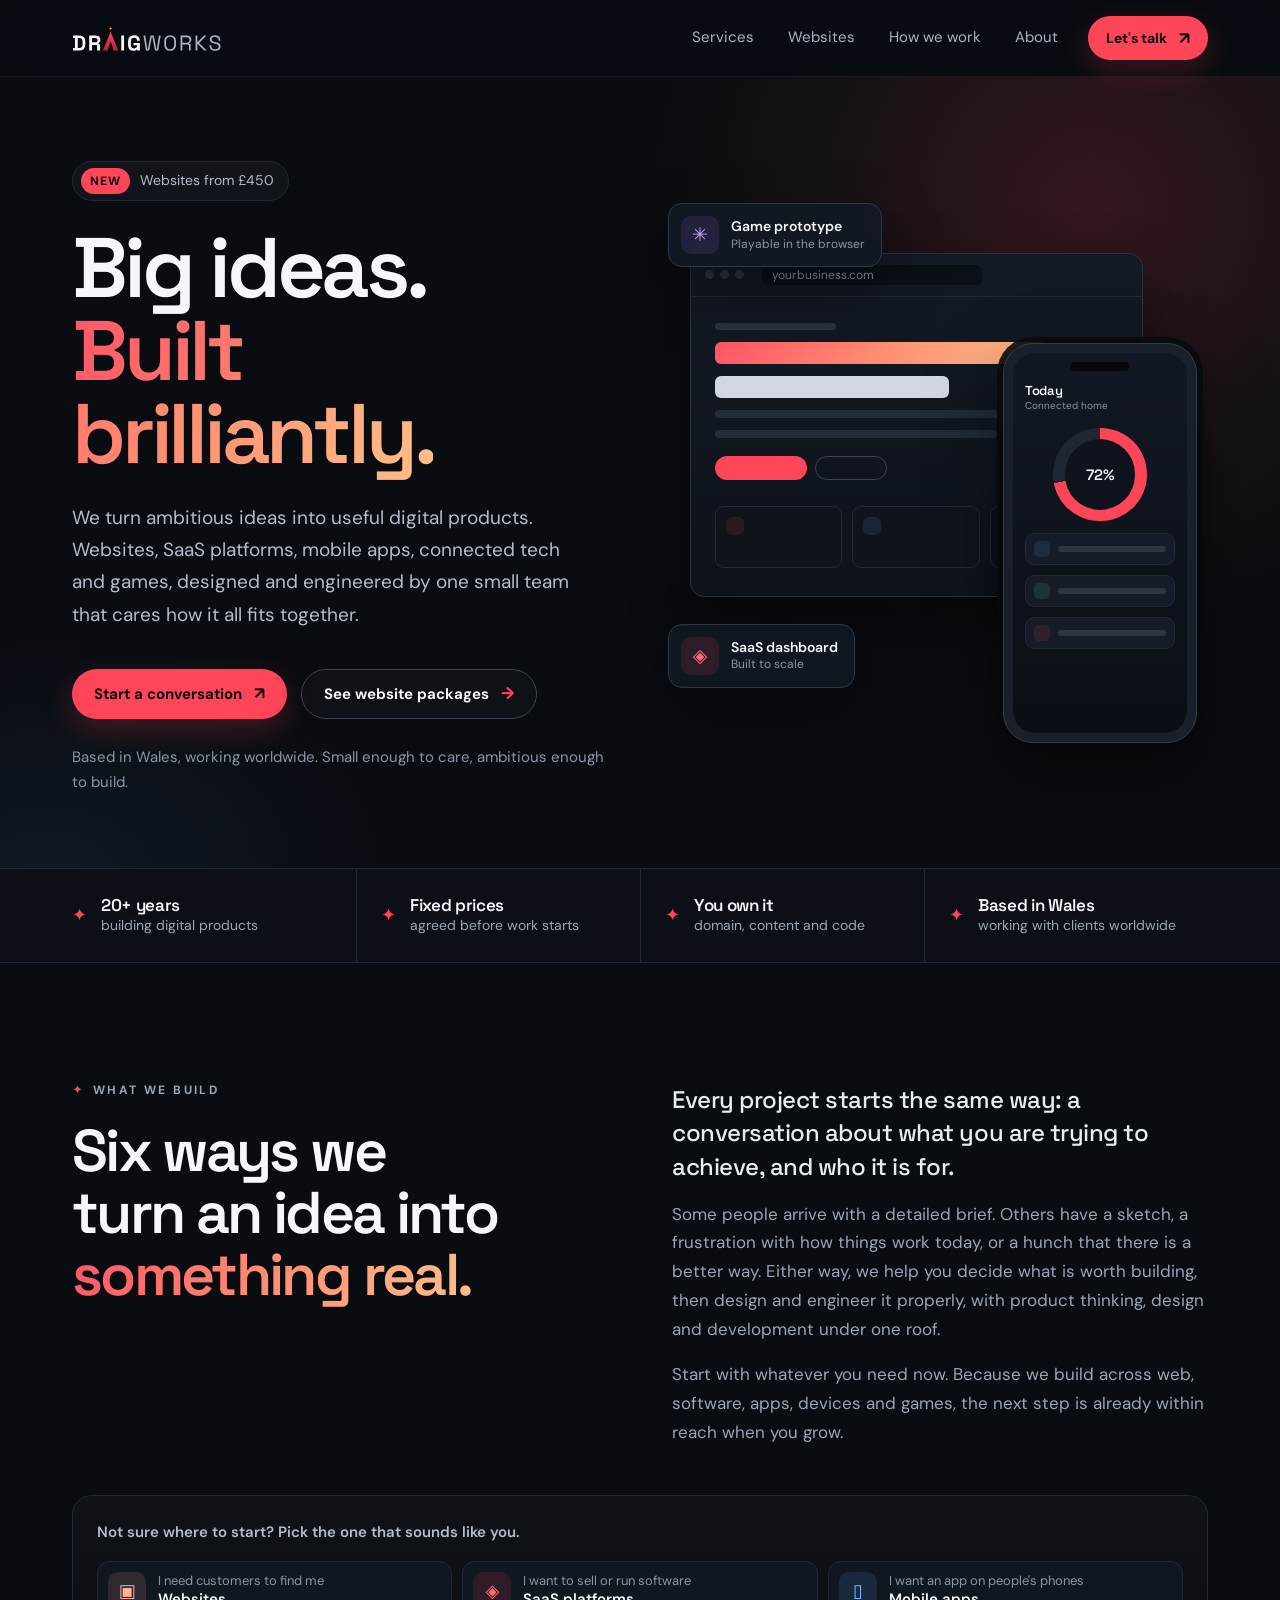
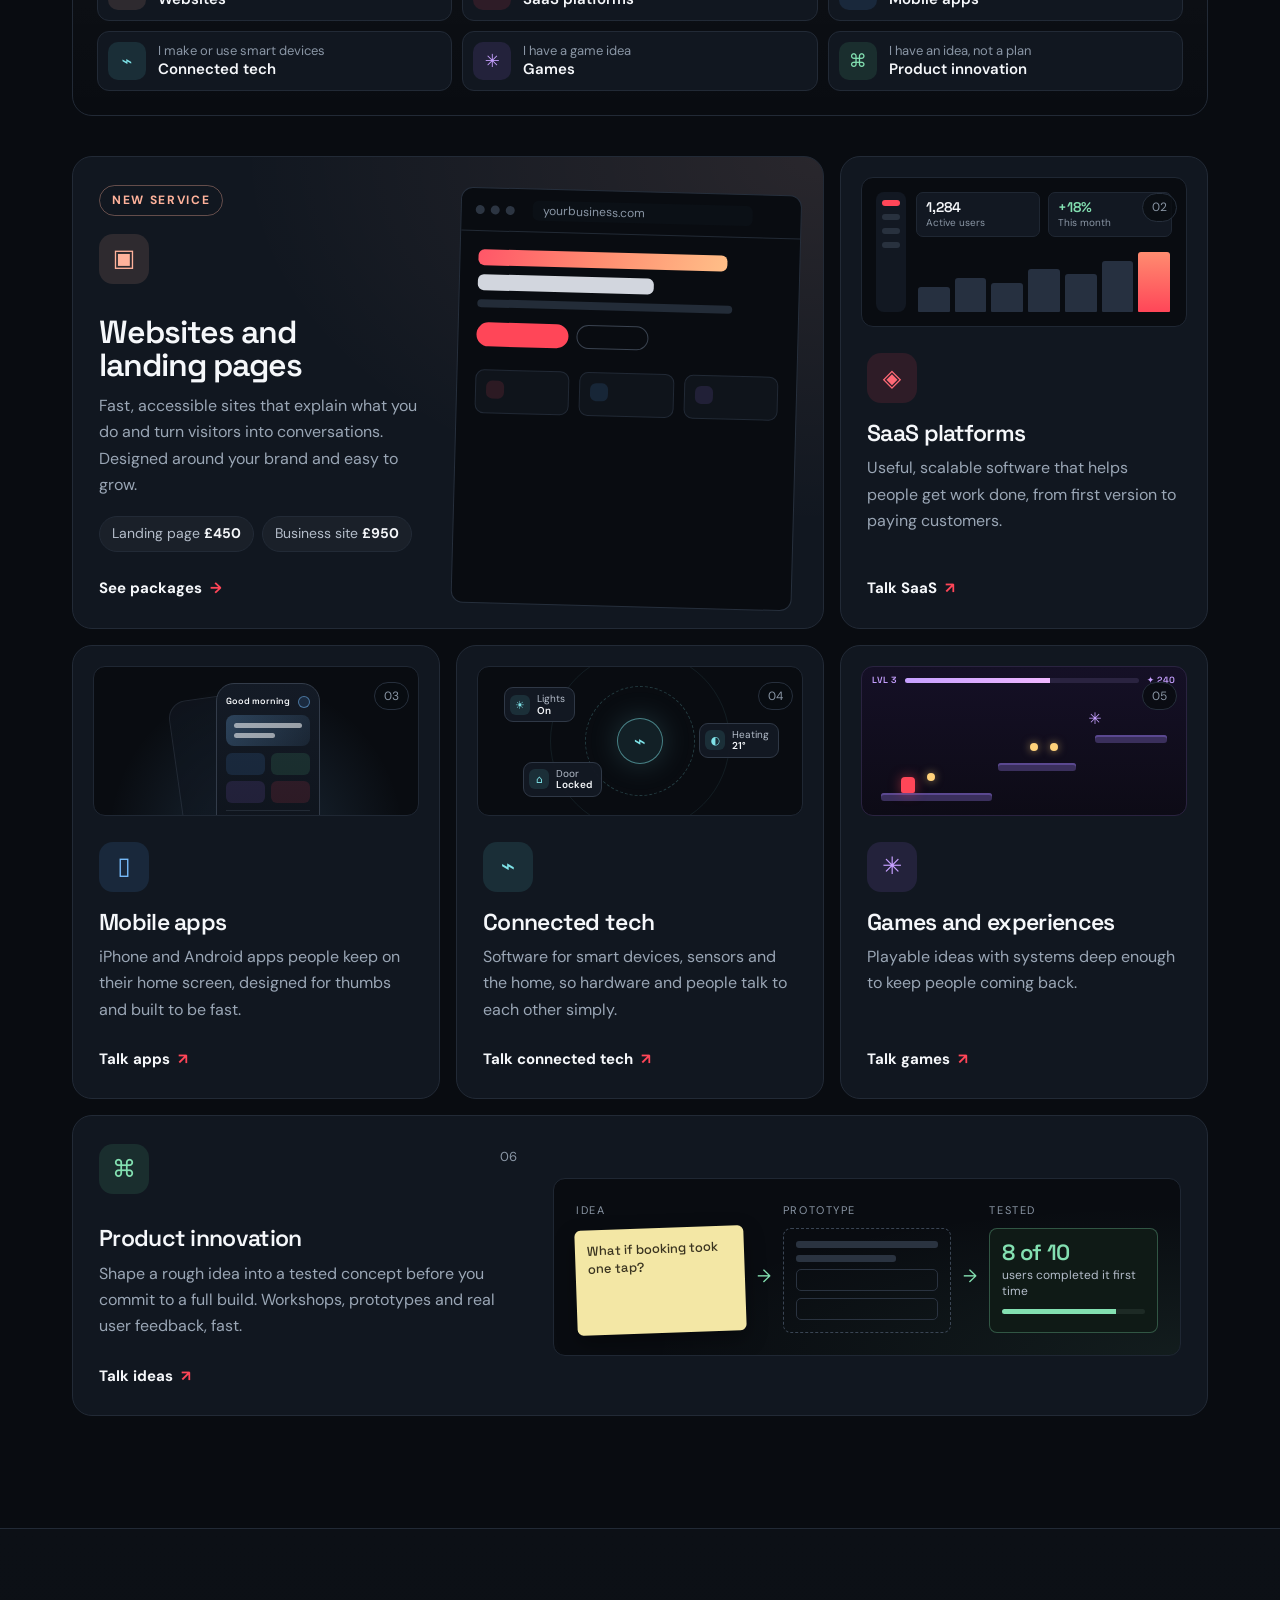
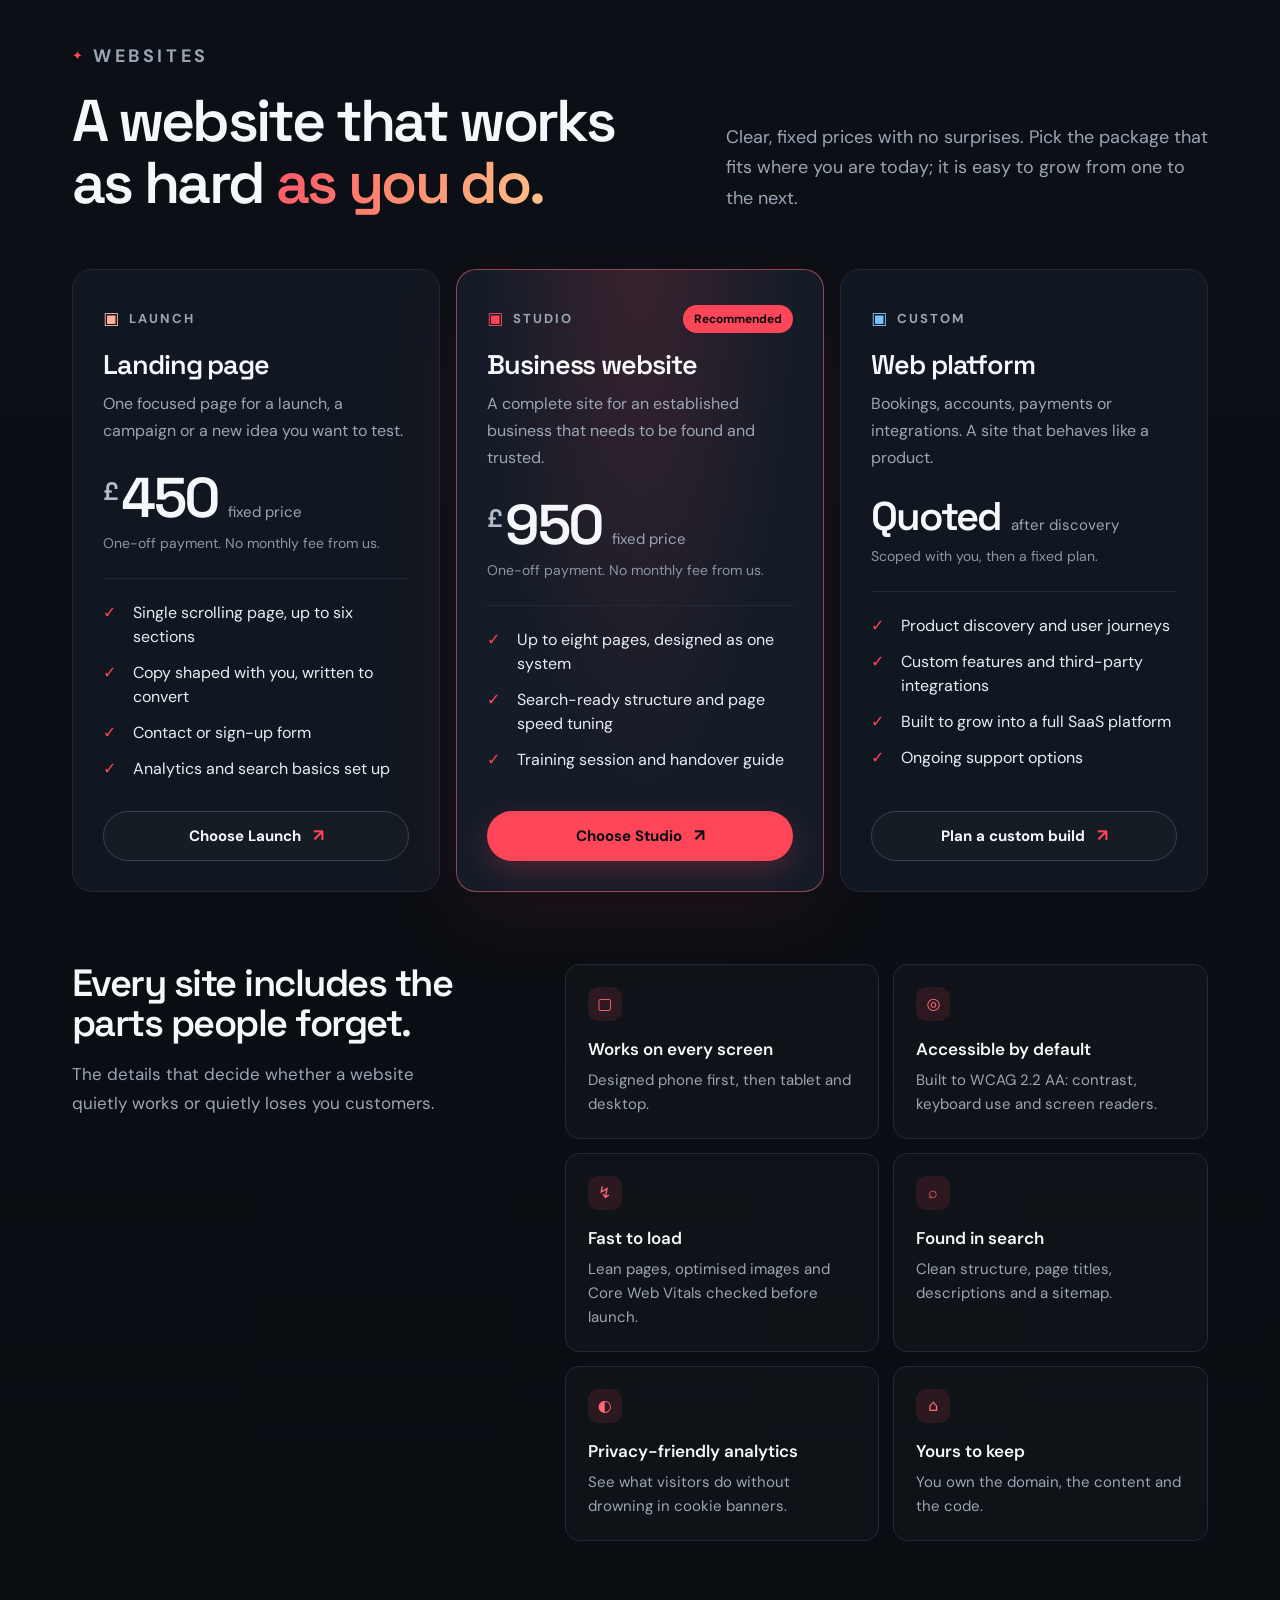
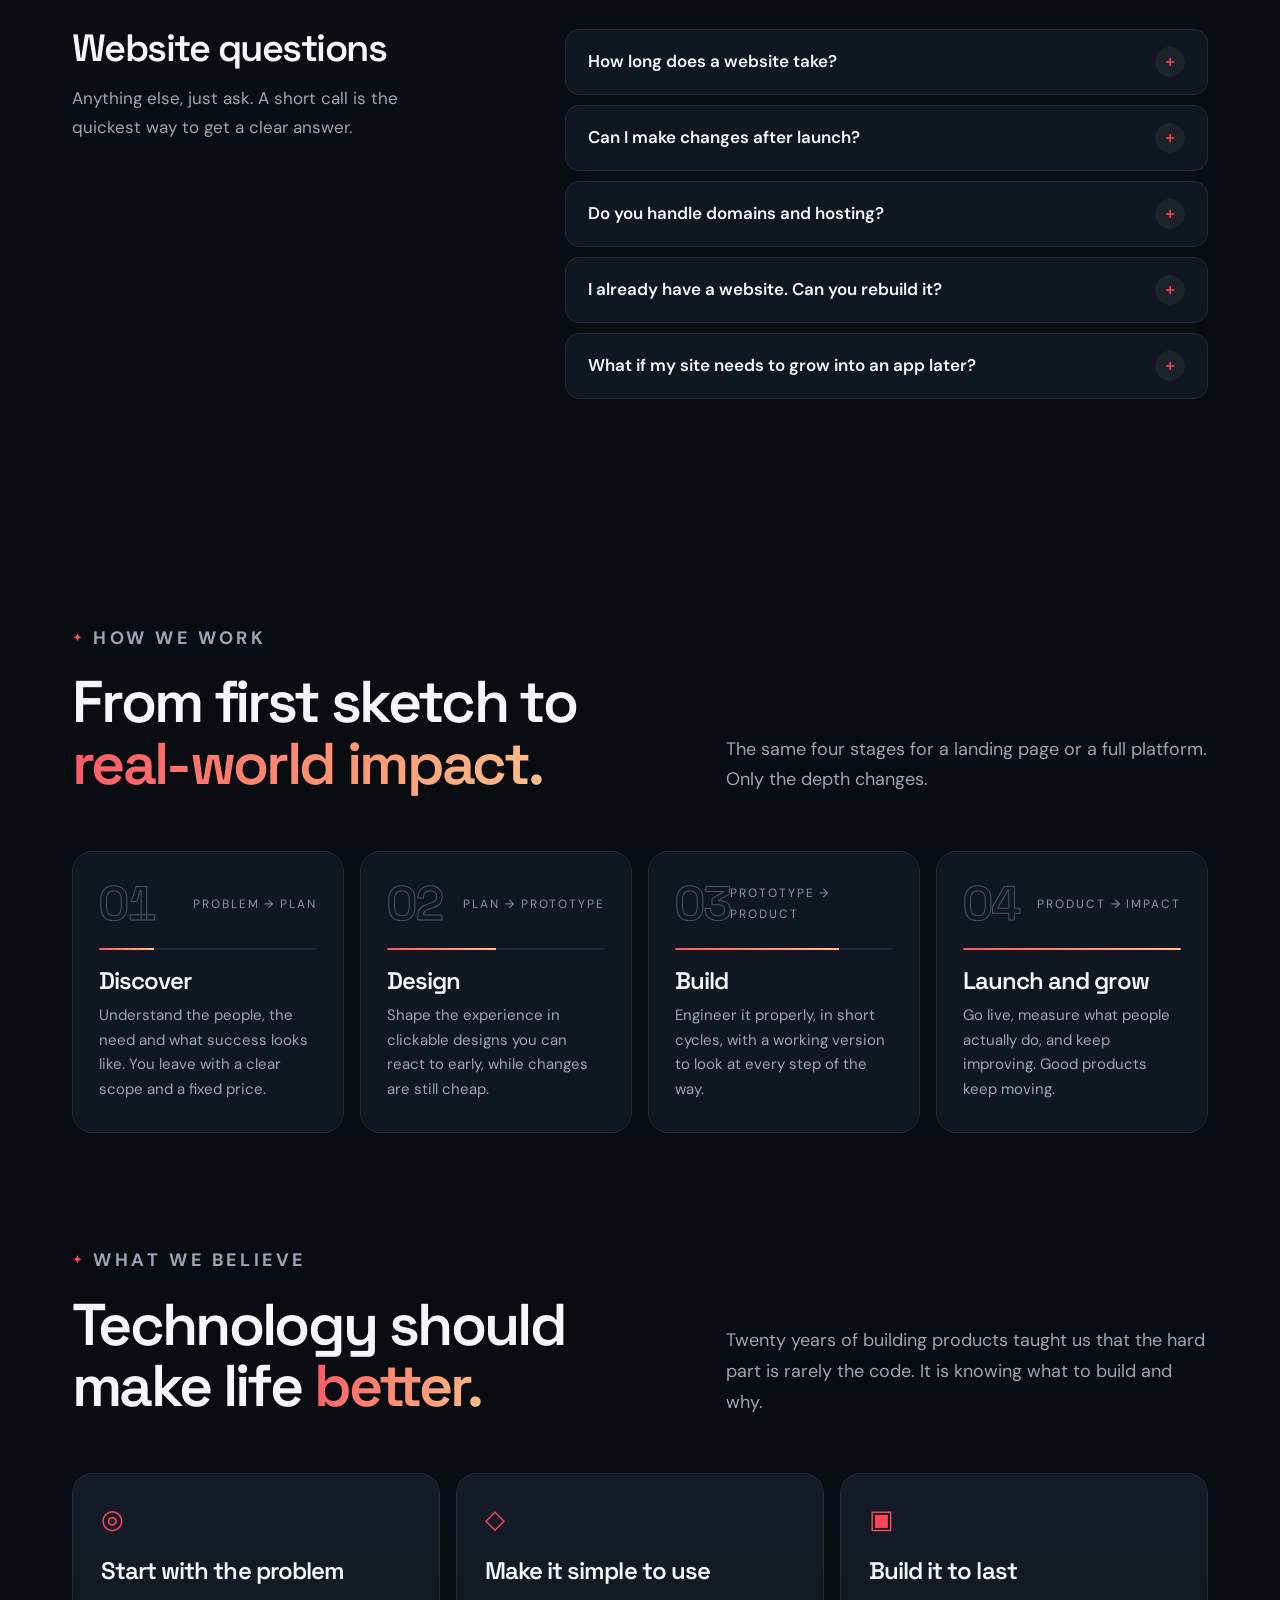
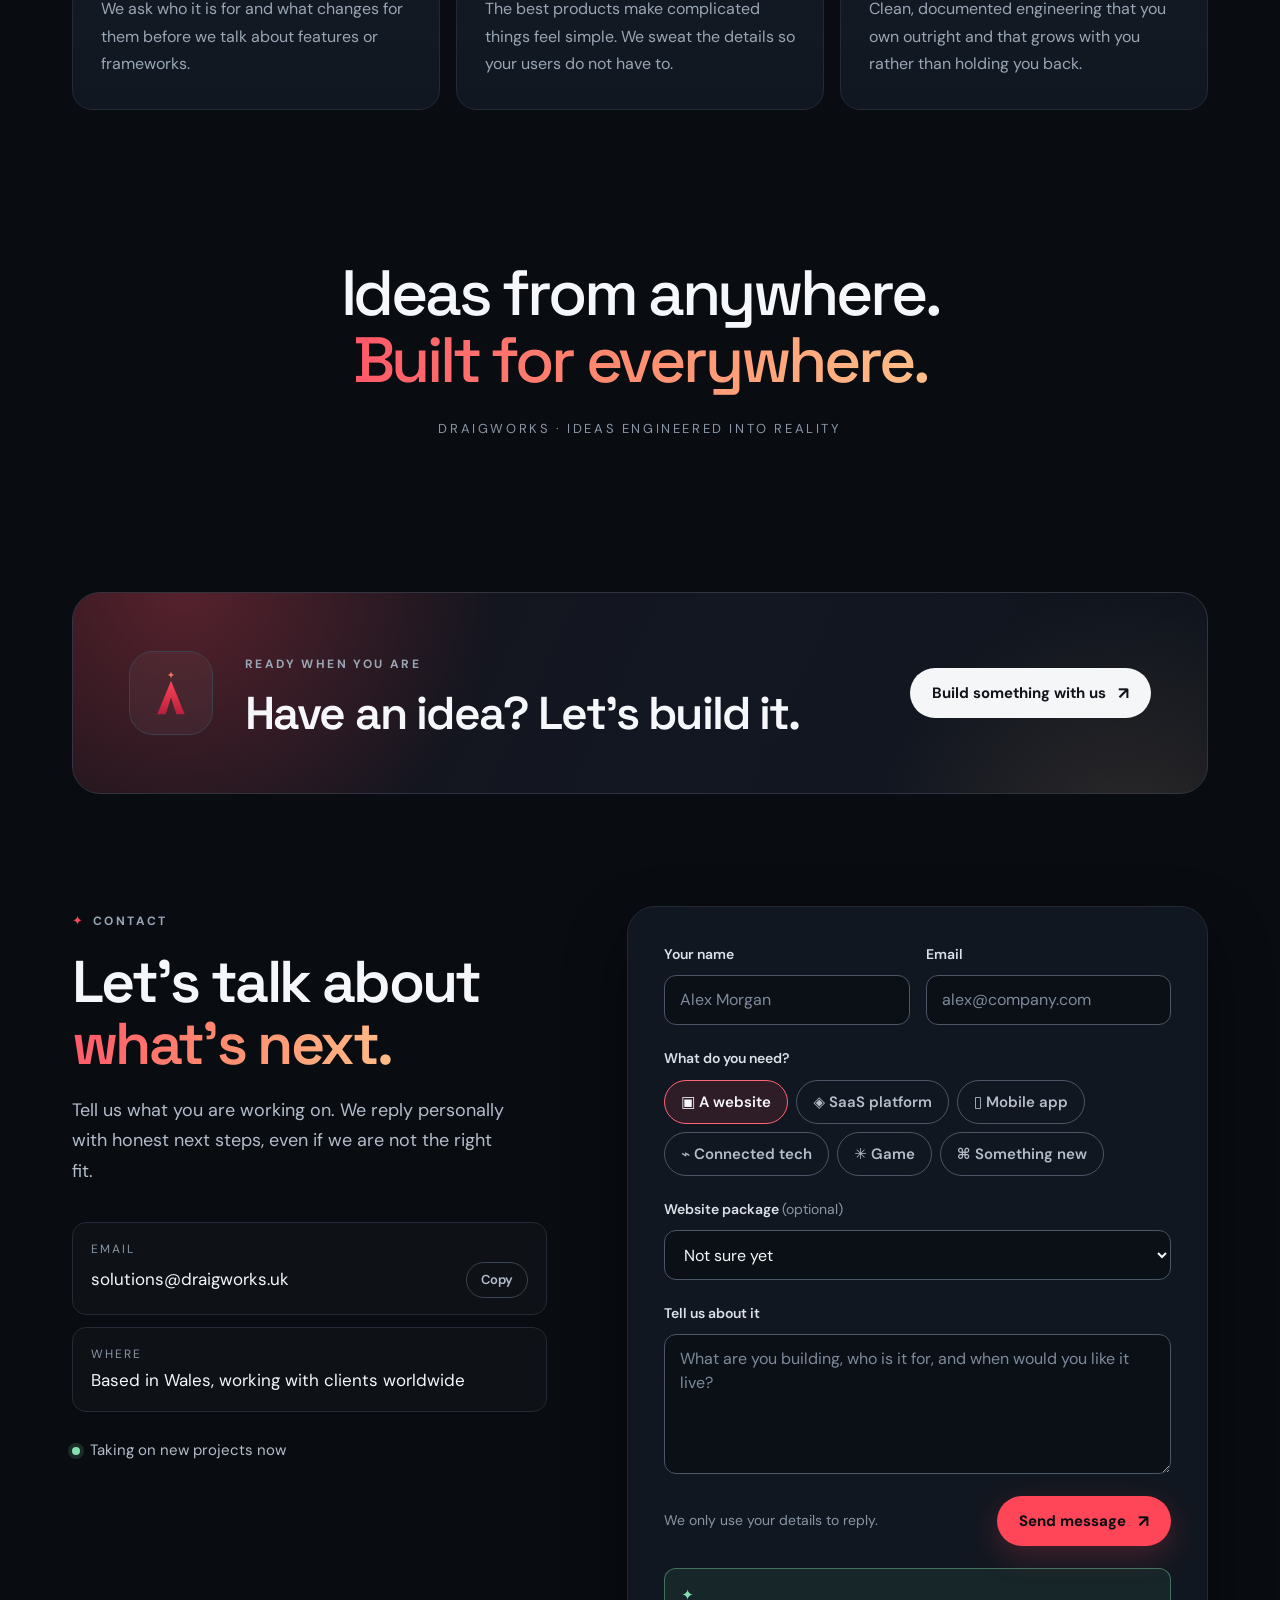
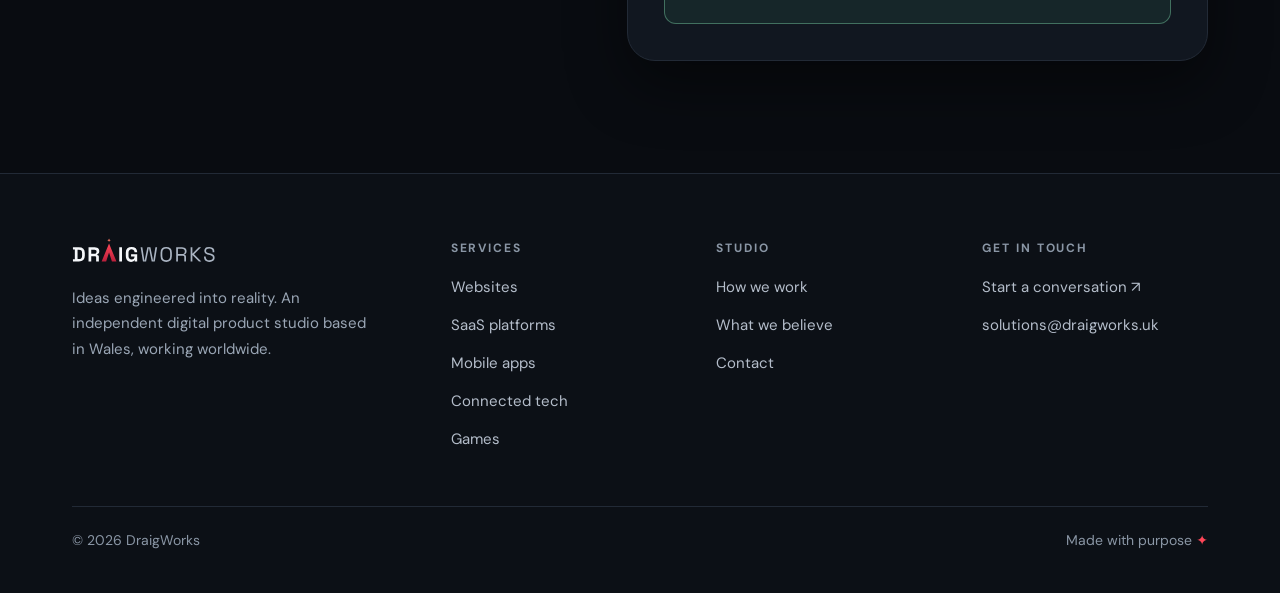
==== index.html @ ac5a3eb5 "first push" ====
<!doctype html>
<html lang="en-GB">
<head>
<meta charset="utf-8">
<meta name="viewport" content="width=device-width, initial-scale=1, viewport-fit=cover">
<title>Website Design, SaaS &amp; App Development | DraigWorks, Wales</title>
<meta name="description" content="DraigWorks is a digital product studio based in Wales. Fixed-price websites from £450, plus SaaS platforms, mobile apps, connected tech and games for clients worldwide.">
<link rel="canonical" href="https://draigworks.uk/">
<meta name="robots" content="index, follow">
<meta name="theme-color" content="#090c11">
<link rel="icon" type="image/svg+xml" href="data:image/svg+xml,%3Csvg xmlns='http://www.w3.org/2000/svg' viewBox='0 0 1200 1200'%3E%3Cdefs%3E%3ClinearGradient id='g' gradientUnits='userSpaceOnUse' x1='0' y1='-880' x2='0' y2='0'%3E%3Cstop offset='0' stop-color='%23ff4658'/%3E%3Cstop offset='1' stop-color='%23b91f3b'/%3E%3C/linearGradient%3E%3C/defs%3E%3Cg transform='translate(240 1157.5)'%3E%3Cpath fill='url(%23g)' d='M0 0L360 -880L720 0H500L360 -440L220 0Z'/%3E%3Cpath fill='%23ff7b66' d='M360 -1115L384 -1054L445 -1030L384 -1006L360 -945L336 -1006L275 -1030L336 -1054Z'/%3E%3C/g%3E%3C/svg%3E">
<script type="application/ld+json">
{
 "@context": "https://schema.org",
 "@graph": [
  {
   "@type": "ProfessionalService",
   "@id": "https://draigworks.uk/#business",
   "name": "DraigWorks",
   "url": "https://draigworks.uk/",
   "slogan": "Ideas engineered into reality.",
   "description": "Independent digital product studio based in Wales, building websites, landing pages, SaaS platforms, mobile apps, connected tech and games for clients worldwide.",
   "email": "solutions@draigworks.uk",
   "address": {
    "@type": "PostalAddress",
    "addressRegion": "Wales",
    "addressCountry": "GB"
   },
   "areaServed": [
    {
     "@type": "Country",
     "name": "United Kingdom"
    },
    {
     "@type": "Place",
     "name": "Worldwide"
    }
   ],
   "knowsAbout": [
    "Website design",
    "Landing pages",
    "SaaS development",
    "Mobile app development",
    "IoT and connected devices",
    "Game development",
    "Product discovery"
   ],
   "hasOfferCatalog": {
    "@type": "OfferCatalog",
    "name": "Website packages",
    "itemListElement": [
     {
      "@type": "Offer",
      "name": "Landing page",
      "description": "Single scrolling page, up to six sections, with copy, a contact or sign-up form, analytics and search basics.",
      "price": "450",
      "priceCurrency": "GBP",
      "url": "https://draigworks.uk/#websites"
     },
     {
      "@type": "Offer",
      "name": "Business website",
      "description": "Up to eight pages designed as one system, search-ready structure, page speed tuning, training and handover.",
      "price": "950",
      "priceCurrency": "GBP",
      "url": "https://draigworks.uk/#websites"
     },
     {
      "@type": "Offer",
      "name": "Web platform",
      "description": "Custom web platform with bookings, accounts, payments or integrations, quoted after discovery.",
      "url": "https://draigworks.uk/#websites"
     }
    ]
   }
  },
  {
   "@type": "WebSite",
   "@id": "https://draigworks.uk/#website",
   "url": "https://draigworks.uk/",
   "name": "DraigWorks",
   "inLanguage": "en-GB",
   "publisher": {
    "@id": "https://draigworks.uk/#business"
   }
  },
  {
   "@type": "FAQPage",
   "@id": "https://draigworks.uk/#faq",
   "mainEntity": [
    {
     "@type": "Question",
     "name": "How long does a website take?",
     "acceptedAnswer": {
      "@type": "Answer",
      "text": "It depends on the package and how ready your content is. You get a dated plan before you commit, so you know when each stage lands."
     }
    },
    {
     "@type": "Question",
     "name": "Can I make changes after launch?",
     "acceptedAnswer": {
      "@type": "Answer",
      "text": "Yes. Tell us what you would like changed and we will quote it up front, or we can talk about adding an editor if you expect to update the site often."
     }
    },
    {
     "@type": "Question",
     "name": "Do you handle domains and hosting?",
     "acceptedAnswer": {
      "@type": "Answer",
      "text": "We set up hosting and connect your domain, in your name. You keep full ownership and can move it whenever you like."
     }
    },
    {
     "@type": "Question",
     "name": "I already have a website. Can you rebuild it?",
     "acceptedAnswer": {
      "@type": "Answer",
      "text": "Yes. We review what works on your current site, keep the pages that bring in visitors, and redirect old links so you do not lose search ranking."
     }
    },
    {
     "@type": "Question",
     "name": "What if my site needs to grow into an app later?",
     "acceptedAnswer": {
      "@type": "Answer",
      "text": "That is where a studio that also builds SaaS and apps helps. We structure the site so new features can be added without starting again."
     }
    }
   ]
  }
 ]
}
</script>
<link rel="preconnect" href="https://fonts.googleapis.com">
<link rel="preconnect" href="https://fonts.gstatic.com" crossorigin>
<link rel="stylesheet" href="https://fonts.googleapis.com/css2?family=DM+Sans:opsz,wght@9..40,400;9..40,500;9..40,600;9..40,700&family=Space+Grotesk:wght@400;500;600;700&display=swap">
<style>
/* Layout: one dark studio column (1200px). Decoration is light, not lines: warm red/ember glows and layered product mock-ups. Brand is Night-only by design. */
:root{
  color-scheme:dark;
  --bg:#090c11;--bg-2:#0c1016;--band:#0d1117;--panel:#10151d;--card:#111720;--card-hi:#151c27;--field:#0b1016;
  --line:#222a36;--line-soft:rgba(255,255,255,.06);--line-field:#4a5565;--line-cta:#3a4350;--line-hover:#566173;
  --text:#f5f7fa;--text-lead:#e8edf4;--text-soft:#b4bdca;--nav:#aab4c2;--muted:#9aa6b5;--subtle:#8a96a5;--placeholder:#7d8a9b;
  --red:#ff4658;--red-hover:#ff5f6e;--red-focus:#ff6473;--red-soft:#ff6976;--red2:#ff7b66;--red-deep:#b91f3b;
  --grad-1:#ff5668;--grad-2:#ff8c70;--grad-3:#ffbf88;
  --blue:#79bfff;--purple:#c6a0ff;--green:#83e0b1;--ember:#ffb29b;
  --tint-red:rgba(255,70,88,.12);--tint-blue:rgba(85,163,255,.12);--tint-purple:rgba(167,117,255,.12);--tint-green:rgba(88,210,150,.12);--tint-ember:rgba(255,178,155,.12);
  --light:#f5f6f8;--on-light:#11151b;--on-red:#0a0d12;
  --font-display:"Space Grotesk",ui-sans-serif,system-ui,sans-serif;
  --font-sans:"DM Sans",ui-sans-serif,system-ui,-apple-system,"Segoe UI",sans-serif;
  --max:1200px;--gutter:32px;--header:76px;
  --r-sm:8px;--r-md:14px;--r-lg:20px;--r-xl:28px;
  --shadow-cta:0 10px 30px rgba(255,70,88,.22);--shadow-lift:0 24px 60px rgba(0,0,0,.45);
  --ease:cubic-bezier(.2,.7,.2,1);
}
*,*::before,*::after{box-sizing:border-box}
html{scroll-behavior:smooth;scroll-padding-top:calc(var(--header) + 16px)}
body{margin:0;background:var(--bg);color:var(--text);font-family:var(--font-sans);font-size:16px;line-height:1.7;-webkit-font-smoothing:antialiased;overflow-x:hidden}
a{color:inherit}
h1,h2,h3{font-family:var(--font-display);font-weight:600;letter-spacing:-.04em;line-height:1.05;margin:0;text-wrap:balance}
p{margin:0}
.wrap{max-width:var(--max);margin-inline:auto;padding-inline:var(--gutter)}
.skip{position:absolute;left:16px;top:-60px;z-index:100;background:var(--light);color:var(--on-light);padding:10px 14px;border-radius:var(--r-sm);font-weight:700;text-decoration:none}
.skip:focus{top:12px}
:where(a,button,summary,input,select,textarea):focus-visible{outline:2px solid var(--red-focus);outline-offset:3px}
.grad{background:linear-gradient(105deg,var(--grad-1) 0%,var(--grad-2) 48%,var(--grad-3) 100%);-webkit-background-clip:text;background-clip:text;color:transparent}

/* Header */
.site-header{position:sticky;top:env(safe-area-inset-top,0px);z-index:50;background:rgba(9,12,17,.78);backdrop-filter:blur(14px) saturate(140%);-webkit-backdrop-filter:blur(14px) saturate(140%);border-bottom:1px solid var(--line-soft)}
.site-header .wrap{height:var(--header);display:flex;align-items:center;justify-content:space-between;gap:24px}
.brand{display:inline-flex;align-items:center;min-height:44px}
.brand svg{height:25px;width:auto;display:block}
.nav{display:flex;align-items:center;gap:6px;font-size:15px;color:var(--nav)}
.nav a:not(.btn){text-decoration:none;display:inline-flex;align-items:center;min-height:44px;padding:0 14px;border-radius:999px;transition:color .2s,background .2s}
.nav a:not(.btn):hover{color:var(--text);background:rgba(255,255,255,.05)}
.nav .btn{margin-left:10px}
.nav-toggle{display:none;background:none;border:1px solid var(--line-cta);color:var(--text);border-radius:var(--r-sm);width:44px;height:44px;font-size:18px;cursor:pointer}

/* Buttons */
.btn{display:inline-flex;align-items:center;justify-content:center;gap:12px;min-height:50px;padding:13px 22px;border-radius:999px;font:700 15px/1.2 var(--font-sans);text-decoration:none;border:0;cursor:pointer;transition:transform .2s var(--ease),background .2s,border-color .2s,box-shadow .2s}
.btn:hover{transform:translateY(-2px)}
.btn .arr{font-size:17px;line-height:1;transition:transform .2s var(--ease)}
.btn:hover .arr{transform:translate(2px,-2px)}
.btn-primary{background:var(--red);color:var(--on-red);box-shadow:var(--shadow-cta)}
.btn-primary:hover{background:var(--red-hover);box-shadow:0 14px 36px rgba(255,70,88,.32)}
.btn-outline{background:rgba(255,255,255,.02);border:1px solid var(--line-cta);color:var(--text)}
.btn-outline:hover{border-color:var(--line-hover);background:rgba(255,255,255,.05)}
.btn-outline .arr{color:var(--red)}
.btn-light{background:var(--light);color:var(--on-light)}
.btn-sm{min-height:44px;padding:10px 18px;font-size:14px}

/* Eyebrow */
.eyebrow{display:inline-flex;align-items:center;gap:10px;font-size:12px;font-weight:700;letter-spacing:.2em;text-transform:uppercase;color:var(--muted)}
.eyebrow .spark{color:var(--red);letter-spacing:0;font-size:13px}
.pill{display:inline-flex;align-items:center;gap:10px;padding:6px 14px 6px 8px;border:1px solid var(--line);border-radius:999px;background:rgba(255,255,255,.03);font-size:14px;color:var(--text-soft)}
.pill b{font-size:12px;letter-spacing:.08em;text-transform:uppercase;color:var(--on-red);background:var(--red);padding:3px 9px;border-radius:999px}

/* Hero */
.hero{position:relative;overflow:hidden;isolation:isolate}
.hero::before{content:"";position:absolute;z-index:-1;width:900px;height:900px;right:-260px;top:-320px;background:radial-gradient(closest-side,rgba(255,70,88,.18),rgba(255,123,102,.06) 55%,transparent);pointer-events:none}
.hero::after{content:"";position:absolute;z-index:-1;width:700px;height:500px;left:-300px;bottom:-260px;background:radial-gradient(closest-side,rgba(121,191,255,.07),transparent);pointer-events:none}
.hero .wrap{display:grid;grid-template-columns:1fr 1fr;gap:56px;align-items:center;padding-block:84px 72px}
.hero h1{font-size:clamp(48px,6.6vw,88px);margin:26px 0 26px;letter-spacing:-.05em;line-height:.98}
.hero-copy{font-size:19px;line-height:1.7;color:var(--text-soft);max-width:520px}
.hero-actions{display:flex;flex-wrap:wrap;gap:14px;margin-top:38px}
.hero-note{margin-top:26px;font-size:15px;color:var(--subtle)}

/* Hero product stack */
.stack{position:relative;aspect-ratio:1/1.02;max-width:100%;min-width:0}
.win{position:absolute;left:4%;top:9%;width:84%;border-radius:var(--r-md);background:linear-gradient(180deg,#141a24,#0e131a);border:1px solid #2a3240;box-shadow:var(--shadow-lift);overflow:hidden}
.win-bar{display:flex;align-items:center;gap:6px;padding:11px 14px;border-bottom:1px solid #222a35}
.win-bar i{width:9px;height:9px;border-radius:50%;background:#2c3542}
.win-bar span{margin-left:12px;flex:1;max-width:220px;height:20px;border-radius:6px;background:#0b1016;font:12px/20px var(--font-sans);color:var(--subtle);padding-left:10px;white-space:nowrap;overflow:hidden}
.win-body{padding:26px 24px 28px;display:grid;gap:12px}
.w-eyebrow{width:30%;height:7px;border-radius:4px;background:#2a3240}
.w-h{height:22px;width:82%;border-radius:6px;background:linear-gradient(105deg,#ff5668,#ff8c70 48%,#ffbf88)}
.w-h2{height:22px;width:58%;border-radius:6px;background:#e8edf4;opacity:.9}
.w-l{height:8px;border-radius:4px;background:#232c38}
.w-ctas{display:flex;gap:8px;margin-top:6px}
.w-ctas i{display:block;height:24px;width:92px;border-radius:999px;background:var(--red)}
.w-ctas i+i{background:transparent;border:1px solid #3a4350;width:72px}
.w-cards{display:grid;grid-template-columns:repeat(3,1fr);gap:10px;margin-top:14px}
.w-cards div{height:62px;border-radius:9px;background:#0f141b;border:1px solid #212935;position:relative}
.w-cards div::before{content:"";position:absolute;left:10px;top:10px;width:18px;height:18px;border-radius:6px;background:var(--tint-red)}
.w-cards div:nth-child(2)::before{background:var(--tint-blue)}
.w-cards div:nth-child(3)::before{background:var(--tint-purple)}
.phone{position:absolute;right:2%;bottom:2%;width:36%;aspect-ratio:9/18.5;border-radius:30px;padding:9px;background:#1a2029;border:1px solid #333c4a;box-shadow:0 30px 70px rgba(0,0,0,.55),0 0 0 6px rgba(9,12,17,.9)}
.screen{position:relative;height:100%;border-radius:22px;background:linear-gradient(180deg,#121823,#0b0f15);overflow:hidden;padding:30px 12px 12px;display:flex;flex-direction:column;gap:10px}
.screen::before{content:"";position:absolute;top:9px;left:50%;transform:translateX(-50%);width:34%;height:9px;border-radius:999px;background:#05070a}
.s-title{font:600 13px/1.2 var(--font-display);letter-spacing:-.02em;color:var(--text)}
.s-sub{font-size:10px;color:var(--subtle);line-height:1.3}
.ring{margin:6px auto 2px;width:62%;aspect-ratio:1;border-radius:50%;background:conic-gradient(var(--red) 0 72%,#1f2733 72% 100%);display:grid;place-items:center}
.ring span{width:76%;aspect-ratio:1;border-radius:50%;background:#0f141c;display:grid;place-items:center;font:600 15px/1 var(--font-display);color:var(--text)}
.s-row{display:flex;align-items:center;gap:8px;padding:7px 8px;border-radius:9px;background:#151c27;border:1px solid #212935}
.s-row i{width:16px;height:16px;border-radius:5px;flex:none}
.s-row b{display:block;height:6px;flex:1;border-radius:3px;background:#2c3542}
.chipcard{position:absolute;display:flex;align-items:center;gap:12px;padding:12px 16px 12px 12px;background:rgba(19,25,35,.92);backdrop-filter:blur(8px);-webkit-backdrop-filter:blur(8px);border:1px solid #2f3846;border-radius:var(--r-md);box-shadow:var(--shadow-lift);font-size:14px;max-width:58%}
.chipcard .ic{width:38px;height:38px;border-radius:10px;display:grid;place-items:center;font-size:19px;flex:none}
.chipcard b{display:block;font-weight:600;line-height:1.25}
.chipcard small{display:block;font-size:12px;color:var(--subtle);line-height:1.35}
.c1{left:0;top:0}
.c2{left:0;bottom:12%}
@media (prefers-reduced-motion:no-preference){
  .phone{animation:bob 7s ease-in-out infinite}
  .c1{animation:bob 8s ease-in-out -2s infinite}
  @keyframes bob{50%{transform:translateY(-8px)}}
}

/* Facts strip */
.facts{border-block:1px solid var(--line);background:var(--bg-2)}
.facts .wrap{display:grid;grid-template-columns:repeat(4,minmax(0,1fr))}
.fact{padding:26px 24px;display:flex;gap:14px;align-items:center;border-left:1px solid var(--line)}
.fact:first-child{border-left:0;padding-left:0}
.fact .g{color:var(--red);font-size:18px;flex:none}
.fact b{display:block;font:600 17px/1.25 var(--font-display);letter-spacing:-.02em}
.fact span{display:block;font-size:14px;color:var(--muted);line-height:1.4}

/* Sections */
section.block{padding-block:112px}
.sec-head{display:grid;grid-template-columns:1.1fr .9fr;gap:64px;align-items:end;margin-bottom:56px}
.sec-head h2{font-size:clamp(36px,4.6vw,60px);margin-top:18px;letter-spacing:-.045em}
.sec-head p{color:var(--muted);font-size:18px;max-width:500px}

/* Services bento */
.services{display:grid;grid-template-columns:repeat(3,minmax(0,1fr));gap:16px}
.svc{position:relative;isolation:isolate;overflow:hidden;display:flex;flex-direction:column;padding:28px 26px 26px;min-height:290px;background:var(--card);border:1px solid var(--line);border-radius:var(--r-lg);text-decoration:none;transition:transform .3s var(--ease),border-color .3s}
.svc::before{content:"";position:absolute;inset:auto -30% -60% auto;width:300px;height:300px;z-index:-1;border-radius:50%;background:radial-gradient(closest-side,var(--glow,rgba(255,70,88,.14)),transparent);opacity:0;transition:opacity .4s}
.svc:hover{transform:translateY(-6px);border-color:var(--line-hover)}
.svc:hover::before{opacity:1}
.svc .num{position:absolute;top:30px;right:26px;font-size:13px;color:var(--subtle);font-variant-numeric:tabular-nums}
.icon{width:50px;height:50px;border-radius:14px;display:grid;place-items:center;font-size:24px;margin-bottom:32px;flex:none}
.t-red{color:var(--red-soft);background:var(--tint-red)}.t-blue{color:var(--blue);background:var(--tint-blue)}.t-purple{color:var(--purple);background:var(--tint-purple)}.t-green{color:var(--green);background:var(--tint-green)}.t-ember{color:var(--ember);background:var(--tint-ember)}
.svc.blue{--glow:rgba(121,191,255,.14)}.svc.purple{--glow:rgba(198,160,255,.14)}.svc.green{--glow:rgba(131,224,177,.13)}
.svc h3{font-size:23px;letter-spacing:-.03em;margin-bottom:10px}
.svc p{font-size:16px;color:var(--muted);line-height:1.65}
.svc .go{margin-top:auto;padding-top:24px;font-size:15px;font-weight:700;color:var(--text);display:inline-flex;gap:8px}
.svc .go b{color:var(--red);transition:transform .2s var(--ease)}
.svc:hover .go b{transform:translateX(3px)}
.svc-lead{grid-column:span 2;display:grid;grid-template-columns:1fr 1.05fr;gap:32px;--glow:rgba(255,178,155,.16);background:radial-gradient(ellipse at 100% 0%,rgba(255,178,155,.1),transparent 55%),var(--card)}
.svc-lead .lead-l{display:flex;flex-direction:column}
.badge{display:inline-flex;align-self:flex-start;align-items:center;gap:8px;font-size:12px;font-weight:700;letter-spacing:.14em;text-transform:uppercase;color:var(--ember);border:1px solid rgba(255,178,155,.35);border-radius:999px;padding:4px 12px;margin-bottom:18px}
.svc-lead h3{font-size:32px}
.svc-lead .prices{display:flex;flex-wrap:wrap;gap:8px;margin-top:18px}
.svc-lead .prices span{font-size:14px;color:var(--text-soft);padding:5px 12px;border-radius:999px;background:rgba(255,255,255,.04);border:1px solid var(--line)}
.svc-lead .prices b{color:var(--text);font-weight:700}
.mini{align-self:stretch;border:1px solid #262f3c;border-radius:12px;background:var(--bg);overflow:hidden;min-width:0;display:flex;flex-direction:column;transform:rotate(1.5deg) translateY(6px);transition:transform .4s var(--ease)}
.svc-lead:hover .mini{transform:rotate(0) translateY(0)}
.mini .win-body{padding:18px;gap:9px}
.mini .w-h{height:16px}.mini .w-h2{height:16px}
.mini .w-cards div{height:44px}

/* Websites */
.websites{background:linear-gradient(180deg,var(--bg-2),var(--bg));border-top:1px solid var(--line)}
.packages{display:grid;grid-template-columns:repeat(3,minmax(0,1fr));gap:16px;align-items:stretch}
.pkg{position:relative;display:flex;flex-direction:column;padding:34px 30px 30px;background:var(--card);border:1px solid var(--line);border-radius:var(--r-lg);min-width:0}
.pkg.rec{background:radial-gradient(ellipse at 50% -10%,rgba(255,70,88,.16),transparent 60%),var(--card-hi);border-color:rgba(255,100,115,.55);box-shadow:0 30px 80px rgba(255,70,88,.08)}
.pkg-top{display:flex;justify-content:space-between;align-items:center;gap:10px;min-height:28px}
.pkg-kind{display:inline-flex;align-items:center;gap:10px;font-size:13px;font-weight:700;letter-spacing:.16em;text-transform:uppercase;color:var(--muted)}
.pkg-kind i{font-style:normal;font-size:17px;letter-spacing:0}
.pkg .flag{font-size:12px;font-weight:700;color:var(--on-red);background:var(--red);padding:4px 11px;border-radius:999px;white-space:nowrap}
.pkg h3{font-size:27px;margin:18px 0 10px}
.pkg .for{color:var(--muted);font-size:16px;min-height:54px}
.price{display:flex;align-items:baseline;gap:10px;margin:26px 0 6px}
.price b{font:600 56px/1 var(--font-display);letter-spacing:-.05em;color:var(--text);font-variant-numeric:tabular-nums}
.price b sup{font-size:.45em;vertical-align:top;position:relative;top:.35em;margin-right:2px;letter-spacing:0;color:var(--text-soft)}
.price b.word{font-size:40px}
.price span{font-size:15px;color:var(--muted)}
.price-note{font-size:14px;color:var(--subtle);padding-bottom:22px;margin-bottom:22px;border-bottom:1px solid var(--line)}
.ticks{list-style:none;margin:0 0 30px;padding:0;display:grid;gap:12px;font-size:16px;color:var(--text-lead)}
.ticks li{display:grid;grid-template-columns:22px 1fr;gap:8px;line-height:1.5}
.ticks li::before{content:"✓";color:var(--red);font-weight:700}
.pkg .btn{margin-top:auto;width:100%}

.includes{margin-top:72px;display:grid;grid-template-columns:.8fr 1.2fr;gap:64px;align-items:start}
.includes h3,.faq h3{font-size:clamp(28px,3vw,38px)}
.includes>div>p{color:var(--muted);margin-top:16px;font-size:17px;max-width:400px}
.inc-grid{display:grid;grid-template-columns:repeat(2,minmax(0,1fr));gap:14px}
.inc{padding:22px;border-radius:var(--r-md);background:rgba(255,255,255,.02);border:1px solid var(--line)}
.inc .g{display:grid;place-items:center;width:34px;height:34px;border-radius:10px;background:var(--tint-red);color:var(--red-soft);font-size:16px;margin-bottom:14px}
.inc b{display:block;font-weight:600;font-size:17px;margin-bottom:4px}
.inc span{display:block;color:var(--muted);font-size:15px;line-height:1.6}

.faq{margin-top:88px;display:grid;grid-template-columns:.8fr 1.2fr;gap:64px}
.faq>div>p{color:var(--muted);margin-top:16px;font-size:17px;max-width:360px}
.faq-list{display:grid;gap:10px}
details{border:1px solid var(--line);border-radius:var(--r-md);background:var(--card);transition:border-color .2s}
details[open]{border-color:var(--line-hover)}
summary{list-style:none;cursor:pointer;display:flex;justify-content:space-between;align-items:center;gap:20px;min-height:64px;padding:16px 22px;font-weight:600;font-size:17px}
summary::-webkit-details-marker{display:none}
summary::after{content:"+";flex:none;display:grid;place-items:center;width:30px;height:30px;border-radius:50%;background:rgba(255,255,255,.05);font:400 20px/1 var(--font-display);color:var(--red);transition:transform .25s var(--ease)}
details[open] summary::after{transform:rotate(45deg)}
details p{padding:0 64px 22px 22px;color:var(--muted);font-size:16px}

/* Process */
.process{display:grid;grid-template-columns:repeat(4,minmax(0,1fr));gap:16px;counter-reset:s}
.ps{position:relative;padding:28px 26px 30px;border-radius:var(--r-lg);background:var(--card);border:1px solid var(--line);min-width:0}
.ps-n{display:flex;align-items:center;justify-content:space-between;margin-bottom:40px}
.ps-n b{font:600 48px/1 var(--font-display);letter-spacing:-.05em;color:transparent;-webkit-text-stroke:1px #4a5464;font-variant-numeric:tabular-nums}
.ps:hover .ps-n b{-webkit-text-stroke-color:var(--red)}
.ps-n span{font-size:12px;letter-spacing:.16em;text-transform:uppercase;color:var(--subtle)}
.ps h3{font-size:24px;margin-bottom:10px}
.ps p{color:var(--muted);font-size:15px;line-height:1.65}
.ps .bar{position:absolute;left:26px;right:26px;top:96px;height:2px;border-radius:2px;background:#202835;overflow:hidden}
.ps .bar i{display:block;height:100%;background:linear-gradient(90deg,var(--grad-1),var(--grad-3))}

/* Principles */
.principles{display:grid;grid-template-columns:repeat(3,minmax(0,1fr));gap:16px}
.pr{padding:32px 28px;border-radius:var(--r-lg);background:linear-gradient(180deg,var(--card-hi),var(--card));border:1px solid var(--line)}
.pr .g{font-size:26px;color:var(--red);line-height:1;display:block;margin-bottom:26px}
.pr h3{font-size:24px;margin-bottom:12px}
.pr p{color:var(--muted);font-size:16px}

/* Quote */
.quote{margin:110px auto 0;max-width:980px;text-align:center;padding-block:40px}
.quote blockquote{margin:0;font:500 clamp(34px,5vw,64px)/1.05 var(--font-display);letter-spacing:-.05em}
.quote figcaption{margin-top:24px;font-size:13px;letter-spacing:.2em;text-transform:uppercase;color:var(--subtle)}

/* Feature band */
.band{position:relative;overflow:hidden;isolation:isolate;display:grid;grid-template-columns:auto 1fr auto;gap:32px;align-items:center;padding:56px 56px;border:1px solid #33343f;border-radius:var(--r-xl);background:linear-gradient(115deg,#18131a 0%,#121722 55%,#0f141c 100%)}
.band::before{content:"";position:absolute;z-index:-1;width:620px;height:620px;left:-200px;top:-320px;background:radial-gradient(closest-side,rgba(255,70,88,.28),transparent)}
.band::after{content:"";position:absolute;z-index:-1;width:520px;height:520px;right:-180px;bottom:-320px;background:radial-gradient(closest-side,rgba(255,191,136,.12),transparent)}
.disc{width:84px;height:84px;border-radius:24px;display:grid;place-items:center;background:rgba(255,255,255,.04);border:1px solid #3c414b}
.disc svg{width:46px;height:46px}
.band h2{font-size:clamp(30px,3.6vw,46px);margin-top:12px}

/* Contact */
.contact{display:grid;grid-template-columns:.9fr 1.1fr;gap:80px;align-items:start}
.contact h2{font-size:clamp(36px,4.6vw,60px);margin:18px 0 20px;letter-spacing:-.045em}
.contact .lead{color:var(--text-soft);font-size:18px;max-width:440px}
.reach{margin:36px 0 0;display:grid;gap:12px}
.reach div{display:grid;gap:2px;padding:16px 18px;border-radius:var(--r-md);border:1px solid var(--line);background:rgba(255,255,255,.02)}
.reach dt{font-size:12px;letter-spacing:.16em;text-transform:uppercase;color:var(--subtle)}
.reach dd{margin:0;font-size:17px;color:var(--text)}
.mail-row{display:flex;flex-wrap:wrap;align-items:center;justify-content:space-between;gap:10px}
.mail-row a{text-decoration:none;user-select:all;word-break:break-all}
.mail-row a:hover{color:var(--red-soft)}
.copy{min-height:36px;padding:6px 14px;border-radius:999px;border:1px solid var(--line-cta);background:transparent;color:var(--text-soft);font:600 13px/1 var(--font-sans);cursor:pointer}
.copy:hover{border-color:var(--line-hover);color:var(--text)}
.sent.warn{border-color:rgba(255,100,115,.45);background:var(--tint-red)}
.sent.warn .g{color:var(--red-soft)}
.btn[disabled]{opacity:.6;cursor:progress;transform:none}
.live{display:inline-flex;align-items:center;gap:10px;margin-top:26px;font-size:15px;color:var(--text-soft)}
.live i{width:8px;height:8px;border-radius:50%;background:var(--green);box-shadow:0 0 0 4px rgba(131,224,177,.15)}
form{padding:36px;background:var(--card);border:1px solid var(--line);border-radius:var(--r-xl);display:grid;gap:22px;min-width:0;box-shadow:var(--shadow-lift)}
.two{display:grid;grid-template-columns:1fr 1fr;gap:16px}
.field{display:grid;gap:8px;min-width:0}
label,.legend{font-size:14px;font-weight:600;color:#dbe1e9}
label .opt{font-weight:400;color:var(--subtle)}
input,select,textarea{width:100%;min-height:50px;font:16px/1.5 var(--font-sans);color:var(--text);background:var(--field);border:1px solid var(--line-field);border-radius:12px;padding:12px 15px;transition:border-color .2s,box-shadow .2s}
input:focus,select:focus,textarea:focus{border-color:var(--red-focus);box-shadow:0 0 0 4px rgba(255,70,88,.14);outline:none}
input::placeholder,textarea::placeholder{color:var(--placeholder)}
textarea{min-height:140px;resize:vertical}
.err{display:none;font-size:14px;color:var(--red-focus)}
.field.bad input,.field.bad textarea{border-color:var(--red-focus)}
.field.bad .err{display:block}
fieldset{border:0;padding:0;margin:0}
legend{padding:0;margin-bottom:10px}
.chips{display:flex;flex-wrap:wrap;gap:8px}
.chip{position:relative}
.chip input{position:absolute;opacity:0;width:1px;height:1px;min-height:0}
.chip span{display:inline-flex;align-items:center;gap:8px;min-height:44px;padding:8px 16px;border:1px solid var(--line-field);border-radius:999px;font-size:15px;color:var(--text-soft);cursor:pointer;transition:border-color .2s,color .2s,background .2s}
.chip span:hover{border-color:var(--line-hover)}
.chip input:checked+span{border-color:var(--red-focus);color:var(--text);background:var(--tint-red)}
.chip input:focus-visible+span{outline:2px solid var(--red-focus);outline-offset:3px}
.form-foot{display:flex;flex-wrap:wrap;align-items:center;gap:16px;justify-content:space-between}
.form-foot small{color:var(--subtle);font-size:14px}
.sent{display:flex;gap:12px;align-items:flex-start;padding:14px 16px;border:1px solid rgba(131,224,177,.4);border-radius:12px;background:rgba(88,210,150,.08);color:var(--text-lead);font-size:15px}
.sent .g{color:var(--green)}

/* Footer */
footer{border-top:1px solid var(--line);padding-block:64px 40px;background:var(--bg-2)}
.foot{display:grid;grid-template-columns:1.5fr repeat(3,minmax(0,1fr));gap:40px}
.foot svg{height:24px;width:auto}
.foot .tag{margin-top:16px;color:var(--muted);font-size:15px;max-width:300px}
.foot h4{margin:0 0 12px;font-size:12px;letter-spacing:.16em;text-transform:uppercase;color:var(--subtle);font-weight:700}
.foot ul{list-style:none;margin:0;padding:0;display:grid;gap:2px}
.foot a{text-decoration:none;color:var(--text-soft);font-size:15px;display:inline-flex;min-height:36px;align-items:center}
.foot a:hover{color:var(--text)}
.foot .plain{color:var(--text-soft);font-size:15px;padding-top:8px}
.legal{margin-top:48px;padding-top:22px;border-top:1px solid var(--line);display:flex;flex-wrap:wrap;justify-content:space-between;gap:12px;color:var(--subtle);font-size:14px}
.legal .spark{color:var(--red)}

/* Service graphics */
.art{position:relative;height:150px;margin:-8px -6px 26px;border-radius:12px;background:var(--bg);border:1px solid #1f2733;overflow:hidden}
.svc .num{z-index:2}
.svc .art ~ .num{top:36px;right:30px;padding:3px 9px;border-radius:999px;background:rgba(9,12,17,.85);border:1px solid #262f3c;font-size:12px}
.svc .art ~ .icon{margin-bottom:18px}
/* SaaS dashboard */
.dash{position:absolute;inset:14px;display:grid;grid-template-columns:30px 1fr;gap:10px}
.side{display:grid;gap:8px;align-content:start;padding:8px 6px;border-radius:8px;background:#121822}
.side i{height:6px;border-radius:3px;background:#28313e}.side i.on{background:var(--red)}
.main{display:grid;grid-template-rows:auto 1fr;gap:10px;min-width:0}
.kpis{display:grid;grid-template-columns:1fr 1fr;gap:8px}
.kpis div{padding:7px 9px;border-radius:7px;background:#121822;border:1px solid #1f2733}
.kpis b{display:block;font:600 14px/1.1 var(--font-display);color:var(--text)}
.kpis b.up{color:var(--green)}
.kpis small{display:block;font-size:10px;color:var(--subtle);line-height:1.3}
.bars{display:flex;align-items:flex-end;gap:5px;padding:0 2px}
.bars i{flex:1;border-radius:3px 3px 1px 1px;background:#263040;transition:height .5s var(--ease)}
.bars i.hi{background:linear-gradient(180deg,var(--grad-2),var(--red))}
.svc:hover .bars i:not(.hi){background:#2f3a4b}
/* Mobile app */
.art-app{background:radial-gradient(ellipse at 50% 120%,rgba(121,191,255,.16),transparent 65%),var(--bg)}
.ph{position:absolute;left:50%;top:16px;width:104px;height:170px;margin-left:-40px;border-radius:18px;border:1px solid #333c4a;background:linear-gradient(180deg,#141b26,#0e131b);padding:12px 9px;display:grid;gap:7px;align-content:start;z-index:1;transition:transform .4s var(--ease)}
.ph-back{margin-left:-78px;top:28px;transform:rotate(-8deg);opacity:.55;z-index:0}
.svc:hover .ph:not(.ph-back){transform:translateY(-6px)}
.ph-top{display:flex;justify-content:space-between;align-items:center}
.ph-top b{font:600 9px/1 var(--font-display);color:var(--text)}
.ph-top i{width:12px;height:12px;border-radius:50%;background:var(--tint-blue);border:1px solid rgba(121,191,255,.5)}
.ph-card{padding:8px;border-radius:8px;background:linear-gradient(120deg,rgba(121,191,255,.25),rgba(121,191,255,.08));display:grid;gap:5px}
.ph-card span{height:5px;border-radius:3px;background:rgba(255,255,255,.55)}
.ph-grid{display:grid;grid-template-columns:1fr 1fr;gap:6px}
.ph-grid i{height:22px;border-radius:6px}
.ph-tab{display:flex;justify-content:space-around;padding-top:4px;border-top:1px solid #222a35}
.ph-tab i{width:6px;height:6px;border-radius:50%;background:#2c3542}.ph-tab i.on{background:var(--blue)}
/* Connected tech */
.t-cyan{color:#7fe3e8;background:rgba(95,212,220,.12)}
.svc.cyan{--glow:rgba(127,227,232,.13)}
.art-iot{display:grid;place-items:center}
.hub{position:relative;z-index:2;width:46px;height:46px;border-radius:50%;display:grid;place-items:center;background:#122026;border:1px solid rgba(127,227,232,.5);color:#7fe3e8;font-size:20px;box-shadow:0 0 30px rgba(127,227,232,.18)}
.iring{position:absolute;left:50%;top:50%;border-radius:50%;border:1px dashed rgba(127,227,232,.22);transform:translate(-50%,-50%)}
.r1{width:110px;height:110px}.r2{width:180px;height:180px;border-style:solid;border-color:rgba(127,227,232,.08)}
.dev{position:absolute;z-index:2;display:flex;align-items:center;gap:7px;padding:5px 9px 5px 5px;border-radius:9px;background:rgba(19,25,35,.95);border:1px solid #2f3846;font-size:10px;color:var(--text-soft);line-height:1.15}
.dev i{font-style:normal;width:20px;height:20px;border-radius:6px;display:grid;place-items:center;background:rgba(95,212,220,.12);color:#7fe3e8;font-size:11px}
.dev b{display:block;color:var(--text);font-weight:600;font-size:10px}
.d1{left:8%;top:14%}.d2{right:7%;top:38%}.d3{left:14%;bottom:12%}
@media (prefers-reduced-motion:no-preference){.r1{animation:pulse 3.2s ease-out infinite}@keyframes pulse{0%{opacity:1;transform:translate(-50%,-50%) scale(.6)}100%{opacity:0;transform:translate(-50%,-50%) scale(1.5)}}}
/* Games */
.art-game{background:linear-gradient(180deg,#151026,#0d0b16);border-color:#2a2340}
.hud{position:absolute;left:10px;right:10px;top:9px;display:flex;align-items:center;gap:8px;font:600 9px/1 var(--font-display);letter-spacing:.06em;color:var(--purple)}
.xp{flex:1;height:5px;border-radius:3px;background:#2a2340;overflow:hidden}.xp i{display:block;width:62%;height:100%;background:linear-gradient(90deg,var(--purple),#f0b7ff)}
.level{position:absolute;inset:28px 0 0}
.level i{position:absolute;display:block}
.plat{height:8px;border-radius:3px;background:#3a2f5c;box-shadow:inset 0 2px 0 #5a4890}
.p1{left:6%;bottom:14px;width:34%}.p2{left:42%;bottom:44px;width:24%}.p3{right:6%;bottom:72px;width:22%}
.coin{width:8px;height:8px;border-radius:50%;background:#ffd27a;box-shadow:0 0 8px rgba(255,210,122,.6)}
.c-a{left:20%;bottom:34px}.c-b{left:52%;bottom:64px}.c-c{left:58%;bottom:64px}
.gplayer{left:12%;bottom:22px;width:14px;height:16px;border-radius:4px 4px 2px 2px;background:var(--red);box-shadow:0 0 12px rgba(255,70,88,.5);transition:transform .5s var(--ease)}
.svc:hover .gplayer{transform:translate(70px,-30px)}
.goal{right:26%;bottom:82px;font-style:normal;color:var(--purple);font-size:16px}
/* Product innovation (wide) */
.svc-wide{grid-column:1/-1;display:grid;grid-template-columns:.8fr 1.2fr;gap:36px;align-items:center;min-height:0}
.svc-wide .wide-l{display:flex;flex-direction:column;position:relative}
.svc-wide .num{top:2px;right:0}
.svc-wide .art{height:auto;margin:0;padding:22px;display:flex;align-items:stretch;gap:12px;background:radial-gradient(ellipse at 100% 100%,rgba(131,224,177,.08),transparent 60%),var(--bg)}
.stage{flex:1;min-width:0;display:flex;flex-direction:column;gap:8px}
.stage small{font-size:11px;letter-spacing:.14em;text-transform:uppercase;color:var(--subtle)}
.arrow{align-self:center;color:var(--green);font-size:18px;padding-top:18px}
.note{flex:1;padding:12px;border-radius:6px;background:#f3e7a5;color:#3a3420;font:500 13px/1.35 var(--font-display);transform:rotate(-2deg);box-shadow:0 8px 20px rgba(0,0,0,.35)}
.wf{flex:1;padding:12px;border-radius:8px;border:1px dashed #3a4554;display:grid;gap:7px;align-content:start}
.wf i{height:7px;border-radius:3px;background:#2a3340}
.wf b{height:22px;border-radius:5px;border:1px solid #2a3340}
.res{flex:1;padding:12px;border-radius:8px;background:#0f1a16;border:1px solid rgba(131,224,177,.3);display:grid;gap:4px;align-content:start}
.res b{font:600 22px/1 var(--font-display);color:var(--green);letter-spacing:-.03em}
.res span{font-size:12px;color:var(--text-soft);line-height:1.35}
.meter{height:5px;border-radius:3px;background:#1d2a25;margin-top:6px;overflow:hidden}.meter i{display:block;width:80%;height:100%;background:var(--green)}
@media (max-width:1020px){.svc-wide{grid-column:1/-1}}
@media (max-width:760px){
  .svc-wide{grid-template-columns:1fr}
  .svc-wide .art{flex-direction:column}
  .arrow{transform:rotate(90deg);padding:0}
}

/* Services introduction */
.intro{display:grid;grid-template-columns:1fr 1fr;gap:64px;align-items:start;margin-bottom:48px}
.intro h2{font-size:clamp(34px,4.6vw,60px);margin-top:18px;letter-spacing:-.045em}
.intro-copy{display:grid;gap:16px;color:var(--muted);font-size:17px;max-width:560px;padding-top:8px}
.intro-lead{font:500 clamp(20px,2vw,24px)/1.4 var(--font-display);letter-spacing:-.02em;color:var(--text-lead)}
.guide{margin-bottom:40px;padding:24px;border-radius:var(--r-lg);border:1px solid var(--line);background:linear-gradient(180deg,rgba(255,255,255,.025),transparent)}
.guide-title{font-size:15px;font-weight:600;color:var(--text-soft);margin-bottom:16px}
.guide-list{display:grid;grid-template-columns:repeat(3,minmax(0,1fr));gap:10px}
.guide-list a{display:flex;align-items:center;gap:12px;min-height:60px;padding:10px 14px 10px 10px;border-radius:12px;border:1px solid var(--line);background:var(--card);text-decoration:none;transition:border-color .2s,transform .2s var(--ease)}
.guide-list a:hover{border-color:var(--line-hover);transform:translateY(-2px)}
.gi{width:38px;height:38px;border-radius:10px;display:grid;place-items:center;font-size:18px;flex:none}
.guide-list small{display:block;font-size:13px;color:var(--subtle);line-height:1.3}
.guide-list b{display:block;font-weight:600;font-size:15px;color:var(--text);line-height:1.3}
.svc{scroll-margin-top:calc(var(--header) + 20px)}

/* Mobile quick-contact bar */
.mbar{display:none}
@media (max-width:760px){
  .mbar{display:flex;gap:10px;position:fixed;left:0;right:0;bottom:0;z-index:60;padding:10px 16px calc(10px + env(safe-area-inset-bottom,0px));background:rgba(9,12,17,.92);backdrop-filter:blur(12px);-webkit-backdrop-filter:blur(12px);border-top:1px solid var(--line);transform:translateY(110%);transition:transform .3s var(--ease)}
  .mbar.show{transform:none}
  .mbar .btn{flex:1}
  .mbar .btn-outline{flex:0 0 auto}
  footer{padding-bottom:110px}
}

@media (prefers-reduced-motion:reduce){
  html{scroll-behavior:auto}
  *,*::before,*::after{transition:none!important;animation:none!important}
}

/* Responsive */
@media (max-width:1020px){
  .hero .wrap{grid-template-columns:1fr;padding-block:64px 64px;gap:48px}
  .stack{max-width:560px;width:100%;margin-inline:auto}
  .facts .wrap{grid-template-columns:repeat(2,minmax(0,1fr))}
  .fact:nth-child(3){border-left:0;padding-left:0}
  .fact:nth-child(n+3){border-top:1px solid var(--line)}
  .sec-head,.includes,.faq,.contact{grid-template-columns:1fr;gap:28px}
  .services{grid-template-columns:repeat(2,minmax(0,1fr))}
  .svc-lead{grid-column:span 2}
  .packages{grid-template-columns:1fr;max-width:580px}
  .process{grid-template-columns:repeat(2,minmax(0,1fr))}
  .principles{grid-template-columns:1fr}
  .band{grid-template-columns:1fr;padding:40px 30px}
  .foot{grid-template-columns:1fr 1fr}
}
@media (max-width:760px){
  :root{--gutter:20px;--header:68px}
  .nav-toggle{display:inline-grid;place-items:center}
  .nav{position:absolute;left:0;right:0;top:100%;flex-direction:column;align-items:stretch;gap:0;padding:8px var(--gutter) 20px;background:var(--panel);border-bottom:1px solid var(--line)}
  .nav a:not(.btn){min-height:52px;border-radius:0;padding:0;border-bottom:1px solid var(--line);font-size:17px}
  .nav a:not(.btn):hover{background:none}
  .nav .btn{margin:16px 0 0}
  .nav:not(.open){display:none}
  section.block{padding-block:76px}
  .facts .wrap{grid-template-columns:1fr}
  .fact{border-left:0!important;padding-left:0!important;border-top:1px solid var(--line)}
  .fact:first-child{border-top:0}
  .services,.process{grid-template-columns:1fr}
  .svc-lead{grid-column:auto;grid-template-columns:1fr}
  .two,.inc-grid{grid-template-columns:1fr}
  .chipcard{font-size:13px;padding:10px 12px 10px 10px}
  .chipcard .ic{width:32px;height:32px}
  .phone{border-radius:24px}
  .foot{grid-template-columns:1fr}
  form{padding:24px}
  details p{padding-right:22px}
}

@media (max-width:1020px){
  .intro{grid-template-columns:1fr;gap:20px}
  .guide-list{grid-template-columns:repeat(2,minmax(0,1fr))}
}
@media (max-width:760px){
  :root{--gutter:18px}
  section.block{padding-block:64px}
  .hero .wrap{padding-block:40px 48px;gap:36px}
  .hero h1{font-size:clamp(42px,12vw,56px);margin:20px 0 18px}
  .hero-copy{font-size:17px}
  .hero-actions{flex-direction:column;align-items:stretch;margin-top:28px}
  .hero-actions .btn{width:100%}
  .hero-note{text-align:center}
  .stack{max-width:420px;aspect-ratio:1/.86}
  .chipcard{max-width:66%}
  .chipcard small{display:none}
  .sec-head{margin-bottom:32px}
  .sec-head p,.intro-copy{font-size:16px}
  .guide{padding:16px;margin-bottom:28px}
  .guide-list{display:flex;gap:10px;overflow-x:auto;scroll-snap-type:x mandatory;margin-inline:-16px;padding:2px 16px 6px;scrollbar-width:none}
  .guide-list::-webkit-scrollbar{display:none}
  .guide-list a{flex:0 0 78%;scroll-snap-align:start}
  .svc{padding:22px 20px 22px;min-height:0}
  .svc h3{font-size:21px}
  .svc p{font-size:15px}
  .svc-lead h3{font-size:26px}
  .mini{transform:none}
  .art{height:140px}
  .dev{font-size:9px}
  .packages{gap:14px}
  .pkg{padding:26px 22px}
  .pkg .for{min-height:0}
  .price b{font-size:48px}
  .includes{margin-top:48px}
  .faq{margin-top:56px}
  summary{font-size:16px;padding:14px 18px}
  details p{padding:0 18px 18px}
  .ps{padding:22px 20px}
  .ps-n{margin-bottom:28px}
  .ps .bar{left:20px;right:20px;top:84px}
  .pr{padding:24px 22px}
  .quote{padding-block:8px}
  .band{padding:32px 22px;gap:20px;text-align:left}
  .band .btn{width:100%}
  .contact{gap:32px}
  form{padding:20px;border-radius:var(--r-lg)}
  .form-foot{flex-direction:column-reverse;align-items:stretch}
  .form-foot .btn{width:100%}
  .form-foot small{text-align:center}
  input,select,textarea{font-size:16px}
}
@media (max-width:400px){
  .c1{display:none}
  .chipcard{max-width:80%}
  .fact b{font-size:16px}
}
</style>
</head>
<body>
<a class="skip" href="#main">Skip to content</a>

<!-- Logo shapes, defined once -->
<svg width="0" height="0" style="position:absolute" aria-hidden="true">
  <defs>
    <linearGradient id="dwf" gradientUnits="userSpaceOnUse" x1="0" y1="-880" x2="0" y2="0"><stop offset="0" stop-color="#ff4658"/><stop offset="1" stop-color="#b91f3b"/></linearGradient>
    <g id="wordmark">
      <path fill="#f5f7fa" d="M46 0V-116H138V-584H46V-700H334Q475 -700 548.5 -628.5Q622 -557 622 -416V-284Q622 -143 548.5 -71.5Q475 0 334 0ZM270 -120H336Q416 -120 453.0 -162.0Q490 -204 490 -280V-420Q490 -497 453.0 -538.5Q416 -580 336 -580H270Z M802 0V-700H1106Q1172 -700 1221.0 -677.0Q1270 -654 1297.0 -612.0Q1324 -570 1324 -513V-501Q1324 -438 1294.0 -399.0Q1264 -360 1220 -342V-324Q1260 -322 1282.0 -296.5Q1304 -271 1304 -229V0H1172V-210Q1172 -234 1159.5 -249.0Q1147 -264 1118 -264H934V0ZM934 -384H1092Q1139 -384 1165.5 -409.5Q1192 -435 1192 -477V-487Q1192 -529 1166.0 -554.5Q1140 -580 1092 -580H934Z M2294 0V-700H2426V0Z M2870 14Q2798 14 2739.5 -18.5Q2681 -51 2646.5 -113.5Q2612 -176 2612 -266V-434Q2612 -569 2688.0 -641.5Q2764 -714 2894 -714Q3023 -714 3093.5 -645.5Q3164 -577 3164 -460V-456H3034V-464Q3034 -501 3018.5 -531.0Q3003 -561 2972.0 -578.5Q2941 -596 2894 -596Q2824 -596 2784.0 -553.0Q2744 -510 2744 -436V-264Q2744 -191 2784.0 -146.5Q2824 -102 2896 -102Q2968 -102 3001.0 -140.0Q3034 -178 3034 -236V-246H2868V-358H3164V0H3042V-67H3024Q3017 -50 3001.5 -31.0Q2986 -12 2955.0 1.0Q2924 14 2870 14Z"/>
      <path fill="#aab4c2" d="M3445 0 3331 -700H3415L3514 -54H3528L3657 -700H3807L3935 -54H3949L4048 -700H4132L4018 0H3868L3739 -650H3725L3596 0Z M4573 14Q4448 14 4373.5 -58.5Q4299 -131 4299 -270V-430Q4299 -569 4373.5 -641.5Q4448 -714 4573 -714Q4699 -714 4773.5 -641.5Q4848 -569 4848 -430V-270Q4848 -131 4773.5 -58.5Q4699 14 4573 14ZM4573 -61Q4664 -61 4714.0 -115.5Q4764 -170 4764 -267V-433Q4764 -530 4714.0 -584.5Q4664 -639 4573 -639Q4483 -639 4433.0 -584.5Q4383 -530 4383 -433V-267Q4383 -170 4433.0 -115.5Q4483 -61 4573 -61Z M5058 0V-700H5341Q5406 -700 5455.5 -677.5Q5505 -655 5533.0 -613.5Q5561 -572 5561 -514V-503Q5561 -434 5528.0 -394.0Q5495 -354 5450 -340V-326Q5486 -325 5509.5 -302.5Q5533 -280 5533 -235V0H5450V-225Q5450 -255 5433.5 -271.0Q5417 -287 5384 -287H5142V0ZM5142 -363H5333Q5402 -363 5439.5 -396.5Q5477 -430 5477 -490V-497Q5477 -557 5440.0 -590.5Q5403 -624 5333 -624H5142Z M5759 0V-700H5843V-395H5857L6153 -700H6265L5924 -354L6277 0H6162L5857 -311H5843V0Z M6672 14Q6596 14 6536.0 -13.0Q6476 -40 6441.5 -94.5Q6407 -149 6407 -231V-252H6490V-231Q6490 -144 6541.0 -101.5Q6592 -59 6672 -59Q6754 -59 6797.0 -96.0Q6840 -133 6840 -189Q6840 -228 6820.5 -251.0Q6801 -274 6766.0 -288.5Q6731 -303 6684 -314L6632 -327Q6571 -343 6524.0 -366.0Q6477 -389 6450.5 -426.5Q6424 -464 6424 -523Q6424 -582 6453.5 -625.0Q6483 -668 6536.5 -691.0Q6590 -714 6660 -714Q6731 -714 6787.5 -689.5Q6844 -665 6876.5 -617.5Q6909 -570 6909 -498V-456H6826V-498Q6826 -549 6804.5 -580.0Q6783 -611 6745.5 -626.0Q6708 -641 6660 -641Q6591 -641 6549.0 -610.5Q6507 -580 6507 -524Q6507 -487 6525.0 -464.0Q6543 -441 6576.0 -426.5Q6609 -412 6655 -401L6707 -388Q6768 -375 6816.5 -352.5Q6865 -330 6894.0 -291.5Q6923 -253 6923 -191Q6923 -129 6892.0 -83.0Q6861 -37 6804.5 -11.5Q6748 14 6672 14Z"/>
      <path fill="url(#dwf)" d="M1438 0L1798.0 -880L2158 0H1938L1798.0 -440.0L1658 0Z"/>
      <path fill="#ff7b66" d="M1798.0 -1115L1822.0 -1054L1883.0 -1030L1822.0 -1006L1798.0 -945L1774.0 -1006L1713.0 -1030L1774.0 -1054Z"/>
    </g>
    <g id="fang"><path fill="url(#dwf)" d="M0 0L360.0 -880L720 0H500L360.0 -440.0L220 0Z"/><path fill="#ff7b66" d="M360.0 -1115L384.0 -1054L445.0 -1030L384.0 -1006L360.0 -945L336.0 -1006L275.0 -1030L336.0 -1054Z"/></g>
  </defs>
</svg>

<header class="site-header">
  <div class="wrap">
    <a class="brand" href="#top" aria-label="DraigWorks home"><svg viewBox="0 -1145 6972 1165" aria-hidden="true"><use href="#wordmark"/></svg></a>
    <button class="nav-toggle" type="button" id="navToggle" aria-expanded="false" aria-controls="siteNav" aria-label="Open menu">☰</button>
    <nav class="nav" id="siteNav" aria-label="Main">
      <a href="#services">Services</a>
      <a href="#websites">Websites</a>
      <a href="#process">How we work</a>
      <a href="#beliefs">About</a>
      <a class="btn btn-primary btn-sm" href="#contact">Let's talk <span class="arr" aria-hidden="true">↗</span></a>
    </nav>
  </div>
</header>

<main id="main">
  <section class="hero" id="top">
    <div class="wrap">
      <div>
        <span class="pill"><b>New</b>Websites from £450</span>
        <h1>Big ideas.<br><span class="grad">Built brilliantly.</span></h1>
        <p class="hero-copy">We turn ambitious ideas into useful digital products. Websites, SaaS platforms, mobile apps, connected tech and games, designed and engineered by one small team that cares how it all fits together.</p>
        <div class="hero-actions">
          <a class="btn btn-primary" href="#contact">Start a conversation <span class="arr" aria-hidden="true">↗</span></a>
          <a class="btn btn-outline" href="#websites">See website packages <span class="arr" aria-hidden="true">→</span></a>
        </div>
        <p class="hero-note">Based in Wales, working worldwide. Small enough to care, ambitious enough to build.</p>
      </div>

      <div class="stack" aria-hidden="true">
        <div class="win">
          <div class="win-bar"><i></i><i></i><i></i><span>yourbusiness.com</span></div>
          <div class="win-body">
            <div class="w-eyebrow"></div>
            <div class="w-h"></div><div class="w-h2"></div>
            <div class="w-l" style="width:86%"></div><div class="w-l" style="width:70%"></div>
            <div class="w-ctas"><i></i><i></i></div>
            <div class="w-cards"><div></div><div></div><div></div></div>
          </div>
        </div>
        <div class="phone">
          <div class="screen">
            <div><div class="s-title">Today</div><div class="s-sub">Connected home</div></div>
            <div class="ring"><span>72%</span></div>
            <div class="s-row"><i style="background:var(--tint-blue)"></i><b></b></div>
            <div class="s-row"><i style="background:var(--tint-green)"></i><b></b></div>
            <div class="s-row"><i style="background:var(--tint-red)"></i><b></b></div>
          </div>
        </div>
        <div class="chipcard c1"><span class="ic t-purple">✳</span><span><b>Game prototype</b><small>Playable in the browser</small></span></div>
        <div class="chipcard c2"><span class="ic t-red">◈</span><span><b>SaaS dashboard</b><small>Built to scale</small></span></div>
      </div>
    </div>
  </section>

  <div class="facts">
    <div class="wrap">
      <div class="fact"><span class="g" aria-hidden="true">✦</span><div><b>20+ years</b><span>building digital products</span></div></div>
      <div class="fact"><span class="g" aria-hidden="true">✦</span><div><b>Fixed prices</b><span>agreed before work starts</span></div></div>
      <div class="fact"><span class="g" aria-hidden="true">✦</span><div><b>You own it</b><span>domain, content and code</span></div></div>
      <div class="fact"><span class="g" aria-hidden="true">✦</span><div><b>Based in Wales</b><span>working with clients worldwide</span></div></div>
    </div>
  </div>

  <section class="block" id="services" aria-labelledby="services-h">
    <div class="wrap">
      <div class="intro">
        <div>
          <p class="eyebrow"><span class="spark" aria-hidden="true">✦</span>What we build</p>
          <h2 id="services-h">Six ways we turn an idea into <span class="grad">something real.</span></h2>
        </div>
        <div class="intro-copy">
          <p class="intro-lead">Every project starts the same way: a conversation about what you are trying to achieve, and who it is for.</p>
          <p>Some people arrive with a detailed brief. Others have a sketch, a frustration with how things work today, or a hunch that there is a better way. Either way, we help you decide what is worth building, then design and engineer it properly, with product thinking, design and development under one roof.</p>
          <p>Start with whatever you need now. Because we build across web, software, apps, devices and games, the next step is already within reach when you grow.</p>
        </div>
      </div>

      <div class="guide">
        <p class="guide-title">Not sure where to start? Pick the one that sounds like you.</p>
        <div class="guide-list">
          <a href="#svc-web"><span class="gi t-ember" aria-hidden="true">▣</span><span><small>I need customers to find me</small><b>Websites</b></span></a>
          <a href="#svc-saas"><span class="gi t-red" aria-hidden="true">◈</span><span><small>I want to sell or run software</small><b>SaaS platforms</b></span></a>
          <a href="#svc-app"><span class="gi t-blue" aria-hidden="true">▯</span><span><small>I want an app on people's phones</small><b>Mobile apps</b></span></a>
          <a href="#svc-iot"><span class="gi t-cyan" aria-hidden="true">⌁</span><span><small>I make or use smart devices</small><b>Connected tech</b></span></a>
          <a href="#svc-game"><span class="gi t-purple" aria-hidden="true">✳</span><span><small>I have a game idea</small><b>Games</b></span></a>
          <a href="#svc-idea"><span class="gi t-green" aria-hidden="true">⌘</span><span><small>I have an idea, not a plan</small><b>Product innovation</b></span></a>
        </div>
      </div>

      <div class="services">
        <a class="svc svc-lead" id="svc-web" href="#websites">
          <div class="lead-l">
            <span class="badge">New service</span>
            <span class="icon t-ember" aria-hidden="true">▣</span>
            <h3>Websites and landing pages</h3>
            <p>Fast, accessible sites that explain what you do and turn visitors into conversations. Designed around your brand and easy to grow.</p>
            <div class="prices"><span>Landing page <b>£450</b></span><span>Business site <b>£950</b></span></div>
            <span class="go">See packages<b aria-hidden="true">→</b></span>
          </div>
          <div class="mini" aria-hidden="true">
            <div class="win-bar"><i></i><i></i><i></i><span>yourbusiness.com</span></div>
            <div class="win-body"><div class="w-h"></div><div class="w-h2"></div><div class="w-l" style="width:84%"></div><div class="w-ctas"><i></i><i></i></div><div class="w-cards"><div></div><div></div><div></div></div></div>
          </div>
        </a>

        <a class="svc" id="svc-saas" href="#contact" data-service="SaaS platform">
          <div class="art art-saas" aria-hidden="true">
            <div class="dash">
              <div class="side"><i class="on"></i><i></i><i></i><i></i></div>
              <div class="main">
                <div class="kpis"><div><b>1,284</b><small>Active users</small></div><div><b class="up">+18%</b><small>This month</small></div></div>
                <div class="bars"><i style="height:38%"></i><i style="height:52%"></i><i style="height:44%"></i><i style="height:66%"></i><i style="height:58%"></i><i style="height:78%"></i><i class="hi" style="height:92%"></i></div>
              </div>
            </div>
          </div>
          <span class="num">02</span><span class="icon t-red" aria-hidden="true">◈</span>
          <h3>SaaS platforms</h3>
          <p>Useful, scalable software that helps people get work done, from first version to paying customers.</p>
          <span class="go">Talk SaaS<b aria-hidden="true">↗</b></span>
        </a>

        <a class="svc blue" id="svc-app" href="#contact" data-service="Mobile app">
          <div class="art art-app" aria-hidden="true">
            <div class="ph">
              <div class="ph-top"><b>Good morning</b><i></i></div>
              <div class="ph-card"><span></span><span style="width:60%"></span></div>
              <div class="ph-grid"><i style="background:var(--tint-blue)"></i><i style="background:var(--tint-green)"></i><i style="background:var(--tint-purple)"></i><i style="background:var(--tint-red)"></i></div>
              <div class="ph-tab"><i class="on"></i><i></i><i></i><i></i></div>
            </div>
            <div class="ph ph-back"></div>
          </div>
          <span class="num">03</span><span class="icon t-blue" aria-hidden="true">▯</span>
          <h3>Mobile apps</h3>
          <p>iPhone and Android apps people keep on their home screen, designed for thumbs and built to be fast.</p>
          <span class="go">Talk apps<b aria-hidden="true">↗</b></span>
        </a>

        <a class="svc cyan" id="svc-iot" href="#contact" data-service="Connected tech">
          <div class="art art-iot" aria-hidden="true">
            <div class="hub"><span>⌁</span></div>
            <div class="iring r1"></div><div class="iring r2"></div>
            <div class="dev d1"><i>☀</i><span>Lights<b>On</b></span></div>
            <div class="dev d2"><i>◐</i><span>Heating<b>21°</b></span></div>
            <div class="dev d3"><i>⌂</i><span>Door<b>Locked</b></span></div>
          </div>
          <span class="num">04</span><span class="icon t-cyan" aria-hidden="true">⌁</span>
          <h3>Connected tech</h3>
          <p>Software for smart devices, sensors and the home, so hardware and people talk to each other simply.</p>
          <span class="go">Talk connected tech<b aria-hidden="true">↗</b></span>
        </a>

        <a class="svc purple" id="svc-game" href="#contact" data-service="Game">
          <div class="art art-game" aria-hidden="true">
            <div class="hud"><span>LVL 3</span><div class="xp"><i></i></div><span>✦ 240</span></div>
            <div class="level">
              <i class="plat p1"></i><i class="plat p2"></i><i class="plat p3"></i>
              <i class="coin c-a"></i><i class="coin c-b"></i><i class="coin c-c"></i>
              <i class="gplayer"></i><i class="goal">✳</i>
            </div>
          </div>
          <span class="num">05</span><span class="icon t-purple" aria-hidden="true">✳</span>
          <h3>Games and experiences</h3>
          <p>Playable ideas with systems deep enough to keep people coming back.</p>
          <span class="go">Talk games<b aria-hidden="true">↗</b></span>
        </a>

        <a class="svc green svc-wide" id="svc-idea" href="#contact" data-service="Something new">
          <div class="wide-l">
            <span class="num">06</span><span class="icon t-green" aria-hidden="true">⌘</span>
            <h3>Product innovation</h3>
            <p>Shape a rough idea into a tested concept before you commit to a full build. Workshops, prototypes and real user feedback, fast.</p>
            <span class="go">Talk ideas<b aria-hidden="true">↗</b></span>
          </div>
          <div class="art art-idea" aria-hidden="true">
            <div class="stage s-sketch"><small>Idea</small><div class="note">What if booking took one tap?</div></div>
            <span class="arrow">→</span>
            <div class="stage s-wire"><small>Prototype</small><div class="wf"><i></i><i style="width:70%"></i><b></b><b></b></div></div>
            <span class="arrow">→</span>
            <div class="stage s-test"><small>Tested</small><div class="res"><b>8 of 10</b><span>users completed it first time</span><div class="meter"><i></i></div></div></div>
          </div>
        </a>
      </div>
    </div>
  </section>

  <section class="block websites" id="websites" aria-labelledby="web-h">
    <div class="wrap">
      <div class="sec-head">
        <div>
          <p class="eyebrow"><span class="spark" aria-hidden="true">✦</span>Websites</p>
          <h2 id="web-h">A website that works as hard <span class="grad">as you do.</span></h2>
        </div>
        <p>Clear, fixed prices with no surprises. Pick the package that fits where you are today; it is easy to grow from one to the next.</p>
      </div>

      <div class="packages">
        <article class="pkg">
          <div class="pkg-top"><span class="pkg-kind"><i class="t-ember" style="background:none" aria-hidden="true">▣</i>Launch</span></div>
          <h3>Landing page</h3>
          <p class="for">One focused page for a launch, a campaign or a new idea you want to test.</p>
          <div class="price"><b><sup>£</sup>450</b><span>fixed price</span></div>
          <p class="price-note">One-off payment. No monthly fee from us.</p>
          <ul class="ticks">
            <li>Single scrolling page, up to six sections</li>
            <li>Copy shaped with you, written to convert</li>
            <li>Contact or sign-up form</li>
            <li>Analytics and search basics set up</li>
          </ul>
          <a class="btn btn-outline" href="#contact" data-service="A website" data-pkg="Landing page">Choose Launch <span class="arr" aria-hidden="true">↗</span></a>
        </article>
        <article class="pkg rec">
          <div class="pkg-top"><span class="pkg-kind"><i style="color:var(--red)" aria-hidden="true">▣</i>Studio</span><span class="flag">Recommended</span></div>
          <h3>Business website</h3>
          <p class="for">A complete site for an established business that needs to be found and trusted.</p>
          <div class="price"><b><sup>£</sup>950</b><span>fixed price</span></div>
          <p class="price-note">One-off payment. No monthly fee from us.</p>
          <ul class="ticks">
            <li>Up to eight pages, designed as one system</li>
            <li>Search-ready structure and page speed tuning</li>
            <li>Training session and handover guide</li>
          </ul>
          <a class="btn btn-primary" href="#contact" data-service="A website" data-pkg="Business website">Choose Studio <span class="arr" aria-hidden="true">↗</span></a>
        </article>
        <article class="pkg">
          <div class="pkg-top"><span class="pkg-kind"><i style="color:var(--blue)" aria-hidden="true">▣</i>Custom</span></div>
          <h3>Web platform</h3>
          <p class="for">Bookings, accounts, payments or integrations. A site that behaves like a product.</p>
          <div class="price"><b class="word">Quoted</b><span>after discovery</span></div>
          <p class="price-note">Scoped with you, then a fixed plan.</p>
          <ul class="ticks">
            <li>Product discovery and user journeys</li>
            <li>Custom features and third-party integrations</li>
            <li>Built to grow into a full SaaS platform</li>
            <li>Ongoing support options</li>
          </ul>
          <a class="btn btn-outline" href="#contact" data-service="A website" data-pkg="Web platform">Plan a custom build <span class="arr" aria-hidden="true">↗</span></a>
        </article>
      </div>

      <div class="includes">
        <div>
          <h3>Every site includes the parts people forget.</h3>
          <p>The details that decide whether a website quietly works or quietly loses you customers.</p>
        </div>
        <div class="inc-grid">
          <div class="inc"><span class="g" aria-hidden="true">▢</span><b>Works on every screen</b><span>Designed phone first, then tablet and desktop.</span></div>
          <div class="inc"><span class="g" aria-hidden="true">◎</span><b>Accessible by default</b><span>Built to WCAG 2.2 AA: contrast, keyboard use and screen readers.</span></div>
          <div class="inc"><span class="g" aria-hidden="true">↯</span><b>Fast to load</b><span>Lean pages, optimised images and Core Web Vitals checked before launch.</span></div>
          <div class="inc"><span class="g" aria-hidden="true">⌕</span><b>Found in search</b><span>Clean structure, page titles, descriptions and a sitemap.</span></div>
          <div class="inc"><span class="g" aria-hidden="true">◐</span><b>Privacy-friendly analytics</b><span>See what visitors do without drowning in cookie banners.</span></div>
          <div class="inc"><span class="g" aria-hidden="true">⌂</span><b>Yours to keep</b><span>You own the domain, the content and the code.</span></div>
        </div>
      </div>

      <div class="faq">
        <div>
          <h3>Website questions</h3>
          <p>Anything else, just ask. A short call is the quickest way to get a clear answer.</p>
        </div>
        <div class="faq-list">
          <details><summary>How long does a website take?</summary><p>It depends on the package and how ready your content is. You get a dated plan before you commit, so you know when each stage lands.</p></details>
          <details><summary>Can I make changes after launch?</summary><p>Yes. Tell us what you would like changed and we will quote it up front, or we can talk about adding an editor if you expect to update the site often.</p></details>
          <details><summary>Do you handle domains and hosting?</summary><p>We set up hosting and connect your domain, in your name. You keep full ownership and can move it whenever you like.</p></details>
          <details><summary>I already have a website. Can you rebuild it?</summary><p>Yes. We review what works on your current site, keep the pages that bring in visitors, and redirect old links so you do not lose search ranking.</p></details>
          <details><summary>What if my site needs to grow into an app later?</summary><p>That is where a studio that also builds SaaS and apps helps. We structure the site so new features can be added without starting again.</p></details>
        </div>
      </div>
    </div>
  </section>

  <section class="block" id="process" aria-labelledby="process-h">
    <div class="wrap">
      <div class="sec-head">
        <div>
          <p class="eyebrow"><span class="spark" aria-hidden="true">✦</span>How we work</p>
          <h2 id="process-h">From first sketch to <span class="grad">real-world impact.</span></h2>
        </div>
        <p>The same four stages for a landing page or a full platform. Only the depth changes.</p>
      </div>
      <div class="process">
        <div class="ps"><div class="ps-n"><b>01</b><span>Problem → plan</span></div><div class="bar"><i style="width:25%"></i></div><h3>Discover</h3><p>Understand the people, the need and what success looks like. You leave with a clear scope and a fixed price.</p></div>
        <div class="ps"><div class="ps-n"><b>02</b><span>Plan → prototype</span></div><div class="bar"><i style="width:50%"></i></div><h3>Design</h3><p>Shape the experience in clickable designs you can react to early, while changes are still cheap.</p></div>
        <div class="ps"><div class="ps-n"><b>03</b><span>Prototype → product</span></div><div class="bar"><i style="width:75%"></i></div><h3>Build</h3><p>Engineer it properly, in short cycles, with a working version to look at every step of the way.</p></div>
        <div class="ps"><div class="ps-n"><b>04</b><span>Product → impact</span></div><div class="bar"><i style="width:100%"></i></div><h3>Launch and grow</h3><p>Go live, measure what people actually do, and keep improving. Good products keep moving.</p></div>
      </div>
    </div>
  </section>

  <section class="block" id="beliefs" aria-labelledby="beliefs-h" style="padding-top:0">
    <div class="wrap">
      <div class="sec-head">
        <div>
          <p class="eyebrow"><span class="spark" aria-hidden="true">✦</span>What we believe</p>
          <h2 id="beliefs-h">Technology should make life <span class="grad">better.</span></h2>
        </div>
        <p>Twenty years of building products taught us that the hard part is rarely the code. It is knowing what to build and why.</p>
      </div>
      <div class="principles">
        <div class="pr"><span class="g" aria-hidden="true">◎</span><h3>Start with the problem</h3><p>We ask who it is for and what changes for them before we talk about features or frameworks.</p></div>
        <div class="pr"><span class="g" aria-hidden="true">◇</span><h3>Make it simple to use</h3><p>The best products make complicated things feel simple. We sweat the details so your users do not have to.</p></div>
        <div class="pr"><span class="g" aria-hidden="true">▣</span><h3>Build it to last</h3><p>Clean, documented engineering that you own outright and that grows with you rather than holding you back.</p></div>
      </div>

      <figure class="quote">
        <blockquote>Ideas from anywhere.<br><span class="grad">Built for everywhere.</span></blockquote>
        <figcaption>DraigWorks · Ideas engineered into reality</figcaption>
      </figure>
    </div>
  </section>

  <section aria-label="Get started" style="padding-bottom:112px">
    <div class="wrap">
      <div class="band">
        <div class="disc" aria-hidden="true"><svg viewBox="0 0 1200 1200"><g transform="translate(240 1157.5)"><use href="#fang"/></g></svg></div>
        <div>
          <p class="eyebrow">Ready when you are</p>
          <h2>Have an idea? Let's build it.</h2>
        </div>
        <a class="btn btn-light" href="#contact">Build something with us <span class="arr" aria-hidden="true">↗</span></a>
      </div>
    </div>
  </section>

  <section class="block" id="contact" aria-labelledby="contact-h" style="padding-top:0">
    <div class="wrap contact">
      <div>
        <p class="eyebrow"><span class="spark" aria-hidden="true">✦</span>Contact</p>
        <h2 id="contact-h">Let's talk about <span class="grad">what's next.</span></h2>
        <p class="lead">Tell us what you are working on. We reply personally with honest next steps, even if we are not the right fit.</p>
        <dl class="reach">
          <div><dt>Email</dt><dd class="mail-row"><a href="mailto:solutions@draigworks.uk" id="mailText">solutions@draigworks.uk</a><button type="button" class="copy" id="copyMail">Copy</button></dd></div>
          <div><dt>Where</dt><dd>Based in Wales, working with clients worldwide</dd></div>
        </dl>
        <p class="live"><i aria-hidden="true"></i>Taking on new projects now</p>
      </div>

      <form id="contactForm" novalidate>
        <div class="two">
          <div class="field"><label for="f-name">Your name</label><input id="f-name" name="name" autocomplete="name" placeholder="Alex Morgan" required><span class="err">Please add your name.</span></div>
          <div class="field"><label for="f-email">Email</label><input id="f-email" name="email" type="email" autocomplete="email" placeholder="alex@company.com" required><span class="err">Please add an email address we can reply to.</span></div>
        </div>
        <fieldset class="field">
          <legend class="legend">What do you need?</legend>
          <div class="chips">
            <label class="chip"><input type="radio" name="need" id="n-web" value="A website" checked><span>▣ A website</span></label>
            <label class="chip"><input type="radio" name="need" id="n-saas" value="SaaS platform"><span>◈ SaaS platform</span></label>
            <label class="chip"><input type="radio" name="need" id="n-app" value="Mobile app"><span>▯ Mobile app</span></label>
            <label class="chip"><input type="radio" name="need" id="n-iot" value="Connected tech"><span>⌁ Connected tech</span></label>
            <label class="chip"><input type="radio" name="need" id="n-game" value="Game"><span>✳ Game</span></label>
            <label class="chip"><input type="radio" name="need" id="n-new" value="Something new"><span>⌘ Something new</span></label>
          </div>
        </fieldset>
        <div class="field" id="pkgField"><label for="f-pkg">Website package <span class="opt">(optional)</span></label>
          <select id="f-pkg" name="package"><option value="">Not sure yet</option><option value="Landing page">Landing page · £450</option><option value="Business website">Business website · £950</option><option value="Web platform">Web platform · quoted</option></select>
        </div>
        <div class="field"><label for="f-msg">Tell us about it</label><textarea id="f-msg" name="message" placeholder="What are you building, who is it for, and when would you like it live?" required></textarea><span class="err">A sentence or two is plenty to get started.</span></div>
        <div class="form-foot">
          <small>We only use your details to reply.</small>
          <button class="btn btn-primary" type="submit">Send message <span class="arr" aria-hidden="true">↗</span></button>
        </div>
        <div class="sent" id="sentMsg" role="status" hidden><span class="g" aria-hidden="true">✦</span><span id="sentText"></span></div>
      </form>
    </div>
  </section>
</main>

<div class="mbar" id="mbar" aria-label="Quick contact">
  <a class="btn btn-outline btn-sm" href="#websites">Prices</a>
  <a class="btn btn-primary btn-sm" href="#contact">Start a conversation <span class="arr" aria-hidden="true">↗</span></a>
</div>

<footer>
  <div class="wrap">
    <div class="foot">
      <div>
        <svg viewBox="0 -1145 6972 1165" role="img" aria-label="DraigWorks"><use href="#wordmark"/></svg>
        <p class="tag">Ideas engineered into reality. An independent digital product studio based in Wales, working worldwide.</p>
      </div>
      <div><h4>Services</h4><ul><li><a href="#websites">Websites</a></li><li><a href="#services">SaaS platforms</a></li><li><a href="#services">Mobile apps</a></li><li><a href="#services">Connected tech</a></li><li><a href="#services">Games</a></li></ul></div>
      <div><h4>Studio</h4><ul><li><a href="#process">How we work</a></li><li><a href="#beliefs">What we believe</a></li><li><a href="#contact">Contact</a></li></ul></div>
      <div><h4>Get in touch</h4><ul><li><a href="#contact">Start a conversation ↗</a></li><li><a href="mailto:solutions@draigworks.uk">solutions@draigworks.uk</a></li></ul></div>
    </div>
    <div class="legal"><span>© 2026 DraigWorks</span><span>Made with purpose <span class="spark">✦</span></span></div>
  </div>
</footer>

<script>
(function(){
  var t=document.getElementById('navToggle'),n=document.getElementById('siteNav');
  t.addEventListener('click',function(){var o=n.classList.toggle('open');t.setAttribute('aria-expanded',o);t.setAttribute('aria-label',o?'Close menu':'Open menu');t.textContent=o?'✕':'☰';});
  n.addEventListener('click',function(e){if(e.target.closest('a')&&n.classList.contains('open')){t.click();}});
  document.addEventListener('keydown',function(e){if(e.key==='Escape'&&n.classList.contains('open')){t.click();t.focus();}});

  var form=document.getElementById('contactForm'),pkg=document.getElementById('f-pkg'),pkgField=document.getElementById('pkgField');
  function syncPkg(){pkgField.hidden=form.querySelector('input[name=need]:checked').value!=='A website';}
  form.addEventListener('change',function(e){if(e.target.name==='need')syncPkg();});
  document.querySelectorAll('[data-service]').forEach(function(a){
    a.addEventListener('click',function(){
      var r=form.querySelector('input[name=need][value="'+a.getAttribute('data-service')+'"]');if(r)r.checked=true;
      if(a.dataset.pkg)pkg.value=a.dataset.pkg;syncPkg();
    });
  });
  syncPkg();

  // Mobile quick-contact bar: hidden while the hero or contact form is on screen
  var mbar=document.getElementById('mbar'),seen={};
  if('IntersectionObserver' in window){
    var io=new IntersectionObserver(function(es){es.forEach(function(x){seen[x.target.id]=x.isIntersecting;});
      mbar.classList.toggle('show',!seen.top&&!seen.contact);},{threshold:0.05});
    io.observe(document.getElementById('top'));io.observe(document.getElementById('contact'));
  }

  // Contact delivery. All messages go to TO_EMAIL.
  // FORM_ENDPOINT: paste a form-to-email endpoint (e.g. a Formspree or Web3Forms URL set to
  // forward to TO_EMAIL) for direct sending. Left empty, the form opens the visitor's email app
  // with the message pre-filled and addressed to TO_EMAIL.
  var TO_EMAIL='solutions@draigworks.uk';
  var FORM_ENDPOINT='';

  var box=document.getElementById('sentMsg'),boxText=document.getElementById('sentText'),btn=form.querySelector('button[type=submit]');
  function show(html,warn){boxText.innerHTML=html;box.classList.toggle('warn',!!warn);box.hidden=false;}

  document.getElementById('copyMail').addEventListener('click',function(){
    var b=this,done=function(){b.textContent='Copied';setTimeout(function(){b.textContent='Copy';},1800);};
    try{navigator.clipboard.writeText(TO_EMAIL).then(done,function(){selectMail();});}catch(err){selectMail();}
  });
  function selectMail(){var r=document.createRange();r.selectNodeContents(document.getElementById('mailText'));var s=getSelection();s.removeAllRanges();s.addRange(r);}

  form.addEventListener('submit',function(e){
    e.preventDefault();var first=null;
    ['f-name','f-email','f-msg'].forEach(function(id){
      var el=document.getElementById(id),f=el.closest('.field'),bad=!el.value.trim()||(el.type==='email'&&!/^\S+@\S+\.\S+$/.test(el.value));
      f.classList.toggle('bad',bad);el.setAttribute('aria-invalid',bad);if(bad&&!first)first=el;
    });
    if(first){first.focus();return;}

    var d={name:form.name.value.trim(),email:form.email.value.trim(),need:form.querySelector('input[name=need]:checked').value,
           package:pkgField.hidden?'':pkg.value,message:form.message.value.trim()};
    var subject='New enquiry: '+d.need+(d.package?' ('+d.package+')':'')+' from '+d.name;
    var body='Name: '+d.name+'\nEmail: '+d.email+'\nNeed: '+d.need+(d.package?'\nPackage: '+d.package:'')+'\n\n'+d.message;

    if(FORM_ENDPOINT){
      btn.disabled=true;
      fetch(FORM_ENDPOINT,{method:'POST',headers:{'Content-Type':'application/json','Accept':'application/json'},
        body:JSON.stringify({_subject:subject,_replyto:d.email,to:TO_EMAIL,name:d.name,email:d.email,need:d.need,package:d.package,message:d.message})})
      .then(function(r){if(!r.ok)throw new Error(r.status);
        show('<b>Message sent.</b> Thanks, '+d.name.replace(/[<>&]/g,'')+'. We will reply to '+d.email.replace(/[<>&]/g,'')+' soon.');form.reset();syncPkg();})
      .catch(function(){show('<b>That did not go through.</b> Please email us directly at '+TO_EMAIL+' and we will pick it up from there.',true);})
      .then(function(){btn.disabled=false;});
    }else{
      location.href='mailto:'+TO_EMAIL+'?subject='+encodeURIComponent(subject)+'&body='+encodeURIComponent(body);
      show('<b>Your email app should open</b> with your message ready to send. If it did not, email us at '+TO_EMAIL+'.');
    }
  });
})();
</script>
</body>
</html>
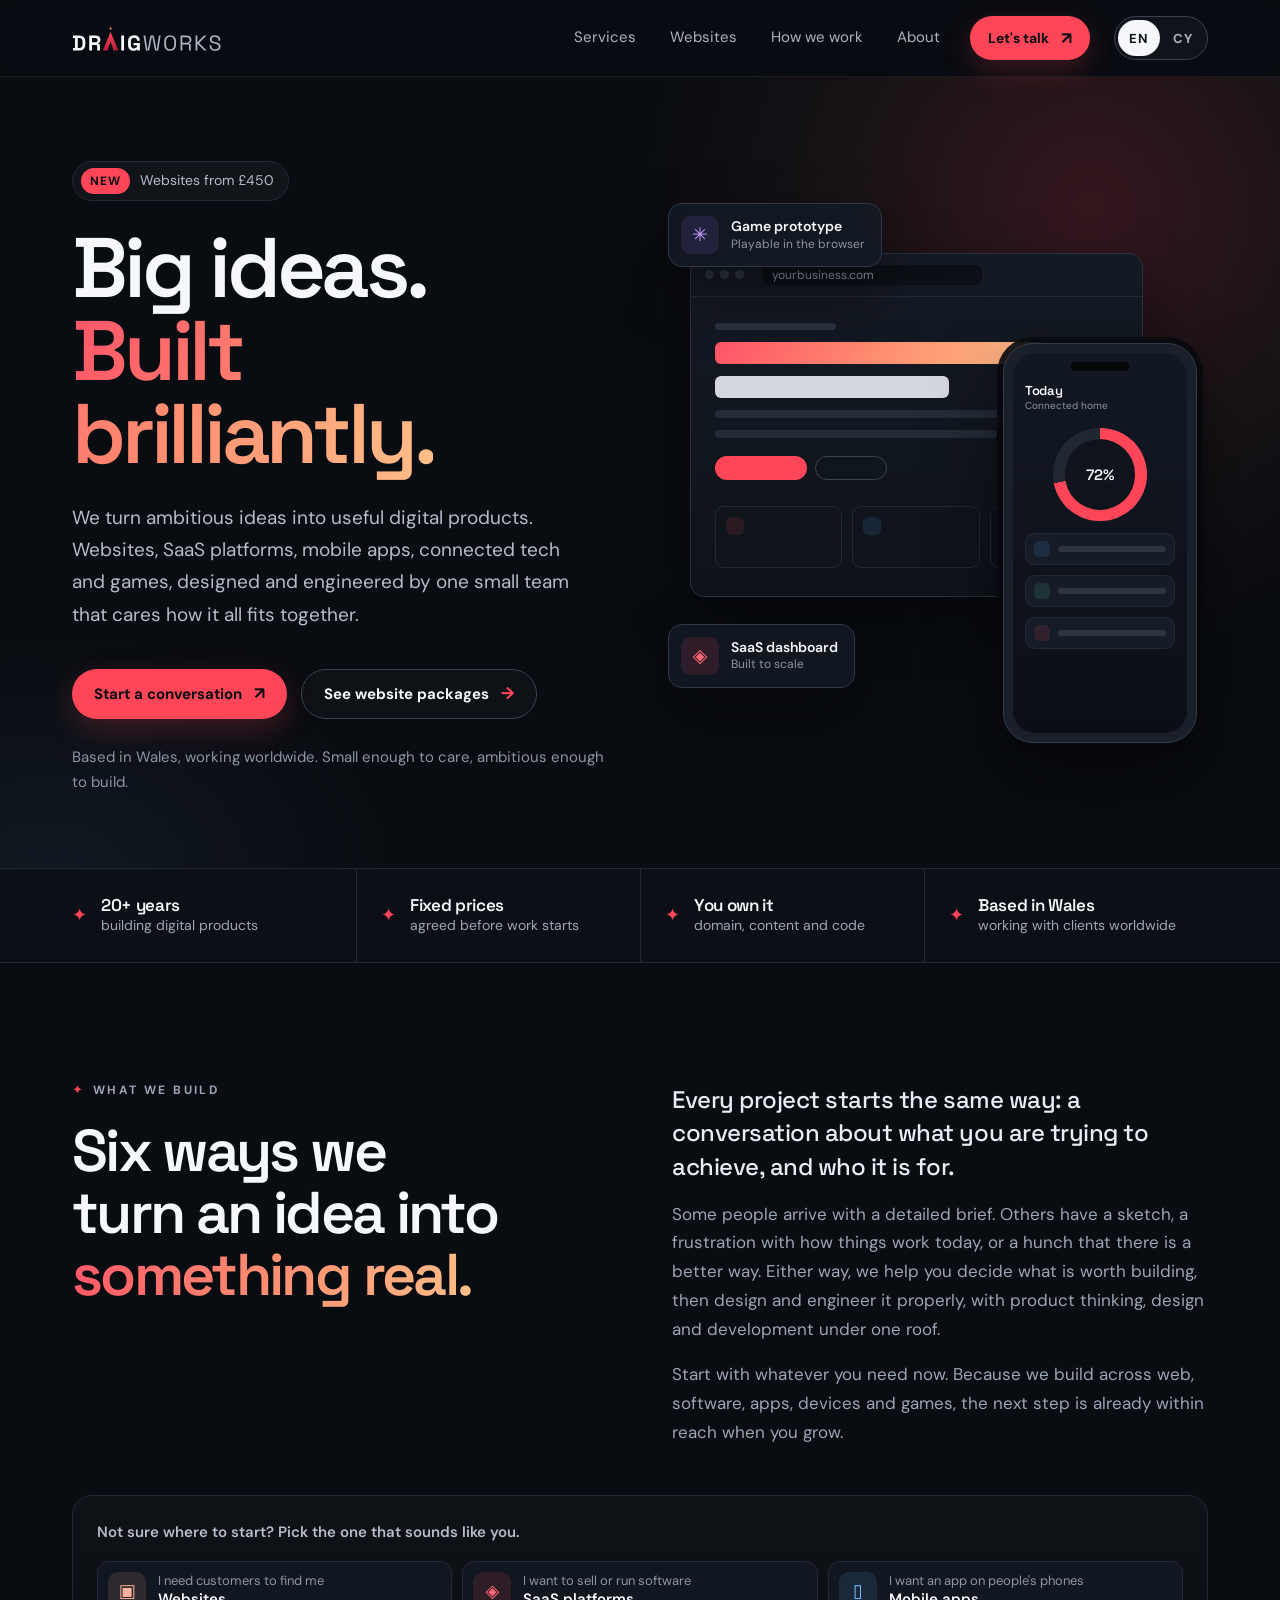
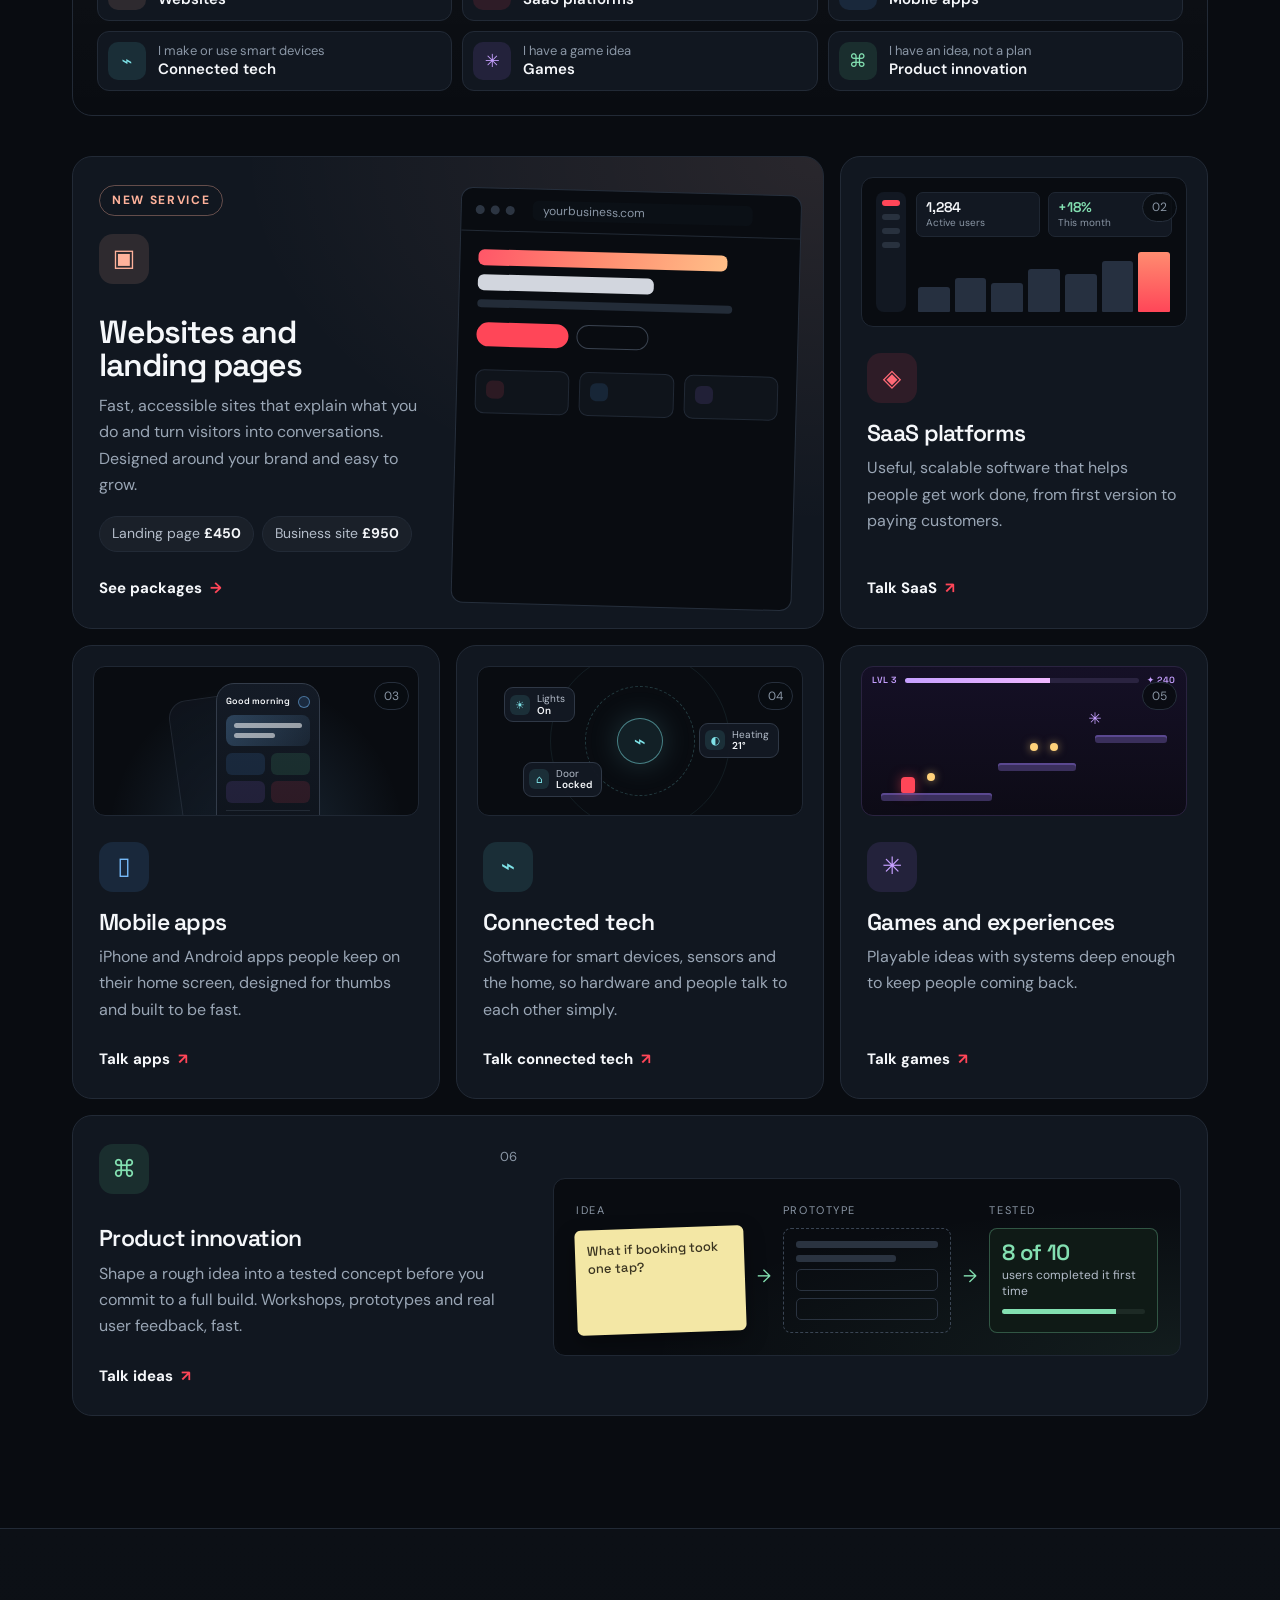
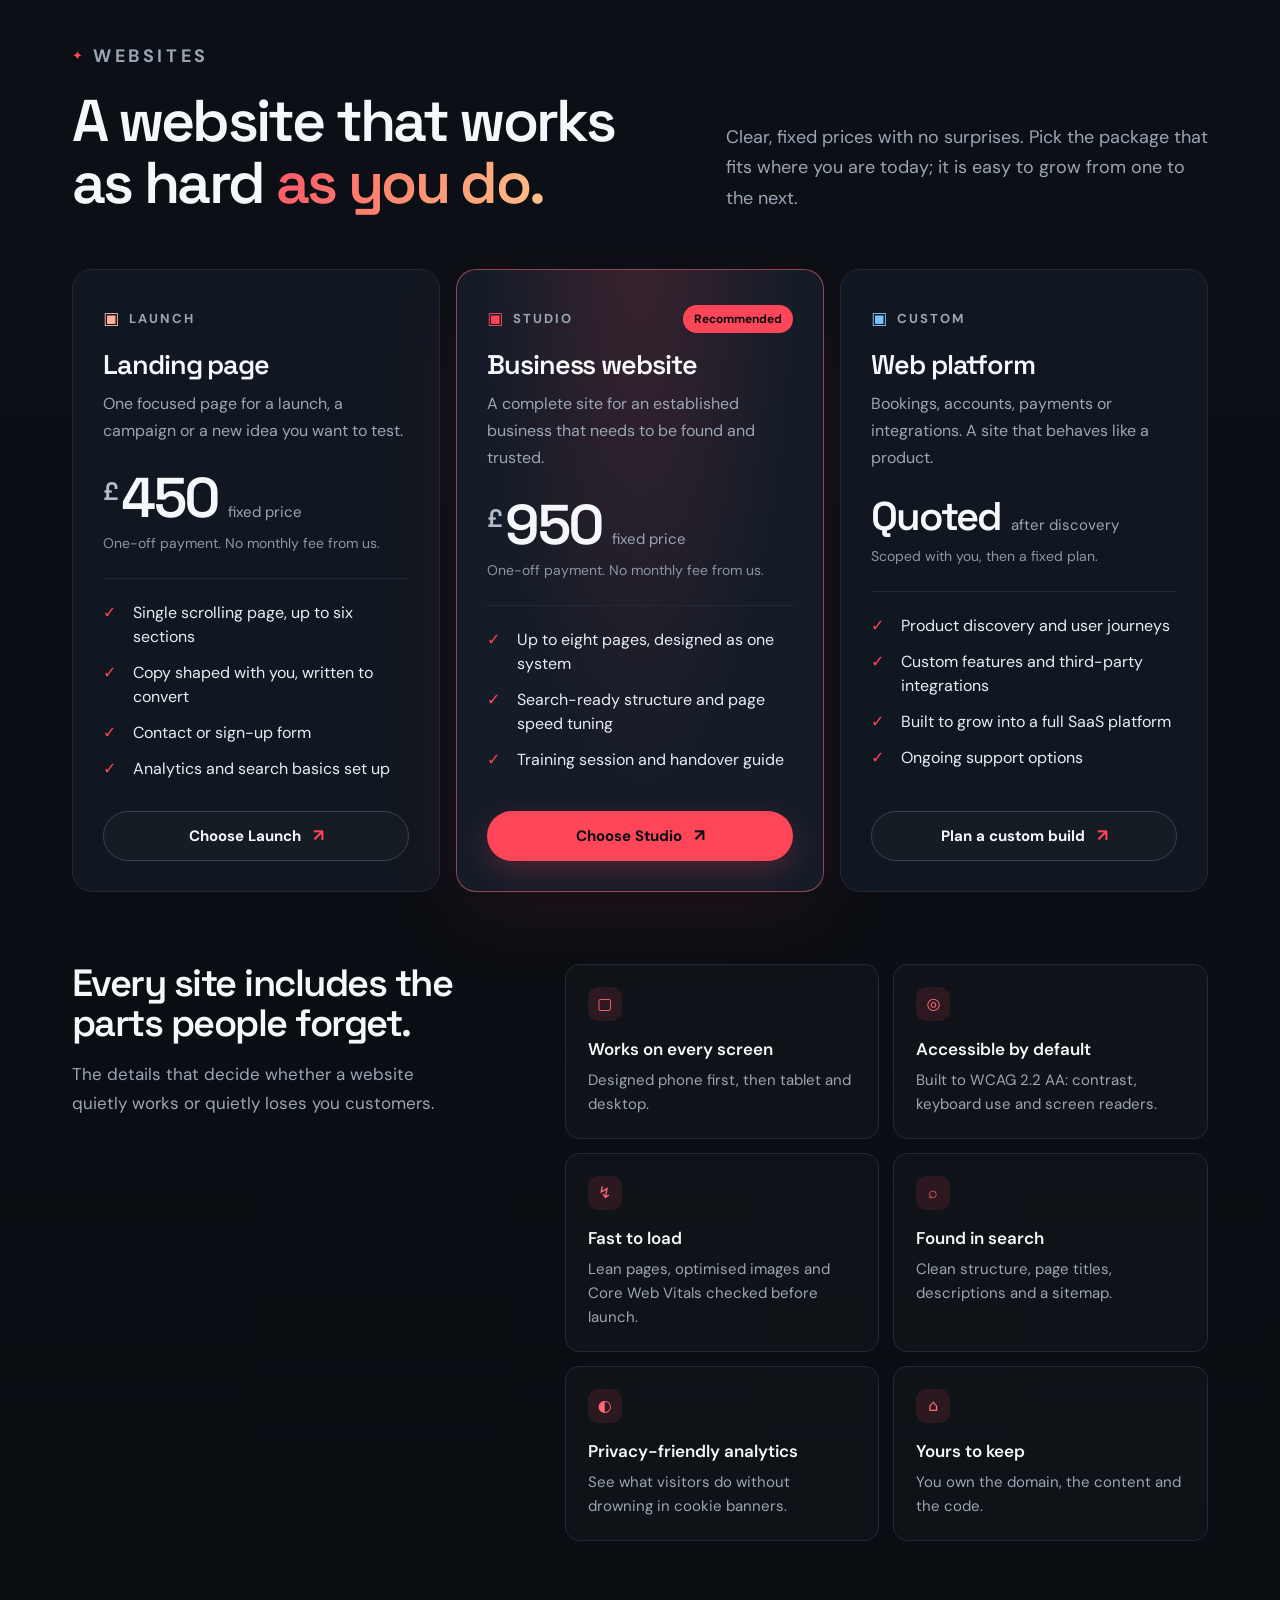
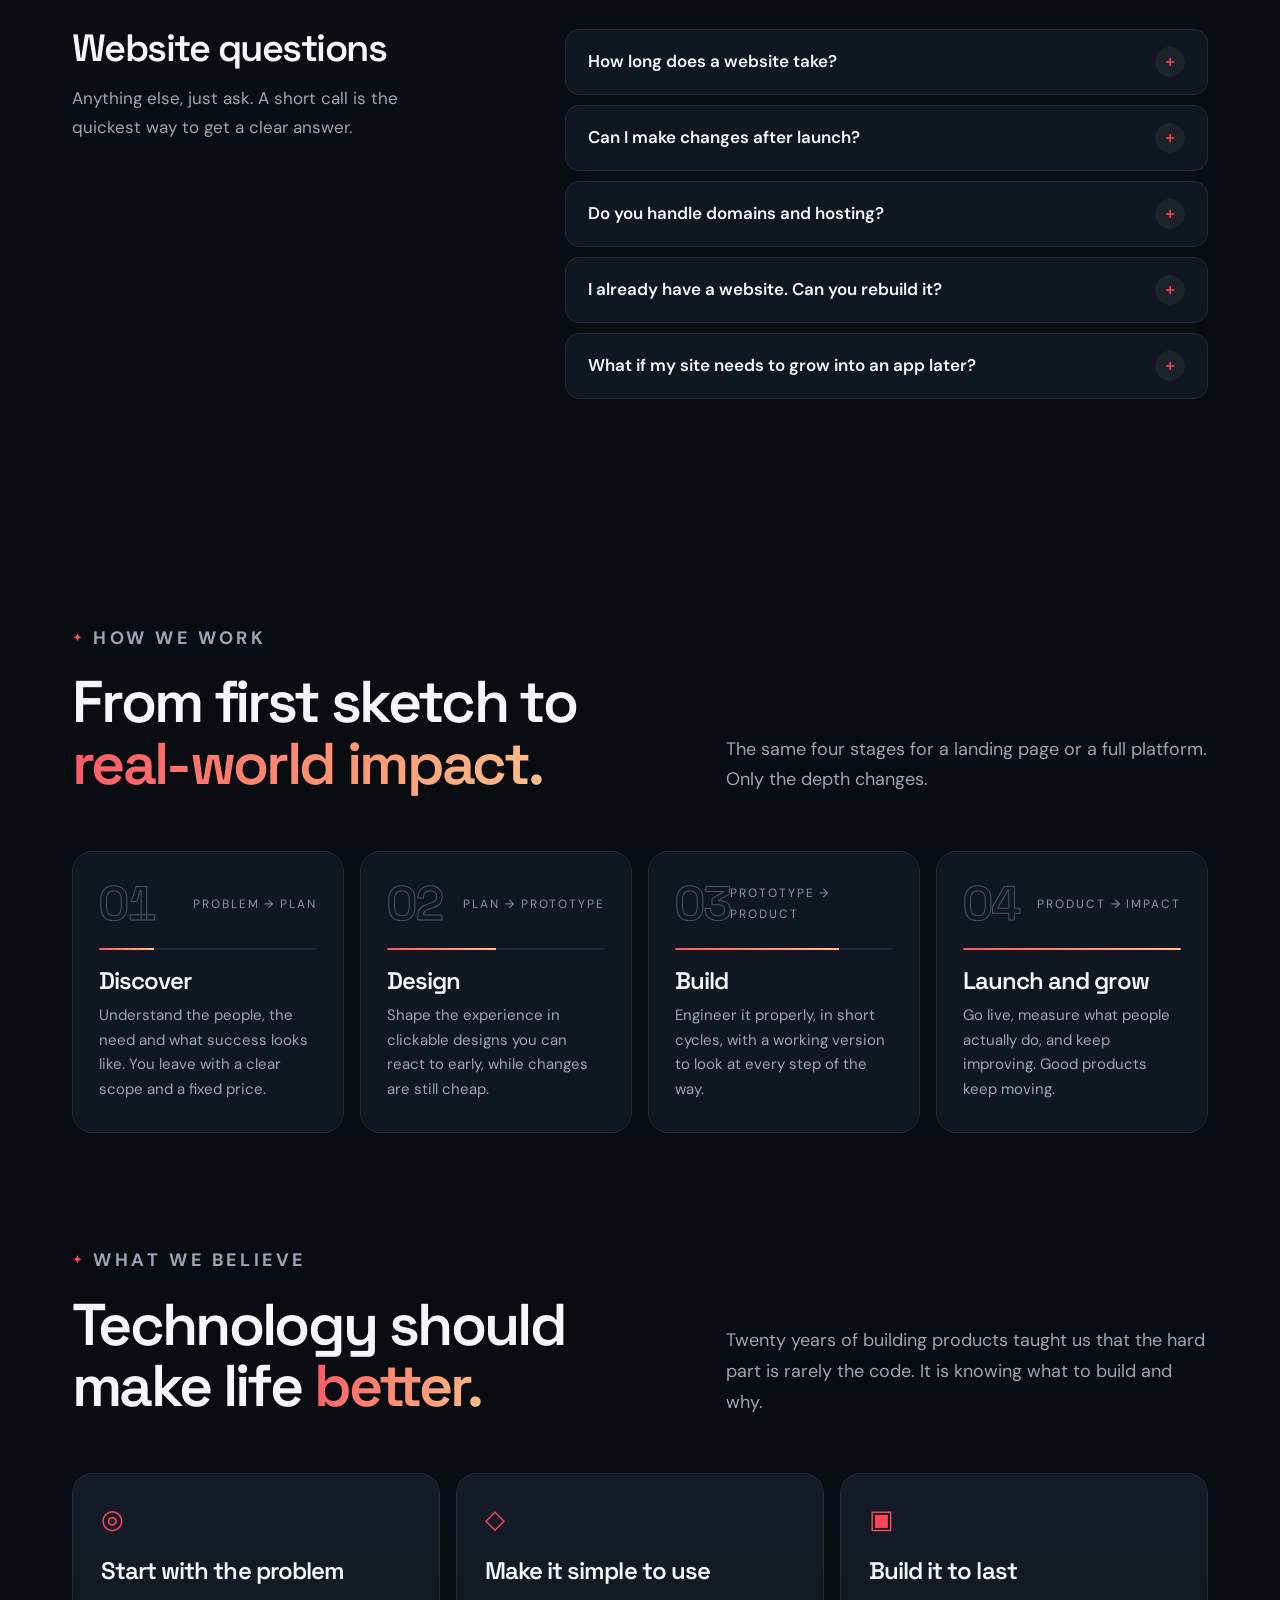
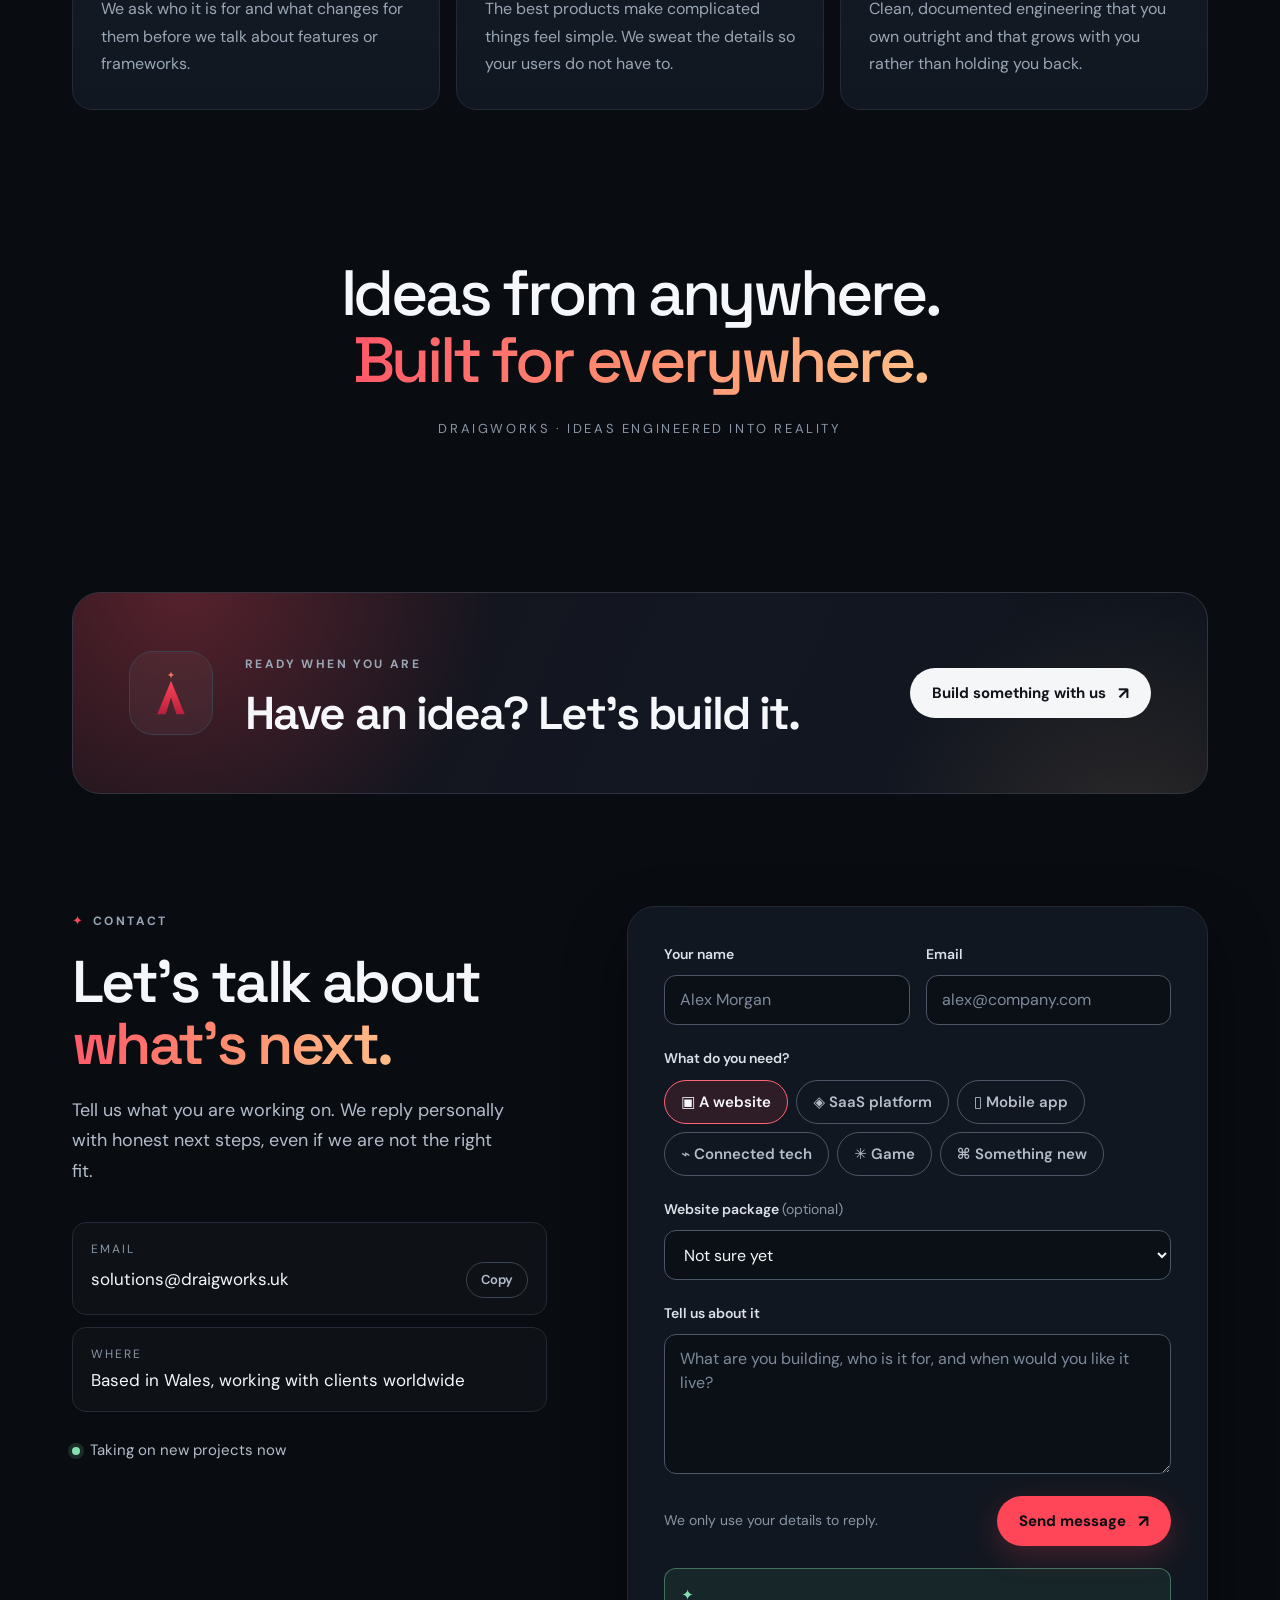
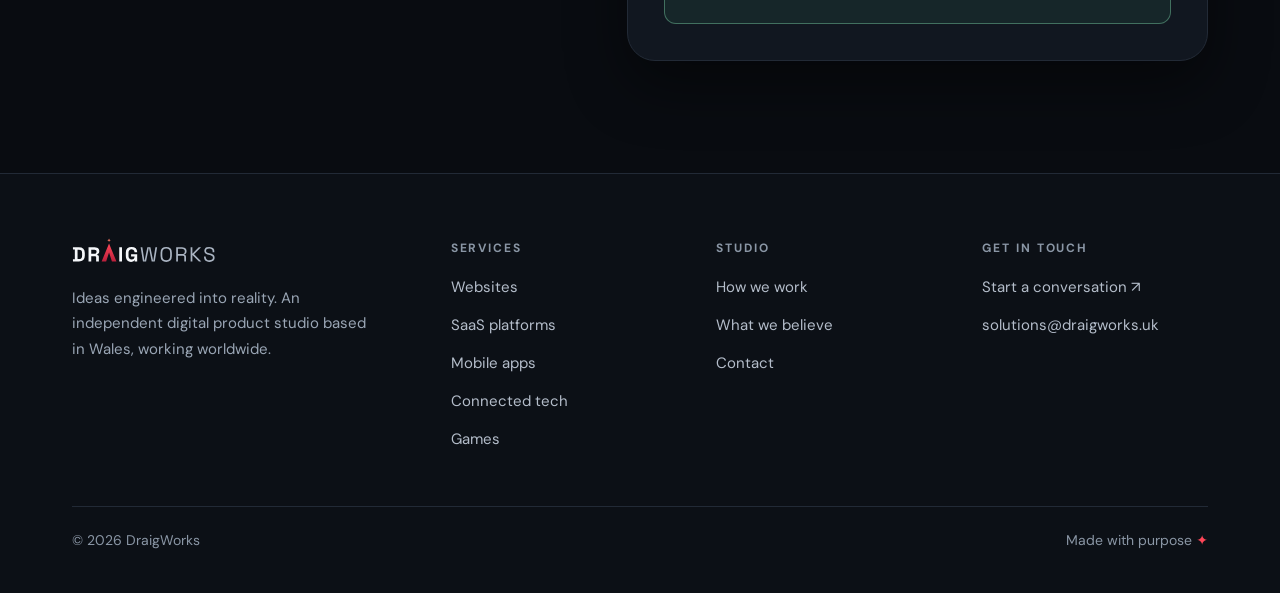
==== commit 12c32481: "now in welsh" ====
--- a/index.html
+++ b/index.html
@@ -518,6 +518,27 @@
 .guide-list b{display:block;font-weight:600;font-size:15px;color:var(--text);line-height:1.3}
 .svc{scroll-margin-top:calc(var(--header) + 20px)}
 
+/* Language switch */
+.site-header .wrap{justify-content:flex-start}
+.brand{margin-right:auto}
+.nav{order:1}.lang{order:2}.nav-toggle{order:3}
+.lang{display:inline-flex;align-items:center;gap:2px;padding:3px;border:1px solid var(--line-cta);border-radius:999px;background:rgba(255,255,255,.03);flex:none}
+.lang button{min-width:42px;min-height:36px;padding:0 10px;border:0;border-radius:999px;background:transparent;color:var(--nav);font:700 13px/1 var(--font-sans);letter-spacing:.06em;cursor:pointer;transition:background .2s,color .2s}
+.lang button:hover{color:var(--text)}
+.lang button[aria-pressed="true"]{background:var(--text);color:var(--on-light)}
+@media (max-width:760px){.site-header .wrap{gap:10px}}
+
+/* Tablet: collapse the menu earlier so longer Welsh labels never crowd the header */
+@media (max-width:1100px){
+  .nav-toggle{display:inline-grid;place-items:center}
+  .nav{position:absolute;left:0;right:0;top:100%;flex-direction:column;align-items:stretch;gap:0;padding:8px var(--gutter) 20px;background:var(--panel);border-bottom:1px solid var(--line)}
+  .nav a:not(.btn){min-height:52px;border-radius:0;padding:0;border-bottom:1px solid var(--line);font-size:17px}
+  .nav a:not(.btn):hover{background:none}
+  .nav .btn{margin:16px 0 0}
+  .nav:not(.open){display:none}
+  .site-header .wrap{gap:10px}
+}
+
 /* Mobile quick-contact bar */
 .mbar{display:none}
 @media (max-width:760px){
@@ -658,6 +679,10 @@
       <a href="#beliefs">About</a>
       <a class="btn btn-primary btn-sm" href="#contact">Let's talk <span class="arr" aria-hidden="true">↗</span></a>
     </nav>
+    <div class="lang" role="group" aria-label="Language / Iaith">
+      <button type="button" data-lang="en" lang="en" aria-pressed="true" title="English">EN</button>
+      <button type="button" data-lang="cy" lang="cy" aria-pressed="false" title="Cymraeg">CY</button>
+    </div>
   </div>
 </header>
 
@@ -1035,8 +1060,40 @@
 
 <script>
 (function(){
+  // ---- English / Cymraeg ----
+  var CY={"Skip to content": "Neidio i'r cynnwys", "Services": "Gwasanaethau", "Websites": "Gwefannau", "How we work": "Ein proses", "About": "Amdanom ni", "Let's talk": "Siaradwch â ni", "New": "Newydd", "Websites from £450": "Gwefannau o £450", "Big ideas.": "Syniadau mawr.", "Built brilliantly.": "Wedi'u hadeiladu'n wych.", "We turn ambitious ideas into useful digital products. Websites, SaaS platforms, mobile apps, connected tech and games, designed and engineered by one small team that cares how it all fits together.": "Rydyn ni'n troi syniadau uchelgeisiol yn gynhyrchion digidol defnyddiol. Gwefannau, platfformau SaaS, apiau symudol, technoleg gysylltiedig a gemau, wedi'u dylunio a'u peiriannu gan un tîm bach sy'n poeni am sut mae'r cyfan yn cydweddu.", "Start a conversation": "Dechrau sgwrs", "See website packages": "Gweld pecynnau gwefan", "Based in Wales, working worldwide. Small enough to care, ambitious enough to build.": "Wedi'n lleoli yng Nghymru, yn gweithio ledled y byd. Digon bach i ofalu, digon uchelgeisiol i adeiladu.", "yourbusiness.com": "eichbusnes.cymru", "Today": "Heddiw", "Connected home": "Cartref cysylltiedig", "Game prototype": "Prototeip gêm", "Playable in the browser": "I'w chwarae yn y porwr", "SaaS dashboard": "Dangosfwrdd SaaS", "Built to scale": "Wedi'i adeiladu i dyfu", "20+ years": "20+ mlynedd", "building digital products": "yn adeiladu cynhyrchion digidol", "Fixed prices": "Prisiau sefydlog", "agreed before work starts": "wedi'u cytuno cyn dechrau gwaith", "You own it": "Chi sy'n berchen arno", "domain, content and code": "parth, cynnwys a chod", "Based in Wales": "Wedi'n lleoli yng Nghymru", "working with clients worldwide": "yn gweithio gyda chleientiaid ledled y byd", "What we build": "Beth rydyn ni'n ei adeiladu", "Six ways we turn an idea into": "Chwe ffordd o droi syniad yn", "something real.": "rhywbeth go iawn.", "Every project starts the same way: a conversation about what you are trying to achieve, and who it is for.": "Mae pob prosiect yn dechrau yn yr un ffordd: sgwrs am beth rydych chi'n ceisio'i gyflawni, ac ar gyfer pwy.", "Some people arrive with a detailed brief. Others have a sketch, a frustration with how things work today, or a hunch that there is a better way. Either way, we help you decide what is worth building, then design and engineer it properly, with product thinking, design and development under one roof.": "Mae rhai pobl yn dod â briff manwl. Mae gan eraill fraslun, rhwystredigaeth gyda sut mae pethau'n gweithio heddiw, neu deimlad bod ffordd well. Y naill ffordd neu'r llall, rydyn ni'n eich helpu i benderfynu beth sy'n werth ei adeiladu, ac yna'n ei ddylunio a'i beiriannu'n iawn, gyda meddwl cynnyrch, dylunio a datblygu o dan yr un to.", "Start with whatever you need now. Because we build across web, software, apps, devices and games, the next step is already within reach when you grow.": "Dechreuwch gyda beth bynnag sydd ei angen arnoch chi nawr. Gan ein bod ni'n adeiladu ar draws y we, meddalwedd, apiau, dyfeisiau a gemau, mae'r cam nesaf eisoes o fewn cyrraedd pan fyddwch chi'n tyfu.", "Not sure where to start? Pick the one that sounds like you.": "Ddim yn siŵr ble i ddechrau? Dewiswch yr un sy'n swnio fel chi.", "I need customers to find me": "Rydw i angen i gwsmeriaid ddod o hyd i mi", "I want to sell or run software": "Rydw i eisiau gwerthu neu redeg meddalwedd", "SaaS platforms": "Platfformau SaaS", "I want an app on people's phones": "Rydw i eisiau ap ar ffonau pobl", "Mobile apps": "Apiau symudol", "I make or use smart devices": "Rydw i'n gwneud neu'n defnyddio dyfeisiau clyfar", "Connected tech": "Technoleg gysylltiedig", "I have a game idea": "Mae gen i syniad am gêm", "Games": "Gemau", "I have an idea, not a plan": "Mae gen i syniad, nid cynllun", "Product innovation": "Arloesi cynnyrch", "New service": "Gwasanaeth newydd", "Websites and landing pages": "Gwefannau a thudalennau glanio", "Fast, accessible sites that explain what you do and turn visitors into conversations. Designed around your brand and easy to grow.": "Gwefannau cyflym, hygyrch sy'n esbonio beth rydych chi'n ei wneud ac yn troi ymwelwyr yn sgyrsiau. Wedi'u dylunio o amgylch eich brand ac yn hawdd eu datblygu.", "Landing page": "Tudalen lanio", "Business site": "Gwefan fusnes", "See packages": "Gweld pecynnau", "Active users": "Defnyddwyr gweithredol", "This month": "Y mis hwn", "Useful, scalable software that helps people get work done, from first version to paying customers.": "Meddalwedd defnyddiol y gellir ei ehangu, sy'n helpu pobl i wneud eu gwaith, o'r fersiwn gyntaf i gwsmeriaid sy'n talu.", "Talk SaaS": "Trafod SaaS", "Good morning": "Bore da", "iPhone and Android apps people keep on their home screen, designed for thumbs and built to be fast.": "Apiau iPhone ac Android y mae pobl yn eu cadw ar eu sgrin gartref, wedi'u dylunio ar gyfer bodiau ac wedi'u hadeiladu i fod yn gyflym.", "Talk apps": "Trafod apiau", "Lights": "Goleuadau", "On": "Ymlaen", "Heating": "Gwres", "Door": "Drws", "Locked": "Ar glo", "Software for smart devices, sensors and the home, so hardware and people talk to each other simply.": "Meddalwedd ar gyfer dyfeisiau clyfar, synwyryddion a'r cartref, fel bod caledwedd a phobl yn siarad â'i gilydd yn syml.", "Talk connected tech": "Trafod technoleg gysylltiedig", "LVL 3": "LEFEL 3", "Games and experiences": "Gemau a phrofiadau", "Playable ideas with systems deep enough to keep people coming back.": "Syniadau i'w chwarae, gyda systemau digon dwfn i ddod â phobl yn ôl dro ar ôl tro.", "Talk games": "Trafod gemau", "Shape a rough idea into a tested concept before you commit to a full build. Workshops, prototypes and real user feedback, fast.": "Troi syniad bras yn gysyniad wedi'i brofi cyn i chi ymrwymo i'w adeiladu'n llawn. Gweithdai, prototeipiau ac adborth gan ddefnyddwyr go iawn, a hynny'n gyflym.", "Talk ideas": "Trafod syniadau", "Idea": "Syniad", "What if booking took one tap?": "Beth petai archebu'n cymryd un tap?", "Prototype": "Prototeip", "Tested": "Wedi'i brofi", "8 of 10": "8 o bob 10", "users completed it first time": "defnyddiwr wedi'i gwblhau y tro cyntaf", "A website that works as hard": "Gwefan sy'n gweithio mor galed", "as you do.": "â chi.", "Clear, fixed prices with no surprises. Pick the package that fits where you are today; it is easy to grow from one to the next.": "Prisiau clir, sefydlog heb bethau annisgwyl. Dewiswch y pecyn sy'n addas i chi heddiw; mae'n hawdd symud o un i'r nesaf wrth i chi dyfu.", "Launch": "Lansio", "One focused page for a launch, a campaign or a new idea you want to test.": "Un dudalen â ffocws ar gyfer lansiad, ymgyrch neu syniad newydd rydych chi eisiau ei brofi.", "fixed price": "pris sefydlog", "One-off payment. No monthly fee from us.": "Taliad unwaith yn unig. Dim ffi fisol gennym ni.", "Single scrolling page, up to six sections": "Un dudalen sgrolio, hyd at chwe adran", "Copy shaped with you, written to convert": "Testun wedi'i lunio gyda chi, wedi'i ysgrifennu i ennill cwsmeriaid", "Contact or sign-up form": "Ffurflen gysylltu neu gofrestru", "Analytics and search basics set up": "Dadansoddeg a hanfodion chwilio wedi'u gosod", "Choose Launch": "Dewis Lansio", "Studio": "Stiwdio", "Recommended": "Argymhellir", "Business website": "Gwefan fusnes", "A complete site for an established business that needs to be found and trusted.": "Gwefan gyflawn ar gyfer busnes sefydledig sydd angen i bobl ddod o hyd iddo ac ymddiried ynddo.", "Up to eight pages, designed as one system": "Hyd at wyth tudalen, wedi'u dylunio fel un system", "Search-ready structure and page speed tuning": "Strwythur sy'n barod ar gyfer chwilio, a thiwnio cyflymder tudalennau", "Training session and handover guide": "Sesiwn hyfforddi a chanllaw trosglwyddo", "Choose Studio": "Dewis Stiwdio", "Custom": "Pwrpasol", "Web platform": "Platfform gwe", "Bookings, accounts, payments or integrations. A site that behaves like a product.": "Archebion, cyfrifon, taliadau neu integreiddiadau. Gwefan sy'n ymddwyn fel cynnyrch.", "Quoted": "Dyfynbris", "after discovery": "ar ôl y cam darganfod", "Scoped with you, then a fixed plan.": "Cwmpas wedi'i gytuno gyda chi, yna cynllun sefydlog.", "Product discovery and user journeys": "Darganfod cynnyrch a theithiau defnyddwyr", "Custom features and third-party integrations": "Nodweddion pwrpasol ac integreiddiadau trydydd parti", "Built to grow into a full SaaS platform": "Wedi'i adeiladu i dyfu'n blatfform SaaS llawn", "Ongoing support options": "Opsiynau cymorth parhaus", "Plan a custom build": "Cynllunio prosiect pwrpasol", "Every site includes the parts people forget.": "Mae pob gwefan yn cynnwys y rhannau mae pobl yn eu hanghofio.", "The details that decide whether a website quietly works or quietly loses you customers.": "Y manylion sy'n penderfynu a yw gwefan yn gweithio'n dawel, neu'n colli cwsmeriaid i chi'n dawel.", "Works on every screen": "Yn gweithio ar bob sgrin", "Designed phone first, then tablet and desktop.": "Wedi'i dylunio ar gyfer ffonau yn gyntaf, yna llechen a chyfrifiadur.", "Accessible by default": "Hygyrch o'r dechrau", "Built to WCAG 2.2 AA: contrast, keyboard use and screen readers.": "Wedi'i hadeiladu i safon WCAG 2.2 AA: cyferbyniad, defnyddio bysellfwrdd a darllenwyr sgrin.", "Fast to load": "Cyflym i'w llwytho", "Lean pages, optimised images and Core Web Vitals checked before launch.": "Tudalennau ysgafn, delweddau wedi'u hoptimeiddio a Core Web Vitals wedi'u gwirio cyn lansio.", "Found in search": "I'w gweld mewn chwiliadau", "Clean structure, page titles, descriptions and a sitemap.": "Strwythur glân, teitlau tudalennau, disgrifiadau a map safle.", "Privacy-friendly analytics": "Dadansoddeg sy'n parchu preifatrwydd", "See what visitors do without drowning in cookie banners.": "Gweld beth mae ymwelwyr yn ei wneud heb foddi mewn baneri cwcis.", "Yours to keep": "Chi piau'r cyfan", "You own the domain, the content and the code.": "Chi sy'n berchen ar y parth, y cynnwys a'r cod.", "Website questions": "Cwestiynau am wefannau", "Anything else, just ask. A short call is the quickest way to get a clear answer.": "Unrhyw beth arall, gofynnwch. Galwad fer yw'r ffordd gyflymaf o gael ateb clir.", "How long does a website take?": "Faint o amser mae gwefan yn ei gymryd?", "It depends on the package and how ready your content is. You get a dated plan before you commit, so you know when each stage lands.": "Mae'n dibynnu ar y pecyn a pha mor barod yw eich cynnwys. Rydych chi'n cael cynllun gyda dyddiadau cyn i chi ymrwymo, felly rydych chi'n gwybod pryd bydd pob cam yn cael ei gwblhau.", "Can I make changes after launch?": "Alla i wneud newidiadau ar ôl lansio?", "Yes. Tell us what you would like changed and we will quote it up front, or we can talk about adding an editor if you expect to update the site often.": "Gallwch. Dywedwch wrthym beth hoffech chi ei newid a byddwn ni'n rhoi pris ymlaen llaw, neu gallwn drafod ychwanegu golygydd os ydych chi'n disgwyl diweddaru'r wefan yn aml.", "Do you handle domains and hosting?": "Ydych chi'n trefnu parthau a gwe-letya?", "We set up hosting and connect your domain, in your name. You keep full ownership and can move it whenever you like.": "Rydyn ni'n trefnu'r gwe-letya ac yn cysylltu eich parth, yn eich enw chi. Chi sy'n cadw perchnogaeth lawn, a gallwch ei symud pryd bynnag y mynnwch.", "I already have a website. Can you rebuild it?": "Mae gen i wefan yn barod. Allwch chi ei hailadeiladu?", "Yes. We review what works on your current site, keep the pages that bring in visitors, and redirect old links so you do not lose search ranking.": "Gallwn. Rydyn ni'n adolygu beth sy'n gweithio ar eich gwefan bresennol, yn cadw'r tudalennau sy'n denu ymwelwyr, ac yn ailgyfeirio hen ddolenni fel nad ydych chi'n colli eich safle mewn canlyniadau chwilio.", "What if my site needs to grow into an app later?": "Beth os bydd angen i'm gwefan dyfu'n ap yn nes ymlaen?", "That is where a studio that also builds SaaS and apps helps. We structure the site so new features can be added without starting again.": "Dyna lle mae stiwdio sydd hefyd yn adeiladu SaaS ac apiau yn helpu. Rydyn ni'n strwythuro'r wefan fel bod modd ychwanegu nodweddion newydd heb ddechrau eto.", "From first sketch to": "O'r braslun cyntaf i", "real-world impact.": "effaith go iawn.", "The same four stages for a landing page or a full platform. Only the depth changes.": "Yr un pedwar cam ar gyfer tudalen lanio neu blatfform llawn. Dim ond y dyfnder sy'n newid.", "Problem → plan": "Problem → cynllun", "Discover": "Darganfod", "Understand the people, the need and what success looks like. You leave with a clear scope and a fixed price.": "Deall y bobl, yr angen a sut olwg sydd ar lwyddiant. Rydych chi'n gadael gyda chwmpas clir a phris sefydlog.", "Plan → prototype": "Cynllun → prototeip", "Design": "Dylunio", "Shape the experience in clickable designs you can react to early, while changes are still cheap.": "Siapio'r profiad mewn dyluniadau y gallwch glicio drwyddyn nhw ac ymateb iddyn nhw'n gynnar, tra bo newidiadau'n dal yn rhad.", "Prototype → product": "Prototeip → cynnyrch", "Build": "Adeiladu", "Engineer it properly, in short cycles, with a working version to look at every step of the way.": "Ei beiriannu'n iawn, mewn cylchoedd byr, gyda fersiwn sy'n gweithio i chi ei gweld bob cam o'r ffordd.", "Product → impact": "Cynnyrch → effaith", "Launch and grow": "Lansio a thyfu", "Go live, measure what people actually do, and keep improving. Good products keep moving.": "Mynd yn fyw, mesur beth mae pobl yn ei wneud mewn gwirionedd, a dal ati i wella. Mae cynhyrchion da yn dal i symud.", "What we believe": "Beth rydyn ni'n ei gredu", "Technology should make life": "Dylai technoleg wneud bywyd yn", "better.": "well.", "Twenty years of building products taught us that the hard part is rarely the code. It is knowing what to build and why.": "Mae ugain mlynedd o adeiladu cynhyrchion wedi ein dysgu nad y cod yw'r rhan anodd fel arfer. Y gamp yw gwybod beth i'w adeiladu, a pham.", "Start with the problem": "Dechrau gyda'r broblem", "We ask who it is for and what changes for them before we talk about features or frameworks.": "Rydyn ni'n gofyn ar gyfer pwy mae e, a beth fydd yn newid iddyn nhw, cyn i ni siarad am nodweddion neu fframweithiau.", "Make it simple to use": "Ei wneud yn syml i'w ddefnyddio", "The best products make complicated things feel simple. We sweat the details so your users do not have to.": "Mae'r cynhyrchion gorau yn gwneud i bethau cymhleth deimlo'n syml. Rydyn ni'n gofalu am y manylion fel nad oes rhaid i'ch defnyddwyr wneud hynny.", "Build it to last": "Ei adeiladu i bara", "Clean, documented engineering that you own outright and that grows with you rather than holding you back.": "Peirianneg lân, wedi'i dogfennu, sy'n eiddo i chi'n llwyr ac sy'n tyfu gyda chi yn hytrach na'ch dal yn ôl.", "Ideas from anywhere.": "Syniadau o bob man.", "Built for everywhere.": "Wedi'u hadeiladu ar gyfer pob man.", "DraigWorks · Ideas engineered into reality": "DraigWorks · Syniadau wedi'u peiriannu'n realiti", "Ready when you are": "Yn barod pan fyddwch chi", "Have an idea? Let's build it.": "Oes gennych chi syniad? Gadewch i ni ei adeiladu.", "Build something with us": "Adeiladwch rywbeth gyda ni", "Contact": "Cysylltu", "Let's talk about": "Gadewch i ni siarad am", "what's next.": "beth sydd nesaf.", "Tell us what you are working on. We reply personally with honest next steps, even if we are not the right fit.": "Dywedwch wrthym beth rydych chi'n gweithio arno. Rydyn ni'n ateb yn bersonol gyda chamau nesaf gonest, hyd yn oed os nad ni yw'r dewis iawn i chi.", "Email": "E-bost", "Copy": "Copïo", "Copied": "Wedi copïo", "Where": "Ble", "Based in Wales, working with clients worldwide": "Wedi'n lleoli yng Nghymru, yn gweithio gyda chleientiaid ledled y byd", "Taking on new projects now": "Yn derbyn prosiectau newydd nawr", "Your name": "Eich enw", "Please add your name.": "Ychwanegwch eich enw, os gwelwch yn dda.", "Please add an email address we can reply to.": "Ychwanegwch gyfeiriad e-bost y gallwn ni ateb iddo, os gwelwch yn dda.", "What do you need?": "Beth sydd ei angen arnoch chi?", "▣ A website": "▣ Gwefan", "◈ SaaS platform": "◈ Platfform SaaS", "▯ Mobile app": "▯ Ap symudol", "⌁ Connected tech": "⌁ Technoleg gysylltiedig", "✳ Game": "✳ Gêm", "⌘ Something new": "⌘ Rhywbeth newydd", "Website package": "Pecyn gwefan", "(optional)": "(dewisol)", "Not sure yet": "Ddim yn siŵr eto", "Landing page · £450": "Tudalen lanio · £450", "Business website · £950": "Gwefan fusnes · £950", "Web platform · quoted": "Platfform gwe · dyfynbris", "Tell us about it": "Dywedwch wrthym amdano", "A sentence or two is plenty to get started.": "Mae brawddeg neu ddwy yn ddigon i ddechrau.", "We only use your details to reply.": "Dim ond i'ch ateb chi y byddwn ni'n defnyddio eich manylion.", "Send message": "Anfon neges", "Sending…": "Yn anfon…", "Prices": "Prisiau", "Ideas engineered into reality. An independent digital product studio based in Wales, working worldwide.": "Syniadau wedi'u peiriannu'n realiti. Stiwdio cynhyrchion digidol annibynnol wedi'i lleoli yng Nghymru, yn gweithio ledled y byd.", "Get in touch": "Cysylltwch â ni", "Start a conversation ↗": "Dechrau sgwrs ↗", "Made with purpose": "Wedi'i wneud â phwrpas"};
+  var ATTR={"DraigWorks home": "Hafan DraigWorks", "Open menu": "Agor y ddewislen", "Close menu": "Cau'r ddewislen", "Main": "Prif lywio", "Get started": "Dechrau arni", "Quick contact": "Cysylltu'n gyflym", "Alex Morgan": "Elin Jones", "alex@company.com": "elin@cwmni.cymru", "What are you building, who is it for, and when would you like it live?": "Beth rydych chi'n ei adeiladu, ar gyfer pwy, a phryd hoffech chi iddo fynd yn fyw?"};
+  var META={"title": "Dylunio Gwefannau, Datblygu SaaS ac Apiau | DraigWorks, Cymru", "desc": "Stiwdio cynhyrchion digidol yng Nghymru yw DraigWorks. Gwefannau pris sefydlog o £450, ynghyd â phlatfformau SaaS, apiau symudol, technoleg gysylltiedig a gemau i gleientiaid ledled y byd."};
+  var REV={};Object.keys(ATTR).forEach(function(k){REV[ATTR[k]]=k;});
+  var lang='en',nodes=[],metaDesc=document.querySelector('meta[name="description"]');
+  var EN_TITLE=document.title,EN_DESC=metaDesc?metaDesc.content:'';
+  function tr(en){return lang==='cy'&&CY[en]?CY[en]:en;}
+  (function collect(){
+    var w=document.createTreeWalker(document.body,NodeFilter.SHOW_TEXT,{acceptNode:function(n){
+      for(var e=n.parentElement;e;e=e.parentElement){var tg=e.tagName.toLowerCase();if(tg==='script'||tg==='style'||tg==='svg')return NodeFilter.FILTER_REJECT;}
+      return n.nodeValue.trim()?NodeFilter.FILTER_ACCEPT:NodeFilter.FILTER_REJECT;}}),n;
+    while((n=w.nextNode())){
+      var k=n.nodeValue.replace(/\s+/g,' ').trim();
+      if(CY[k]){var m=n.nodeValue.match(/^(\s*)[\s\S]*?(\s*)$/);nodes.push({n:n,en:n.nodeValue,cy:m[1]+CY[k]+m[2]});}
+    }
+  })();
+  function setLang(l){
+    lang=l==='cy'?'cy':'en';
+    nodes.forEach(function(o){o.n.nodeValue=lang==='cy'?o.cy:o.en;});
+    document.querySelectorAll('[aria-label],[placeholder]').forEach(function(el){
+      ['aria-label','placeholder'].forEach(function(a){var v=el.getAttribute(a);if(!v)return;
+        var nv=lang==='cy'?(ATTR[v]||v):(REV[v]||v);if(nv!==v)el.setAttribute(a,nv);});
+    });
+    document.documentElement.lang=lang==='cy'?'cy':'en-GB';
+    document.title=lang==='cy'?META.title:EN_TITLE;
+    if(metaDesc)metaDesc.content=lang==='cy'?META.desc:EN_DESC;
+    document.querySelectorAll('.lang button').forEach(function(b){b.setAttribute('aria-pressed',b.dataset.lang===lang);});
+    try{localStorage.setItem('dw-lang',lang);}catch(e){}
+  }
+  document.querySelectorAll('.lang button').forEach(function(b){b.addEventListener('click',function(){setLang(b.dataset.lang);});});
+
   var t=document.getElementById('navToggle'),n=document.getElementById('siteNav');
-  t.addEventListener('click',function(){var o=n.classList.toggle('open');t.setAttribute('aria-expanded',o);t.setAttribute('aria-label',o?'Close menu':'Open menu');t.textContent=o?'✕':'☰';});
+  t.addEventListener('click',function(){var o=n.classList.toggle('open');t.setAttribute('aria-expanded',o);var al=o?'Close menu':'Open menu';t.setAttribute('aria-label',lang==='cy'?ATTR[al]:al);t.textContent=o?'✕':'☰';});
   n.addEventListener('click',function(e){if(e.target.closest('a')&&n.classList.contains('open')){t.click();}});
   document.addEventListener('keydown',function(e){if(e.key==='Escape'&&n.classList.contains('open')){t.click();t.focus();}});
 
@@ -1059,18 +1116,18 @@
     io.observe(document.getElementById('top'));io.observe(document.getElementById('contact'));
   }
 
-  // Contact delivery. All messages go to TO_EMAIL.
-  // FORM_ENDPOINT: paste a form-to-email endpoint (e.g. a Formspree or Web3Forms URL set to
-  // forward to TO_EMAIL) for direct sending. Left empty, the form opens the visitor's email app
-  // with the message pre-filled and addressed to TO_EMAIL.
+  // Contact delivery. Messages are posted to FormSubmit, which emails them to TO_EMAIL.
+  // First live submission: FormSubmit sends an activation email to TO_EMAIL. Click the link
+  // in it once, and every message after that is delivered straight to the inbox.
   var TO_EMAIL='solutions@draigworks.uk';
-  var FORM_ENDPOINT='';
+  var FORM_ENDPOINT='https://formsubmit.co/ajax/'+TO_EMAIL;
 
   var box=document.getElementById('sentMsg'),boxText=document.getElementById('sentText'),btn=form.querySelector('button[type=submit]');
+  function esc(t){return String(t).replace(/[&<>"]/g,function(c){return{'&':'&amp;','<':'&lt;','>':'&gt;','"':'&quot;'}[c];});}
   function show(html,warn){boxText.innerHTML=html;box.classList.toggle('warn',!!warn);box.hidden=false;}
 
   document.getElementById('copyMail').addEventListener('click',function(){
-    var b=this,done=function(){b.textContent='Copied';setTimeout(function(){b.textContent='Copy';},1800);};
+    var b=this,done=function(){b.firstChild.nodeValue=tr('Copied');setTimeout(function(){b.firstChild.nodeValue=tr('Copy');},1800);};
     try{navigator.clipboard.writeText(TO_EMAIL).then(done,function(){selectMail();});}catch(err){selectMail();}
   });
   function selectMail(){var r=document.createRange();r.selectNodeContents(document.getElementById('mailText'));var s=getSelection();s.removeAllRanges();s.addRange(r);}
@@ -1085,22 +1142,36 @@
 
     var d={name:form.name.value.trim(),email:form.email.value.trim(),need:form.querySelector('input[name=need]:checked').value,
            package:pkgField.hidden?'':pkg.value,message:form.message.value.trim()};
-    var subject='New enquiry: '+d.need+(d.package?' ('+d.package+')':'')+' from '+d.name;
+    var welsh=lang==='cy';
+    var subject=(welsh?'[Cymraeg] ':'')+'New enquiry: '+d.need+(d.package?' ('+d.package+')':'')+' from '+d.name;
     var body='Name: '+d.name+'\nEmail: '+d.email+'\nNeed: '+d.need+(d.package?'\nPackage: '+d.package:'')+'\n\n'+d.message;
-
-    if(FORM_ENDPOINT){
-      btn.disabled=true;
-      fetch(FORM_ENDPOINT,{method:'POST',headers:{'Content-Type':'application/json','Accept':'application/json'},
-        body:JSON.stringify({_subject:subject,_replyto:d.email,to:TO_EMAIL,name:d.name,email:d.email,need:d.need,package:d.package,message:d.message})})
-      .then(function(r){if(!r.ok)throw new Error(r.status);
-        show('<b>Message sent.</b> Thanks, '+d.name.replace(/[<>&]/g,'')+'. We will reply to '+d.email.replace(/[<>&]/g,'')+' soon.');form.reset();syncPkg();})
-      .catch(function(){show('<b>That did not go through.</b> Please email us directly at '+TO_EMAIL+' and we will pick it up from there.',true);})
-      .then(function(){btn.disabled=false;});
-    }else{
-      location.href='mailto:'+TO_EMAIL+'?subject='+encodeURIComponent(subject)+'&body='+encodeURIComponent(body);
-      show('<b>Your email app should open</b> with your message ready to send. If it did not, email us at '+TO_EMAIL+'.');
-    }
+    var mailto='mailto:'+TO_EMAIL+'?subject='+encodeURIComponent(subject)+'&body='+encodeURIComponent(body);
+
+    btn.disabled=true;btn.firstChild.nodeValue=tr('Sending…')+' ';
+    fetch(FORM_ENDPOINT,{method:'POST',headers:{'Content-Type':'application/json','Accept':'application/json'},
+      body:JSON.stringify({_subject:subject,_replyto:d.email,_template:'table',_captcha:'false',
+        Name:d.name,Email:d.email,Need:d.need,Package:d.package||'Not specified',Language:welsh?'Cymraeg (Welsh)':'English',Message:d.message})})
+    .then(function(r){return r.json().catch(function(){return{};}).then(function(j){
+        if(!r.ok||j.success===false||j.success==='false')throw new Error(j.message||r.status);}); })
+    .then(function(){
+        show(welsh?'<b>Neges wedi\'i hanfon.</b> Diolch, '+esc(d.name)+'. Byddwn ni\'n ateb i '+esc(d.email)+' cyn bo hir.'
+                 :'<b>Message sent.</b> Thanks, '+esc(d.name)+'. We will reply to '+esc(d.email)+' soon.');
+        form.reset();syncPkg();})
+    .catch(function(){
+        var lk='<a href="'+mailto+'" style="color:inherit;text-decoration:underline">';
+        show(welsh?'<b>Ni aeth hynny drwodd.</b> '+lk+'Anfonwch e-bost atom</a> yn lle hynny, neu ysgrifennwch at '+TO_EMAIL+'. Mae eich neges yn dal yn y ffurflen.'
+                  :'<b>That did not go through.</b> Please '+lk+'email us instead</a>, or write to '+TO_EMAIL+'. Your message is still in the form.',true);})
+    .then(function(){btn.disabled=false;btn.firstChild.nodeValue=tr('Send message')+' ';});
   });
+
+  var start='en';
+  try{var q=new URLSearchParams(location.search).get('lang');
+    if(q==='cy'||q==='en')start=q;
+    else{var saved=localStorage.getItem('dw-lang');
+      if(saved==='cy'||saved==='en')start=saved;
+      else if((navigator.languages||[navigator.language]).some(function(x){return /^cy/i.test(x||'');}))start='cy';}
+  }catch(e){}
+  if(start==='cy')setLang('cy');
 })();
 </script>
 </body>
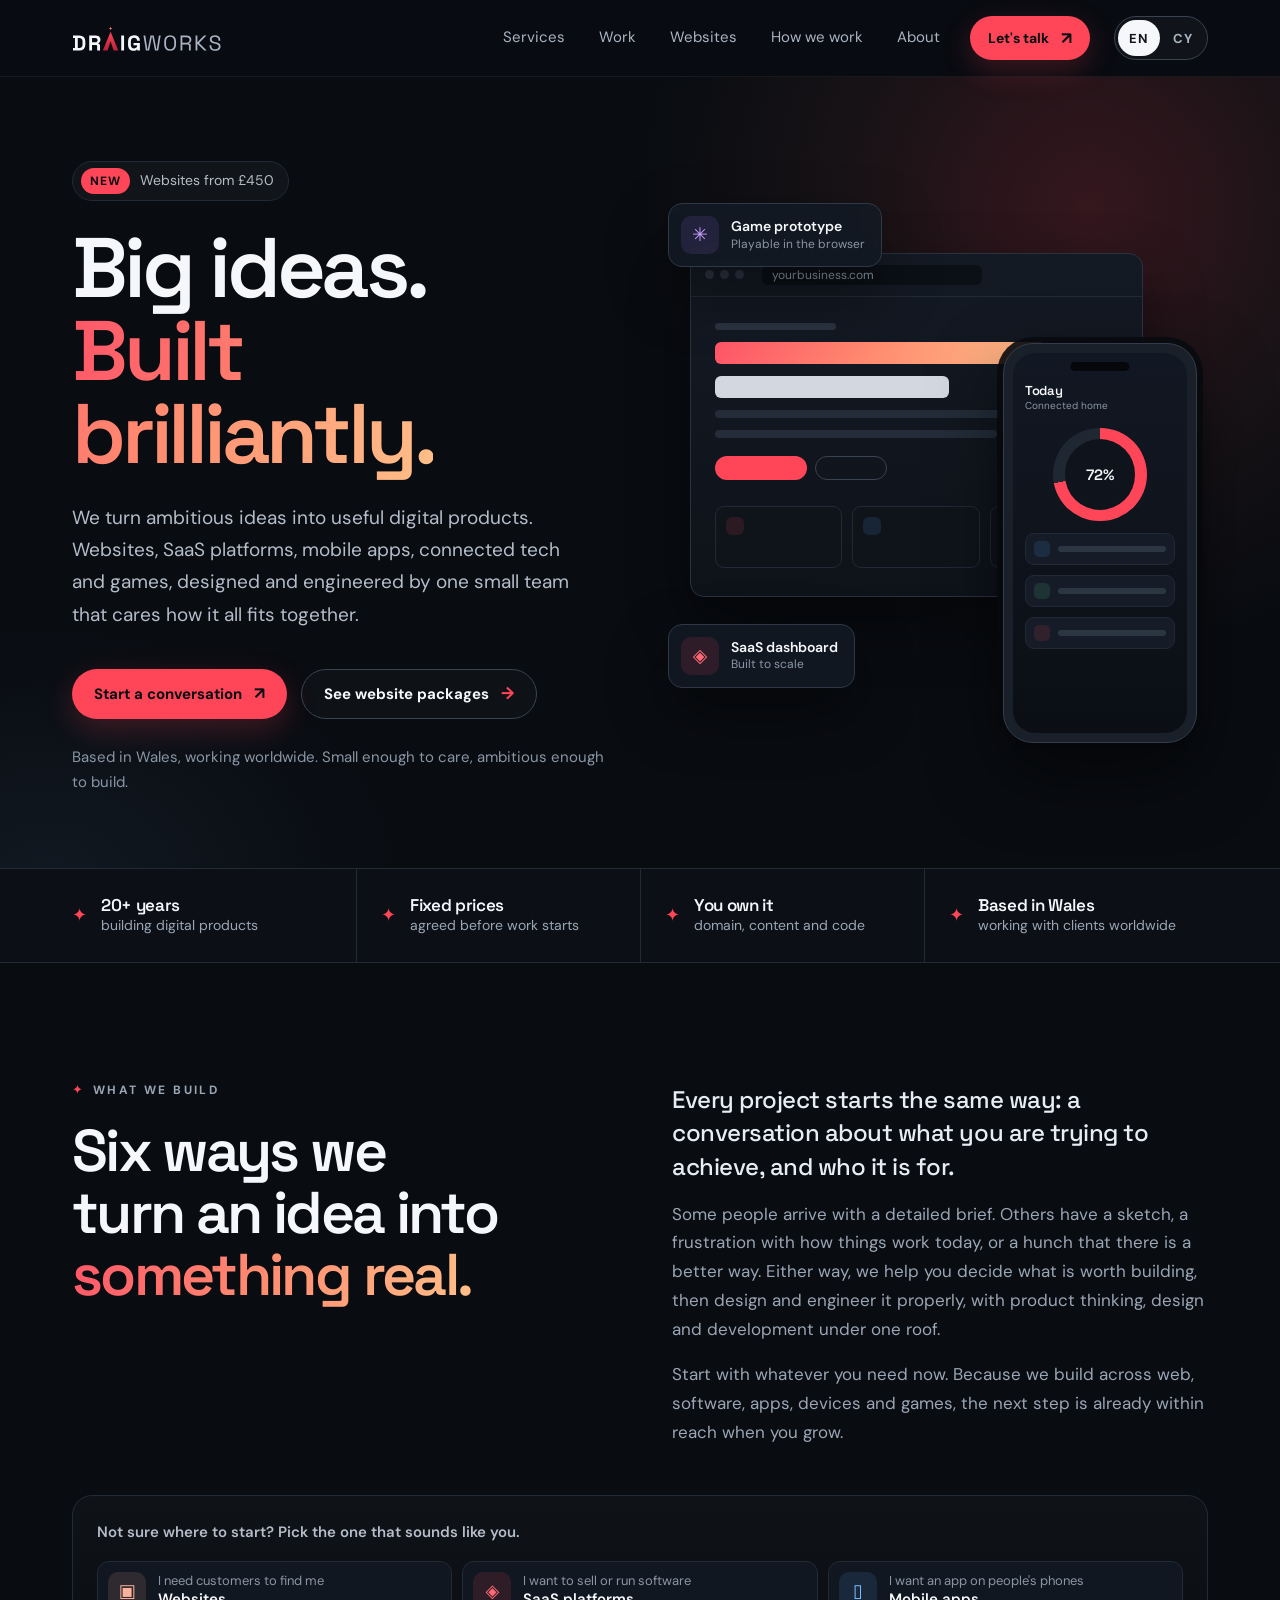
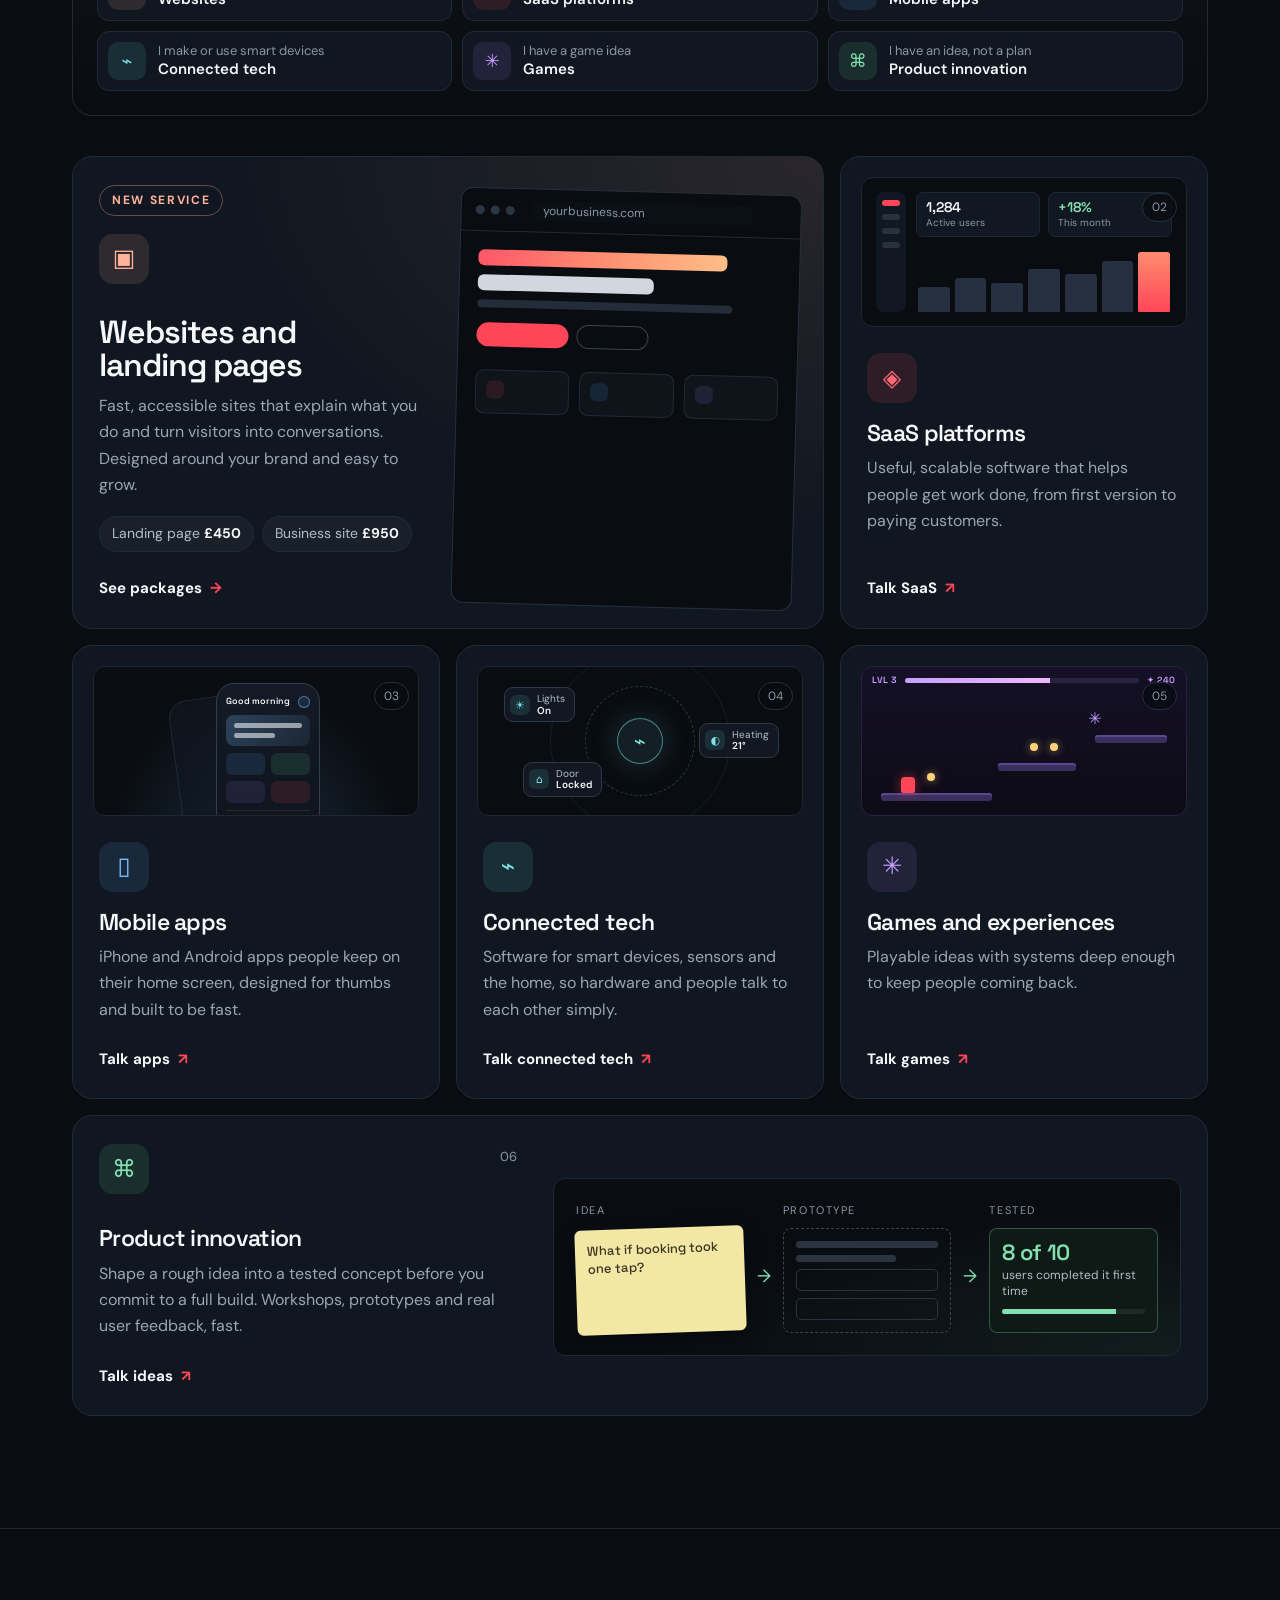
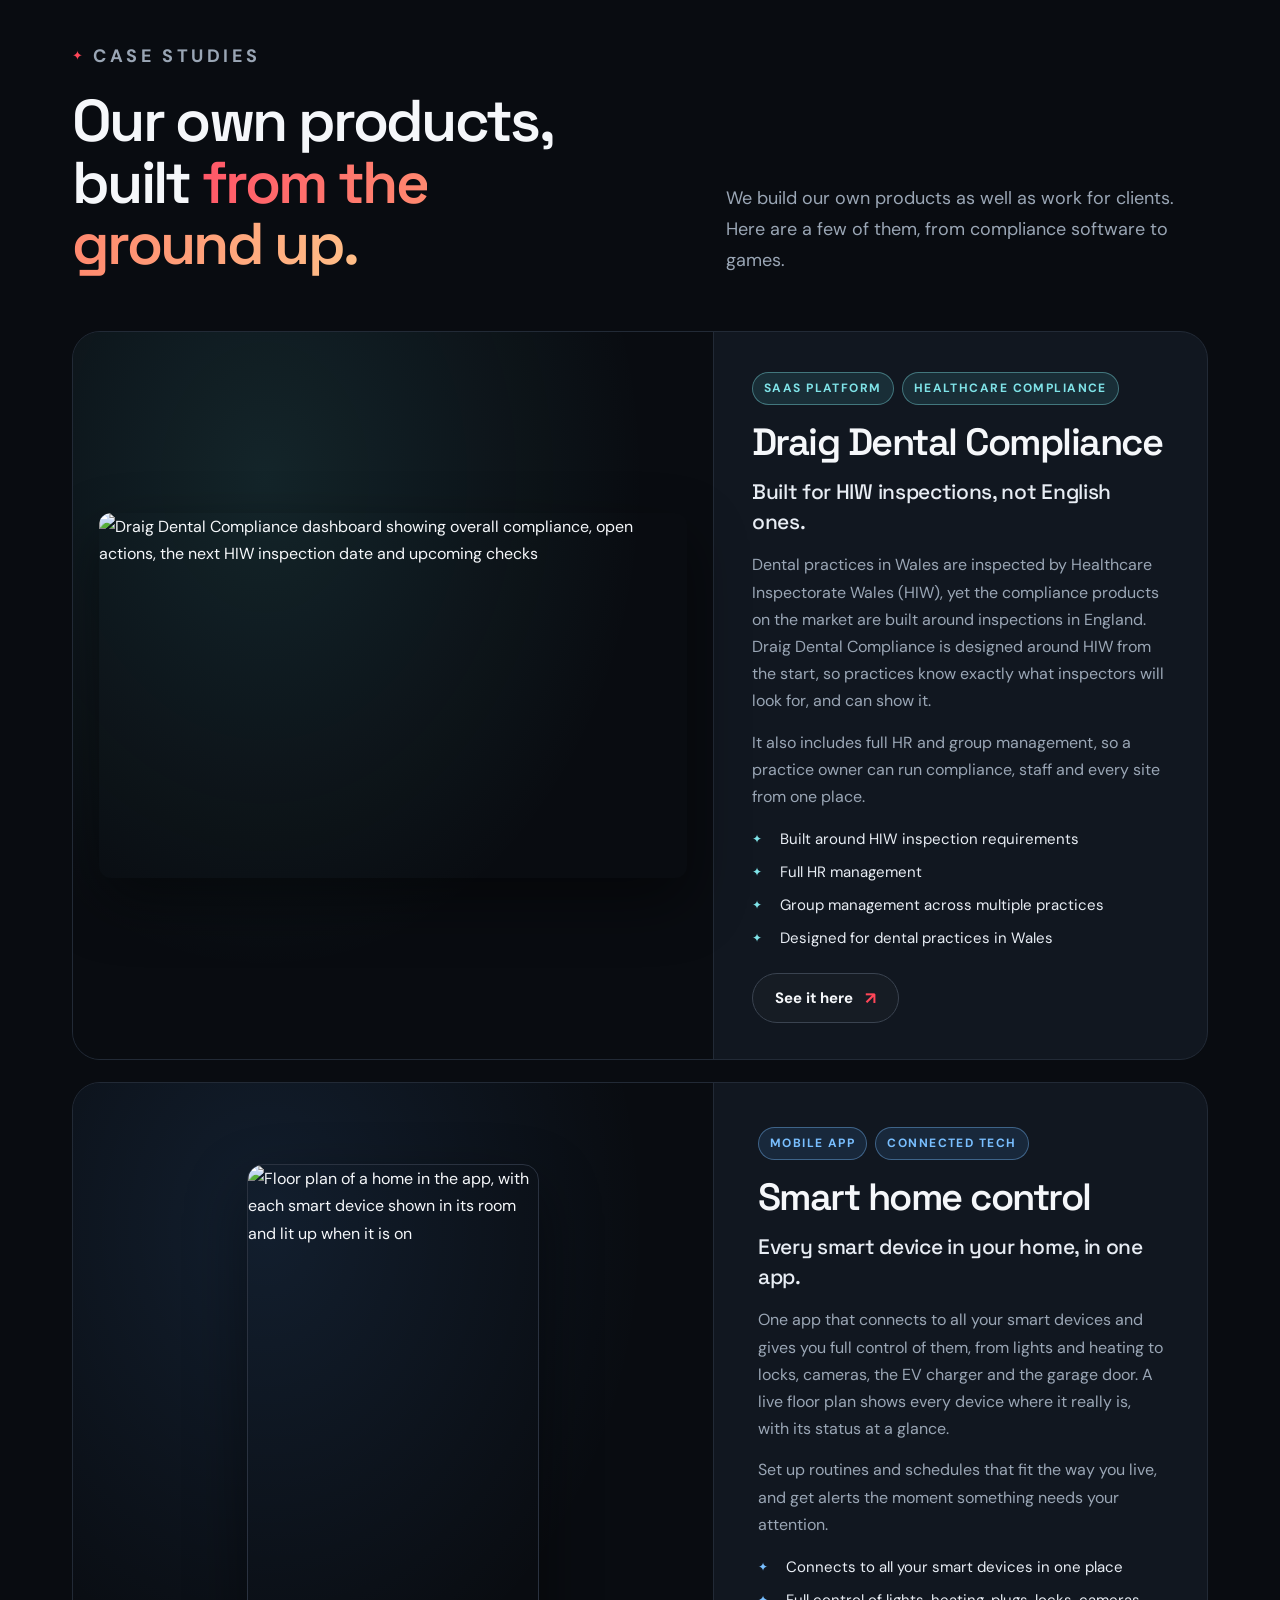
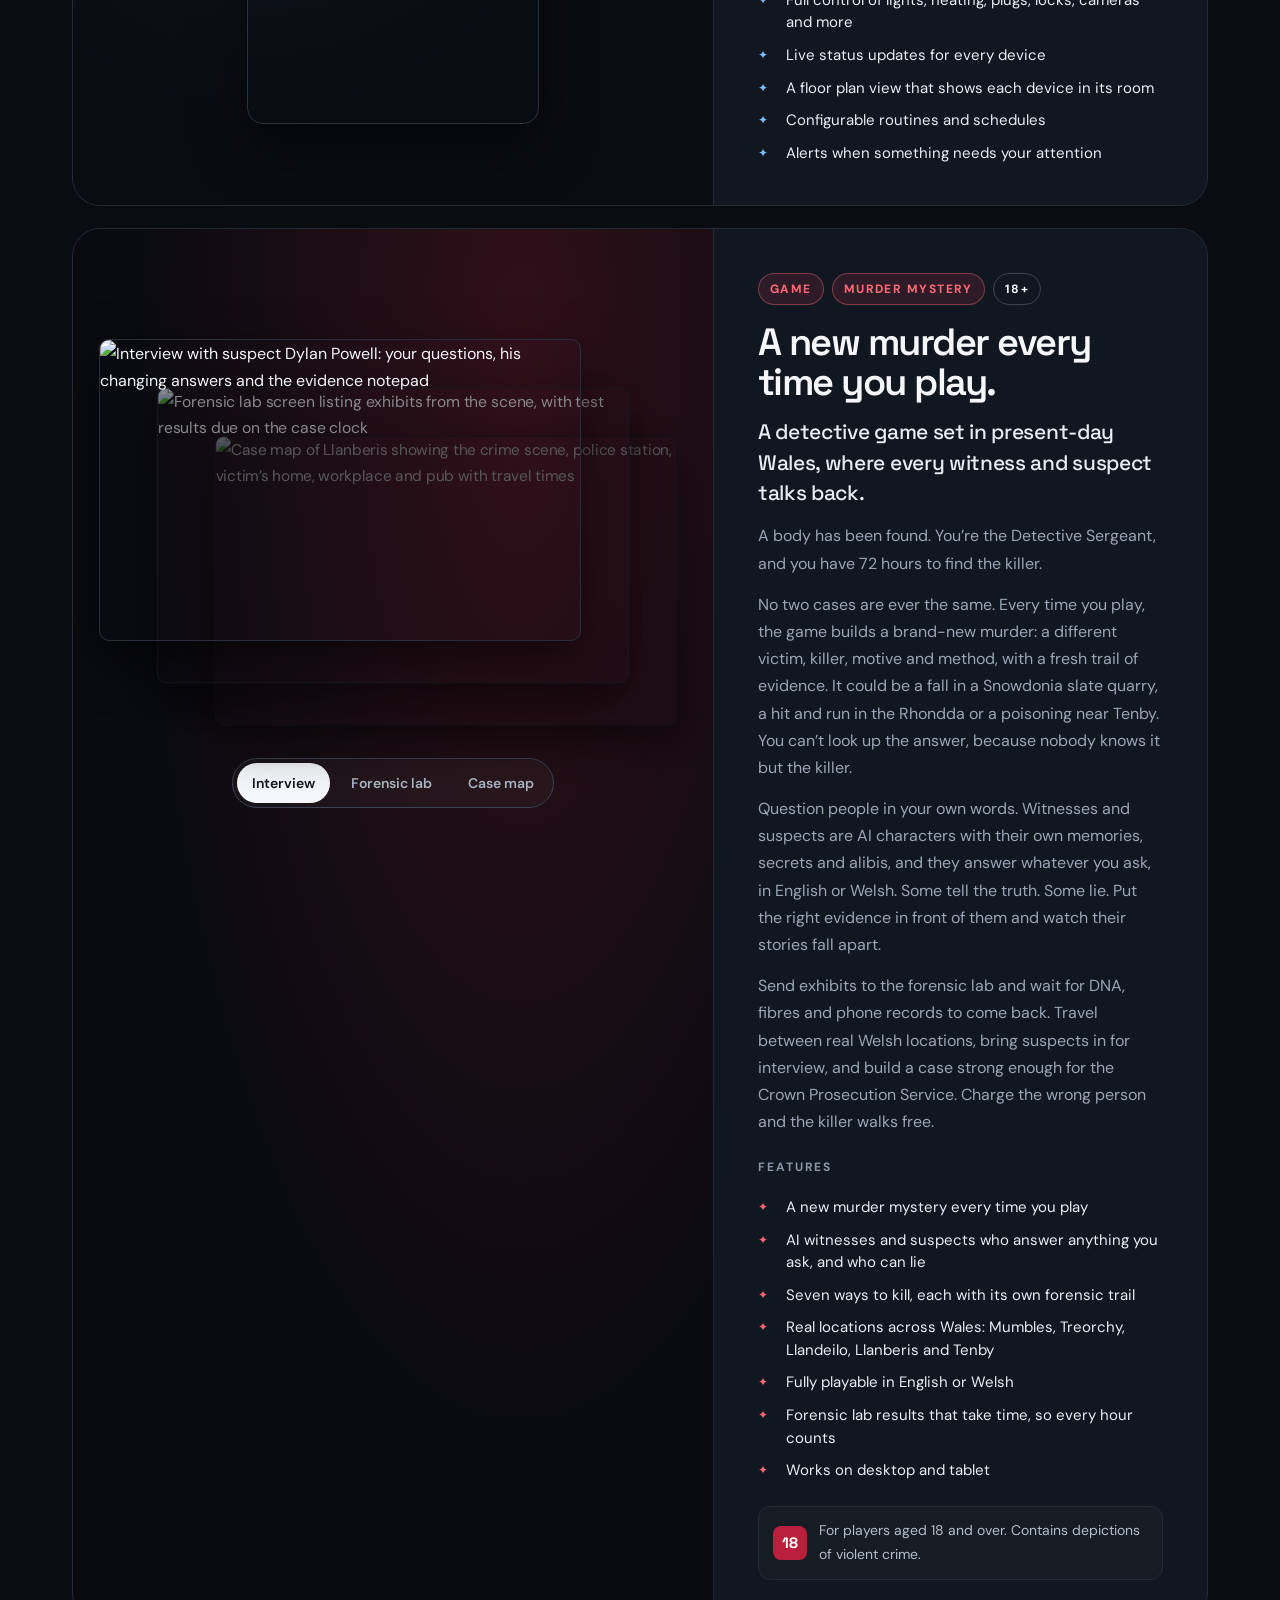
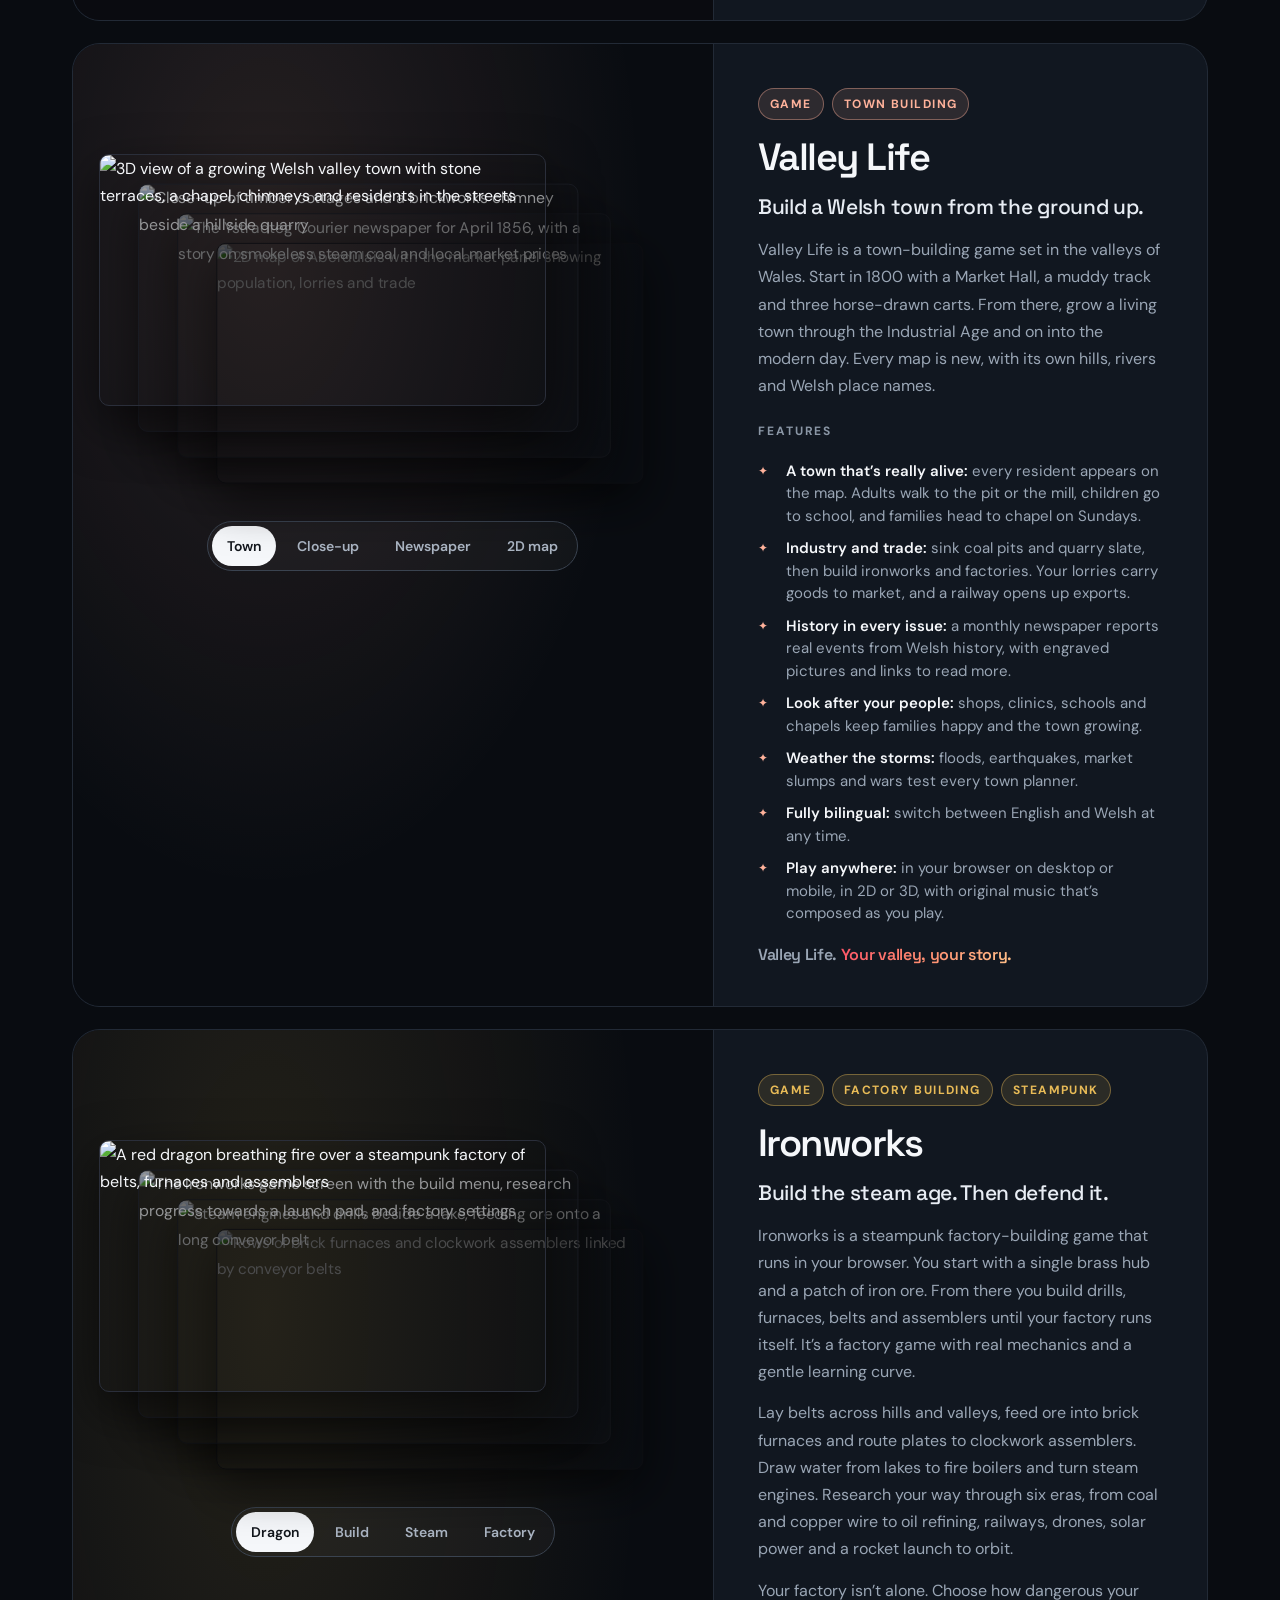
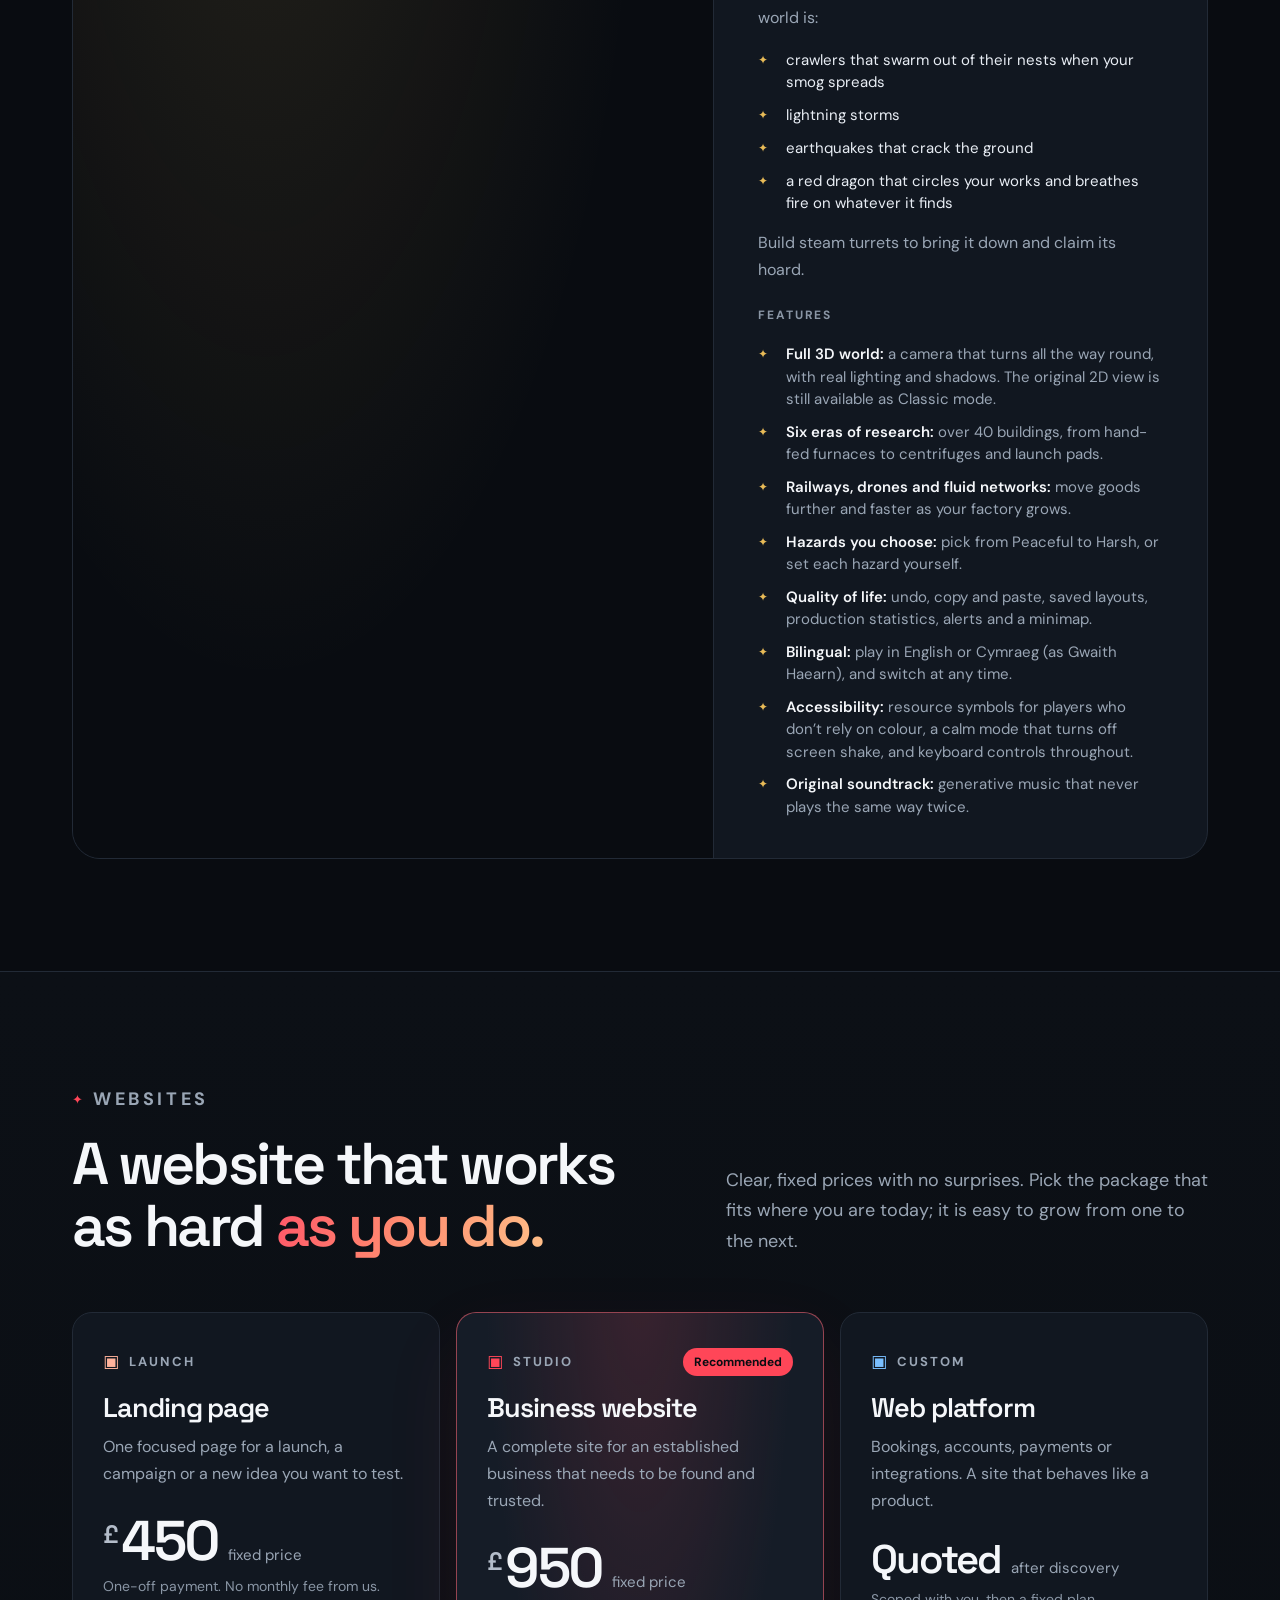
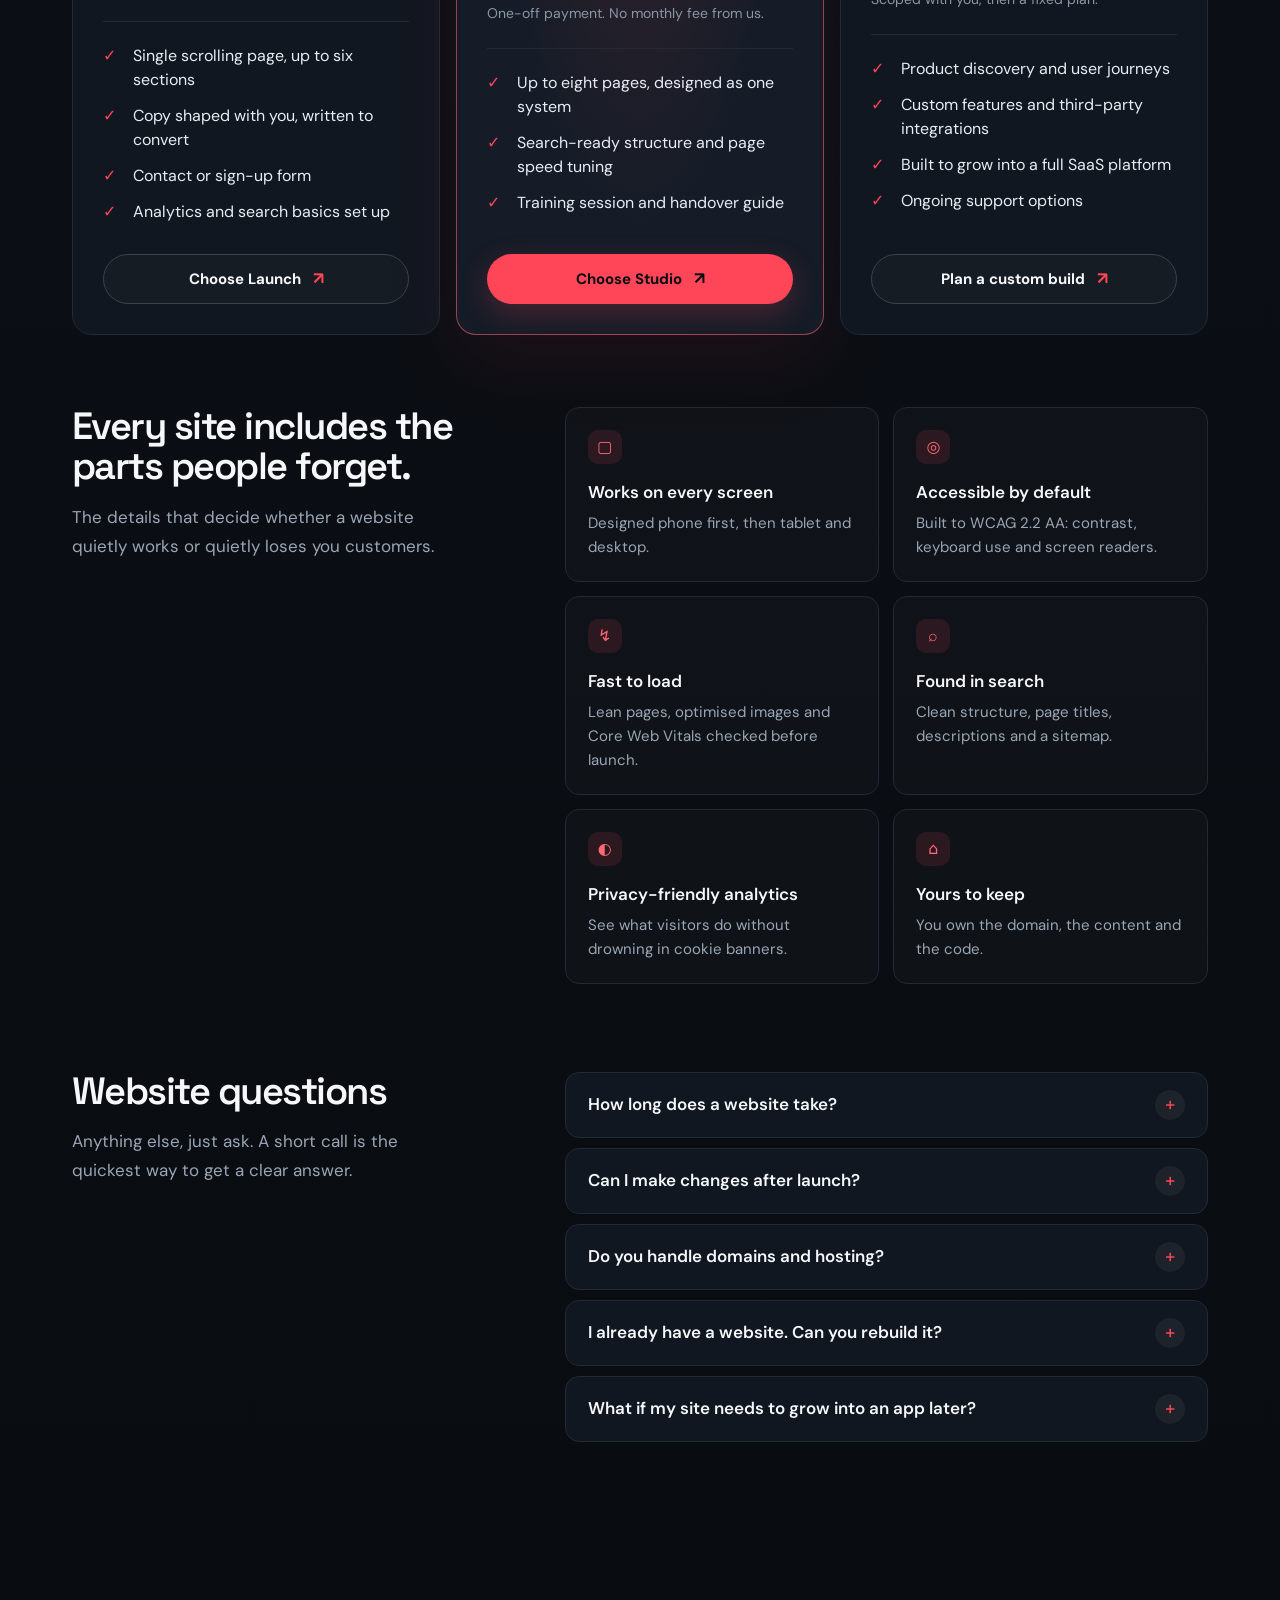
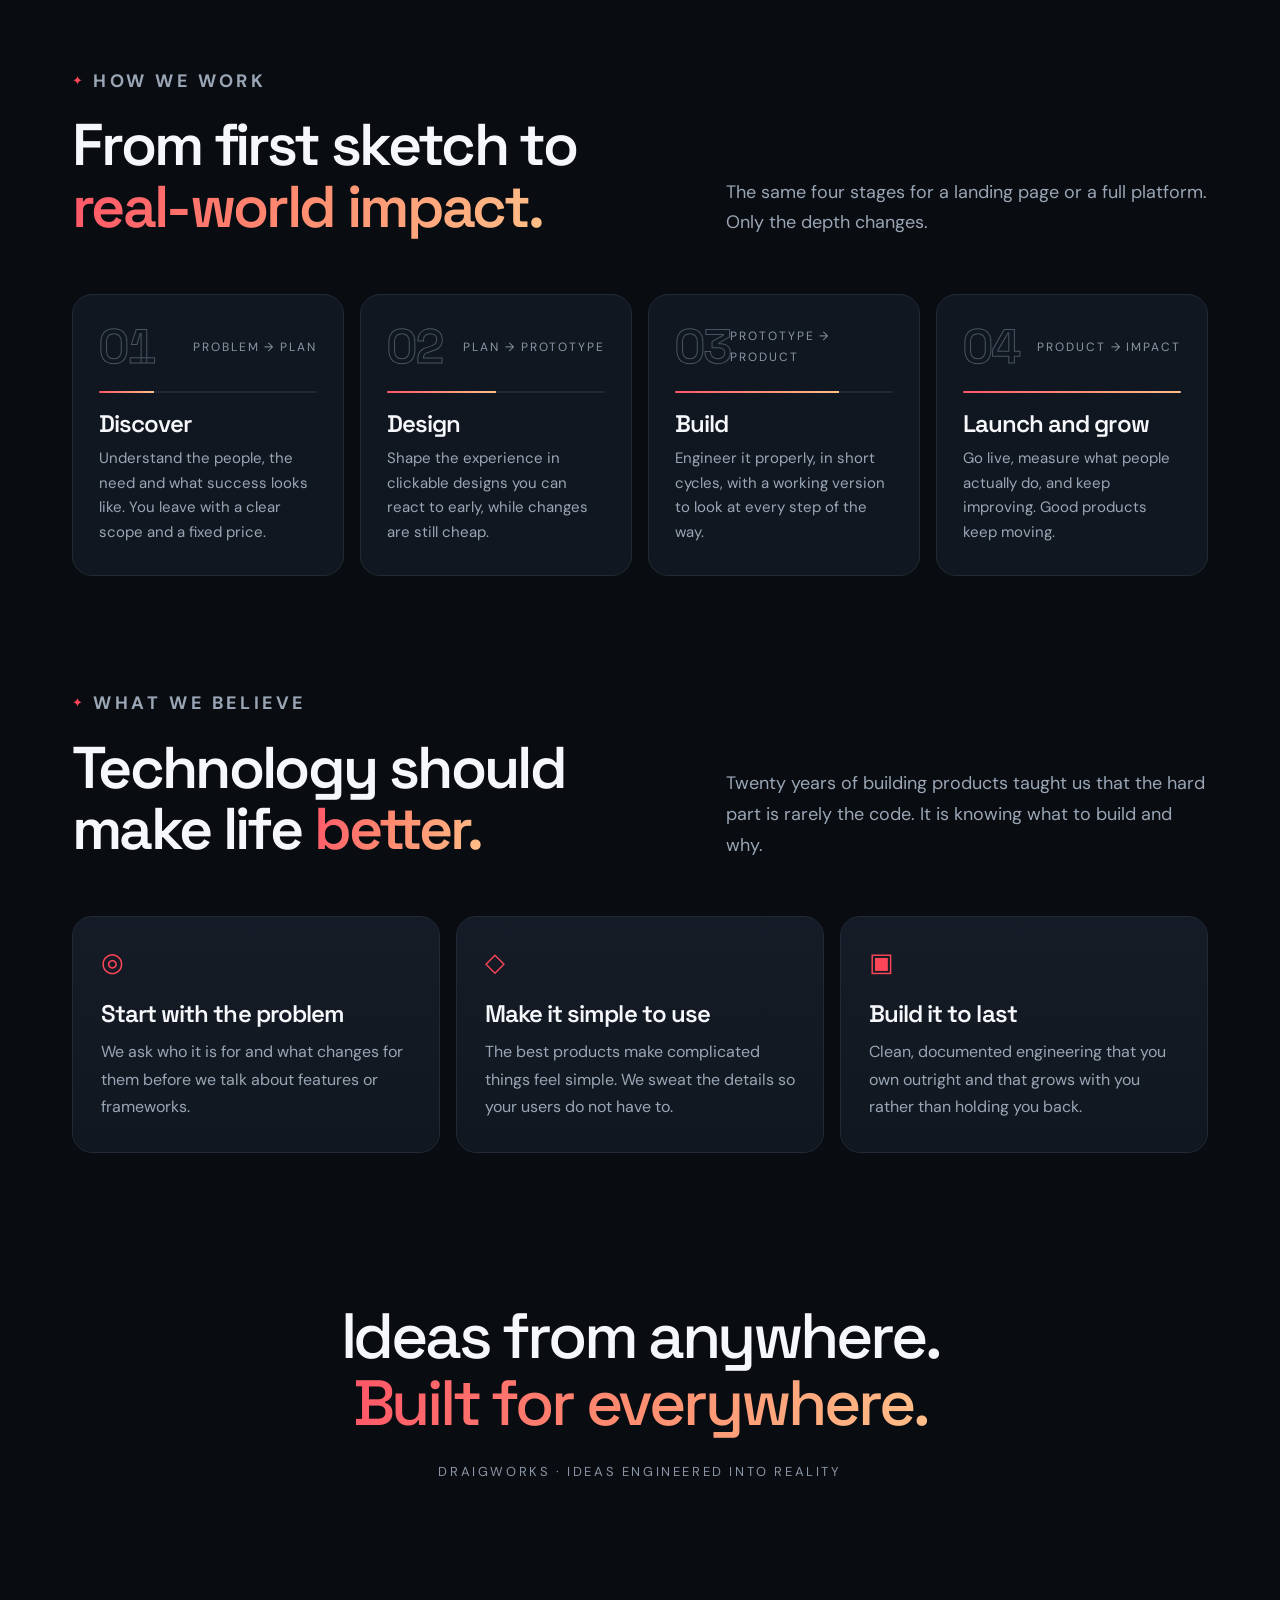
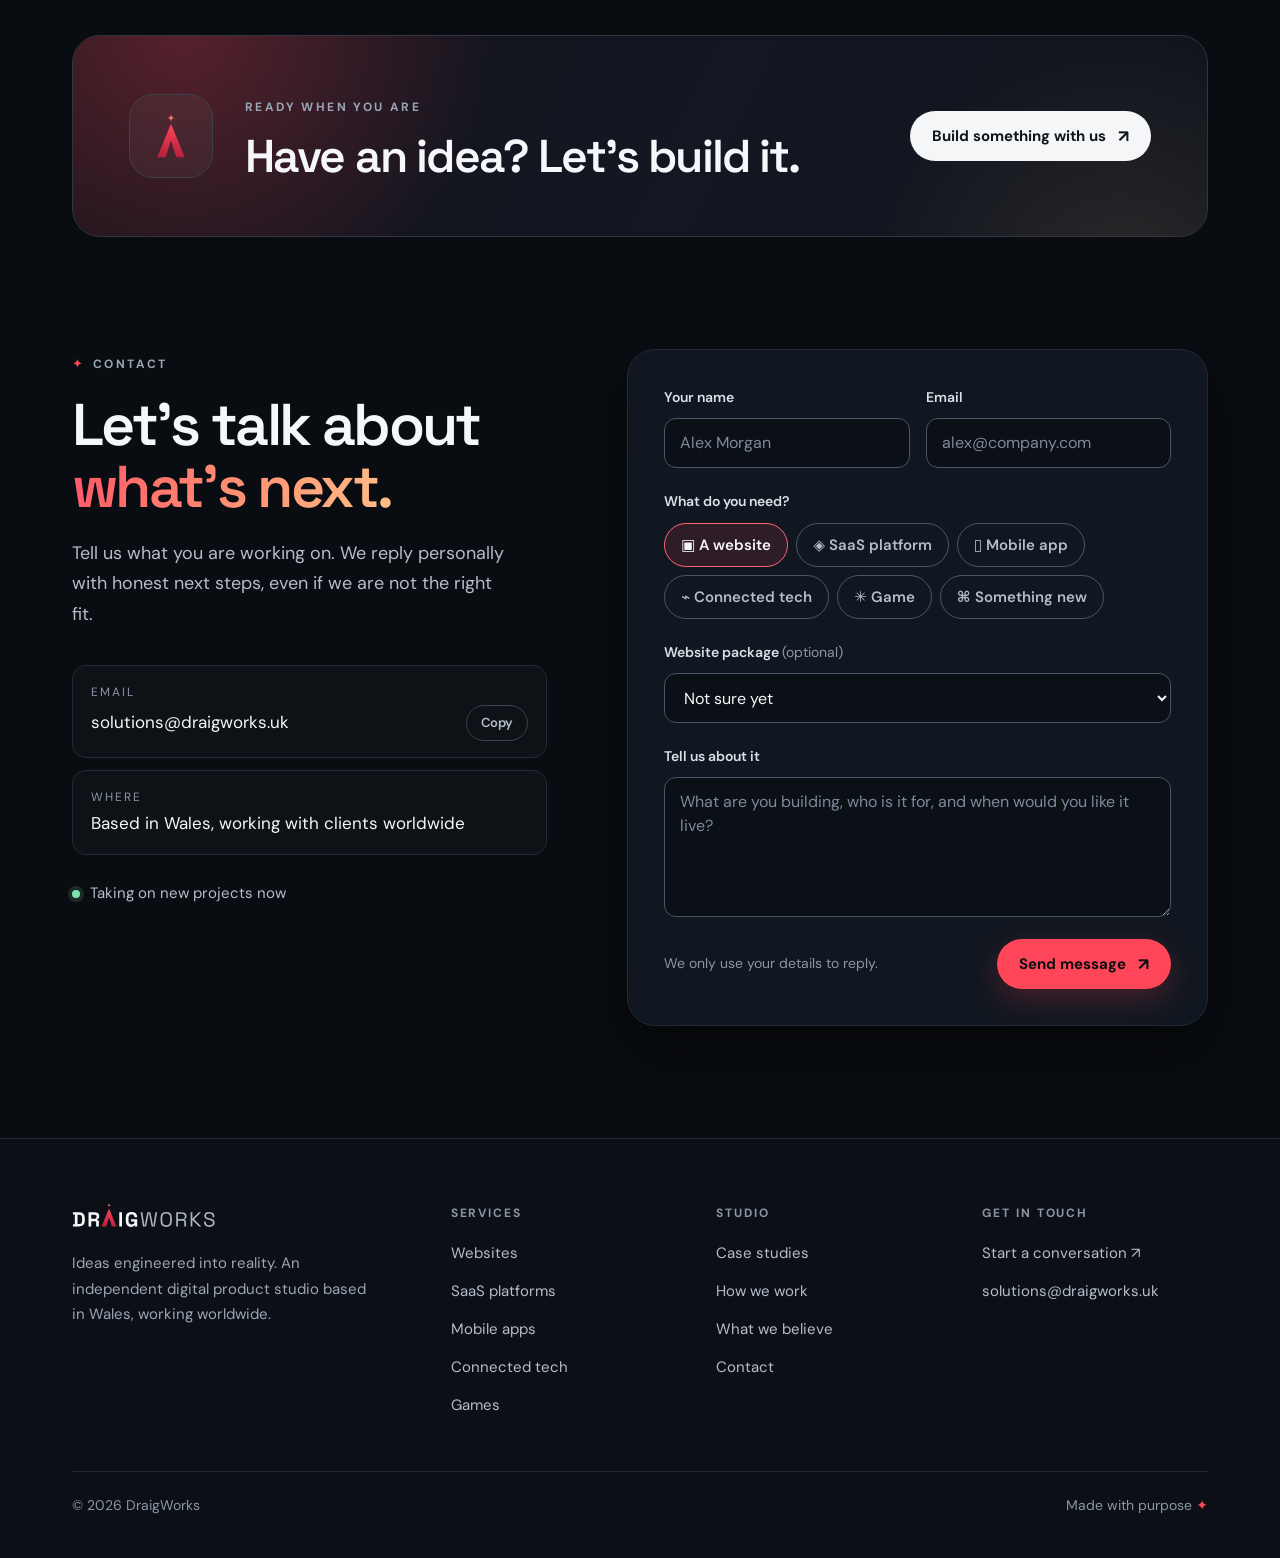
==== commit a5d2ac35: "case studies and email fix for portal" ====
--- a/index.html
+++ b/index.html
@@ -8,7 +8,9 @@
 <link rel="canonical" href="https://draigworks.uk/">
 <meta name="robots" content="index, follow">
 <meta name="theme-color" content="#090c11">
-<link rel="icon" type="image/svg+xml" href="data:image/svg+xml,%3Csvg xmlns='http://www.w3.org/2000/svg' viewBox='0 0 1200 1200'%3E%3Cdefs%3E%3ClinearGradient id='g' gradientUnits='userSpaceOnUse' x1='0' y1='-880' x2='0' y2='0'%3E%3Cstop offset='0' stop-color='%23ff4658'/%3E%3Cstop offset='1' stop-color='%23b91f3b'/%3E%3C/linearGradient%3E%3C/defs%3E%3Cg transform='translate(240 1157.5)'%3E%3Cpath fill='url(%23g)' d='M0 0L360 -880L720 0H500L360 -440L220 0Z'/%3E%3Cpath fill='%23ff7b66' d='M360 -1115L384 -1054L445 -1030L384 -1006L360 -945L336 -1006L275 -1030L336 -1054Z'/%3E%3C/g%3E%3C/svg%3E">
+<link rel="icon" href="/favicon.ico" sizes="48x48">
+<link rel="icon" type="image/svg+xml" href="/favicon.svg">
+<link rel="apple-touch-icon" href="/apple-touch-icon.png">
 <script type="application/ld+json">
 {
  "@context": "https://schema.org",
@@ -18,6 +20,7 @@
    "@id": "https://draigworks.uk/#business",
    "name": "DraigWorks",
    "url": "https://draigworks.uk/",
+   "logo": "https://draigworks.uk/icon-512.png",
    "slogan": "Ideas engineered into reality.",
    "description": "Independent digital product studio based in Wales, building websites, landing pages, SaaS platforms, mobile apps, connected tech and games for clients worldwide.",
    "email": "solutions@draigworks.uk",
@@ -156,6 +159,7 @@
   --ease:cubic-bezier(.2,.7,.2,1);
 }
 *,*::before,*::after{box-sizing:border-box}
+[hidden]{display:none!important}
 html{scroll-behavior:smooth;scroll-padding-top:calc(var(--header) + 16px)}
 body{margin:0;background:var(--bg);color:var(--text);font-family:var(--font-sans);font-size:16px;line-height:1.7;-webkit-font-smoothing:antialiased;overflow-x:hidden}
 a{color:inherit}
@@ -518,6 +522,156 @@
 .guide-list b{display:block;font-weight:600;font-size:15px;color:var(--text);line-height:1.3}
 .svc{scroll-margin-top:calc(var(--header) + 20px)}
 
+/* Case studies */
+.cases{border-top:1px solid var(--line)}
+.case-list{display:grid;gap:22px}
+.case{--acc:var(--red);--tint:var(--tint-red);display:grid;grid-template-columns:minmax(0,1fr) minmax(0,1.05fr);border:1px solid var(--line);border-radius:var(--r-xl);background:var(--card);overflow:hidden}
+.case.flip .case-visual{order:2}
+.case-dental{--acc:#7fe3e8;--tint:rgba(95,212,220,.12)}
+.case-detective{--acc:var(--red-soft);--tint:var(--tint-red)}
+.case-village{--acc:var(--ember);--tint:var(--tint-ember)}
+.case-visual{position:relative;display:grid;place-items:center;padding:40px 32px;min-height:440px;background:radial-gradient(ellipse at 30% 20%,var(--tint),transparent 60%),var(--bg);border-right:1px solid var(--line);min-width:0}
+.case.flip .case-visual{border-right:0;border-left:1px solid var(--line)}
+.case-visual img{display:block;width:100%;max-width:100%;height:auto;border-radius:12px;box-shadow:var(--shadow-lift)}
+.case-dental{grid-template-columns:minmax(0,1.3fr) minmax(0,1fr)}
+.case-dental .case-visual{padding:32px 26px}
+.case-dental .case-body{padding:40px 38px 36px}
+.case-body{padding:44px 44px 40px;display:flex;flex-direction:column;gap:14px;min-width:0}
+.case-tags{display:flex;flex-wrap:wrap;gap:8px}
+.case-tags span{font-size:12px;font-weight:700;letter-spacing:.12em;text-transform:uppercase;color:var(--acc);padding:5px 11px;border-radius:999px;border:1px solid color-mix(in srgb,var(--acc) 40%,transparent);background:var(--tint)}
+.case-tags .age{color:var(--text);border-color:var(--line-cta);background:transparent}
+.case h3{font-size:clamp(28px,3vw,38px);letter-spacing:-.04em;margin-top:4px}
+.case-lead{font:500 clamp(18px,1.8vw,21px)/1.45 var(--font-display);letter-spacing:-.015em;color:var(--text-lead)}
+.case-body>p:not(.case-lead):not(.case-fh):not(.case-rating){color:var(--muted);font-size:16px}
+.case-fh{margin-top:8px;font-size:12px;font-weight:700;letter-spacing:.16em;text-transform:uppercase;color:var(--subtle)}
+.case-feats{list-style:none;margin:4px 0 0;padding:0;display:grid;gap:10px}
+.case-feats.two{grid-template-columns:repeat(2,minmax(0,1fr));gap:10px 22px}
+.case-feats li{display:grid;grid-template-columns:20px 1fr;gap:8px;font-size:15px;line-height:1.5;color:var(--text-lead)}
+.case-feats li::before{content:"✦";color:var(--acc);font-size:12px;line-height:1.9}
+.case-actions{margin-top:10px}
+.case-rating{display:flex;align-items:center;gap:12px;margin-top:10px;padding:12px 14px;border-radius:12px;border:1px solid var(--line);background:rgba(255,255,255,.02);font-size:14px;color:var(--text-soft)}
+.case-rating b{flex:none;display:grid;place-items:center;width:34px;height:34px;border-radius:8px;background:var(--red-deep);color:#fff;font:700 15px/1 var(--font-display)}
+
+/* Dental mock-up */
+.dd{width:100%;max-width:420px;padding:20px;border-radius:16px;background:linear-gradient(180deg,#131a24,#0e131a);border:1px solid #2a3240;box-shadow:var(--shadow-lift);display:grid;gap:16px}
+.dd-top{display:flex;justify-content:space-between;align-items:center;gap:10px}
+.dd-top b{font:600 15px/1.2 var(--font-display);color:var(--text)}
+.dd-sites{white-space:nowrap;flex:none;font-size:12px;color:var(--subtle);padding:3px 9px;border-radius:999px;border:1px solid #2c3542}
+.dd-main{display:grid;grid-template-columns:110px 1fr;gap:18px;align-items:center}
+.dd-ring{width:110px;aspect-ratio:1;border-radius:50%;background:conic-gradient(#7fe3e8 0 92%,#1f2733 92% 100%);display:grid;place-items:center}
+.dd-ring span{width:78%;aspect-ratio:1;border-radius:50%;background:#10161f;display:grid;place-items:center;font:600 24px/1 var(--font-display);color:var(--text)}
+.dd-rows{list-style:none;margin:0;padding:0;display:grid;gap:8px;min-width:0}
+.dd-rows li{display:flex;align-items:center;gap:9px;font-size:13px;color:var(--text-soft);padding:7px 9px;border-radius:9px;background:#151c27;border:1px solid #212935;min-width:0}
+.dd-rows span{flex:1;min-width:0;white-space:nowrap;overflow:hidden;text-overflow:ellipsis}
+.dd-rows i{flex:none;width:18px;height:18px;border-radius:50%;display:grid;place-items:center;font-style:normal;font-size:10px;font-weight:700}
+.dd-rows i.ok{background:rgba(131,224,177,.15);color:var(--green)}
+.dd-rows i.due{background:rgba(255,178,155,.15);color:var(--ember)}
+.dd-rows em{font-style:normal;font-size:11px;color:var(--ember)}
+.dd-staff{display:flex;align-items:center;gap:6px;padding-top:14px;border-top:1px solid #222a35}
+.dd-hr{font-size:11px;font-weight:700;letter-spacing:.1em;color:#7fe3e8;margin-right:4px}
+.dd-staff i{width:26px;height:26px;border-radius:50%;background:#263040;border:2px solid #10161f;margin-left:-10px}
+.dd-staff i:first-of-type{margin-left:0}
+.dd-ready{margin-left:auto;font-size:12px;color:var(--green)}
+
+/* Detective mock-up */
+.case-detective .case-visual{background:radial-gradient(ellipse at 70% 10%,rgba(185,31,59,.22),transparent 60%),#0a0b10}
+.dt{width:100%;max-width:420px;display:grid;gap:14px}
+.dt-top{display:flex;justify-content:space-between;align-items:center;gap:10px;padding:12px 14px;border-radius:12px;background:#14121a;border:1px solid #2c2633}
+.dt-top b{font:600 14px/1.2 var(--font-display);color:var(--text);letter-spacing:.01em}
+.dt-clock{font:600 18px/1 var(--font-display);color:var(--red-soft);font-variant-numeric:tabular-nums;white-space:nowrap}
+.dt-clock small{font:500 11px/1 var(--font-sans);color:var(--subtle)}
+.dt-chat{display:grid;gap:10px;padding:16px;border-radius:14px;background:#111019;border:1px solid #26222e}
+.bub{max-width:86%;padding:10px 13px;border-radius:14px;font-size:14px;line-height:1.45;color:var(--text-lead)}
+.bub small{display:block;font-size:10px;letter-spacing:.12em;text-transform:uppercase;color:var(--subtle);margin-bottom:3px}
+.bub.me{justify-self:end;background:#2a1820;border:1px solid rgba(255,100,115,.3);border-bottom-right-radius:4px}
+.bub.them{justify-self:start;background:#1a1c25;border:1px solid #2a2e3a;border-bottom-left-radius:4px}
+.dt-lab{display:grid;gap:8px;padding:14px 16px;border-radius:14px;background:#111019;border:1px solid #26222e}
+.dt-lab>small{font-size:10px;letter-spacing:.14em;text-transform:uppercase;color:var(--subtle)}
+.dt-lab div{display:flex;justify-content:space-between;gap:10px;font-size:13px;color:var(--text-soft)}
+.dt-lab em{font-style:normal;font-size:12px}
+.dt-lab em.wait{color:var(--subtle)}
+.dt-lab em.hit{color:var(--red-soft);font-weight:700}
+
+/* Village mock-up */
+.vg{width:100%;max-width:420px;display:grid;gap:14px}
+.vg-paper{padding:16px 18px;border-radius:6px;background:#ece3cf;color:#2b2418;box-shadow:var(--shadow-lift);transform:rotate(-1.5deg)}
+.vg-mast{display:flex;justify-content:space-between;align-items:baseline;gap:10px;padding-bottom:8px;margin-bottom:10px;border-bottom:2px solid #2b2418}
+.vg-mast b{font:700 18px/1.1 Georgia,"Times New Roman",serif;letter-spacing:.01em}
+.vg-mast small{font:italic 12px/1 Georgia,serif;color:#5a4e38}
+.vg-cols{display:grid;grid-template-columns:1fr 1fr;gap:14px}
+.vg-cols div{display:grid;gap:6px}
+.vg-cols i{display:block;height:5px;border-radius:2px;background:#b7aa8c}
+.vg-cols i.h{height:9px;width:85%;background:#5a4e38}
+.vg-town{position:relative;height:86px;border-radius:12px;background:linear-gradient(180deg,#141a24 0%,#151c25 60%,#1d2a22 60%,#17221b 100%);border:1px solid #262f3c;overflow:hidden}
+.vg-town i{position:absolute;bottom:34px;display:block;background:#2c3542;border-radius:2px 2px 0 0}
+.vg-town .b1{left:8%;width:34px;height:26px}.vg-town .b2{left:22%;width:28px;height:20px}
+.vg-town .b3{left:62%;width:36px;height:24px}.vg-town .b4{left:80%;width:26px;height:18px}
+.vg-town .chapel{left:40%;width:40px;height:38px;background:#36404e;clip-path:polygon(0 30%,50% 0,100% 30%,100% 100%,0 100%)}
+.vg-town .stack{left:90%;width:8px;height:52px;background:#3b2f2a}
+.vg-town .stack::after{content:"";position:absolute;left:-6px;top:-14px;width:20px;height:12px;border-radius:50%;background:rgba(200,200,210,.18)}
+.vg-res{display:grid;grid-template-columns:1fr 1fr;gap:10px;padding:14px 16px;border-radius:14px;background:#121822;border:1px solid #222a35}
+.vg-res div{display:grid;gap:5px;font-size:12px;color:var(--text-soft)}
+.vg-res b{display:block;height:6px;border-radius:3px;background:#202835;overflow:hidden}
+.vg-res b i{display:block;height:100%;background:linear-gradient(90deg,var(--ember),#ffcf8a)}
+
+@media (max-width:1020px){
+  .case,.case.flip{grid-template-columns:1fr}
+  .case.flip .case-visual{order:0;border-left:0}
+  .case-visual{border-right:0;border-bottom:1px solid var(--line);min-height:0;padding:36px 24px}
+}
+@media (max-width:760px){
+  .case{border-radius:var(--r-lg)}
+  .case-body{padding:26px 20px 26px}
+  .case-feats.two{grid-template-columns:1fr}
+  .case-visual{padding:28px 16px}
+  .dd-main{grid-template-columns:1fr;gap:14px;justify-items:center}
+  .dd-ring{width:96px}.dd-ring span{font-size:21px}
+  .dd-rows{width:100%}
+  .dd-rows span{white-space:normal}
+}
+
+/* Detective case: overlapping screenshot stack, same layout as the dental card */
+.case-detective{grid-template-columns:minmax(0,1.3fr) minmax(0,1fr)}
+.case-detective .case-visual.case-gallery{align-items:start;padding:40px 26px 32px}
+.stack-shots{position:sticky;top:110px;width:100%;display:grid;gap:22px;justify-items:center}
+.shots{position:relative;width:100%;aspect-ratio:16/10.8}
+.shots img{position:absolute;left:0;top:0;width:82%;height:auto;border-radius:10px;border:1px solid #2a2e3a;box-shadow:0 18px 50px rgba(0,0,0,.55);cursor:pointer;transition:transform .45s var(--ease),opacity .45s,filter .45s}
+.shots img[data-pos="0"]{z-index:3;transform:translate(0,0)}
+.shots img[data-pos="1"]{z-index:2;transform:translate(11%,15%) scale(.98);filter:brightness(.55)}
+.shots img[data-pos="2"]{z-index:1;transform:translate(22%,30%) scale(.96);filter:brightness(.35)}
+.shots img:not([data-pos="0"]):hover{filter:brightness(.8)}
+.shot-tabs{display:flex;flex-wrap:wrap;justify-content:center;gap:6px;padding:4px;border:1px solid var(--line-cta);border-radius:999px;background:rgba(255,255,255,.03)}
+.shot-tabs button{min-height:40px;padding:0 15px;border:0;border-radius:999px;background:transparent;color:var(--nav);font:600 14px/1 var(--font-sans);cursor:pointer;transition:background .2s,color .2s}
+.shot-tabs button:hover{color:var(--text)}
+.shot-tabs button[aria-pressed="true"]{background:var(--text);color:var(--on-light)}
+.case-detective .case-feats.two{grid-template-columns:1fr}
+@media (max-width:1020px){.case-detective{grid-template-columns:1fr}.stack-shots{position:static;max-width:640px;margin-inline:auto}.case-detective .case-visual.case-gallery{padding:32px 20px 26px}}
+@media (max-width:760px){.shot-tabs button{padding:0 12px;font-size:13px}}
+
+/* Valley Life: four-screenshot stack, same layout as the dental card */
+.case-village{grid-template-columns:minmax(0,1.3fr) minmax(0,1fr)}
+.case-village .case-visual.case-gallery{align-items:start;padding:40px 26px 32px}
+.shots.four{aspect-ratio:16/9.4}
+.shots.four img{width:76%}
+.shots.four img[data-pos="1"]{transform:translate(8%,11%) scale(.985);filter:brightness(.6)}
+.shots.four img[data-pos="2"]{transform:translate(16%,22%) scale(.97);filter:brightness(.42)}
+.shots.four img[data-pos="3"]{z-index:0;transform:translate(24%,33%) scale(.955);filter:brightness(.3)}
+.case-feats.rich li span{color:var(--muted)}
+.case-feats.rich li b{color:var(--text);font-weight:600}
+.case-tagline{margin-top:6px;font:600 clamp(20px,2vw,24px)/1.3 var(--font-display);letter-spacing:-.02em;color:var(--text)}
+@media (max-width:1020px){.case-village{grid-template-columns:1fr}.case-village .case-visual.case-gallery{padding:32px 20px 26px}}
+
+/* Smart home case: tall phone-style screenshot */
+.case-smart{--acc:var(--blue);--tint:var(--tint-blue);grid-template-columns:minmax(0,1.3fr) minmax(0,1fr)}
+.case-smart .case-visual{padding:36px 26px}
+.case-visual img.shot-tall{width:auto;max-width:100%;max-height:560px;border-radius:16px;border:1px solid #2a3240}
+@media (max-width:1020px){.case-smart{grid-template-columns:1fr}.case-visual img.shot-tall{max-height:480px}}
+
+/* Ironworks: brass accent, four-screenshot stack */
+.case-iron{--acc:#e8bb57;--tint:rgba(232,187,87,.12);grid-template-columns:minmax(0,1.3fr) minmax(0,1fr)}
+.case-iron .case-visual.case-gallery{align-items:start;padding:40px 26px 32px}
+@media (max-width:1020px){.case-iron{grid-template-columns:1fr}.case-iron .case-visual.case-gallery{padding:32px 20px 26px}}
+
 /* Language switch */
 .site-header .wrap{justify-content:flex-start}
 .brand{margin-right:auto}
@@ -674,6 +828,7 @@
     <button class="nav-toggle" type="button" id="navToggle" aria-expanded="false" aria-controls="siteNav" aria-label="Open menu">☰</button>
     <nav class="nav" id="siteNav" aria-label="Main">
       <a href="#services">Services</a>
+      <a href="#work">Work</a>
       <a href="#websites">Websites</a>
       <a href="#process">How we work</a>
       <a href="#beliefs">About</a>
@@ -853,6 +1008,105 @@
             <div class="stage s-test"><small>Tested</small><div class="res"><b>8 of 10</b><span>users completed it first time</span><div class="meter"><i></i></div></div></div>
           </div>
         </a>
+      </div>
+    </div>
+  </section>
+
+  <section class="block cases" id="work" aria-labelledby="work-h">
+    <div class="wrap">
+      <div class="sec-head">
+        <div>
+          <p class="eyebrow"><span class="spark" aria-hidden="true">✦</span>Case studies</p>
+          <h2 id="work-h">Our own products, built <span class="grad">from the ground up.</span></h2>
+        </div>
+        <p>We build our own products as well as work for clients. Here are a few of them, from compliance software to games.</p>
+      </div>
+
+      <div class="case-list">
+
+        <article class="case case-dental" aria-labelledby="cs-dental">
+          <div class="case-visual">
+            <img class="shot" src="/images/draig-dental-compliance.webp" width="861" height="535" loading="lazy" decoding="async" alt="Draig Dental Compliance dashboard showing overall compliance, open actions, the next HIW inspection date and upcoming checks">
+          </div>
+          <div class="case-body">
+            <div class="case-tags"><span>SaaS platform</span><span>Healthcare compliance</span></div>
+            <h3 id="cs-dental">Draig Dental Compliance</h3>
+            <p class="case-lead">Built for HIW inspections, not English ones.</p>
+            <p>Dental practices in Wales are inspected by Healthcare Inspectorate Wales (HIW), yet the compliance products on the market are built around inspections in England. Draig Dental Compliance is designed around HIW from the start, so practices know exactly what inspectors will look for, and can show it.</p>
+            <p>It also includes full HR and group management, so a practice owner can run compliance, staff and every site from one place.</p>
+            <ul class="case-feats"><li>Built around HIW inspection requirements</li><li>Full HR management</li><li>Group management across multiple practices</li><li>Designed for dental practices in Wales</li></ul>
+            <div class="case-actions"><a class="btn btn-outline" href="https://draigworks.uk/dw">See it here <span class="arr" aria-hidden="true">↗</span></a></div>
+          </div>
+        </article>
+
+        <article class="case case-smart" aria-labelledby="cs-smart">
+          <div class="case-visual">
+            <img class="shot-tall" src="/images/smart-home-floorplan.webp" width="780" height="1504" loading="lazy" decoding="async" alt="Floor plan of a home in the app, with each smart device shown in its room and lit up when it is on">
+          </div>
+          <div class="case-body">
+            <div class="case-tags"><span>Mobile app</span><span>Connected tech</span></div>
+            <h3 id="cs-smart">Smart home control</h3>
+            <p class="case-lead">Every smart device in your home, in one app.</p>
+            <p>One app that connects to all your smart devices and gives you full control of them, from lights and heating to locks, cameras, the EV charger and the garage door. A live floor plan shows every device where it really is, with its status at a glance.</p>
+            <p>Set up routines and schedules that fit the way you live, and get alerts the moment something needs your attention.</p>
+            <ul class="case-feats"><li>Connects to all your smart devices in one place</li><li>Full control of lights, heating, plugs, locks, cameras and more</li><li>Live status updates for every device</li><li>A floor plan view that shows each device in its room</li><li>Configurable routines and schedules</li><li>Alerts when something needs your attention</li></ul>
+          </div>
+        </article>
+
+        <article class="case case-detective" aria-labelledby="cs-detective">
+          <div class="case-visual case-gallery">
+            <div class="stack-shots"><div class="shots"><img src="/images/detective-interview.webp" width="1600" height="1000" loading="lazy" decoding="async" alt="Interview with suspect Dylan Powell: your questions, his changing answers and the evidence notepad" data-shot="0" data-pos="0"><img src="/images/detective-forensic-lab.webp" width="1600" height="1000" loading="lazy" decoding="async" alt="Forensic lab screen listing exhibits from the scene, with test results due on the case clock" data-shot="1" data-pos="1"><img src="/images/detective-case-map.webp" width="1600" height="1000" loading="lazy" decoding="async" alt="Case map of Llanberis showing the crime scene, police station, victim’s home, workplace and pub with travel times" data-shot="2" data-pos="2"></div>
+            <div class="shot-tabs" role="group" aria-label="Screenshots"><button type="button" data-shot="0" aria-pressed="true">Interview</button><button type="button" data-shot="1" aria-pressed="false">Forensic lab</button><button type="button" data-shot="2" aria-pressed="false">Case map</button></div></div>
+          </div>
+          <div class="case-body">
+            <div class="case-tags"><span>Game</span><span>Murder mystery</span><span class="age">18+</span></div>
+            <h3 id="cs-detective">A new murder every time you play.</h3>
+            <p class="case-lead">A detective game set in present-day Wales, where every witness and suspect talks back.</p>
+            <p>A body has been found. You’re the Detective Sergeant, and you have 72 hours to find the killer.</p>
+            <p>No two cases are ever the same. Every time you play, the game builds a brand-new murder: a different victim, killer, motive and method, with a fresh trail of evidence. It could be a fall in a Snowdonia slate quarry, a hit and run in the Rhondda or a poisoning near Tenby. You can’t look up the answer, because nobody knows it but the killer.</p>
+            <p>Question people in your own words. Witnesses and suspects are AI characters with their own memories, secrets and alibis, and they answer whatever you ask, in English or Welsh. Some tell the truth. Some lie. Put the right evidence in front of them and watch their stories fall apart.</p>
+            <p>Send exhibits to the forensic lab and wait for DNA, fibres and phone records to come back. Travel between real Welsh locations, bring suspects in for interview, and build a case strong enough for the Crown Prosecution Service. Charge the wrong person and the killer walks free.</p>
+            <p class="case-fh">Features</p>
+            <ul class="case-feats two"><li>A new murder mystery every time you play</li><li>AI witnesses and suspects who answer anything you ask, and who can lie</li><li>Seven ways to kill, each with its own forensic trail</li><li>Real locations across Wales: Mumbles, Treorchy, Llandeilo, Llanberis and Tenby</li><li>Fully playable in English or Welsh</li><li>Forensic lab results that take time, so every hour counts</li><li>Works on desktop and tablet</li></ul>
+            <p class="case-rating"><b aria-hidden="true">18</b><span>For players aged 18 and over. Contains depictions of violent crime.</span></p>
+          </div>
+        </article>
+
+        <article class="case case-village" aria-labelledby="cs-village">
+          <div class="case-visual case-gallery">
+            <div class="stack-shots"><div class="shots four"><img src="/images/valley-life-town.webp" width="1600" height="900" loading="lazy" decoding="async" alt="3D view of a growing Welsh valley town with stone terraces, a chapel, chimneys and residents in the streets" data-shot="0" data-pos="0"><img src="/images/valley-life-closeup.webp" width="1600" height="900" loading="lazy" decoding="async" alt="Close-up of timber cottages and a brickworks chimney beside a hillside quarry" data-shot="1" data-pos="1"><img src="/images/valley-life-newspaper.webp" width="1600" height="900" loading="lazy" decoding="async" alt="The Ystradteg Courier newspaper for April 1856, with a story on smokeless steam coal and local market prices" data-shot="2" data-pos="2"><img src="/images/valley-life-map.webp" width="1600" height="900" loading="lazy" decoding="async" alt="2D map of Aberdulais with the market panel showing population, lorries and trade" data-shot="3" data-pos="3"></div>
+            <div class="shot-tabs" role="group" aria-label="Screenshots"><button type="button" data-shot="0" aria-pressed="true">Town</button><button type="button" data-shot="1" aria-pressed="false">Close-up</button><button type="button" data-shot="2" aria-pressed="false">Newspaper</button><button type="button" data-shot="3" aria-pressed="false">2D map</button></div></div>
+          </div>
+          <div class="case-body">
+            <div class="case-tags"><span>Game</span><span>Town building</span></div>
+            <h3 id="cs-village">Valley Life</h3>
+            <p class="case-lead">Build a Welsh town from the ground up.</p>
+            <p>Valley Life is a town-building game set in the valleys of Wales. Start in 1800 with a Market Hall, a muddy track and three horse-drawn carts. From there, grow a living town through the Industrial Age and on into the modern day. Every map is new, with its own hills, rivers and Welsh place names.</p>
+            <p class="case-fh">Features</p>
+            <ul class="case-feats rich"><li><span><b>A town that’s really alive:</b> every resident appears on the map. Adults walk to the pit or the mill, children go to school, and families head to chapel on Sundays.</span></li><li><span><b>Industry and trade:</b> sink coal pits and quarry slate, then build ironworks and factories. Your lorries carry goods to market, and a railway opens up exports.</span></li><li><span><b>History in every issue:</b> a monthly newspaper reports real events from Welsh history, with engraved pictures and links to read more.</span></li><li><span><b>Look after your people:</b> shops, clinics, schools and chapels keep families happy and the town growing.</span></li><li><span><b>Weather the storms:</b> floods, earthquakes, market slumps and wars test every town planner.</span></li><li><span><b>Fully bilingual:</b> switch between English and Welsh at any time.</span></li><li><span><b>Play anywhere:</b> in your browser on desktop or mobile, in 2D or 3D, with original music that’s composed as you play.</span></li></ul>
+            <p class="case-tagline">Valley Life. <span class="grad">Your valley, your story.</span></p>
+          </div>
+        </article>
+
+        <article class="case case-iron" aria-labelledby="cs-iron">
+          <div class="case-visual case-gallery">
+            <div class="stack-shots"><div class="shots four"><img src="/images/ironworks-dragon.webp" width="1600" height="900" loading="lazy" decoding="async" alt="A red dragon breathing fire over a steampunk factory of belts, furnaces and assemblers" data-shot="0" data-pos="0"><img src="/images/ironworks-build.webp" width="1600" height="900" loading="lazy" decoding="async" alt="The Ironworks game screen with the build menu, research progress towards a launch pad, and factory settings" data-shot="1" data-pos="1"><img src="/images/ironworks-steam.webp" width="1600" height="900" loading="lazy" decoding="async" alt="Steam engines and drills beside a lake, feeding ore onto a long conveyor belt" data-shot="2" data-pos="2"><img src="/images/ironworks-factory.webp" width="1600" height="900" loading="lazy" decoding="async" alt="Rows of brick furnaces and clockwork assemblers linked by conveyor belts" data-shot="3" data-pos="3"></div>
+            <div class="shot-tabs" role="group" aria-label="Screenshots"><button type="button" data-shot="0" aria-pressed="true">Dragon</button><button type="button" data-shot="1" aria-pressed="false">Build</button><button type="button" data-shot="2" aria-pressed="false">Steam</button><button type="button" data-shot="3" aria-pressed="false">Factory</button></div></div>
+          </div>
+          <div class="case-body">
+            <div class="case-tags"><span>Game</span><span>Factory building</span><span>Steampunk</span></div>
+            <h3 id="cs-iron">Ironworks</h3>
+            <p class="case-lead">Build the steam age. Then defend it.</p>
+            <p>Ironworks is a steampunk factory-building game that runs in your browser. You start with a single brass hub and a patch of iron ore. From there you build drills, furnaces, belts and assemblers until your factory runs itself. It’s a factory game with real mechanics and a gentle learning curve.</p>
+            <p>Lay belts across hills and valleys, feed ore into brick furnaces and route plates to clockwork assemblers. Draw water from lakes to fire boilers and turn steam engines. Research your way through six eras, from coal and copper wire to oil refining, railways, drones, solar power and a rocket launch to orbit.</p>
+            <p>Your factory isn’t alone. Choose how dangerous your world is:</p>
+            <ul class="case-feats"><li>crawlers that swarm out of their nests when your smog spreads</li><li>lightning storms</li><li>earthquakes that crack the ground</li><li>a red dragon that circles your works and breathes fire on whatever it finds</li></ul>
+            <p>Build steam turrets to bring it down and claim its hoard.</p>
+            <p class="case-fh">Features</p>
+            <ul class="case-feats rich"><li><span><b>Full 3D world:</b> a camera that turns all the way round, with real lighting and shadows. The original 2D view is still available as Classic mode.</span></li><li><span><b>Six eras of research:</b> over 40 buildings, from hand-fed furnaces to centrifuges and launch pads.</span></li><li><span><b>Railways, drones and fluid networks:</b> move goods further and faster as your factory grows.</span></li><li><span><b>Hazards you choose:</b> pick from Peaceful to Harsh, or set each hazard yourself.</span></li><li><span><b>Quality of life:</b> undo, copy and paste, saved layouts, production statistics, alerts and a minimap.</span></li><li><span><b>Bilingual:</b> play in English or Cymraeg (as Gwaith Haearn), and switch at any time.</span></li><li><span><b>Accessibility:</b> resource symbols for players who don’t rely on colour, a calm mode that turns off screen shake, and keyboard controls throughout.</span></li><li><span><b>Original soundtrack:</b> generative music that never plays the same way twice.</span></li></ul>
+          </div>
+        </article>
+
       </div>
     </div>
   </section>
@@ -1051,7 +1305,7 @@
         <p class="tag">Ideas engineered into reality. An independent digital product studio based in Wales, working worldwide.</p>
       </div>
       <div><h4>Services</h4><ul><li><a href="#websites">Websites</a></li><li><a href="#services">SaaS platforms</a></li><li><a href="#services">Mobile apps</a></li><li><a href="#services">Connected tech</a></li><li><a href="#services">Games</a></li></ul></div>
-      <div><h4>Studio</h4><ul><li><a href="#process">How we work</a></li><li><a href="#beliefs">What we believe</a></li><li><a href="#contact">Contact</a></li></ul></div>
+      <div><h4>Studio</h4><ul><li><a href="#work">Case studies</a></li><li><a href="#process">How we work</a></li><li><a href="#beliefs">What we believe</a></li><li><a href="#contact">Contact</a></li></ul></div>
       <div><h4>Get in touch</h4><ul><li><a href="#contact">Start a conversation ↗</a></li><li><a href="mailto:solutions@draigworks.uk">solutions@draigworks.uk</a></li></ul></div>
     </div>
     <div class="legal"><span>© 2026 DraigWorks</span><span>Made with purpose <span class="spark">✦</span></span></div>
@@ -1061,8 +1315,8 @@
 <script>
 (function(){
   // ---- English / Cymraeg ----
-  var CY={"Skip to content": "Neidio i'r cynnwys", "Services": "Gwasanaethau", "Websites": "Gwefannau", "How we work": "Ein proses", "About": "Amdanom ni", "Let's talk": "Siaradwch â ni", "New": "Newydd", "Websites from £450": "Gwefannau o £450", "Big ideas.": "Syniadau mawr.", "Built brilliantly.": "Wedi'u hadeiladu'n wych.", "We turn ambitious ideas into useful digital products. Websites, SaaS platforms, mobile apps, connected tech and games, designed and engineered by one small team that cares how it all fits together.": "Rydyn ni'n troi syniadau uchelgeisiol yn gynhyrchion digidol defnyddiol. Gwefannau, platfformau SaaS, apiau symudol, technoleg gysylltiedig a gemau, wedi'u dylunio a'u peiriannu gan un tîm bach sy'n poeni am sut mae'r cyfan yn cydweddu.", "Start a conversation": "Dechrau sgwrs", "See website packages": "Gweld pecynnau gwefan", "Based in Wales, working worldwide. Small enough to care, ambitious enough to build.": "Wedi'n lleoli yng Nghymru, yn gweithio ledled y byd. Digon bach i ofalu, digon uchelgeisiol i adeiladu.", "yourbusiness.com": "eichbusnes.cymru", "Today": "Heddiw", "Connected home": "Cartref cysylltiedig", "Game prototype": "Prototeip gêm", "Playable in the browser": "I'w chwarae yn y porwr", "SaaS dashboard": "Dangosfwrdd SaaS", "Built to scale": "Wedi'i adeiladu i dyfu", "20+ years": "20+ mlynedd", "building digital products": "yn adeiladu cynhyrchion digidol", "Fixed prices": "Prisiau sefydlog", "agreed before work starts": "wedi'u cytuno cyn dechrau gwaith", "You own it": "Chi sy'n berchen arno", "domain, content and code": "parth, cynnwys a chod", "Based in Wales": "Wedi'n lleoli yng Nghymru", "working with clients worldwide": "yn gweithio gyda chleientiaid ledled y byd", "What we build": "Beth rydyn ni'n ei adeiladu", "Six ways we turn an idea into": "Chwe ffordd o droi syniad yn", "something real.": "rhywbeth go iawn.", "Every project starts the same way: a conversation about what you are trying to achieve, and who it is for.": "Mae pob prosiect yn dechrau yn yr un ffordd: sgwrs am beth rydych chi'n ceisio'i gyflawni, ac ar gyfer pwy.", "Some people arrive with a detailed brief. Others have a sketch, a frustration with how things work today, or a hunch that there is a better way. Either way, we help you decide what is worth building, then design and engineer it properly, with product thinking, design and development under one roof.": "Mae rhai pobl yn dod â briff manwl. Mae gan eraill fraslun, rhwystredigaeth gyda sut mae pethau'n gweithio heddiw, neu deimlad bod ffordd well. Y naill ffordd neu'r llall, rydyn ni'n eich helpu i benderfynu beth sy'n werth ei adeiladu, ac yna'n ei ddylunio a'i beiriannu'n iawn, gyda meddwl cynnyrch, dylunio a datblygu o dan yr un to.", "Start with whatever you need now. Because we build across web, software, apps, devices and games, the next step is already within reach when you grow.": "Dechreuwch gyda beth bynnag sydd ei angen arnoch chi nawr. Gan ein bod ni'n adeiladu ar draws y we, meddalwedd, apiau, dyfeisiau a gemau, mae'r cam nesaf eisoes o fewn cyrraedd pan fyddwch chi'n tyfu.", "Not sure where to start? Pick the one that sounds like you.": "Ddim yn siŵr ble i ddechrau? Dewiswch yr un sy'n swnio fel chi.", "I need customers to find me": "Rydw i angen i gwsmeriaid ddod o hyd i mi", "I want to sell or run software": "Rydw i eisiau gwerthu neu redeg meddalwedd", "SaaS platforms": "Platfformau SaaS", "I want an app on people's phones": "Rydw i eisiau ap ar ffonau pobl", "Mobile apps": "Apiau symudol", "I make or use smart devices": "Rydw i'n gwneud neu'n defnyddio dyfeisiau clyfar", "Connected tech": "Technoleg gysylltiedig", "I have a game idea": "Mae gen i syniad am gêm", "Games": "Gemau", "I have an idea, not a plan": "Mae gen i syniad, nid cynllun", "Product innovation": "Arloesi cynnyrch", "New service": "Gwasanaeth newydd", "Websites and landing pages": "Gwefannau a thudalennau glanio", "Fast, accessible sites that explain what you do and turn visitors into conversations. Designed around your brand and easy to grow.": "Gwefannau cyflym, hygyrch sy'n esbonio beth rydych chi'n ei wneud ac yn troi ymwelwyr yn sgyrsiau. Wedi'u dylunio o amgylch eich brand ac yn hawdd eu datblygu.", "Landing page": "Tudalen lanio", "Business site": "Gwefan fusnes", "See packages": "Gweld pecynnau", "Active users": "Defnyddwyr gweithredol", "This month": "Y mis hwn", "Useful, scalable software that helps people get work done, from first version to paying customers.": "Meddalwedd defnyddiol y gellir ei ehangu, sy'n helpu pobl i wneud eu gwaith, o'r fersiwn gyntaf i gwsmeriaid sy'n talu.", "Talk SaaS": "Trafod SaaS", "Good morning": "Bore da", "iPhone and Android apps people keep on their home screen, designed for thumbs and built to be fast.": "Apiau iPhone ac Android y mae pobl yn eu cadw ar eu sgrin gartref, wedi'u dylunio ar gyfer bodiau ac wedi'u hadeiladu i fod yn gyflym.", "Talk apps": "Trafod apiau", "Lights": "Goleuadau", "On": "Ymlaen", "Heating": "Gwres", "Door": "Drws", "Locked": "Ar glo", "Software for smart devices, sensors and the home, so hardware and people talk to each other simply.": "Meddalwedd ar gyfer dyfeisiau clyfar, synwyryddion a'r cartref, fel bod caledwedd a phobl yn siarad â'i gilydd yn syml.", "Talk connected tech": "Trafod technoleg gysylltiedig", "LVL 3": "LEFEL 3", "Games and experiences": "Gemau a phrofiadau", "Playable ideas with systems deep enough to keep people coming back.": "Syniadau i'w chwarae, gyda systemau digon dwfn i ddod â phobl yn ôl dro ar ôl tro.", "Talk games": "Trafod gemau", "Shape a rough idea into a tested concept before you commit to a full build. Workshops, prototypes and real user feedback, fast.": "Troi syniad bras yn gysyniad wedi'i brofi cyn i chi ymrwymo i'w adeiladu'n llawn. Gweithdai, prototeipiau ac adborth gan ddefnyddwyr go iawn, a hynny'n gyflym.", "Talk ideas": "Trafod syniadau", "Idea": "Syniad", "What if booking took one tap?": "Beth petai archebu'n cymryd un tap?", "Prototype": "Prototeip", "Tested": "Wedi'i brofi", "8 of 10": "8 o bob 10", "users completed it first time": "defnyddiwr wedi'i gwblhau y tro cyntaf", "A website that works as hard": "Gwefan sy'n gweithio mor galed", "as you do.": "â chi.", "Clear, fixed prices with no surprises. Pick the package that fits where you are today; it is easy to grow from one to the next.": "Prisiau clir, sefydlog heb bethau annisgwyl. Dewiswch y pecyn sy'n addas i chi heddiw; mae'n hawdd symud o un i'r nesaf wrth i chi dyfu.", "Launch": "Lansio", "One focused page for a launch, a campaign or a new idea you want to test.": "Un dudalen â ffocws ar gyfer lansiad, ymgyrch neu syniad newydd rydych chi eisiau ei brofi.", "fixed price": "pris sefydlog", "One-off payment. No monthly fee from us.": "Taliad unwaith yn unig. Dim ffi fisol gennym ni.", "Single scrolling page, up to six sections": "Un dudalen sgrolio, hyd at chwe adran", "Copy shaped with you, written to convert": "Testun wedi'i lunio gyda chi, wedi'i ysgrifennu i ennill cwsmeriaid", "Contact or sign-up form": "Ffurflen gysylltu neu gofrestru", "Analytics and search basics set up": "Dadansoddeg a hanfodion chwilio wedi'u gosod", "Choose Launch": "Dewis Lansio", "Studio": "Stiwdio", "Recommended": "Argymhellir", "Business website": "Gwefan fusnes", "A complete site for an established business that needs to be found and trusted.": "Gwefan gyflawn ar gyfer busnes sefydledig sydd angen i bobl ddod o hyd iddo ac ymddiried ynddo.", "Up to eight pages, designed as one system": "Hyd at wyth tudalen, wedi'u dylunio fel un system", "Search-ready structure and page speed tuning": "Strwythur sy'n barod ar gyfer chwilio, a thiwnio cyflymder tudalennau", "Training session and handover guide": "Sesiwn hyfforddi a chanllaw trosglwyddo", "Choose Studio": "Dewis Stiwdio", "Custom": "Pwrpasol", "Web platform": "Platfform gwe", "Bookings, accounts, payments or integrations. A site that behaves like a product.": "Archebion, cyfrifon, taliadau neu integreiddiadau. Gwefan sy'n ymddwyn fel cynnyrch.", "Quoted": "Dyfynbris", "after discovery": "ar ôl y cam darganfod", "Scoped with you, then a fixed plan.": "Cwmpas wedi'i gytuno gyda chi, yna cynllun sefydlog.", "Product discovery and user journeys": "Darganfod cynnyrch a theithiau defnyddwyr", "Custom features and third-party integrations": "Nodweddion pwrpasol ac integreiddiadau trydydd parti", "Built to grow into a full SaaS platform": "Wedi'i adeiladu i dyfu'n blatfform SaaS llawn", "Ongoing support options": "Opsiynau cymorth parhaus", "Plan a custom build": "Cynllunio prosiect pwrpasol", "Every site includes the parts people forget.": "Mae pob gwefan yn cynnwys y rhannau mae pobl yn eu hanghofio.", "The details that decide whether a website quietly works or quietly loses you customers.": "Y manylion sy'n penderfynu a yw gwefan yn gweithio'n dawel, neu'n colli cwsmeriaid i chi'n dawel.", "Works on every screen": "Yn gweithio ar bob sgrin", "Designed phone first, then tablet and desktop.": "Wedi'i dylunio ar gyfer ffonau yn gyntaf, yna llechen a chyfrifiadur.", "Accessible by default": "Hygyrch o'r dechrau", "Built to WCAG 2.2 AA: contrast, keyboard use and screen readers.": "Wedi'i hadeiladu i safon WCAG 2.2 AA: cyferbyniad, defnyddio bysellfwrdd a darllenwyr sgrin.", "Fast to load": "Cyflym i'w llwytho", "Lean pages, optimised images and Core Web Vitals checked before launch.": "Tudalennau ysgafn, delweddau wedi'u hoptimeiddio a Core Web Vitals wedi'u gwirio cyn lansio.", "Found in search": "I'w gweld mewn chwiliadau", "Clean structure, page titles, descriptions and a sitemap.": "Strwythur glân, teitlau tudalennau, disgrifiadau a map safle.", "Privacy-friendly analytics": "Dadansoddeg sy'n parchu preifatrwydd", "See what visitors do without drowning in cookie banners.": "Gweld beth mae ymwelwyr yn ei wneud heb foddi mewn baneri cwcis.", "Yours to keep": "Chi piau'r cyfan", "You own the domain, the content and the code.": "Chi sy'n berchen ar y parth, y cynnwys a'r cod.", "Website questions": "Cwestiynau am wefannau", "Anything else, just ask. A short call is the quickest way to get a clear answer.": "Unrhyw beth arall, gofynnwch. Galwad fer yw'r ffordd gyflymaf o gael ateb clir.", "How long does a website take?": "Faint o amser mae gwefan yn ei gymryd?", "It depends on the package and how ready your content is. You get a dated plan before you commit, so you know when each stage lands.": "Mae'n dibynnu ar y pecyn a pha mor barod yw eich cynnwys. Rydych chi'n cael cynllun gyda dyddiadau cyn i chi ymrwymo, felly rydych chi'n gwybod pryd bydd pob cam yn cael ei gwblhau.", "Can I make changes after launch?": "Alla i wneud newidiadau ar ôl lansio?", "Yes. Tell us what you would like changed and we will quote it up front, or we can talk about adding an editor if you expect to update the site often.": "Gallwch. Dywedwch wrthym beth hoffech chi ei newid a byddwn ni'n rhoi pris ymlaen llaw, neu gallwn drafod ychwanegu golygydd os ydych chi'n disgwyl diweddaru'r wefan yn aml.", "Do you handle domains and hosting?": "Ydych chi'n trefnu parthau a gwe-letya?", "We set up hosting and connect your domain, in your name. You keep full ownership and can move it whenever you like.": "Rydyn ni'n trefnu'r gwe-letya ac yn cysylltu eich parth, yn eich enw chi. Chi sy'n cadw perchnogaeth lawn, a gallwch ei symud pryd bynnag y mynnwch.", "I already have a website. Can you rebuild it?": "Mae gen i wefan yn barod. Allwch chi ei hailadeiladu?", "Yes. We review what works on your current site, keep the pages that bring in visitors, and redirect old links so you do not lose search ranking.": "Gallwn. Rydyn ni'n adolygu beth sy'n gweithio ar eich gwefan bresennol, yn cadw'r tudalennau sy'n denu ymwelwyr, ac yn ailgyfeirio hen ddolenni fel nad ydych chi'n colli eich safle mewn canlyniadau chwilio.", "What if my site needs to grow into an app later?": "Beth os bydd angen i'm gwefan dyfu'n ap yn nes ymlaen?", "That is where a studio that also builds SaaS and apps helps. We structure the site so new features can be added without starting again.": "Dyna lle mae stiwdio sydd hefyd yn adeiladu SaaS ac apiau yn helpu. Rydyn ni'n strwythuro'r wefan fel bod modd ychwanegu nodweddion newydd heb ddechrau eto.", "From first sketch to": "O'r braslun cyntaf i", "real-world impact.": "effaith go iawn.", "The same four stages for a landing page or a full platform. Only the depth changes.": "Yr un pedwar cam ar gyfer tudalen lanio neu blatfform llawn. Dim ond y dyfnder sy'n newid.", "Problem → plan": "Problem → cynllun", "Discover": "Darganfod", "Understand the people, the need and what success looks like. You leave with a clear scope and a fixed price.": "Deall y bobl, yr angen a sut olwg sydd ar lwyddiant. Rydych chi'n gadael gyda chwmpas clir a phris sefydlog.", "Plan → prototype": "Cynllun → prototeip", "Design": "Dylunio", "Shape the experience in clickable designs you can react to early, while changes are still cheap.": "Siapio'r profiad mewn dyluniadau y gallwch glicio drwyddyn nhw ac ymateb iddyn nhw'n gynnar, tra bo newidiadau'n dal yn rhad.", "Prototype → product": "Prototeip → cynnyrch", "Build": "Adeiladu", "Engineer it properly, in short cycles, with a working version to look at every step of the way.": "Ei beiriannu'n iawn, mewn cylchoedd byr, gyda fersiwn sy'n gweithio i chi ei gweld bob cam o'r ffordd.", "Product → impact": "Cynnyrch → effaith", "Launch and grow": "Lansio a thyfu", "Go live, measure what people actually do, and keep improving. Good products keep moving.": "Mynd yn fyw, mesur beth mae pobl yn ei wneud mewn gwirionedd, a dal ati i wella. Mae cynhyrchion da yn dal i symud.", "What we believe": "Beth rydyn ni'n ei gredu", "Technology should make life": "Dylai technoleg wneud bywyd yn", "better.": "well.", "Twenty years of building products taught us that the hard part is rarely the code. It is knowing what to build and why.": "Mae ugain mlynedd o adeiladu cynhyrchion wedi ein dysgu nad y cod yw'r rhan anodd fel arfer. Y gamp yw gwybod beth i'w adeiladu, a pham.", "Start with the problem": "Dechrau gyda'r broblem", "We ask who it is for and what changes for them before we talk about features or frameworks.": "Rydyn ni'n gofyn ar gyfer pwy mae e, a beth fydd yn newid iddyn nhw, cyn i ni siarad am nodweddion neu fframweithiau.", "Make it simple to use": "Ei wneud yn syml i'w ddefnyddio", "The best products make complicated things feel simple. We sweat the details so your users do not have to.": "Mae'r cynhyrchion gorau yn gwneud i bethau cymhleth deimlo'n syml. Rydyn ni'n gofalu am y manylion fel nad oes rhaid i'ch defnyddwyr wneud hynny.", "Build it to last": "Ei adeiladu i bara", "Clean, documented engineering that you own outright and that grows with you rather than holding you back.": "Peirianneg lân, wedi'i dogfennu, sy'n eiddo i chi'n llwyr ac sy'n tyfu gyda chi yn hytrach na'ch dal yn ôl.", "Ideas from anywhere.": "Syniadau o bob man.", "Built for everywhere.": "Wedi'u hadeiladu ar gyfer pob man.", "DraigWorks · Ideas engineered into reality": "DraigWorks · Syniadau wedi'u peiriannu'n realiti", "Ready when you are": "Yn barod pan fyddwch chi", "Have an idea? Let's build it.": "Oes gennych chi syniad? Gadewch i ni ei adeiladu.", "Build something with us": "Adeiladwch rywbeth gyda ni", "Contact": "Cysylltu", "Let's talk about": "Gadewch i ni siarad am", "what's next.": "beth sydd nesaf.", "Tell us what you are working on. We reply personally with honest next steps, even if we are not the right fit.": "Dywedwch wrthym beth rydych chi'n gweithio arno. Rydyn ni'n ateb yn bersonol gyda chamau nesaf gonest, hyd yn oed os nad ni yw'r dewis iawn i chi.", "Email": "E-bost", "Copy": "Copïo", "Copied": "Wedi copïo", "Where": "Ble", "Based in Wales, working with clients worldwide": "Wedi'n lleoli yng Nghymru, yn gweithio gyda chleientiaid ledled y byd", "Taking on new projects now": "Yn derbyn prosiectau newydd nawr", "Your name": "Eich enw", "Please add your name.": "Ychwanegwch eich enw, os gwelwch yn dda.", "Please add an email address we can reply to.": "Ychwanegwch gyfeiriad e-bost y gallwn ni ateb iddo, os gwelwch yn dda.", "What do you need?": "Beth sydd ei angen arnoch chi?", "▣ A website": "▣ Gwefan", "◈ SaaS platform": "◈ Platfform SaaS", "▯ Mobile app": "▯ Ap symudol", "⌁ Connected tech": "⌁ Technoleg gysylltiedig", "✳ Game": "✳ Gêm", "⌘ Something new": "⌘ Rhywbeth newydd", "Website package": "Pecyn gwefan", "(optional)": "(dewisol)", "Not sure yet": "Ddim yn siŵr eto", "Landing page · £450": "Tudalen lanio · £450", "Business website · £950": "Gwefan fusnes · £950", "Web platform · quoted": "Platfform gwe · dyfynbris", "Tell us about it": "Dywedwch wrthym amdano", "A sentence or two is plenty to get started.": "Mae brawddeg neu ddwy yn ddigon i ddechrau.", "We only use your details to reply.": "Dim ond i'ch ateb chi y byddwn ni'n defnyddio eich manylion.", "Send message": "Anfon neges", "Sending…": "Yn anfon…", "Prices": "Prisiau", "Ideas engineered into reality. An independent digital product studio based in Wales, working worldwide.": "Syniadau wedi'u peiriannu'n realiti. Stiwdio cynhyrchion digidol annibynnol wedi'i lleoli yng Nghymru, yn gweithio ledled y byd.", "Get in touch": "Cysylltwch â ni", "Start a conversation ↗": "Dechrau sgwrs ↗", "Made with purpose": "Wedi'i wneud â phwrpas"};
-  var ATTR={"DraigWorks home": "Hafan DraigWorks", "Open menu": "Agor y ddewislen", "Close menu": "Cau'r ddewislen", "Main": "Prif lywio", "Get started": "Dechrau arni", "Quick contact": "Cysylltu'n gyflym", "Alex Morgan": "Elin Jones", "alex@company.com": "elin@cwmni.cymru", "What are you building, who is it for, and when would you like it live?": "Beth rydych chi'n ei adeiladu, ar gyfer pwy, a phryd hoffech chi iddo fynd yn fyw?"};
+  var CY={"Skip to content": "Neidio i'r cynnwys", "Services": "Gwasanaethau", "Websites": "Gwefannau", "How we work": "Ein proses", "About": "Amdanom ni", "Let's talk": "Siaradwch â ni", "New": "Newydd", "Websites from £450": "Gwefannau o £450", "Big ideas.": "Syniadau mawr.", "Built brilliantly.": "Wedi'u hadeiladu'n wych.", "We turn ambitious ideas into useful digital products. Websites, SaaS platforms, mobile apps, connected tech and games, designed and engineered by one small team that cares how it all fits together.": "Rydyn ni'n troi syniadau uchelgeisiol yn gynhyrchion digidol defnyddiol. Gwefannau, platfformau SaaS, apiau symudol, technoleg gysylltiedig a gemau, wedi'u dylunio a'u peiriannu gan un tîm bach sy'n poeni am sut mae'r cyfan yn cydweddu.", "Start a conversation": "Dechrau sgwrs", "See website packages": "Gweld pecynnau gwefan", "Based in Wales, working worldwide. Small enough to care, ambitious enough to build.": "Wedi'n lleoli yng Nghymru, yn gweithio ledled y byd. Digon bach i ofalu, digon uchelgeisiol i adeiladu.", "yourbusiness.com": "eichbusnes.cymru", "Today": "Heddiw", "Connected home": "Cartref cysylltiedig", "Game prototype": "Prototeip gêm", "Playable in the browser": "I'w chwarae yn y porwr", "SaaS dashboard": "Dangosfwrdd SaaS", "Built to scale": "Wedi'i adeiladu i dyfu", "20+ years": "20+ mlynedd", "building digital products": "yn adeiladu cynhyrchion digidol", "Fixed prices": "Prisiau sefydlog", "agreed before work starts": "wedi'u cytuno cyn dechrau gwaith", "You own it": "Chi sy'n berchen arno", "domain, content and code": "parth, cynnwys a chod", "Based in Wales": "Wedi'n lleoli yng Nghymru", "working with clients worldwide": "yn gweithio gyda chleientiaid ledled y byd", "What we build": "Beth rydyn ni'n ei adeiladu", "Six ways we turn an idea into": "Chwe ffordd o droi syniad yn", "something real.": "rhywbeth go iawn.", "Every project starts the same way: a conversation about what you are trying to achieve, and who it is for.": "Mae pob prosiect yn dechrau yn yr un ffordd: sgwrs am beth rydych chi'n ceisio'i gyflawni, ac ar gyfer pwy.", "Some people arrive with a detailed brief. Others have a sketch, a frustration with how things work today, or a hunch that there is a better way. Either way, we help you decide what is worth building, then design and engineer it properly, with product thinking, design and development under one roof.": "Mae rhai pobl yn dod â briff manwl. Mae gan eraill fraslun, rhwystredigaeth gyda sut mae pethau'n gweithio heddiw, neu deimlad bod ffordd well. Y naill ffordd neu'r llall, rydyn ni'n eich helpu i benderfynu beth sy'n werth ei adeiladu, ac yna'n ei ddylunio a'i beiriannu'n iawn, gyda meddwl cynnyrch, dylunio a datblygu o dan yr un to.", "Start with whatever you need now. Because we build across web, software, apps, devices and games, the next step is already within reach when you grow.": "Dechreuwch gyda beth bynnag sydd ei angen arnoch chi nawr. Gan ein bod ni'n adeiladu ar draws y we, meddalwedd, apiau, dyfeisiau a gemau, mae'r cam nesaf eisoes o fewn cyrraedd pan fyddwch chi'n tyfu.", "Not sure where to start? Pick the one that sounds like you.": "Ddim yn siŵr ble i ddechrau? Dewiswch yr un sy'n swnio fel chi.", "I need customers to find me": "Rydw i angen i gwsmeriaid ddod o hyd i mi", "I want to sell or run software": "Rydw i eisiau gwerthu neu redeg meddalwedd", "SaaS platforms": "Platfformau SaaS", "I want an app on people's phones": "Rydw i eisiau ap ar ffonau pobl", "Mobile apps": "Apiau symudol", "I make or use smart devices": "Rydw i'n gwneud neu'n defnyddio dyfeisiau clyfar", "Connected tech": "Technoleg gysylltiedig", "I have a game idea": "Mae gen i syniad am gêm", "Games": "Gemau", "I have an idea, not a plan": "Mae gen i syniad, nid cynllun", "Product innovation": "Arloesi cynnyrch", "New service": "Gwasanaeth newydd", "Websites and landing pages": "Gwefannau a thudalennau glanio", "Fast, accessible sites that explain what you do and turn visitors into conversations. Designed around your brand and easy to grow.": "Gwefannau cyflym, hygyrch sy'n esbonio beth rydych chi'n ei wneud ac yn troi ymwelwyr yn sgyrsiau. Wedi'u dylunio o amgylch eich brand ac yn hawdd eu datblygu.", "Landing page": "Tudalen lanio", "Business site": "Gwefan fusnes", "See packages": "Gweld pecynnau", "Active users": "Defnyddwyr gweithredol", "This month": "Y mis hwn", "Useful, scalable software that helps people get work done, from first version to paying customers.": "Meddalwedd defnyddiol y gellir ei ehangu, sy'n helpu pobl i wneud eu gwaith, o'r fersiwn gyntaf i gwsmeriaid sy'n talu.", "Talk SaaS": "Trafod SaaS", "Good morning": "Bore da", "iPhone and Android apps people keep on their home screen, designed for thumbs and built to be fast.": "Apiau iPhone ac Android y mae pobl yn eu cadw ar eu sgrin gartref, wedi'u dylunio ar gyfer bodiau ac wedi'u hadeiladu i fod yn gyflym.", "Talk apps": "Trafod apiau", "Lights": "Goleuadau", "On": "Ymlaen", "Heating": "Gwres", "Door": "Drws", "Locked": "Ar glo", "Software for smart devices, sensors and the home, so hardware and people talk to each other simply.": "Meddalwedd ar gyfer dyfeisiau clyfar, synwyryddion a'r cartref, fel bod caledwedd a phobl yn siarad â'i gilydd yn syml.", "Talk connected tech": "Trafod technoleg gysylltiedig", "LVL 3": "LEFEL 3", "Games and experiences": "Gemau a phrofiadau", "Playable ideas with systems deep enough to keep people coming back.": "Syniadau i'w chwarae, gyda systemau digon dwfn i ddod â phobl yn ôl dro ar ôl tro.", "Talk games": "Trafod gemau", "Shape a rough idea into a tested concept before you commit to a full build. Workshops, prototypes and real user feedback, fast.": "Troi syniad bras yn gysyniad wedi'i brofi cyn i chi ymrwymo i'w adeiladu'n llawn. Gweithdai, prototeipiau ac adborth gan ddefnyddwyr go iawn, a hynny'n gyflym.", "Talk ideas": "Trafod syniadau", "Idea": "Syniad", "What if booking took one tap?": "Beth petai archebu'n cymryd un tap?", "Prototype": "Prototeip", "Tested": "Wedi'i brofi", "8 of 10": "8 o bob 10", "users completed it first time": "defnyddiwr wedi'i gwblhau y tro cyntaf", "A website that works as hard": "Gwefan sy'n gweithio mor galed", "as you do.": "â chi.", "Clear, fixed prices with no surprises. Pick the package that fits where you are today; it is easy to grow from one to the next.": "Prisiau clir, sefydlog heb bethau annisgwyl. Dewiswch y pecyn sy'n addas i chi heddiw; mae'n hawdd symud o un i'r nesaf wrth i chi dyfu.", "Launch": "Lansio", "One focused page for a launch, a campaign or a new idea you want to test.": "Un dudalen â ffocws ar gyfer lansiad, ymgyrch neu syniad newydd rydych chi eisiau ei brofi.", "fixed price": "pris sefydlog", "One-off payment. No monthly fee from us.": "Taliad unwaith yn unig. Dim ffi fisol gennym ni.", "Single scrolling page, up to six sections": "Un dudalen sgrolio, hyd at chwe adran", "Copy shaped with you, written to convert": "Testun wedi'i lunio gyda chi, wedi'i ysgrifennu i ennill cwsmeriaid", "Contact or sign-up form": "Ffurflen gysylltu neu gofrestru", "Analytics and search basics set up": "Dadansoddeg a hanfodion chwilio wedi'u gosod", "Choose Launch": "Dewis Lansio", "Studio": "Stiwdio", "Recommended": "Argymhellir", "Business website": "Gwefan fusnes", "A complete site for an established business that needs to be found and trusted.": "Gwefan gyflawn ar gyfer busnes sefydledig sydd angen i bobl ddod o hyd iddo ac ymddiried ynddo.", "Up to eight pages, designed as one system": "Hyd at wyth tudalen, wedi'u dylunio fel un system", "Search-ready structure and page speed tuning": "Strwythur sy'n barod ar gyfer chwilio, a thiwnio cyflymder tudalennau", "Training session and handover guide": "Sesiwn hyfforddi a chanllaw trosglwyddo", "Choose Studio": "Dewis Stiwdio", "Custom": "Pwrpasol", "Web platform": "Platfform gwe", "Bookings, accounts, payments or integrations. A site that behaves like a product.": "Archebion, cyfrifon, taliadau neu integreiddiadau. Gwefan sy'n ymddwyn fel cynnyrch.", "Quoted": "Dyfynbris", "after discovery": "ar ôl y cam darganfod", "Scoped with you, then a fixed plan.": "Cwmpas wedi'i gytuno gyda chi, yna cynllun sefydlog.", "Product discovery and user journeys": "Darganfod cynnyrch a theithiau defnyddwyr", "Custom features and third-party integrations": "Nodweddion pwrpasol ac integreiddiadau trydydd parti", "Built to grow into a full SaaS platform": "Wedi'i adeiladu i dyfu'n blatfform SaaS llawn", "Ongoing support options": "Opsiynau cymorth parhaus", "Plan a custom build": "Cynllunio prosiect pwrpasol", "Every site includes the parts people forget.": "Mae pob gwefan yn cynnwys y rhannau mae pobl yn eu hanghofio.", "The details that decide whether a website quietly works or quietly loses you customers.": "Y manylion sy'n penderfynu a yw gwefan yn gweithio'n dawel, neu'n colli cwsmeriaid i chi'n dawel.", "Works on every screen": "Yn gweithio ar bob sgrin", "Designed phone first, then tablet and desktop.": "Wedi'i dylunio ar gyfer ffonau yn gyntaf, yna llechen a chyfrifiadur.", "Accessible by default": "Hygyrch o'r dechrau", "Built to WCAG 2.2 AA: contrast, keyboard use and screen readers.": "Wedi'i hadeiladu i safon WCAG 2.2 AA: cyferbyniad, defnyddio bysellfwrdd a darllenwyr sgrin.", "Fast to load": "Cyflym i'w llwytho", "Lean pages, optimised images and Core Web Vitals checked before launch.": "Tudalennau ysgafn, delweddau wedi'u hoptimeiddio a Core Web Vitals wedi'u gwirio cyn lansio.", "Found in search": "I'w gweld mewn chwiliadau", "Clean structure, page titles, descriptions and a sitemap.": "Strwythur glân, teitlau tudalennau, disgrifiadau a map safle.", "Privacy-friendly analytics": "Dadansoddeg sy'n parchu preifatrwydd", "See what visitors do without drowning in cookie banners.": "Gweld beth mae ymwelwyr yn ei wneud heb foddi mewn baneri cwcis.", "Yours to keep": "Chi piau'r cyfan", "You own the domain, the content and the code.": "Chi sy'n berchen ar y parth, y cynnwys a'r cod.", "Website questions": "Cwestiynau am wefannau", "Anything else, just ask. A short call is the quickest way to get a clear answer.": "Unrhyw beth arall, gofynnwch. Galwad fer yw'r ffordd gyflymaf o gael ateb clir.", "How long does a website take?": "Faint o amser mae gwefan yn ei gymryd?", "It depends on the package and how ready your content is. You get a dated plan before you commit, so you know when each stage lands.": "Mae'n dibynnu ar y pecyn a pha mor barod yw eich cynnwys. Rydych chi'n cael cynllun gyda dyddiadau cyn i chi ymrwymo, felly rydych chi'n gwybod pryd bydd pob cam yn cael ei gwblhau.", "Can I make changes after launch?": "Alla i wneud newidiadau ar ôl lansio?", "Yes. Tell us what you would like changed and we will quote it up front, or we can talk about adding an editor if you expect to update the site often.": "Gallwch. Dywedwch wrthym beth hoffech chi ei newid a byddwn ni'n rhoi pris ymlaen llaw, neu gallwn drafod ychwanegu golygydd os ydych chi'n disgwyl diweddaru'r wefan yn aml.", "Do you handle domains and hosting?": "Ydych chi'n trefnu parthau a gwe-letya?", "We set up hosting and connect your domain, in your name. You keep full ownership and can move it whenever you like.": "Rydyn ni'n trefnu'r gwe-letya ac yn cysylltu eich parth, yn eich enw chi. Chi sy'n cadw perchnogaeth lawn, a gallwch ei symud pryd bynnag y mynnwch.", "I already have a website. Can you rebuild it?": "Mae gen i wefan yn barod. Allwch chi ei hailadeiladu?", "Yes. We review what works on your current site, keep the pages that bring in visitors, and redirect old links so you do not lose search ranking.": "Gallwn. Rydyn ni'n adolygu beth sy'n gweithio ar eich gwefan bresennol, yn cadw'r tudalennau sy'n denu ymwelwyr, ac yn ailgyfeirio hen ddolenni fel nad ydych chi'n colli eich safle mewn canlyniadau chwilio.", "What if my site needs to grow into an app later?": "Beth os bydd angen i'm gwefan dyfu'n ap yn nes ymlaen?", "That is where a studio that also builds SaaS and apps helps. We structure the site so new features can be added without starting again.": "Dyna lle mae stiwdio sydd hefyd yn adeiladu SaaS ac apiau yn helpu. Rydyn ni'n strwythuro'r wefan fel bod modd ychwanegu nodweddion newydd heb ddechrau eto.", "From first sketch to": "O'r braslun cyntaf i", "real-world impact.": "effaith go iawn.", "The same four stages for a landing page or a full platform. Only the depth changes.": "Yr un pedwar cam ar gyfer tudalen lanio neu blatfform llawn. Dim ond y dyfnder sy'n newid.", "Problem → plan": "Problem → cynllun", "Discover": "Darganfod", "Understand the people, the need and what success looks like. You leave with a clear scope and a fixed price.": "Deall y bobl, yr angen a sut olwg sydd ar lwyddiant. Rydych chi'n gadael gyda chwmpas clir a phris sefydlog.", "Plan → prototype": "Cynllun → prototeip", "Design": "Dylunio", "Shape the experience in clickable designs you can react to early, while changes are still cheap.": "Siapio'r profiad mewn dyluniadau y gallwch glicio drwyddyn nhw ac ymateb iddyn nhw'n gynnar, tra bo newidiadau'n dal yn rhad.", "Prototype → product": "Prototeip → cynnyrch", "Build": "Adeiladu", "Engineer it properly, in short cycles, with a working version to look at every step of the way.": "Ei beiriannu'n iawn, mewn cylchoedd byr, gyda fersiwn sy'n gweithio i chi ei gweld bob cam o'r ffordd.", "Product → impact": "Cynnyrch → effaith", "Launch and grow": "Lansio a thyfu", "Go live, measure what people actually do, and keep improving. Good products keep moving.": "Mynd yn fyw, mesur beth mae pobl yn ei wneud mewn gwirionedd, a dal ati i wella. Mae cynhyrchion da yn dal i symud.", "What we believe": "Beth rydyn ni'n ei gredu", "Technology should make life": "Dylai technoleg wneud bywyd yn", "better.": "well.", "Twenty years of building products taught us that the hard part is rarely the code. It is knowing what to build and why.": "Mae ugain mlynedd o adeiladu cynhyrchion wedi ein dysgu nad y cod yw'r rhan anodd fel arfer. Y gamp yw gwybod beth i'w adeiladu, a pham.", "Start with the problem": "Dechrau gyda'r broblem", "We ask who it is for and what changes for them before we talk about features or frameworks.": "Rydyn ni'n gofyn ar gyfer pwy mae e, a beth fydd yn newid iddyn nhw, cyn i ni siarad am nodweddion neu fframweithiau.", "Make it simple to use": "Ei wneud yn syml i'w ddefnyddio", "The best products make complicated things feel simple. We sweat the details so your users do not have to.": "Mae'r cynhyrchion gorau yn gwneud i bethau cymhleth deimlo'n syml. Rydyn ni'n gofalu am y manylion fel nad oes rhaid i'ch defnyddwyr wneud hynny.", "Build it to last": "Ei adeiladu i bara", "Clean, documented engineering that you own outright and that grows with you rather than holding you back.": "Peirianneg lân, wedi'i dogfennu, sy'n eiddo i chi'n llwyr ac sy'n tyfu gyda chi yn hytrach na'ch dal yn ôl.", "Ideas from anywhere.": "Syniadau o bob man.", "Built for everywhere.": "Wedi'u hadeiladu ar gyfer pob man.", "DraigWorks · Ideas engineered into reality": "DraigWorks · Syniadau wedi'u peiriannu'n realiti", "Ready when you are": "Yn barod pan fyddwch chi", "Have an idea? Let's build it.": "Oes gennych chi syniad? Gadewch i ni ei adeiladu.", "Build something with us": "Adeiladwch rywbeth gyda ni", "Contact": "Cysylltu", "Let's talk about": "Gadewch i ni siarad am", "what's next.": "beth sydd nesaf.", "Tell us what you are working on. We reply personally with honest next steps, even if we are not the right fit.": "Dywedwch wrthym beth rydych chi'n gweithio arno. Rydyn ni'n ateb yn bersonol gyda chamau nesaf gonest, hyd yn oed os nad ni yw'r dewis iawn i chi.", "Email": "E-bost", "Copy": "Copïo", "Copied": "Wedi copïo", "Where": "Ble", "Based in Wales, working with clients worldwide": "Wedi'n lleoli yng Nghymru, yn gweithio gyda chleientiaid ledled y byd", "Taking on new projects now": "Yn derbyn prosiectau newydd nawr", "Your name": "Eich enw", "Please add your name.": "Ychwanegwch eich enw, os gwelwch yn dda.", "Please add an email address we can reply to.": "Ychwanegwch gyfeiriad e-bost y gallwn ni ateb iddo, os gwelwch yn dda.", "What do you need?": "Beth sydd ei angen arnoch chi?", "▣ A website": "▣ Gwefan", "◈ SaaS platform": "◈ Platfform SaaS", "▯ Mobile app": "▯ Ap symudol", "⌁ Connected tech": "⌁ Technoleg gysylltiedig", "✳ Game": "✳ Gêm", "⌘ Something new": "⌘ Rhywbeth newydd", "Website package": "Pecyn gwefan", "(optional)": "(dewisol)", "Not sure yet": "Ddim yn siŵr eto", "Landing page · £450": "Tudalen lanio · £450", "Business website · £950": "Gwefan fusnes · £950", "Web platform · quoted": "Platfform gwe · dyfynbris", "Tell us about it": "Dywedwch wrthym amdano", "A sentence or two is plenty to get started.": "Mae brawddeg neu ddwy yn ddigon i ddechrau.", "We only use your details to reply.": "Dim ond i'ch ateb chi y byddwn ni'n defnyddio eich manylion.", "Send message": "Anfon neges", "Sending…": "Yn anfon…", "Prices": "Prisiau", "Ideas engineered into reality. An independent digital product studio based in Wales, working worldwide.": "Syniadau wedi'u peiriannu'n realiti. Stiwdio cynhyrchion digidol annibynnol wedi'i lleoli yng Nghymru, yn gweithio ledled y byd.", "Get in touch": "Cysylltwch â ni", "Start a conversation ↗": "Dechrau sgwrs ↗", "Made with purpose": "Wedi'i wneud â phwrpas", "Case studies": "Astudiaethau achos", "Our own products, built": "Ein cynhyrchion ein hunain, wedi'u hadeiladu", "from the ground up.": "o'r dechrau.", "We build our own products as well as work for clients. Here are a few of them, from compliance software to games.": "Rydyn ni'n adeiladu ein cynhyrchion ein hunain yn ogystal â gwaith i gleientiaid. Dyma rai ohonyn nhw, o feddalwedd cydymffurfio i gemau.", "SaaS platform": "Platfform SaaS", "Healthcare compliance": "Cydymffurfiaeth gofal iechyd", "Built for HIW inspections, not English ones.": "Wedi'i adeiladu ar gyfer arolygiadau AGIC, nid rhai Lloegr.", "Dental practices in Wales are inspected by Healthcare Inspectorate Wales (HIW), yet the compliance products on the market are built around inspections in England. Draig Dental Compliance is designed around HIW from the start, so practices know exactly what inspectors will look for, and can show it.": "Mae practisau deintyddol yng Nghymru yn cael eu harolygu gan Arolygiaeth Gofal Iechyd Cymru (AGIC), ond mae'r cynhyrchion cydymffurfio sydd ar y farchnad wedi'u hadeiladu o amgylch arolygiadau yn Lloegr. Mae Draig Dental Compliance wedi'i ddylunio o amgylch AGIC o'r dechrau, fel bod practisau'n gwybod yn union beth fydd arolygwyr yn chwilio amdano, ac yn gallu ei ddangos.", "It also includes full HR and group management, so a practice owner can run compliance, staff and every site from one place.": "Mae hefyd yn cynnwys rheoli AD llawn a rheoli grwpiau, fel bod perchennog practis yn gallu rheoli cydymffurfiaeth, staff a phob safle o un lle.", "Built around HIW inspection requirements": "Wedi'i adeiladu o amgylch gofynion arolygu AGIC", "Full HR management": "Rheoli AD llawn", "Group management across multiple practices": "Rheoli grwpiau ar draws sawl practis", "Designed for dental practices in Wales": "Wedi'i ddylunio ar gyfer practisau deintyddol yng Nghymru", "See it here": "Gweld yma", "Inspection readiness": "Parodrwydd ar gyfer arolygiad", "3 practices": "3 phractis", "Infection control": "Rheoli heintiau", "Radiation protection": "Diogelu rhag ymbelydredd", "Staff training": "Hyfforddiant staff", "2 due": "2 yn ddyledus", "Policies and procedures": "Polisïau a gweithdrefnau", "HR": "AD", "Ready": "Yn barod", "Game": "Gêm", "Murder mystery": "Dirgelwch llofruddiaeth", "A new murder every time you play.": "Llofruddiaeth newydd bob tro y byddwch chi'n chwarae.", "A detective game set in present-day Wales, where every witness and suspect talks back.": "Gêm dditectif wedi'i lleoli yng Nghymru heddiw, lle mae pob tyst a phob person dan amheuaeth yn siarad yn ôl.", "A body has been found. You’re the Detective Sergeant, and you have 72 hours to find the killer.": "Mae corff wedi'i ddarganfod. Chi yw'r Ditectif Ringyll, ac mae gennych chi 72 awr i ddod o hyd i'r llofrudd.", "No two cases are ever the same. Every time you play, the game builds a brand-new murder: a different victim, killer, motive and method, with a fresh trail of evidence. It could be a fall in a Snowdonia slate quarry, a hit and run in the Rhondda or a poisoning near Tenby. You can’t look up the answer, because nobody knows it but the killer.": "Does dim dau achos byth yr un fath. Bob tro y byddwch chi'n chwarae, mae'r gêm yn creu llofruddiaeth newydd sbon: dioddefwr, llofrudd, cymhelliad a dull gwahanol, gyda thrywydd newydd o dystiolaeth. Gallai fod yn gwymp mewn chwarel lechi yn Eryri, yn achos o daro a ffoi yn y Rhondda neu'n wenwyno ger Dinbych-y-pysgod. Allwch chi ddim chwilio am yr ateb, oherwydd does neb yn ei wybod ond y llofrudd.", "Question people in your own words. Witnesses and suspects are AI characters with their own memories, secrets and alibis, and they answer whatever you ask, in English or Welsh. Some tell the truth. Some lie. Put the right evidence in front of them and watch their stories fall apart.": "Holwch bobl yn eich geiriau eich hun. Cymeriadau AI yw'r tystion a'r bobl dan amheuaeth, gyda'u hatgofion, eu cyfrinachau a'u halibïau eu hunain, ac maen nhw'n ateb beth bynnag rydych chi'n ei ofyn, yn Gymraeg neu'n Saesneg. Mae rhai'n dweud y gwir. Mae rhai'n dweud celwydd. Rhowch y dystiolaeth gywir o'u blaen a gwyliwch eu straeon yn chwalu.", "Send exhibits to the forensic lab and wait for DNA, fibres and phone records to come back. Travel between real Welsh locations, bring suspects in for interview, and build a case strong enough for the Crown Prosecution Service. Charge the wrong person and the killer walks free.": "Anfonwch eitemau i'r labordy fforensig ac arhoswch am ganlyniadau DNA, ffibrau a chofnodion ffôn. Teithiwch rhwng lleoliadau go iawn yng Nghymru, dewch â phobl dan amheuaeth i mewn i'w cyfweld, ac adeiladwch achos sy'n ddigon cryf i Wasanaeth Erlyn y Goron. Cyhuddwch y person anghywir a bydd y llofrudd yn cerdded yn rhydd.", "Features": "Nodweddion", "A new murder mystery every time you play": "Dirgelwch llofruddiaeth newydd bob tro y byddwch chi'n chwarae", "AI witnesses and suspects who answer anything you ask, and who can lie": "Tystion a phobl dan amheuaeth AI sy'n ateb unrhyw beth rydych chi'n ei ofyn, ac sy'n gallu dweud celwydd", "Seven ways to kill, each with its own forensic trail": "Saith ffordd o ladd, pob un â'i thrywydd fforensig ei hun", "Real locations across Wales: Mumbles, Treorchy, Llandeilo, Llanberis and Tenby": "Lleoliadau go iawn ledled Cymru: y Mwmbwls, Treorci, Llandeilo, Llanberis a Dinbych-y-pysgod", "Fully playable in English or Welsh": "Gellir ei chwarae'n llawn yn Gymraeg neu'n Saesneg", "Forensic lab results that take time, so every hour counts": "Canlyniadau labordy fforensig sy'n cymryd amser, felly mae pob awr yn cyfrif", "Works on desktop and tablet": "Yn gweithio ar gyfrifiadur a llechen", "For players aged 18 and over. Contains depictions of violent crime.": "I chwaraewyr 18 oed a hŷn. Yn cynnwys darluniau o droseddau treisgar.", "Case file · Llanberis": "Ffeil achos · Llanberis", "left": "ar ôl", "You": "Chi", "Where were you on Tuesday night?": "Ble oeddech chi nos Fawrth?", "Suspect": "Person dan amheuaeth", "At home all evening. Ask my sister.": "Gartref drwy'r nos. Gofynnwch i fy chwaer.", "Forensic lab": "Labordy fforensig", "DNA": "DNA", "back in 6h": "yn ôl mewn 6 awr", "Fibres": "Ffibrau", "match": "yn cyfateb", "Phone records": "Cofnodion ffôn", "pending": "yn aros", "Educational game": "Gêm addysgol", "3D strategy": "Strategaeth 3D", "Build a Welsh village from the 1800s onwards.": "Adeiladwch bentref Cymreig o'r 1800au ymlaen.", "History you build yourself.": "Hanes rydych chi'n ei adeiladu eich hun.", "An educational 3D game where you build and run a Welsh village through the industrial age. Mine and manage resources, meet the social needs of a growing community, research new technology and keep the budget in balance.": "Gêm addysgol 3D lle rydych chi'n adeiladu ac yn rhedeg pentref Cymreig drwy'r oes ddiwydiannol. Cloddio a rheoli adnoddau, diwallu anghenion cymdeithasol cymuned sy'n tyfu, ymchwilio i dechnoleg newydd a chadw'r gyllideb yn gytbwys.", "Every month a newspaper arrives with articles on what was really happening in history at the time, so players learn the story of Wales as their village grows.": "Bob mis mae papur newydd yn cyrraedd gydag erthyglau am yr hyn oedd yn digwydd go iawn mewn hanes ar y pryd, fel bod chwaraewyr yn dysgu stori Cymru wrth i'w pentref dyfu.", "Build a Welsh village in 3D": "Adeiladu pentref Cymreig mewn 3D", "Mine and manage resources": "Cloddio a rheoli adnoddau", "Meet the social needs of a growing community": "Diwallu anghenion cymdeithasol cymuned sy'n tyfu", "Research technology from the 1800s onwards": "Ymchwilio i dechnoleg o'r 1800au ymlaen", "Balance the village budget": "Cydbwyso cyllideb y pentref", "Monthly newspapers with real historical events": "Papurau newydd misol gyda digwyddiadau hanesyddol go iawn", "The Village News": "Newyddion y Pentref", "March 1851": "Mawrth 1851", "Coal": "Glo", "Iron": "Haearn", "Budget": "Cyllideb", "Wellbeing": "Lles", "Work": "Ein gwaith", "Interview": "Cyfweliad", "Case map": "Map yr achos", "Town": "Tref", "Close-up": "Golwg agos", "Newspaper": "Papur newydd", "2D map": "Map 2D", "A town that’s really alive:": "Tref sy'n fyw go iawn:", "every resident appears on the map. Adults walk to the pit or the mill, children go to school, and families head to chapel on Sundays.": "mae pob preswylydd i'w weld ar y map. Mae oedolion yn cerdded i'r pwll glo neu'r felin, plant yn mynd i'r ysgol, a theuluoedd yn mynd i'r capel ar y Sul.", "Industry and trade:": "Diwydiant a masnach:", "sink coal pits and quarry slate, then build ironworks and factories. Your lorries carry goods to market, and a railway opens up exports.": "suddwch byllau glo a chloddio llechi, yna adeiladwch weithfeydd haearn a ffatrïoedd. Mae eich lorïau'n cludo nwyddau i'r farchnad, ac mae rheilffordd yn agor y drws i allforio.", "History in every issue:": "Hanes ym mhob rhifyn:", "a monthly newspaper reports real events from Welsh history, with engraved pictures and links to read more.": "mae papur newydd misol yn adrodd digwyddiadau go iawn o hanes Cymru, gyda lluniau wedi'u hysgythru a dolenni i ddarllen mwy.", "Look after your people:": "Gofalwch am eich pobl:", "shops, clinics, schools and chapels keep families happy and the town growing.": "mae siopau, clinigau, ysgolion a chapeli'n cadw teuluoedd yn hapus a'r dref yn tyfu.", "Weather the storms:": "Wynebu'r stormydd:", "floods, earthquakes, market slumps and wars test every town planner.": "mae llifogydd, daeargrynfeydd, cwympiadau yn y farchnad a rhyfeloedd yn profi pob cynllunydd tref.", "Fully bilingual:": "Cwbl ddwyieithog:", "switch between English and Welsh at any time.": "newidiwch rhwng Cymraeg a Saesneg ar unrhyw adeg.", "Play anywhere:": "Chwarae yn unrhyw le:", "in your browser on desktop or mobile, in 2D or 3D, with original music that’s composed as you play.": "yn eich porwr ar gyfrifiadur neu ffôn, mewn 2D neu 3D, gyda cherddoriaeth wreiddiol sy'n cael ei chyfansoddi wrth i chi chwarae.", "Build a Welsh town from the ground up.": "Adeiladwch dref Gymreig o’r dechrau.", "Valley Life is a town-building game set in the valleys of Wales. Start in 1800 with a Market Hall, a muddy track and three horse-drawn carts. From there, grow a living town through the Industrial Age and on into the modern day. Every map is new, with its own hills, rivers and Welsh place names.": "Gêm adeiladu tref wedi'i lleoli yng nghymoedd Cymru yw Valley Life. Dechreuwch yn 1800 gyda Neuadd y Farchnad, trac mwdlyd a thair cert wedi'u tynnu gan geffylau. O'r fan honno, tyfwch dref fyw drwy'r Oes Ddiwydiannol ac ymlaen i'r oes fodern. Mae pob map yn newydd, gyda'i fryniau, ei afonydd a'i enwau lleoedd Cymraeg ei hun.", "Town building": "Adeiladu tref", "Your valley, your story.": "Eich cwm, eich stori.", "Mobile app": "Ap symudol", "Smart home control": "Rheoli cartref clyfar", "Every smart device in your home, in one app.": "Pob dyfais glyfar yn eich cartref, mewn un ap.", "One app that connects to all your smart devices and gives you full control of them, from lights and heating to locks, cameras, the EV charger and the garage door. A live floor plan shows every device where it really is, with its status at a glance.": "Un ap sy'n cysylltu â'ch holl ddyfeisiau clyfar ac yn rhoi rheolaeth lawn i chi drostyn nhw, o oleuadau a gwres i gloeon, camerâu, y gwefrydd cerbyd trydan a drws y garej. Mae cynllun llawr byw yn dangos pob dyfais lle mae hi go iawn, gyda'i statws i'w weld ar unwaith.", "Set up routines and schedules that fit the way you live, and get alerts the moment something needs your attention.": "Gosodwch arferion ac amserlenni sy'n gweddu i'r ffordd rydych chi'n byw, a chael rhybuddion yr eiliad mae angen eich sylw ar rywbeth.", "Connects to all your smart devices in one place": "Yn cysylltu â'ch holl ddyfeisiau clyfar mewn un lle", "Full control of lights, heating, plugs, locks, cameras and more": "Rheolaeth lawn dros oleuadau, gwres, socedi, cloeon, camerâu a mwy", "Live status updates for every device": "Diweddariadau statws byw ar gyfer pob dyfais", "A floor plan view that shows each device in its room": "Golwg cynllun llawr sy'n dangos pob dyfais yn ei hystafell", "Configurable routines and schedules": "Arferion ac amserlenni y gallwch eu ffurfweddu", "Alerts when something needs your attention": "Rhybuddion pan fydd angen eich sylw ar rywbeth", "Dragon": "Y ddraig", "Steam": "Ager", "Factory": "Ffatri", "Ironworks": "Gwaith Haearn", "Build the steam age. Then defend it.": "Adeiladwch oes yr ager. Yna amddiffynnwch hi.", "Ironworks is a steampunk factory-building game that runs in your browser. You start with a single brass hub and a patch of iron ore. From there you build drills, furnaces, belts and assemblers until your factory runs itself. It’s a factory game with real mechanics and a gentle learning curve.": "Gêm adeiladu ffatri steampunk sy'n rhedeg yn eich porwr yw Gwaith Haearn. Rydych chi'n dechrau gydag un hwb pres a llain o fwyn haearn. O'r fan honno rydych chi'n adeiladu driliau, ffwrneisi, beltiau a chydosodwyr nes bod eich ffatri'n rhedeg ei hun. Mae'n gêm ffatri gyda mecaneg go iawn a chromlin ddysgu ysgafn.", "Lay belts across hills and valleys, feed ore into brick furnaces and route plates to clockwork assemblers. Draw water from lakes to fire boilers and turn steam engines. Research your way through six eras, from coal and copper wire to oil refining, railways, drones, solar power and a rocket launch to orbit.": "Gosodwch feltiau dros fryniau a chymoedd, bwydwch fwyn i ffwrneisi brics ac anfonwch blatiau i gydosodwyr clocwaith. Codwch ddŵr o lynnoedd i danio boeleri a throi peiriannau ager. Ymchwiliwch eich ffordd drwy chwe oes, o lo a gwifren gopr i buro olew, rheilffyrdd, dronau, pŵer solar a lansio roced i'r orbit.", "Your factory isn’t alone. Choose how dangerous your world is:": "Dydy eich ffatri ddim ar ei phen ei hun. Dewiswch pa mor beryglus yw eich byd:", "crawlers that swarm out of their nests when your smog spreads": "ymlusgwyr sy'n heidio allan o'u nythod pan fydd eich mwrllwch yn lledu", "lightning storms": "stormydd mellt", "earthquakes that crack the ground": "daeargrynfeydd sy'n hollti'r ddaear", "a red dragon that circles your works and breathes fire on whatever it finds": "draig goch sy'n cylchu eich gwaith ac yn chwythu tân ar beth bynnag mae'n ei ddarganfod", "Build steam turrets to bring it down and claim its hoard.": "Adeiladwch dyredau ager i'w thynnu i lawr a hawlio ei thrysor.", "Full 3D world:": "Byd 3D llawn:", "a camera that turns all the way round, with real lighting and shadows. The original 2D view is still available as Classic mode.": "camera sy'n troi'r holl ffordd o gwmpas, gyda goleuo a chysgodion go iawn. Mae'r olwg 2D wreiddiol yn dal ar gael yn y modd Clasurol.", "Six eras of research:": "Chwe oes o ymchwil:", "over 40 buildings, from hand-fed furnaces to centrifuges and launch pads.": "dros 40 o adeiladau, o ffwrneisi sy'n cael eu bwydo â llaw i allgyrchyddion a phadiau lansio.", "Railways, drones and fluid networks:": "Rheilffyrdd, dronau a rhwydweithiau hylif:", "move goods further and faster as your factory grows.": "symudwch nwyddau'n bellach ac yn gyflymach wrth i'ch ffatri dyfu.", "Hazards you choose:": "Peryglon chi sy'n eu dewis:", "pick from Peaceful to Harsh, or set each hazard yourself.": "dewiswch o Heddychlon i Llym, neu gosodwch bob perygl eich hun.", "Quality of life:": "Nodweddion defnyddiol:", "undo, copy and paste, saved layouts, production statistics, alerts and a minimap.": "dadwneud, copïo a gludo, cynlluniau wedi'u cadw, ystadegau cynhyrchu, rhybuddion a map bach.", "Bilingual:": "Dwyieithog:", "play in English or Cymraeg (as Gwaith Haearn), and switch at any time.": "chwaraewch yn Gymraeg (fel Gwaith Haearn) neu'n Saesneg, a newidiwch ar unrhyw adeg.", "Accessibility:": "Hygyrchedd:", "resource symbols for players who don’t rely on colour, a calm mode that turns off screen shake, and keyboard controls throughout.": "symbolau adnoddau i chwaraewyr nad ydyn nhw'n dibynnu ar liw, modd tawel sy'n diffodd ysgwyd y sgrin, a rheolaeth bysellfwrdd drwyddi draw.", "Original soundtrack:": "Trac sain gwreiddiol:", "generative music that never plays the same way twice.": "cerddoriaeth gynhyrchiol sydd byth yn chwarae yr un ffordd ddwywaith.", "Factory building": "Adeiladu ffatri"};
+  var ATTR={"DraigWorks home": "Hafan DraigWorks", "Open menu": "Agor y ddewislen", "Close menu": "Cau'r ddewislen", "Main": "Prif lywio", "Get started": "Dechrau arni", "Quick contact": "Cysylltu'n gyflym", "Alex Morgan": "Elin Jones", "alex@company.com": "elin@cwmni.cymru", "What are you building, who is it for, and when would you like it live?": "Beth rydych chi'n ei adeiladu, ar gyfer pwy, a phryd hoffech chi iddo fynd yn fyw?", "Screenshots": "Sgrinluniau", "Interview with suspect Dylan Powell: your questions, his changing answers and the evidence notepad": "Cyfweliad gyda Dylan Powell, sydd dan amheuaeth: eich cwestiynau, ei atebion sy'n newid a llyfr nodiadau'r dystiolaeth", "Forensic lab screen listing exhibits from the scene, with test results due on the case clock": "Sgrin y labordy fforensig yn rhestru eitemau o'r lleoliad, gyda chanlyniadau profion yn ddyledus ar gloc yr achos", "Case map of Llanberis showing the crime scene, police station, victim’s home, workplace and pub with travel times": "Map achos Llanberis yn dangos lleoliad y drosedd, gorsaf yr heddlu, cartref y dioddefwr, y gweithle a'r dafarn gydag amseroedd teithio", "Draig Dental Compliance dashboard showing overall compliance, open actions, the next HIW inspection date and upcoming checks": "Dangosfwrdd Draig Dental Compliance yn dangos cydymffurfiaeth gyffredinol, camau agored, dyddiad yr arolygiad AGIC nesaf a gwiriadau sydd ar ddod", "3D view of a growing Welsh valley town with stone terraces, a chapel, chimneys and residents in the streets": "Golwg 3D o dref Gymreig sy'n tyfu yn y cwm, gyda thai teras carreg, capel, simneiau a thrigolion ar y strydoedd", "Close-up of timber cottages and a brickworks chimney beside a hillside quarry": "Golwg agos ar fythynnod pren a simnai gwaith brics wrth ymyl chwarel ar y llethr", "The Ystradteg Courier newspaper for April 1856, with a story on smokeless steam coal and local market prices": "Papur newydd The Ystradteg Courier, Ebrill 1856, gydag erthygl am lo ager di-fwg a phrisiau'r farchnad leol", "2D map of Aberdulais with the market panel showing population, lorries and trade": "Map 2D o Aberdulais gyda phanel y farchnad yn dangos poblogaeth, lorïau a masnach", "Floor plan of a home in the app, with each smart device shown in its room and lit up when it is on": "Cynllun llawr cartref yn yr ap, gyda phob dyfais glyfar i'w gweld yn ei hystafell ac wedi'i goleuo pan mae ymlaen", "A red dragon breathing fire over a steampunk factory of belts, furnaces and assemblers": "Draig goch yn chwythu tân dros ffatri steampunk o feltiau, ffwrneisi a chydosodwyr", "The Ironworks game screen with the build menu, research progress towards a launch pad, and factory settings": "Sgrin gêm Gwaith Haearn gyda'r ddewislen adeiladu, cynnydd ymchwil tuag at bad lansio, a gosodiadau'r ffatri", "Steam engines and drills beside a lake, feeding ore onto a long conveyor belt": "Peiriannau ager a driliau wrth ymyl llyn, yn bwydo mwyn ar felt cludo hir", "Rows of brick furnaces and clockwork assemblers linked by conveyor belts": "Rhesi o ffwrneisi brics a chydosodwyr clocwaith wedi'u cysylltu gan feltiau cludo"};
   var META={"title": "Dylunio Gwefannau, Datblygu SaaS ac Apiau | DraigWorks, Cymru", "desc": "Stiwdio cynhyrchion digidol yng Nghymru yw DraigWorks. Gwefannau pris sefydlog o £450, ynghyd â phlatfformau SaaS, apiau symudol, technoleg gysylltiedig a gemau i gleientiaid ledled y byd."};
   var REV={};Object.keys(ATTR).forEach(function(k){REV[ATTR[k]]=k;});
   var lang='en',nodes=[],metaDesc=document.querySelector('meta[name="description"]');
@@ -1080,8 +1334,8 @@
   function setLang(l){
     lang=l==='cy'?'cy':'en';
     nodes.forEach(function(o){o.n.nodeValue=lang==='cy'?o.cy:o.en;});
-    document.querySelectorAll('[aria-label],[placeholder]').forEach(function(el){
-      ['aria-label','placeholder'].forEach(function(a){var v=el.getAttribute(a);if(!v)return;
+    document.querySelectorAll('[aria-label],[placeholder],img[alt]').forEach(function(el){
+      ['aria-label','placeholder','alt'].forEach(function(a){var v=el.getAttribute(a);if(!v)return;
         var nv=lang==='cy'?(ATTR[v]||v):(REV[v]||v);if(nv!==v)el.setAttribute(a,nv);});
     });
     document.documentElement.lang=lang==='cy'?'cy':'en-GB';
@@ -1091,6 +1345,17 @@
     try{localStorage.setItem('dw-lang',lang);}catch(e){}
   }
   document.querySelectorAll('.lang button').forEach(function(b){b.addEventListener('click',function(){setLang(b.dataset.lang);});});
+
+  document.querySelectorAll('.case-gallery').forEach(function(g){
+    var tabs=[].slice.call(g.querySelectorAll('.shot-tabs button')),imgs=[].slice.call(g.querySelectorAll('.shots img'));
+    function front(id){
+      var order=[id].concat(imgs.map(function(im){return im.dataset.shot;}).filter(function(x){return x!==id;}));
+      imgs.forEach(function(im){im.dataset.pos=order.indexOf(im.dataset.shot);});
+      tabs.forEach(function(b){b.setAttribute('aria-pressed',b.dataset.shot===id);});
+    }
+    tabs.forEach(function(b){b.addEventListener('click',function(){front(b.dataset.shot);});});
+    imgs.forEach(function(im){im.addEventListener('click',function(){front(im.dataset.shot);});});
+  });
 
   var t=document.getElementById('navToggle'),n=document.getElementById('siteNav');
   t.addEventListener('click',function(){var o=n.classList.toggle('open');t.setAttribute('aria-expanded',o);var al=o?'Close menu':'Open menu';t.setAttribute('aria-label',lang==='cy'?ATTR[al]:al);t.textContent=o?'✕':'☰';});
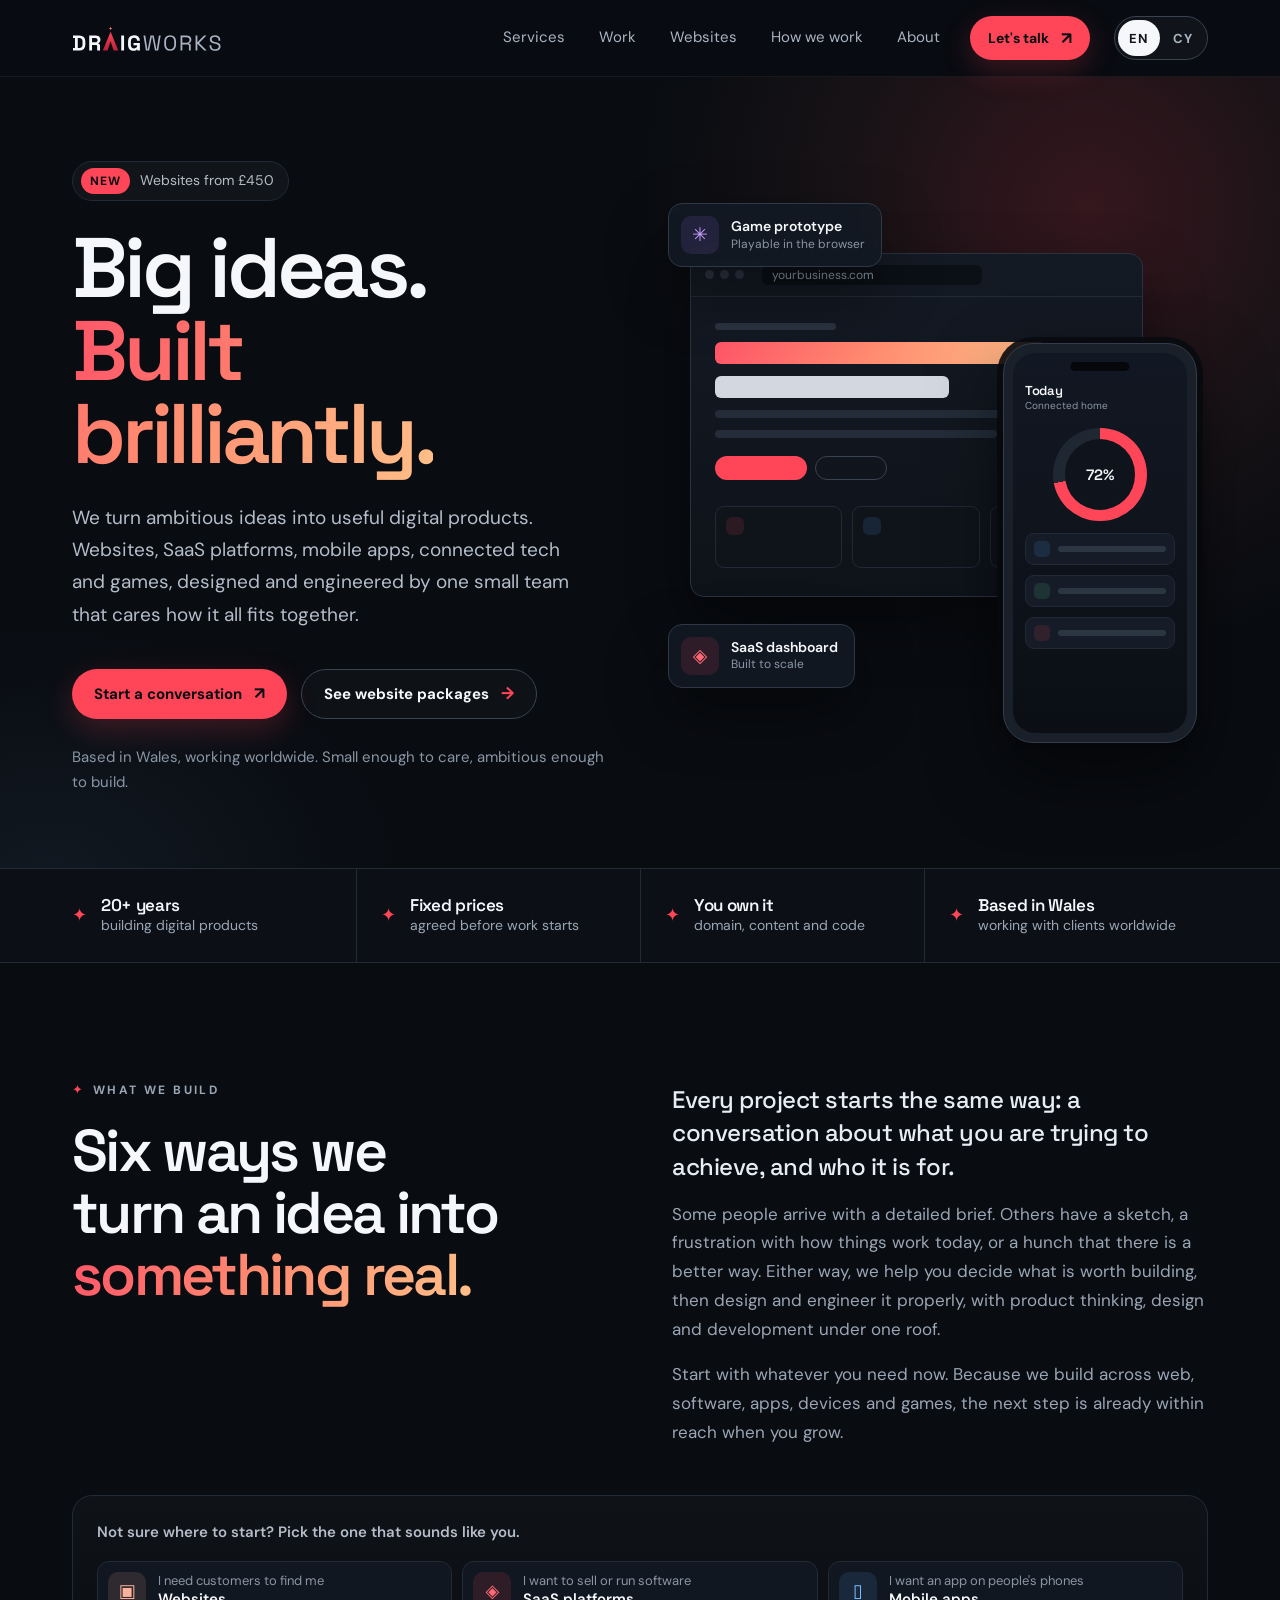
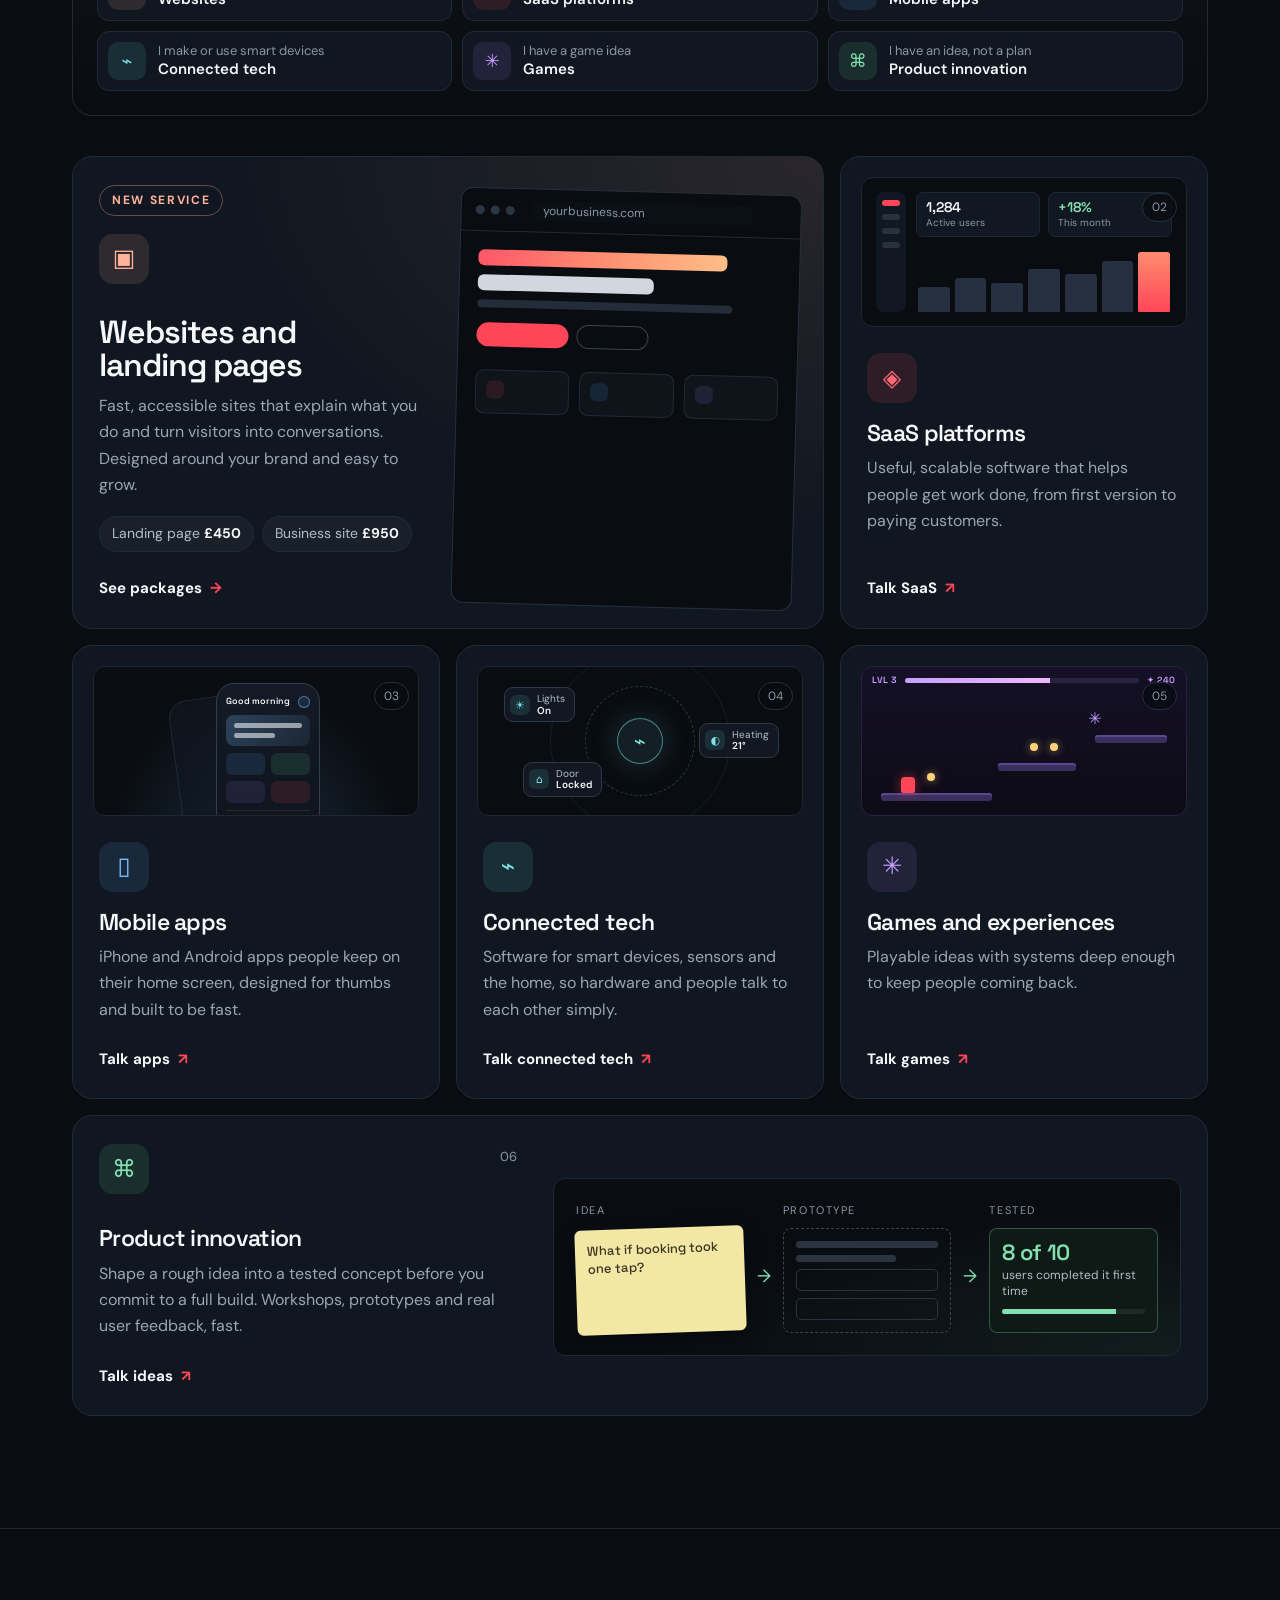
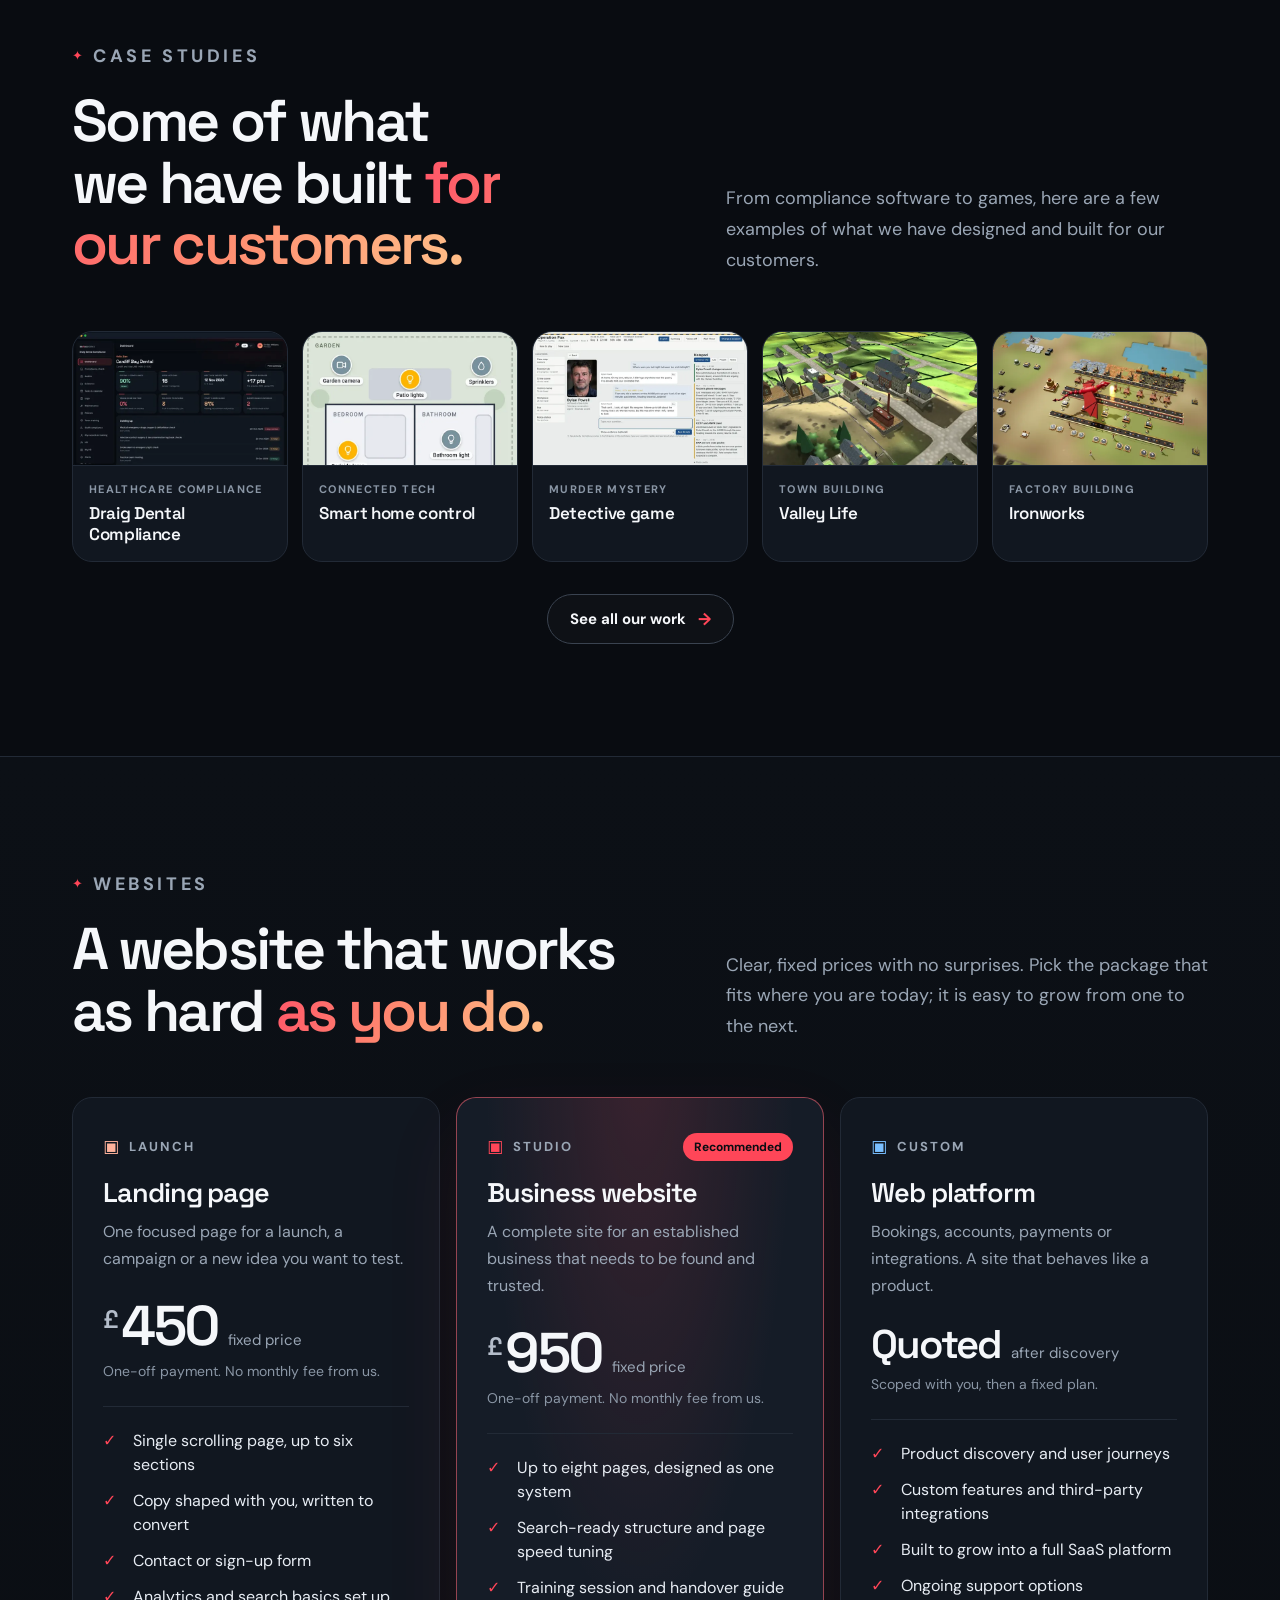
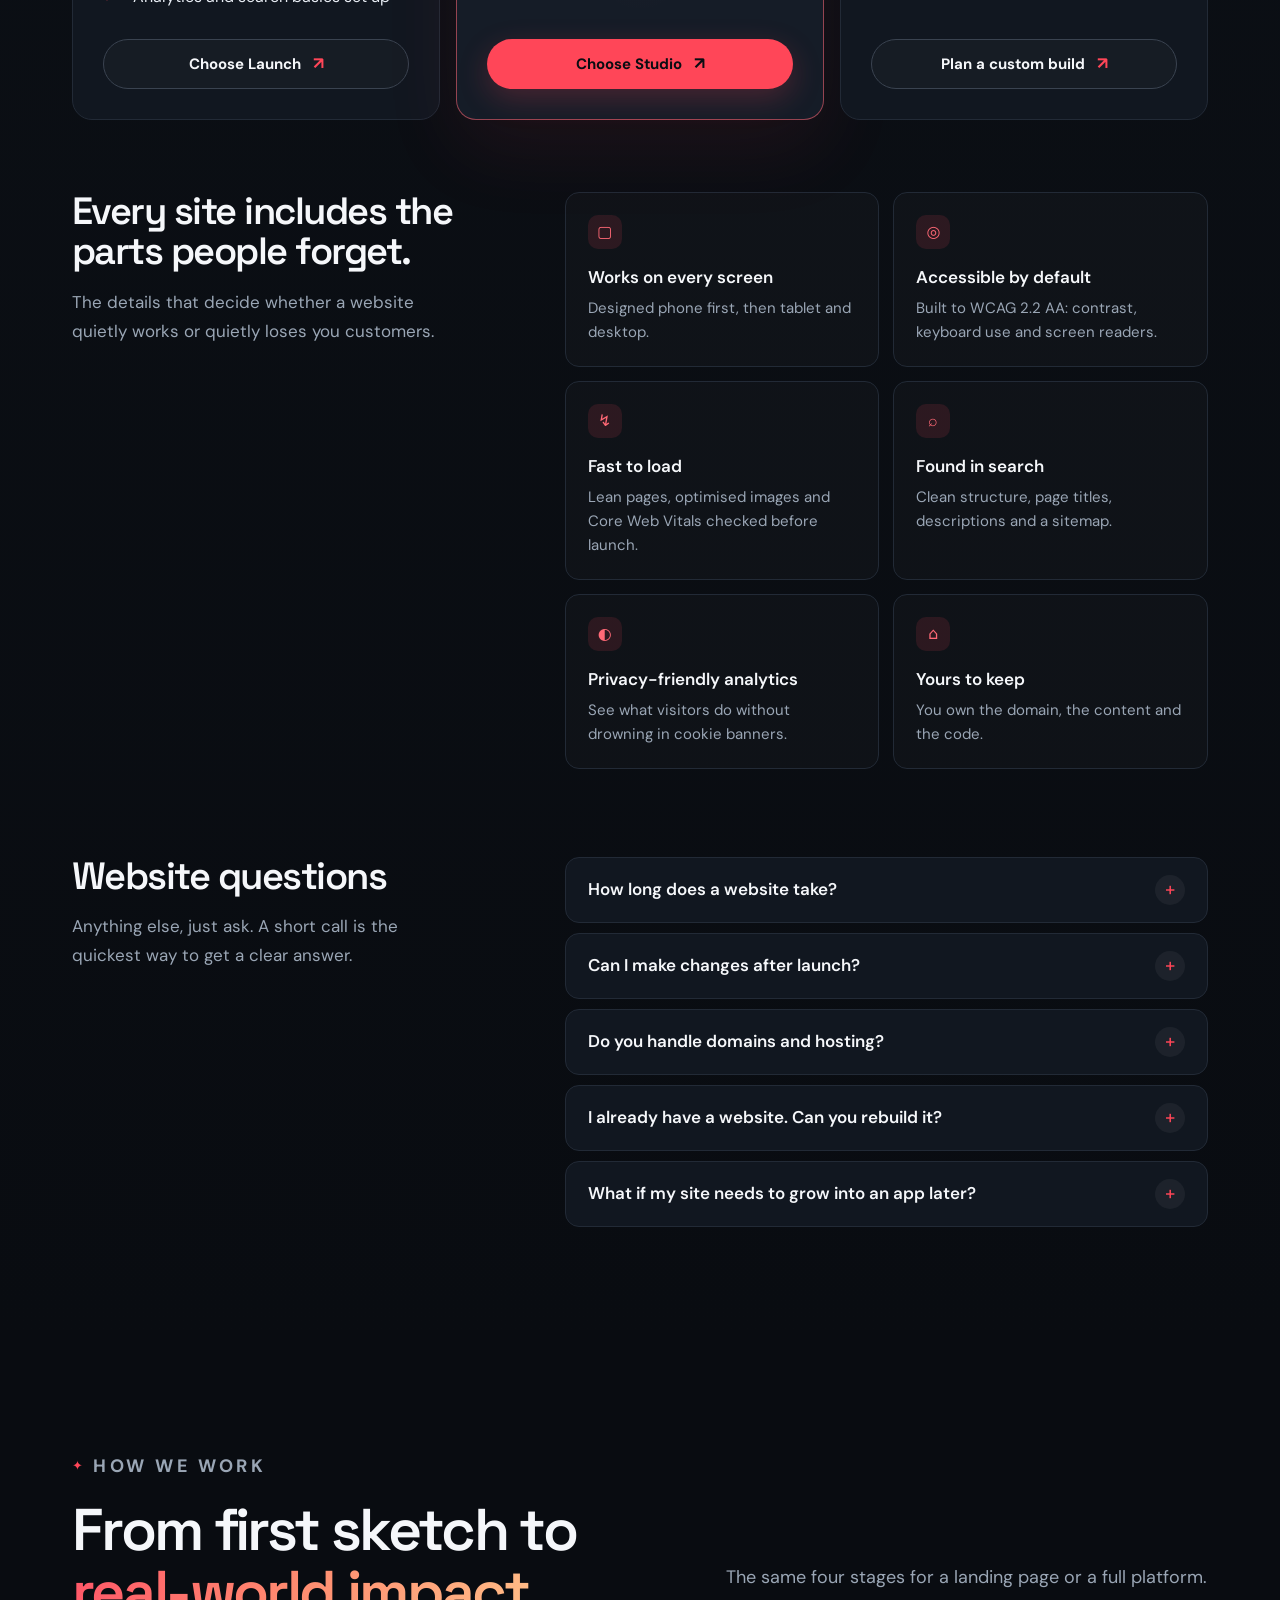
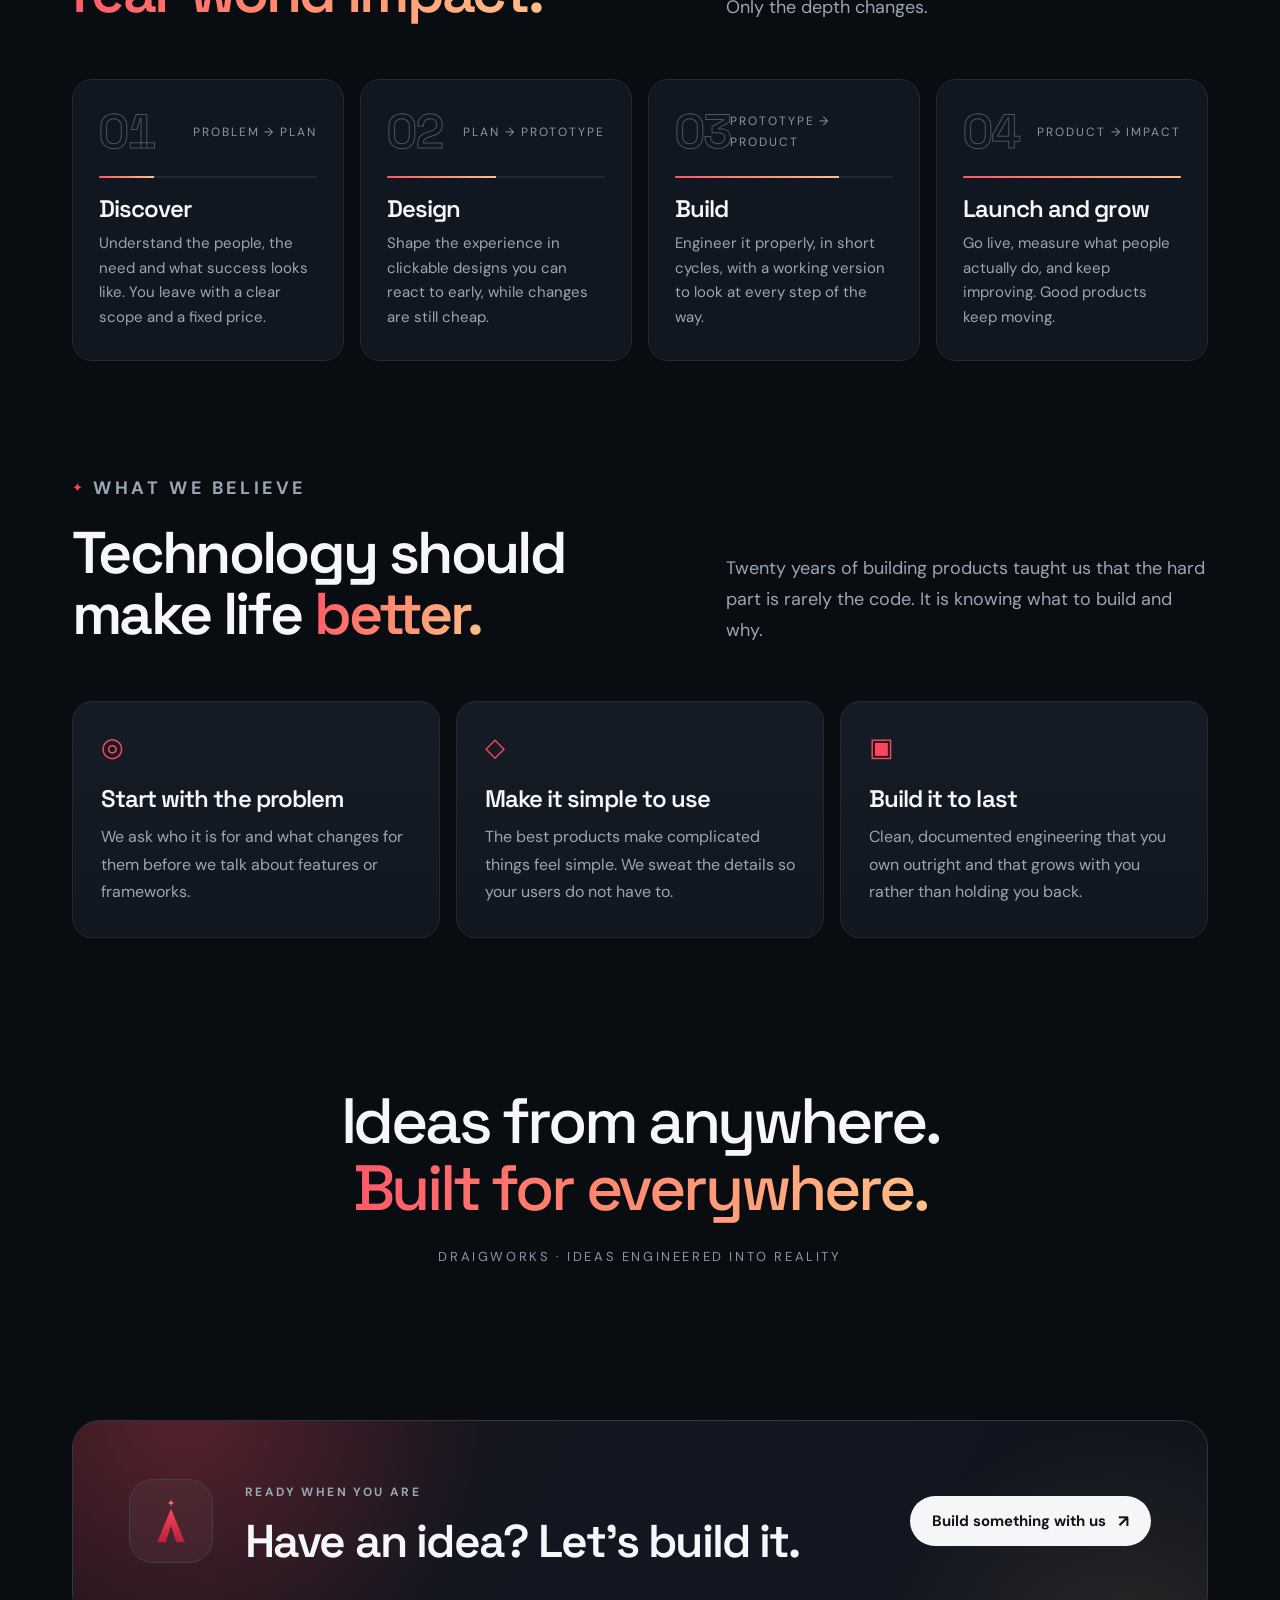
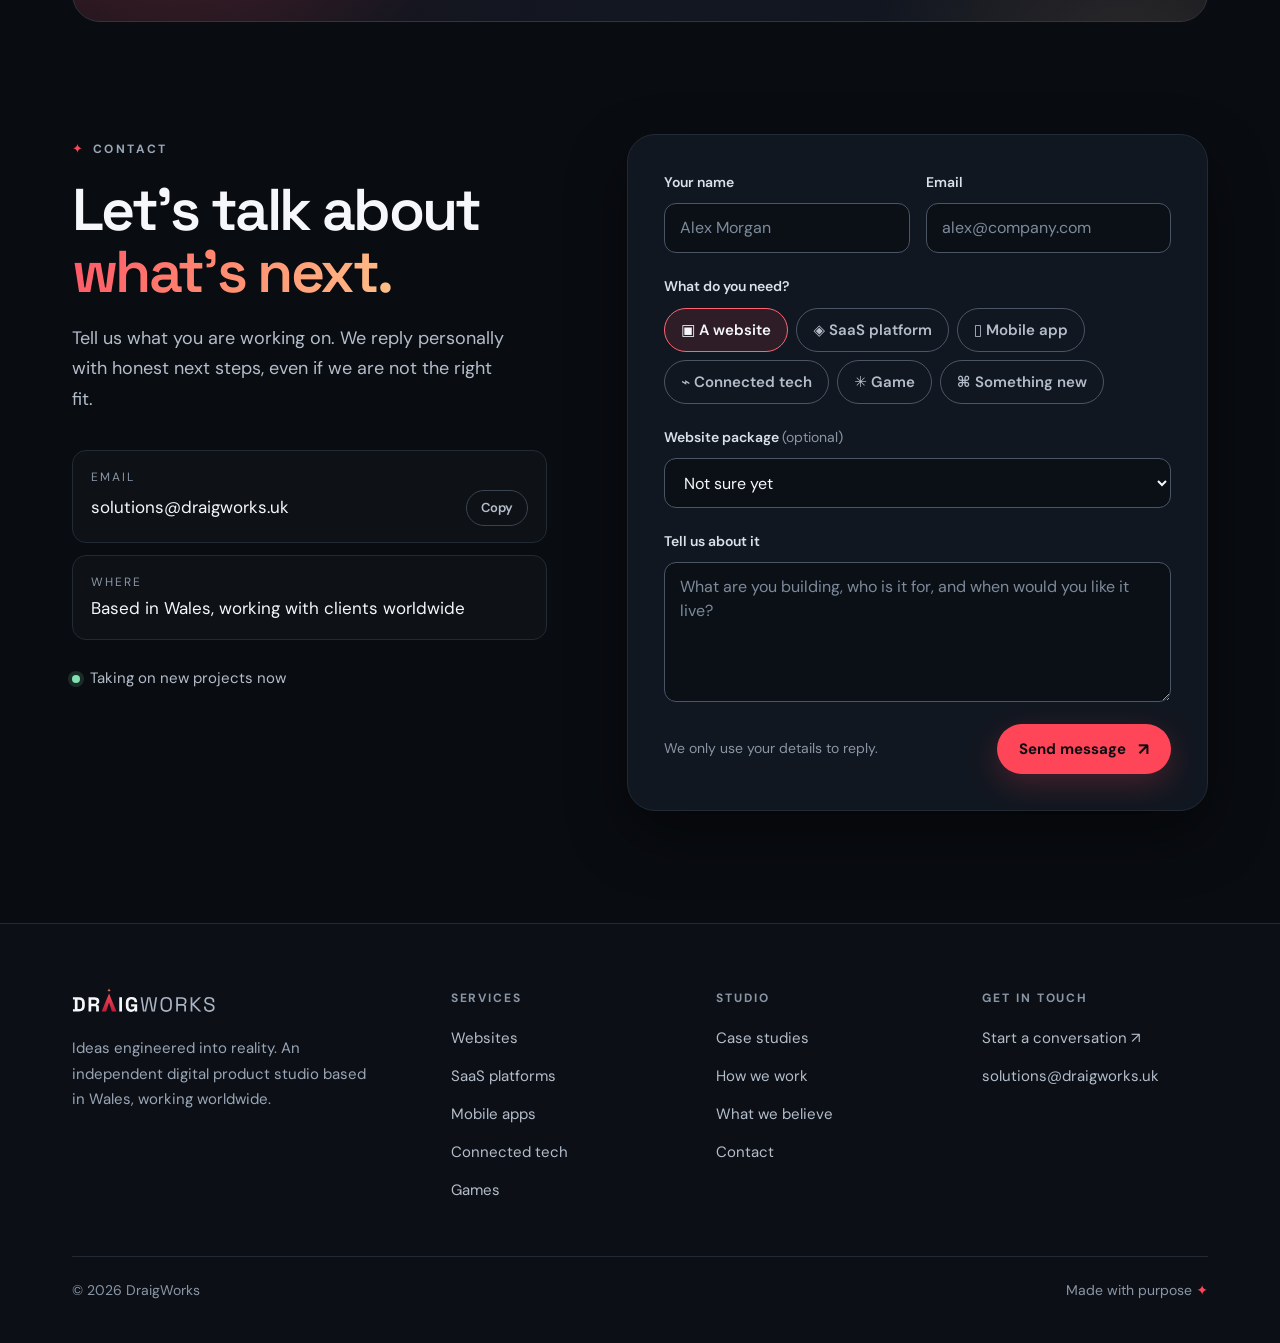
==== commit ebcf827a: "new page for examples" ====
--- a/index.html
+++ b/index.html
@@ -672,6 +672,30 @@
 .case-iron .case-visual.case-gallery{align-items:start;padding:40px 26px 32px}
 @media (max-width:1020px){.case-iron{grid-template-columns:1fr}.case-iron .case-visual.case-gallery{padding:32px 20px 26px}}
 
+/* Work page + homepage work preview */
+.nav a[aria-current="page"]{color:var(--text);background:rgba(255,255,255,.06)}
+.case{scroll-margin-top:calc(var(--header) + 20px)}
+.page-hero{position:relative;overflow:hidden;isolation:isolate;border-bottom:1px solid var(--line)}
+.page-hero::before{content:"";position:absolute;z-index:-1;width:900px;height:900px;right:-300px;top:-420px;background:radial-gradient(closest-side,rgba(255,70,88,.16),rgba(255,123,102,.05) 55%,transparent);pointer-events:none}
+.page-hero .wrap{padding-block:84px 64px}
+.page-hero h1{font-size:clamp(44px,6vw,80px);line-height:1;letter-spacing:-.05em;margin:22px 0 22px;max-width:900px}
+.page-lead{max-width:640px;font-size:19px;line-height:1.7;color:var(--text-soft)}
+.cases.on-page{border-top:0;padding-top:56px}
+.work-teaser{display:grid;grid-template-columns:repeat(5,minmax(0,1fr));gap:14px}
+.wt{display:flex;flex-direction:column;border:1px solid var(--line);border-radius:var(--r-lg);background:var(--card);overflow:hidden;text-decoration:none;transition:transform .25s var(--ease),border-color .25s}
+.wt:hover{transform:translateY(-4px);border-color:var(--line-hover)}
+.wt img{display:block;width:100%;height:auto;aspect-ratio:16/10;object-fit:cover;border-bottom:1px solid var(--line)}
+.wt-body{display:grid;gap:4px;padding:14px 16px 16px}
+.wt-body small{font-size:11px;font-weight:700;letter-spacing:.12em;text-transform:uppercase;color:var(--subtle)}
+.wt-body b{font:600 17px/1.25 var(--font-display);letter-spacing:-.02em;color:var(--text)}
+.wt-cta{display:flex;justify-content:center;margin-top:32px}
+@media (max-width:1020px){
+  .work-teaser{display:flex;overflow-x:auto;scroll-snap-type:x mandatory;margin-inline:calc(var(--gutter) * -1);padding:2px var(--gutter) 10px;scrollbar-width:none}
+  .work-teaser::-webkit-scrollbar{display:none}
+  .wt{flex:0 0 min(300px,72%);scroll-snap-align:start}
+}
+@media (max-width:760px){.page-hero .wrap{padding-block:48px 40px}.page-lead{font-size:17px}.cases.on-page{padding-top:36px}}
+
 /* Language switch */
 .site-header .wrap{justify-content:flex-start}
 .brand{margin-right:auto}
@@ -828,7 +852,7 @@
     <button class="nav-toggle" type="button" id="navToggle" aria-expanded="false" aria-controls="siteNav" aria-label="Open menu">☰</button>
     <nav class="nav" id="siteNav" aria-label="Main">
       <a href="#services">Services</a>
-      <a href="#work">Work</a>
+      <a href="work/">Work</a>
       <a href="#websites">Websites</a>
       <a href="#process">How we work</a>
       <a href="#beliefs">About</a>
@@ -1017,97 +1041,18 @@
       <div class="sec-head">
         <div>
           <p class="eyebrow"><span class="spark" aria-hidden="true">✦</span>Case studies</p>
-          <h2 id="work-h">Our own products, built <span class="grad">from the ground up.</span></h2>
-        </div>
-        <p>We build our own products as well as work for clients. Here are a few of them, from compliance software to games.</p>
-      </div>
-
-      <div class="case-list">
-
-        <article class="case case-dental" aria-labelledby="cs-dental">
-          <div class="case-visual">
-            <img class="shot" src="/images/draig-dental-compliance.webp" width="861" height="535" loading="lazy" decoding="async" alt="Draig Dental Compliance dashboard showing overall compliance, open actions, the next HIW inspection date and upcoming checks">
-          </div>
-          <div class="case-body">
-            <div class="case-tags"><span>SaaS platform</span><span>Healthcare compliance</span></div>
-            <h3 id="cs-dental">Draig Dental Compliance</h3>
-            <p class="case-lead">Built for HIW inspections, not English ones.</p>
-            <p>Dental practices in Wales are inspected by Healthcare Inspectorate Wales (HIW), yet the compliance products on the market are built around inspections in England. Draig Dental Compliance is designed around HIW from the start, so practices know exactly what inspectors will look for, and can show it.</p>
-            <p>It also includes full HR and group management, so a practice owner can run compliance, staff and every site from one place.</p>
-            <ul class="case-feats"><li>Built around HIW inspection requirements</li><li>Full HR management</li><li>Group management across multiple practices</li><li>Designed for dental practices in Wales</li></ul>
-            <div class="case-actions"><a class="btn btn-outline" href="https://draigworks.uk/dw">See it here <span class="arr" aria-hidden="true">↗</span></a></div>
-          </div>
-        </article>
-
-        <article class="case case-smart" aria-labelledby="cs-smart">
-          <div class="case-visual">
-            <img class="shot-tall" src="/images/smart-home-floorplan.webp" width="780" height="1504" loading="lazy" decoding="async" alt="Floor plan of a home in the app, with each smart device shown in its room and lit up when it is on">
-          </div>
-          <div class="case-body">
-            <div class="case-tags"><span>Mobile app</span><span>Connected tech</span></div>
-            <h3 id="cs-smart">Smart home control</h3>
-            <p class="case-lead">Every smart device in your home, in one app.</p>
-            <p>One app that connects to all your smart devices and gives you full control of them, from lights and heating to locks, cameras, the EV charger and the garage door. A live floor plan shows every device where it really is, with its status at a glance.</p>
-            <p>Set up routines and schedules that fit the way you live, and get alerts the moment something needs your attention.</p>
-            <ul class="case-feats"><li>Connects to all your smart devices in one place</li><li>Full control of lights, heating, plugs, locks, cameras and more</li><li>Live status updates for every device</li><li>A floor plan view that shows each device in its room</li><li>Configurable routines and schedules</li><li>Alerts when something needs your attention</li></ul>
-          </div>
-        </article>
-
-        <article class="case case-detective" aria-labelledby="cs-detective">
-          <div class="case-visual case-gallery">
-            <div class="stack-shots"><div class="shots"><img src="/images/detective-interview.webp" width="1600" height="1000" loading="lazy" decoding="async" alt="Interview with suspect Dylan Powell: your questions, his changing answers and the evidence notepad" data-shot="0" data-pos="0"><img src="/images/detective-forensic-lab.webp" width="1600" height="1000" loading="lazy" decoding="async" alt="Forensic lab screen listing exhibits from the scene, with test results due on the case clock" data-shot="1" data-pos="1"><img src="/images/detective-case-map.webp" width="1600" height="1000" loading="lazy" decoding="async" alt="Case map of Llanberis showing the crime scene, police station, victim’s home, workplace and pub with travel times" data-shot="2" data-pos="2"></div>
-            <div class="shot-tabs" role="group" aria-label="Screenshots"><button type="button" data-shot="0" aria-pressed="true">Interview</button><button type="button" data-shot="1" aria-pressed="false">Forensic lab</button><button type="button" data-shot="2" aria-pressed="false">Case map</button></div></div>
-          </div>
-          <div class="case-body">
-            <div class="case-tags"><span>Game</span><span>Murder mystery</span><span class="age">18+</span></div>
-            <h3 id="cs-detective">A new murder every time you play.</h3>
-            <p class="case-lead">A detective game set in present-day Wales, where every witness and suspect talks back.</p>
-            <p>A body has been found. You’re the Detective Sergeant, and you have 72 hours to find the killer.</p>
-            <p>No two cases are ever the same. Every time you play, the game builds a brand-new murder: a different victim, killer, motive and method, with a fresh trail of evidence. It could be a fall in a Snowdonia slate quarry, a hit and run in the Rhondda or a poisoning near Tenby. You can’t look up the answer, because nobody knows it but the killer.</p>
-            <p>Question people in your own words. Witnesses and suspects are AI characters with their own memories, secrets and alibis, and they answer whatever you ask, in English or Welsh. Some tell the truth. Some lie. Put the right evidence in front of them and watch their stories fall apart.</p>
-            <p>Send exhibits to the forensic lab and wait for DNA, fibres and phone records to come back. Travel between real Welsh locations, bring suspects in for interview, and build a case strong enough for the Crown Prosecution Service. Charge the wrong person and the killer walks free.</p>
-            <p class="case-fh">Features</p>
-            <ul class="case-feats two"><li>A new murder mystery every time you play</li><li>AI witnesses and suspects who answer anything you ask, and who can lie</li><li>Seven ways to kill, each with its own forensic trail</li><li>Real locations across Wales: Mumbles, Treorchy, Llandeilo, Llanberis and Tenby</li><li>Fully playable in English or Welsh</li><li>Forensic lab results that take time, so every hour counts</li><li>Works on desktop and tablet</li></ul>
-            <p class="case-rating"><b aria-hidden="true">18</b><span>For players aged 18 and over. Contains depictions of violent crime.</span></p>
-          </div>
-        </article>
-
-        <article class="case case-village" aria-labelledby="cs-village">
-          <div class="case-visual case-gallery">
-            <div class="stack-shots"><div class="shots four"><img src="/images/valley-life-town.webp" width="1600" height="900" loading="lazy" decoding="async" alt="3D view of a growing Welsh valley town with stone terraces, a chapel, chimneys and residents in the streets" data-shot="0" data-pos="0"><img src="/images/valley-life-closeup.webp" width="1600" height="900" loading="lazy" decoding="async" alt="Close-up of timber cottages and a brickworks chimney beside a hillside quarry" data-shot="1" data-pos="1"><img src="/images/valley-life-newspaper.webp" width="1600" height="900" loading="lazy" decoding="async" alt="The Ystradteg Courier newspaper for April 1856, with a story on smokeless steam coal and local market prices" data-shot="2" data-pos="2"><img src="/images/valley-life-map.webp" width="1600" height="900" loading="lazy" decoding="async" alt="2D map of Aberdulais with the market panel showing population, lorries and trade" data-shot="3" data-pos="3"></div>
-            <div class="shot-tabs" role="group" aria-label="Screenshots"><button type="button" data-shot="0" aria-pressed="true">Town</button><button type="button" data-shot="1" aria-pressed="false">Close-up</button><button type="button" data-shot="2" aria-pressed="false">Newspaper</button><button type="button" data-shot="3" aria-pressed="false">2D map</button></div></div>
-          </div>
-          <div class="case-body">
-            <div class="case-tags"><span>Game</span><span>Town building</span></div>
-            <h3 id="cs-village">Valley Life</h3>
-            <p class="case-lead">Build a Welsh town from the ground up.</p>
-            <p>Valley Life is a town-building game set in the valleys of Wales. Start in 1800 with a Market Hall, a muddy track and three horse-drawn carts. From there, grow a living town through the Industrial Age and on into the modern day. Every map is new, with its own hills, rivers and Welsh place names.</p>
-            <p class="case-fh">Features</p>
-            <ul class="case-feats rich"><li><span><b>A town that’s really alive:</b> every resident appears on the map. Adults walk to the pit or the mill, children go to school, and families head to chapel on Sundays.</span></li><li><span><b>Industry and trade:</b> sink coal pits and quarry slate, then build ironworks and factories. Your lorries carry goods to market, and a railway opens up exports.</span></li><li><span><b>History in every issue:</b> a monthly newspaper reports real events from Welsh history, with engraved pictures and links to read more.</span></li><li><span><b>Look after your people:</b> shops, clinics, schools and chapels keep families happy and the town growing.</span></li><li><span><b>Weather the storms:</b> floods, earthquakes, market slumps and wars test every town planner.</span></li><li><span><b>Fully bilingual:</b> switch between English and Welsh at any time.</span></li><li><span><b>Play anywhere:</b> in your browser on desktop or mobile, in 2D or 3D, with original music that’s composed as you play.</span></li></ul>
-            <p class="case-tagline">Valley Life. <span class="grad">Your valley, your story.</span></p>
-          </div>
-        </article>
-
-        <article class="case case-iron" aria-labelledby="cs-iron">
-          <div class="case-visual case-gallery">
-            <div class="stack-shots"><div class="shots four"><img src="/images/ironworks-dragon.webp" width="1600" height="900" loading="lazy" decoding="async" alt="A red dragon breathing fire over a steampunk factory of belts, furnaces and assemblers" data-shot="0" data-pos="0"><img src="/images/ironworks-build.webp" width="1600" height="900" loading="lazy" decoding="async" alt="The Ironworks game screen with the build menu, research progress towards a launch pad, and factory settings" data-shot="1" data-pos="1"><img src="/images/ironworks-steam.webp" width="1600" height="900" loading="lazy" decoding="async" alt="Steam engines and drills beside a lake, feeding ore onto a long conveyor belt" data-shot="2" data-pos="2"><img src="/images/ironworks-factory.webp" width="1600" height="900" loading="lazy" decoding="async" alt="Rows of brick furnaces and clockwork assemblers linked by conveyor belts" data-shot="3" data-pos="3"></div>
-            <div class="shot-tabs" role="group" aria-label="Screenshots"><button type="button" data-shot="0" aria-pressed="true">Dragon</button><button type="button" data-shot="1" aria-pressed="false">Build</button><button type="button" data-shot="2" aria-pressed="false">Steam</button><button type="button" data-shot="3" aria-pressed="false">Factory</button></div></div>
-          </div>
-          <div class="case-body">
-            <div class="case-tags"><span>Game</span><span>Factory building</span><span>Steampunk</span></div>
-            <h3 id="cs-iron">Ironworks</h3>
-            <p class="case-lead">Build the steam age. Then defend it.</p>
-            <p>Ironworks is a steampunk factory-building game that runs in your browser. You start with a single brass hub and a patch of iron ore. From there you build drills, furnaces, belts and assemblers until your factory runs itself. It’s a factory game with real mechanics and a gentle learning curve.</p>
-            <p>Lay belts across hills and valleys, feed ore into brick furnaces and route plates to clockwork assemblers. Draw water from lakes to fire boilers and turn steam engines. Research your way through six eras, from coal and copper wire to oil refining, railways, drones, solar power and a rocket launch to orbit.</p>
-            <p>Your factory isn’t alone. Choose how dangerous your world is:</p>
-            <ul class="case-feats"><li>crawlers that swarm out of their nests when your smog spreads</li><li>lightning storms</li><li>earthquakes that crack the ground</li><li>a red dragon that circles your works and breathes fire on whatever it finds</li></ul>
-            <p>Build steam turrets to bring it down and claim its hoard.</p>
-            <p class="case-fh">Features</p>
-            <ul class="case-feats rich"><li><span><b>Full 3D world:</b> a camera that turns all the way round, with real lighting and shadows. The original 2D view is still available as Classic mode.</span></li><li><span><b>Six eras of research:</b> over 40 buildings, from hand-fed furnaces to centrifuges and launch pads.</span></li><li><span><b>Railways, drones and fluid networks:</b> move goods further and faster as your factory grows.</span></li><li><span><b>Hazards you choose:</b> pick from Peaceful to Harsh, or set each hazard yourself.</span></li><li><span><b>Quality of life:</b> undo, copy and paste, saved layouts, production statistics, alerts and a minimap.</span></li><li><span><b>Bilingual:</b> play in English or Cymraeg (as Gwaith Haearn), and switch at any time.</span></li><li><span><b>Accessibility:</b> resource symbols for players who don’t rely on colour, a calm mode that turns off screen shake, and keyboard controls throughout.</span></li><li><span><b>Original soundtrack:</b> generative music that never plays the same way twice.</span></li></ul>
-          </div>
-        </article>
-
-      </div>
+          <h2 id="work-h">Some of what we have built <span class="grad">for our customers.</span></h2>
+        </div>
+        <p>From compliance software to games, here are a few examples of what we have designed and built for our customers.</p>
+      </div>
+      <div class="work-teaser">
+          <a class="wt" href="work/#dental"><img src="/images/thumbs/dental.webp" width="640" height="400" loading="lazy" decoding="async" alt=""><span class="wt-body"><small>Healthcare compliance</small><b>Draig Dental Compliance</b></span></a>
+          <a class="wt" href="work/#smart-home"><img src="/images/thumbs/smart.webp" width="640" height="400" loading="lazy" decoding="async" alt=""><span class="wt-body"><small>Connected tech</small><b>Smart home control</b></span></a>
+          <a class="wt" href="work/#detective"><img src="/images/thumbs/detective.webp" width="640" height="400" loading="lazy" decoding="async" alt=""><span class="wt-body"><small>Murder mystery</small><b>Detective game</b></span></a>
+          <a class="wt" href="work/#valley-life"><img src="/images/thumbs/valley.webp" width="640" height="400" loading="lazy" decoding="async" alt=""><span class="wt-body"><small>Town building</small><b>Valley Life</b></span></a>
+          <a class="wt" href="work/#ironworks"><img src="/images/thumbs/ironworks.webp" width="640" height="400" loading="lazy" decoding="async" alt=""><span class="wt-body"><small>Factory building</small><b>Ironworks</b></span></a>
+      </div>
+      <div class="wt-cta"><a class="btn btn-outline" href="work/">See all our work <span class="arr" aria-hidden="true">→</span></a></div>
     </div>
   </section>
 
@@ -1305,7 +1250,7 @@
         <p class="tag">Ideas engineered into reality. An independent digital product studio based in Wales, working worldwide.</p>
       </div>
       <div><h4>Services</h4><ul><li><a href="#websites">Websites</a></li><li><a href="#services">SaaS platforms</a></li><li><a href="#services">Mobile apps</a></li><li><a href="#services">Connected tech</a></li><li><a href="#services">Games</a></li></ul></div>
-      <div><h4>Studio</h4><ul><li><a href="#work">Case studies</a></li><li><a href="#process">How we work</a></li><li><a href="#beliefs">What we believe</a></li><li><a href="#contact">Contact</a></li></ul></div>
+      <div><h4>Studio</h4><ul><li><a href="work/">Case studies</a></li><li><a href="#process">How we work</a></li><li><a href="#beliefs">What we believe</a></li><li><a href="#contact">Contact</a></li></ul></div>
       <div><h4>Get in touch</h4><ul><li><a href="#contact">Start a conversation ↗</a></li><li><a href="mailto:solutions@draigworks.uk">solutions@draigworks.uk</a></li></ul></div>
     </div>
     <div class="legal"><span>© 2026 DraigWorks</span><span>Made with purpose <span class="spark">✦</span></span></div>
@@ -1315,7 +1260,7 @@
 <script>
 (function(){
   // ---- English / Cymraeg ----
-  var CY={"Skip to content": "Neidio i'r cynnwys", "Services": "Gwasanaethau", "Websites": "Gwefannau", "How we work": "Ein proses", "About": "Amdanom ni", "Let's talk": "Siaradwch â ni", "New": "Newydd", "Websites from £450": "Gwefannau o £450", "Big ideas.": "Syniadau mawr.", "Built brilliantly.": "Wedi'u hadeiladu'n wych.", "We turn ambitious ideas into useful digital products. Websites, SaaS platforms, mobile apps, connected tech and games, designed and engineered by one small team that cares how it all fits together.": "Rydyn ni'n troi syniadau uchelgeisiol yn gynhyrchion digidol defnyddiol. Gwefannau, platfformau SaaS, apiau symudol, technoleg gysylltiedig a gemau, wedi'u dylunio a'u peiriannu gan un tîm bach sy'n poeni am sut mae'r cyfan yn cydweddu.", "Start a conversation": "Dechrau sgwrs", "See website packages": "Gweld pecynnau gwefan", "Based in Wales, working worldwide. Small enough to care, ambitious enough to build.": "Wedi'n lleoli yng Nghymru, yn gweithio ledled y byd. Digon bach i ofalu, digon uchelgeisiol i adeiladu.", "yourbusiness.com": "eichbusnes.cymru", "Today": "Heddiw", "Connected home": "Cartref cysylltiedig", "Game prototype": "Prototeip gêm", "Playable in the browser": "I'w chwarae yn y porwr", "SaaS dashboard": "Dangosfwrdd SaaS", "Built to scale": "Wedi'i adeiladu i dyfu", "20+ years": "20+ mlynedd", "building digital products": "yn adeiladu cynhyrchion digidol", "Fixed prices": "Prisiau sefydlog", "agreed before work starts": "wedi'u cytuno cyn dechrau gwaith", "You own it": "Chi sy'n berchen arno", "domain, content and code": "parth, cynnwys a chod", "Based in Wales": "Wedi'n lleoli yng Nghymru", "working with clients worldwide": "yn gweithio gyda chleientiaid ledled y byd", "What we build": "Beth rydyn ni'n ei adeiladu", "Six ways we turn an idea into": "Chwe ffordd o droi syniad yn", "something real.": "rhywbeth go iawn.", "Every project starts the same way: a conversation about what you are trying to achieve, and who it is for.": "Mae pob prosiect yn dechrau yn yr un ffordd: sgwrs am beth rydych chi'n ceisio'i gyflawni, ac ar gyfer pwy.", "Some people arrive with a detailed brief. Others have a sketch, a frustration with how things work today, or a hunch that there is a better way. Either way, we help you decide what is worth building, then design and engineer it properly, with product thinking, design and development under one roof.": "Mae rhai pobl yn dod â briff manwl. Mae gan eraill fraslun, rhwystredigaeth gyda sut mae pethau'n gweithio heddiw, neu deimlad bod ffordd well. Y naill ffordd neu'r llall, rydyn ni'n eich helpu i benderfynu beth sy'n werth ei adeiladu, ac yna'n ei ddylunio a'i beiriannu'n iawn, gyda meddwl cynnyrch, dylunio a datblygu o dan yr un to.", "Start with whatever you need now. Because we build across web, software, apps, devices and games, the next step is already within reach when you grow.": "Dechreuwch gyda beth bynnag sydd ei angen arnoch chi nawr. Gan ein bod ni'n adeiladu ar draws y we, meddalwedd, apiau, dyfeisiau a gemau, mae'r cam nesaf eisoes o fewn cyrraedd pan fyddwch chi'n tyfu.", "Not sure where to start? Pick the one that sounds like you.": "Ddim yn siŵr ble i ddechrau? Dewiswch yr un sy'n swnio fel chi.", "I need customers to find me": "Rydw i angen i gwsmeriaid ddod o hyd i mi", "I want to sell or run software": "Rydw i eisiau gwerthu neu redeg meddalwedd", "SaaS platforms": "Platfformau SaaS", "I want an app on people's phones": "Rydw i eisiau ap ar ffonau pobl", "Mobile apps": "Apiau symudol", "I make or use smart devices": "Rydw i'n gwneud neu'n defnyddio dyfeisiau clyfar", "Connected tech": "Technoleg gysylltiedig", "I have a game idea": "Mae gen i syniad am gêm", "Games": "Gemau", "I have an idea, not a plan": "Mae gen i syniad, nid cynllun", "Product innovation": "Arloesi cynnyrch", "New service": "Gwasanaeth newydd", "Websites and landing pages": "Gwefannau a thudalennau glanio", "Fast, accessible sites that explain what you do and turn visitors into conversations. Designed around your brand and easy to grow.": "Gwefannau cyflym, hygyrch sy'n esbonio beth rydych chi'n ei wneud ac yn troi ymwelwyr yn sgyrsiau. Wedi'u dylunio o amgylch eich brand ac yn hawdd eu datblygu.", "Landing page": "Tudalen lanio", "Business site": "Gwefan fusnes", "See packages": "Gweld pecynnau", "Active users": "Defnyddwyr gweithredol", "This month": "Y mis hwn", "Useful, scalable software that helps people get work done, from first version to paying customers.": "Meddalwedd defnyddiol y gellir ei ehangu, sy'n helpu pobl i wneud eu gwaith, o'r fersiwn gyntaf i gwsmeriaid sy'n talu.", "Talk SaaS": "Trafod SaaS", "Good morning": "Bore da", "iPhone and Android apps people keep on their home screen, designed for thumbs and built to be fast.": "Apiau iPhone ac Android y mae pobl yn eu cadw ar eu sgrin gartref, wedi'u dylunio ar gyfer bodiau ac wedi'u hadeiladu i fod yn gyflym.", "Talk apps": "Trafod apiau", "Lights": "Goleuadau", "On": "Ymlaen", "Heating": "Gwres", "Door": "Drws", "Locked": "Ar glo", "Software for smart devices, sensors and the home, so hardware and people talk to each other simply.": "Meddalwedd ar gyfer dyfeisiau clyfar, synwyryddion a'r cartref, fel bod caledwedd a phobl yn siarad â'i gilydd yn syml.", "Talk connected tech": "Trafod technoleg gysylltiedig", "LVL 3": "LEFEL 3", "Games and experiences": "Gemau a phrofiadau", "Playable ideas with systems deep enough to keep people coming back.": "Syniadau i'w chwarae, gyda systemau digon dwfn i ddod â phobl yn ôl dro ar ôl tro.", "Talk games": "Trafod gemau", "Shape a rough idea into a tested concept before you commit to a full build. Workshops, prototypes and real user feedback, fast.": "Troi syniad bras yn gysyniad wedi'i brofi cyn i chi ymrwymo i'w adeiladu'n llawn. Gweithdai, prototeipiau ac adborth gan ddefnyddwyr go iawn, a hynny'n gyflym.", "Talk ideas": "Trafod syniadau", "Idea": "Syniad", "What if booking took one tap?": "Beth petai archebu'n cymryd un tap?", "Prototype": "Prototeip", "Tested": "Wedi'i brofi", "8 of 10": "8 o bob 10", "users completed it first time": "defnyddiwr wedi'i gwblhau y tro cyntaf", "A website that works as hard": "Gwefan sy'n gweithio mor galed", "as you do.": "â chi.", "Clear, fixed prices with no surprises. Pick the package that fits where you are today; it is easy to grow from one to the next.": "Prisiau clir, sefydlog heb bethau annisgwyl. Dewiswch y pecyn sy'n addas i chi heddiw; mae'n hawdd symud o un i'r nesaf wrth i chi dyfu.", "Launch": "Lansio", "One focused page for a launch, a campaign or a new idea you want to test.": "Un dudalen â ffocws ar gyfer lansiad, ymgyrch neu syniad newydd rydych chi eisiau ei brofi.", "fixed price": "pris sefydlog", "One-off payment. No monthly fee from us.": "Taliad unwaith yn unig. Dim ffi fisol gennym ni.", "Single scrolling page, up to six sections": "Un dudalen sgrolio, hyd at chwe adran", "Copy shaped with you, written to convert": "Testun wedi'i lunio gyda chi, wedi'i ysgrifennu i ennill cwsmeriaid", "Contact or sign-up form": "Ffurflen gysylltu neu gofrestru", "Analytics and search basics set up": "Dadansoddeg a hanfodion chwilio wedi'u gosod", "Choose Launch": "Dewis Lansio", "Studio": "Stiwdio", "Recommended": "Argymhellir", "Business website": "Gwefan fusnes", "A complete site for an established business that needs to be found and trusted.": "Gwefan gyflawn ar gyfer busnes sefydledig sydd angen i bobl ddod o hyd iddo ac ymddiried ynddo.", "Up to eight pages, designed as one system": "Hyd at wyth tudalen, wedi'u dylunio fel un system", "Search-ready structure and page speed tuning": "Strwythur sy'n barod ar gyfer chwilio, a thiwnio cyflymder tudalennau", "Training session and handover guide": "Sesiwn hyfforddi a chanllaw trosglwyddo", "Choose Studio": "Dewis Stiwdio", "Custom": "Pwrpasol", "Web platform": "Platfform gwe", "Bookings, accounts, payments or integrations. A site that behaves like a product.": "Archebion, cyfrifon, taliadau neu integreiddiadau. Gwefan sy'n ymddwyn fel cynnyrch.", "Quoted": "Dyfynbris", "after discovery": "ar ôl y cam darganfod", "Scoped with you, then a fixed plan.": "Cwmpas wedi'i gytuno gyda chi, yna cynllun sefydlog.", "Product discovery and user journeys": "Darganfod cynnyrch a theithiau defnyddwyr", "Custom features and third-party integrations": "Nodweddion pwrpasol ac integreiddiadau trydydd parti", "Built to grow into a full SaaS platform": "Wedi'i adeiladu i dyfu'n blatfform SaaS llawn", "Ongoing support options": "Opsiynau cymorth parhaus", "Plan a custom build": "Cynllunio prosiect pwrpasol", "Every site includes the parts people forget.": "Mae pob gwefan yn cynnwys y rhannau mae pobl yn eu hanghofio.", "The details that decide whether a website quietly works or quietly loses you customers.": "Y manylion sy'n penderfynu a yw gwefan yn gweithio'n dawel, neu'n colli cwsmeriaid i chi'n dawel.", "Works on every screen": "Yn gweithio ar bob sgrin", "Designed phone first, then tablet and desktop.": "Wedi'i dylunio ar gyfer ffonau yn gyntaf, yna llechen a chyfrifiadur.", "Accessible by default": "Hygyrch o'r dechrau", "Built to WCAG 2.2 AA: contrast, keyboard use and screen readers.": "Wedi'i hadeiladu i safon WCAG 2.2 AA: cyferbyniad, defnyddio bysellfwrdd a darllenwyr sgrin.", "Fast to load": "Cyflym i'w llwytho", "Lean pages, optimised images and Core Web Vitals checked before launch.": "Tudalennau ysgafn, delweddau wedi'u hoptimeiddio a Core Web Vitals wedi'u gwirio cyn lansio.", "Found in search": "I'w gweld mewn chwiliadau", "Clean structure, page titles, descriptions and a sitemap.": "Strwythur glân, teitlau tudalennau, disgrifiadau a map safle.", "Privacy-friendly analytics": "Dadansoddeg sy'n parchu preifatrwydd", "See what visitors do without drowning in cookie banners.": "Gweld beth mae ymwelwyr yn ei wneud heb foddi mewn baneri cwcis.", "Yours to keep": "Chi piau'r cyfan", "You own the domain, the content and the code.": "Chi sy'n berchen ar y parth, y cynnwys a'r cod.", "Website questions": "Cwestiynau am wefannau", "Anything else, just ask. A short call is the quickest way to get a clear answer.": "Unrhyw beth arall, gofynnwch. Galwad fer yw'r ffordd gyflymaf o gael ateb clir.", "How long does a website take?": "Faint o amser mae gwefan yn ei gymryd?", "It depends on the package and how ready your content is. You get a dated plan before you commit, so you know when each stage lands.": "Mae'n dibynnu ar y pecyn a pha mor barod yw eich cynnwys. Rydych chi'n cael cynllun gyda dyddiadau cyn i chi ymrwymo, felly rydych chi'n gwybod pryd bydd pob cam yn cael ei gwblhau.", "Can I make changes after launch?": "Alla i wneud newidiadau ar ôl lansio?", "Yes. Tell us what you would like changed and we will quote it up front, or we can talk about adding an editor if you expect to update the site often.": "Gallwch. Dywedwch wrthym beth hoffech chi ei newid a byddwn ni'n rhoi pris ymlaen llaw, neu gallwn drafod ychwanegu golygydd os ydych chi'n disgwyl diweddaru'r wefan yn aml.", "Do you handle domains and hosting?": "Ydych chi'n trefnu parthau a gwe-letya?", "We set up hosting and connect your domain, in your name. You keep full ownership and can move it whenever you like.": "Rydyn ni'n trefnu'r gwe-letya ac yn cysylltu eich parth, yn eich enw chi. Chi sy'n cadw perchnogaeth lawn, a gallwch ei symud pryd bynnag y mynnwch.", "I already have a website. Can you rebuild it?": "Mae gen i wefan yn barod. Allwch chi ei hailadeiladu?", "Yes. We review what works on your current site, keep the pages that bring in visitors, and redirect old links so you do not lose search ranking.": "Gallwn. Rydyn ni'n adolygu beth sy'n gweithio ar eich gwefan bresennol, yn cadw'r tudalennau sy'n denu ymwelwyr, ac yn ailgyfeirio hen ddolenni fel nad ydych chi'n colli eich safle mewn canlyniadau chwilio.", "What if my site needs to grow into an app later?": "Beth os bydd angen i'm gwefan dyfu'n ap yn nes ymlaen?", "That is where a studio that also builds SaaS and apps helps. We structure the site so new features can be added without starting again.": "Dyna lle mae stiwdio sydd hefyd yn adeiladu SaaS ac apiau yn helpu. Rydyn ni'n strwythuro'r wefan fel bod modd ychwanegu nodweddion newydd heb ddechrau eto.", "From first sketch to": "O'r braslun cyntaf i", "real-world impact.": "effaith go iawn.", "The same four stages for a landing page or a full platform. Only the depth changes.": "Yr un pedwar cam ar gyfer tudalen lanio neu blatfform llawn. Dim ond y dyfnder sy'n newid.", "Problem → plan": "Problem → cynllun", "Discover": "Darganfod", "Understand the people, the need and what success looks like. You leave with a clear scope and a fixed price.": "Deall y bobl, yr angen a sut olwg sydd ar lwyddiant. Rydych chi'n gadael gyda chwmpas clir a phris sefydlog.", "Plan → prototype": "Cynllun → prototeip", "Design": "Dylunio", "Shape the experience in clickable designs you can react to early, while changes are still cheap.": "Siapio'r profiad mewn dyluniadau y gallwch glicio drwyddyn nhw ac ymateb iddyn nhw'n gynnar, tra bo newidiadau'n dal yn rhad.", "Prototype → product": "Prototeip → cynnyrch", "Build": "Adeiladu", "Engineer it properly, in short cycles, with a working version to look at every step of the way.": "Ei beiriannu'n iawn, mewn cylchoedd byr, gyda fersiwn sy'n gweithio i chi ei gweld bob cam o'r ffordd.", "Product → impact": "Cynnyrch → effaith", "Launch and grow": "Lansio a thyfu", "Go live, measure what people actually do, and keep improving. Good products keep moving.": "Mynd yn fyw, mesur beth mae pobl yn ei wneud mewn gwirionedd, a dal ati i wella. Mae cynhyrchion da yn dal i symud.", "What we believe": "Beth rydyn ni'n ei gredu", "Technology should make life": "Dylai technoleg wneud bywyd yn", "better.": "well.", "Twenty years of building products taught us that the hard part is rarely the code. It is knowing what to build and why.": "Mae ugain mlynedd o adeiladu cynhyrchion wedi ein dysgu nad y cod yw'r rhan anodd fel arfer. Y gamp yw gwybod beth i'w adeiladu, a pham.", "Start with the problem": "Dechrau gyda'r broblem", "We ask who it is for and what changes for them before we talk about features or frameworks.": "Rydyn ni'n gofyn ar gyfer pwy mae e, a beth fydd yn newid iddyn nhw, cyn i ni siarad am nodweddion neu fframweithiau.", "Make it simple to use": "Ei wneud yn syml i'w ddefnyddio", "The best products make complicated things feel simple. We sweat the details so your users do not have to.": "Mae'r cynhyrchion gorau yn gwneud i bethau cymhleth deimlo'n syml. Rydyn ni'n gofalu am y manylion fel nad oes rhaid i'ch defnyddwyr wneud hynny.", "Build it to last": "Ei adeiladu i bara", "Clean, documented engineering that you own outright and that grows with you rather than holding you back.": "Peirianneg lân, wedi'i dogfennu, sy'n eiddo i chi'n llwyr ac sy'n tyfu gyda chi yn hytrach na'ch dal yn ôl.", "Ideas from anywhere.": "Syniadau o bob man.", "Built for everywhere.": "Wedi'u hadeiladu ar gyfer pob man.", "DraigWorks · Ideas engineered into reality": "DraigWorks · Syniadau wedi'u peiriannu'n realiti", "Ready when you are": "Yn barod pan fyddwch chi", "Have an idea? Let's build it.": "Oes gennych chi syniad? Gadewch i ni ei adeiladu.", "Build something with us": "Adeiladwch rywbeth gyda ni", "Contact": "Cysylltu", "Let's talk about": "Gadewch i ni siarad am", "what's next.": "beth sydd nesaf.", "Tell us what you are working on. We reply personally with honest next steps, even if we are not the right fit.": "Dywedwch wrthym beth rydych chi'n gweithio arno. Rydyn ni'n ateb yn bersonol gyda chamau nesaf gonest, hyd yn oed os nad ni yw'r dewis iawn i chi.", "Email": "E-bost", "Copy": "Copïo", "Copied": "Wedi copïo", "Where": "Ble", "Based in Wales, working with clients worldwide": "Wedi'n lleoli yng Nghymru, yn gweithio gyda chleientiaid ledled y byd", "Taking on new projects now": "Yn derbyn prosiectau newydd nawr", "Your name": "Eich enw", "Please add your name.": "Ychwanegwch eich enw, os gwelwch yn dda.", "Please add an email address we can reply to.": "Ychwanegwch gyfeiriad e-bost y gallwn ni ateb iddo, os gwelwch yn dda.", "What do you need?": "Beth sydd ei angen arnoch chi?", "▣ A website": "▣ Gwefan", "◈ SaaS platform": "◈ Platfform SaaS", "▯ Mobile app": "▯ Ap symudol", "⌁ Connected tech": "⌁ Technoleg gysylltiedig", "✳ Game": "✳ Gêm", "⌘ Something new": "⌘ Rhywbeth newydd", "Website package": "Pecyn gwefan", "(optional)": "(dewisol)", "Not sure yet": "Ddim yn siŵr eto", "Landing page · £450": "Tudalen lanio · £450", "Business website · £950": "Gwefan fusnes · £950", "Web platform · quoted": "Platfform gwe · dyfynbris", "Tell us about it": "Dywedwch wrthym amdano", "A sentence or two is plenty to get started.": "Mae brawddeg neu ddwy yn ddigon i ddechrau.", "We only use your details to reply.": "Dim ond i'ch ateb chi y byddwn ni'n defnyddio eich manylion.", "Send message": "Anfon neges", "Sending…": "Yn anfon…", "Prices": "Prisiau", "Ideas engineered into reality. An independent digital product studio based in Wales, working worldwide.": "Syniadau wedi'u peiriannu'n realiti. Stiwdio cynhyrchion digidol annibynnol wedi'i lleoli yng Nghymru, yn gweithio ledled y byd.", "Get in touch": "Cysylltwch â ni", "Start a conversation ↗": "Dechrau sgwrs ↗", "Made with purpose": "Wedi'i wneud â phwrpas", "Case studies": "Astudiaethau achos", "Our own products, built": "Ein cynhyrchion ein hunain, wedi'u hadeiladu", "from the ground up.": "o'r dechrau.", "We build our own products as well as work for clients. Here are a few of them, from compliance software to games.": "Rydyn ni'n adeiladu ein cynhyrchion ein hunain yn ogystal â gwaith i gleientiaid. Dyma rai ohonyn nhw, o feddalwedd cydymffurfio i gemau.", "SaaS platform": "Platfform SaaS", "Healthcare compliance": "Cydymffurfiaeth gofal iechyd", "Built for HIW inspections, not English ones.": "Wedi'i adeiladu ar gyfer arolygiadau AGIC, nid rhai Lloegr.", "Dental practices in Wales are inspected by Healthcare Inspectorate Wales (HIW), yet the compliance products on the market are built around inspections in England. Draig Dental Compliance is designed around HIW from the start, so practices know exactly what inspectors will look for, and can show it.": "Mae practisau deintyddol yng Nghymru yn cael eu harolygu gan Arolygiaeth Gofal Iechyd Cymru (AGIC), ond mae'r cynhyrchion cydymffurfio sydd ar y farchnad wedi'u hadeiladu o amgylch arolygiadau yn Lloegr. Mae Draig Dental Compliance wedi'i ddylunio o amgylch AGIC o'r dechrau, fel bod practisau'n gwybod yn union beth fydd arolygwyr yn chwilio amdano, ac yn gallu ei ddangos.", "It also includes full HR and group management, so a practice owner can run compliance, staff and every site from one place.": "Mae hefyd yn cynnwys rheoli AD llawn a rheoli grwpiau, fel bod perchennog practis yn gallu rheoli cydymffurfiaeth, staff a phob safle o un lle.", "Built around HIW inspection requirements": "Wedi'i adeiladu o amgylch gofynion arolygu AGIC", "Full HR management": "Rheoli AD llawn", "Group management across multiple practices": "Rheoli grwpiau ar draws sawl practis", "Designed for dental practices in Wales": "Wedi'i ddylunio ar gyfer practisau deintyddol yng Nghymru", "See it here": "Gweld yma", "Inspection readiness": "Parodrwydd ar gyfer arolygiad", "3 practices": "3 phractis", "Infection control": "Rheoli heintiau", "Radiation protection": "Diogelu rhag ymbelydredd", "Staff training": "Hyfforddiant staff", "2 due": "2 yn ddyledus", "Policies and procedures": "Polisïau a gweithdrefnau", "HR": "AD", "Ready": "Yn barod", "Game": "Gêm", "Murder mystery": "Dirgelwch llofruddiaeth", "A new murder every time you play.": "Llofruddiaeth newydd bob tro y byddwch chi'n chwarae.", "A detective game set in present-day Wales, where every witness and suspect talks back.": "Gêm dditectif wedi'i lleoli yng Nghymru heddiw, lle mae pob tyst a phob person dan amheuaeth yn siarad yn ôl.", "A body has been found. You’re the Detective Sergeant, and you have 72 hours to find the killer.": "Mae corff wedi'i ddarganfod. Chi yw'r Ditectif Ringyll, ac mae gennych chi 72 awr i ddod o hyd i'r llofrudd.", "No two cases are ever the same. Every time you play, the game builds a brand-new murder: a different victim, killer, motive and method, with a fresh trail of evidence. It could be a fall in a Snowdonia slate quarry, a hit and run in the Rhondda or a poisoning near Tenby. You can’t look up the answer, because nobody knows it but the killer.": "Does dim dau achos byth yr un fath. Bob tro y byddwch chi'n chwarae, mae'r gêm yn creu llofruddiaeth newydd sbon: dioddefwr, llofrudd, cymhelliad a dull gwahanol, gyda thrywydd newydd o dystiolaeth. Gallai fod yn gwymp mewn chwarel lechi yn Eryri, yn achos o daro a ffoi yn y Rhondda neu'n wenwyno ger Dinbych-y-pysgod. Allwch chi ddim chwilio am yr ateb, oherwydd does neb yn ei wybod ond y llofrudd.", "Question people in your own words. Witnesses and suspects are AI characters with their own memories, secrets and alibis, and they answer whatever you ask, in English or Welsh. Some tell the truth. Some lie. Put the right evidence in front of them and watch their stories fall apart.": "Holwch bobl yn eich geiriau eich hun. Cymeriadau AI yw'r tystion a'r bobl dan amheuaeth, gyda'u hatgofion, eu cyfrinachau a'u halibïau eu hunain, ac maen nhw'n ateb beth bynnag rydych chi'n ei ofyn, yn Gymraeg neu'n Saesneg. Mae rhai'n dweud y gwir. Mae rhai'n dweud celwydd. Rhowch y dystiolaeth gywir o'u blaen a gwyliwch eu straeon yn chwalu.", "Send exhibits to the forensic lab and wait for DNA, fibres and phone records to come back. Travel between real Welsh locations, bring suspects in for interview, and build a case strong enough for the Crown Prosecution Service. Charge the wrong person and the killer walks free.": "Anfonwch eitemau i'r labordy fforensig ac arhoswch am ganlyniadau DNA, ffibrau a chofnodion ffôn. Teithiwch rhwng lleoliadau go iawn yng Nghymru, dewch â phobl dan amheuaeth i mewn i'w cyfweld, ac adeiladwch achos sy'n ddigon cryf i Wasanaeth Erlyn y Goron. Cyhuddwch y person anghywir a bydd y llofrudd yn cerdded yn rhydd.", "Features": "Nodweddion", "A new murder mystery every time you play": "Dirgelwch llofruddiaeth newydd bob tro y byddwch chi'n chwarae", "AI witnesses and suspects who answer anything you ask, and who can lie": "Tystion a phobl dan amheuaeth AI sy'n ateb unrhyw beth rydych chi'n ei ofyn, ac sy'n gallu dweud celwydd", "Seven ways to kill, each with its own forensic trail": "Saith ffordd o ladd, pob un â'i thrywydd fforensig ei hun", "Real locations across Wales: Mumbles, Treorchy, Llandeilo, Llanberis and Tenby": "Lleoliadau go iawn ledled Cymru: y Mwmbwls, Treorci, Llandeilo, Llanberis a Dinbych-y-pysgod", "Fully playable in English or Welsh": "Gellir ei chwarae'n llawn yn Gymraeg neu'n Saesneg", "Forensic lab results that take time, so every hour counts": "Canlyniadau labordy fforensig sy'n cymryd amser, felly mae pob awr yn cyfrif", "Works on desktop and tablet": "Yn gweithio ar gyfrifiadur a llechen", "For players aged 18 and over. Contains depictions of violent crime.": "I chwaraewyr 18 oed a hŷn. Yn cynnwys darluniau o droseddau treisgar.", "Case file · Llanberis": "Ffeil achos · Llanberis", "left": "ar ôl", "You": "Chi", "Where were you on Tuesday night?": "Ble oeddech chi nos Fawrth?", "Suspect": "Person dan amheuaeth", "At home all evening. Ask my sister.": "Gartref drwy'r nos. Gofynnwch i fy chwaer.", "Forensic lab": "Labordy fforensig", "DNA": "DNA", "back in 6h": "yn ôl mewn 6 awr", "Fibres": "Ffibrau", "match": "yn cyfateb", "Phone records": "Cofnodion ffôn", "pending": "yn aros", "Educational game": "Gêm addysgol", "3D strategy": "Strategaeth 3D", "Build a Welsh village from the 1800s onwards.": "Adeiladwch bentref Cymreig o'r 1800au ymlaen.", "History you build yourself.": "Hanes rydych chi'n ei adeiladu eich hun.", "An educational 3D game where you build and run a Welsh village through the industrial age. Mine and manage resources, meet the social needs of a growing community, research new technology and keep the budget in balance.": "Gêm addysgol 3D lle rydych chi'n adeiladu ac yn rhedeg pentref Cymreig drwy'r oes ddiwydiannol. Cloddio a rheoli adnoddau, diwallu anghenion cymdeithasol cymuned sy'n tyfu, ymchwilio i dechnoleg newydd a chadw'r gyllideb yn gytbwys.", "Every month a newspaper arrives with articles on what was really happening in history at the time, so players learn the story of Wales as their village grows.": "Bob mis mae papur newydd yn cyrraedd gydag erthyglau am yr hyn oedd yn digwydd go iawn mewn hanes ar y pryd, fel bod chwaraewyr yn dysgu stori Cymru wrth i'w pentref dyfu.", "Build a Welsh village in 3D": "Adeiladu pentref Cymreig mewn 3D", "Mine and manage resources": "Cloddio a rheoli adnoddau", "Meet the social needs of a growing community": "Diwallu anghenion cymdeithasol cymuned sy'n tyfu", "Research technology from the 1800s onwards": "Ymchwilio i dechnoleg o'r 1800au ymlaen", "Balance the village budget": "Cydbwyso cyllideb y pentref", "Monthly newspapers with real historical events": "Papurau newydd misol gyda digwyddiadau hanesyddol go iawn", "The Village News": "Newyddion y Pentref", "March 1851": "Mawrth 1851", "Coal": "Glo", "Iron": "Haearn", "Budget": "Cyllideb", "Wellbeing": "Lles", "Work": "Ein gwaith", "Interview": "Cyfweliad", "Case map": "Map yr achos", "Town": "Tref", "Close-up": "Golwg agos", "Newspaper": "Papur newydd", "2D map": "Map 2D", "A town that’s really alive:": "Tref sy'n fyw go iawn:", "every resident appears on the map. Adults walk to the pit or the mill, children go to school, and families head to chapel on Sundays.": "mae pob preswylydd i'w weld ar y map. Mae oedolion yn cerdded i'r pwll glo neu'r felin, plant yn mynd i'r ysgol, a theuluoedd yn mynd i'r capel ar y Sul.", "Industry and trade:": "Diwydiant a masnach:", "sink coal pits and quarry slate, then build ironworks and factories. Your lorries carry goods to market, and a railway opens up exports.": "suddwch byllau glo a chloddio llechi, yna adeiladwch weithfeydd haearn a ffatrïoedd. Mae eich lorïau'n cludo nwyddau i'r farchnad, ac mae rheilffordd yn agor y drws i allforio.", "History in every issue:": "Hanes ym mhob rhifyn:", "a monthly newspaper reports real events from Welsh history, with engraved pictures and links to read more.": "mae papur newydd misol yn adrodd digwyddiadau go iawn o hanes Cymru, gyda lluniau wedi'u hysgythru a dolenni i ddarllen mwy.", "Look after your people:": "Gofalwch am eich pobl:", "shops, clinics, schools and chapels keep families happy and the town growing.": "mae siopau, clinigau, ysgolion a chapeli'n cadw teuluoedd yn hapus a'r dref yn tyfu.", "Weather the storms:": "Wynebu'r stormydd:", "floods, earthquakes, market slumps and wars test every town planner.": "mae llifogydd, daeargrynfeydd, cwympiadau yn y farchnad a rhyfeloedd yn profi pob cynllunydd tref.", "Fully bilingual:": "Cwbl ddwyieithog:", "switch between English and Welsh at any time.": "newidiwch rhwng Cymraeg a Saesneg ar unrhyw adeg.", "Play anywhere:": "Chwarae yn unrhyw le:", "in your browser on desktop or mobile, in 2D or 3D, with original music that’s composed as you play.": "yn eich porwr ar gyfrifiadur neu ffôn, mewn 2D neu 3D, gyda cherddoriaeth wreiddiol sy'n cael ei chyfansoddi wrth i chi chwarae.", "Build a Welsh town from the ground up.": "Adeiladwch dref Gymreig o’r dechrau.", "Valley Life is a town-building game set in the valleys of Wales. Start in 1800 with a Market Hall, a muddy track and three horse-drawn carts. From there, grow a living town through the Industrial Age and on into the modern day. Every map is new, with its own hills, rivers and Welsh place names.": "Gêm adeiladu tref wedi'i lleoli yng nghymoedd Cymru yw Valley Life. Dechreuwch yn 1800 gyda Neuadd y Farchnad, trac mwdlyd a thair cert wedi'u tynnu gan geffylau. O'r fan honno, tyfwch dref fyw drwy'r Oes Ddiwydiannol ac ymlaen i'r oes fodern. Mae pob map yn newydd, gyda'i fryniau, ei afonydd a'i enwau lleoedd Cymraeg ei hun.", "Town building": "Adeiladu tref", "Your valley, your story.": "Eich cwm, eich stori.", "Mobile app": "Ap symudol", "Smart home control": "Rheoli cartref clyfar", "Every smart device in your home, in one app.": "Pob dyfais glyfar yn eich cartref, mewn un ap.", "One app that connects to all your smart devices and gives you full control of them, from lights and heating to locks, cameras, the EV charger and the garage door. A live floor plan shows every device where it really is, with its status at a glance.": "Un ap sy'n cysylltu â'ch holl ddyfeisiau clyfar ac yn rhoi rheolaeth lawn i chi drostyn nhw, o oleuadau a gwres i gloeon, camerâu, y gwefrydd cerbyd trydan a drws y garej. Mae cynllun llawr byw yn dangos pob dyfais lle mae hi go iawn, gyda'i statws i'w weld ar unwaith.", "Set up routines and schedules that fit the way you live, and get alerts the moment something needs your attention.": "Gosodwch arferion ac amserlenni sy'n gweddu i'r ffordd rydych chi'n byw, a chael rhybuddion yr eiliad mae angen eich sylw ar rywbeth.", "Connects to all your smart devices in one place": "Yn cysylltu â'ch holl ddyfeisiau clyfar mewn un lle", "Full control of lights, heating, plugs, locks, cameras and more": "Rheolaeth lawn dros oleuadau, gwres, socedi, cloeon, camerâu a mwy", "Live status updates for every device": "Diweddariadau statws byw ar gyfer pob dyfais", "A floor plan view that shows each device in its room": "Golwg cynllun llawr sy'n dangos pob dyfais yn ei hystafell", "Configurable routines and schedules": "Arferion ac amserlenni y gallwch eu ffurfweddu", "Alerts when something needs your attention": "Rhybuddion pan fydd angen eich sylw ar rywbeth", "Dragon": "Y ddraig", "Steam": "Ager", "Factory": "Ffatri", "Ironworks": "Gwaith Haearn", "Build the steam age. Then defend it.": "Adeiladwch oes yr ager. Yna amddiffynnwch hi.", "Ironworks is a steampunk factory-building game that runs in your browser. You start with a single brass hub and a patch of iron ore. From there you build drills, furnaces, belts and assemblers until your factory runs itself. It’s a factory game with real mechanics and a gentle learning curve.": "Gêm adeiladu ffatri steampunk sy'n rhedeg yn eich porwr yw Gwaith Haearn. Rydych chi'n dechrau gydag un hwb pres a llain o fwyn haearn. O'r fan honno rydych chi'n adeiladu driliau, ffwrneisi, beltiau a chydosodwyr nes bod eich ffatri'n rhedeg ei hun. Mae'n gêm ffatri gyda mecaneg go iawn a chromlin ddysgu ysgafn.", "Lay belts across hills and valleys, feed ore into brick furnaces and route plates to clockwork assemblers. Draw water from lakes to fire boilers and turn steam engines. Research your way through six eras, from coal and copper wire to oil refining, railways, drones, solar power and a rocket launch to orbit.": "Gosodwch feltiau dros fryniau a chymoedd, bwydwch fwyn i ffwrneisi brics ac anfonwch blatiau i gydosodwyr clocwaith. Codwch ddŵr o lynnoedd i danio boeleri a throi peiriannau ager. Ymchwiliwch eich ffordd drwy chwe oes, o lo a gwifren gopr i buro olew, rheilffyrdd, dronau, pŵer solar a lansio roced i'r orbit.", "Your factory isn’t alone. Choose how dangerous your world is:": "Dydy eich ffatri ddim ar ei phen ei hun. Dewiswch pa mor beryglus yw eich byd:", "crawlers that swarm out of their nests when your smog spreads": "ymlusgwyr sy'n heidio allan o'u nythod pan fydd eich mwrllwch yn lledu", "lightning storms": "stormydd mellt", "earthquakes that crack the ground": "daeargrynfeydd sy'n hollti'r ddaear", "a red dragon that circles your works and breathes fire on whatever it finds": "draig goch sy'n cylchu eich gwaith ac yn chwythu tân ar beth bynnag mae'n ei ddarganfod", "Build steam turrets to bring it down and claim its hoard.": "Adeiladwch dyredau ager i'w thynnu i lawr a hawlio ei thrysor.", "Full 3D world:": "Byd 3D llawn:", "a camera that turns all the way round, with real lighting and shadows. The original 2D view is still available as Classic mode.": "camera sy'n troi'r holl ffordd o gwmpas, gyda goleuo a chysgodion go iawn. Mae'r olwg 2D wreiddiol yn dal ar gael yn y modd Clasurol.", "Six eras of research:": "Chwe oes o ymchwil:", "over 40 buildings, from hand-fed furnaces to centrifuges and launch pads.": "dros 40 o adeiladau, o ffwrneisi sy'n cael eu bwydo â llaw i allgyrchyddion a phadiau lansio.", "Railways, drones and fluid networks:": "Rheilffyrdd, dronau a rhwydweithiau hylif:", "move goods further and faster as your factory grows.": "symudwch nwyddau'n bellach ac yn gyflymach wrth i'ch ffatri dyfu.", "Hazards you choose:": "Peryglon chi sy'n eu dewis:", "pick from Peaceful to Harsh, or set each hazard yourself.": "dewiswch o Heddychlon i Llym, neu gosodwch bob perygl eich hun.", "Quality of life:": "Nodweddion defnyddiol:", "undo, copy and paste, saved layouts, production statistics, alerts and a minimap.": "dadwneud, copïo a gludo, cynlluniau wedi'u cadw, ystadegau cynhyrchu, rhybuddion a map bach.", "Bilingual:": "Dwyieithog:", "play in English or Cymraeg (as Gwaith Haearn), and switch at any time.": "chwaraewch yn Gymraeg (fel Gwaith Haearn) neu'n Saesneg, a newidiwch ar unrhyw adeg.", "Accessibility:": "Hygyrchedd:", "resource symbols for players who don’t rely on colour, a calm mode that turns off screen shake, and keyboard controls throughout.": "symbolau adnoddau i chwaraewyr nad ydyn nhw'n dibynnu ar liw, modd tawel sy'n diffodd ysgwyd y sgrin, a rheolaeth bysellfwrdd drwyddi draw.", "Original soundtrack:": "Trac sain gwreiddiol:", "generative music that never plays the same way twice.": "cerddoriaeth gynhyrchiol sydd byth yn chwarae yr un ffordd ddwywaith.", "Factory building": "Adeiladu ffatri"};
+  var CY={"Skip to content": "Neidio i'r cynnwys", "Services": "Gwasanaethau", "Websites": "Gwefannau", "How we work": "Ein proses", "About": "Amdanom ni", "Let's talk": "Siaradwch â ni", "New": "Newydd", "Websites from £450": "Gwefannau o £450", "Big ideas.": "Syniadau mawr.", "Built brilliantly.": "Wedi'u hadeiladu'n wych.", "We turn ambitious ideas into useful digital products. Websites, SaaS platforms, mobile apps, connected tech and games, designed and engineered by one small team that cares how it all fits together.": "Rydyn ni'n troi syniadau uchelgeisiol yn gynhyrchion digidol defnyddiol. Gwefannau, platfformau SaaS, apiau symudol, technoleg gysylltiedig a gemau, wedi'u dylunio a'u peiriannu gan un tîm bach sy'n poeni am sut mae'r cyfan yn cydweddu.", "Start a conversation": "Dechrau sgwrs", "See website packages": "Gweld pecynnau gwefan", "Based in Wales, working worldwide. Small enough to care, ambitious enough to build.": "Wedi'n lleoli yng Nghymru, yn gweithio ledled y byd. Digon bach i ofalu, digon uchelgeisiol i adeiladu.", "yourbusiness.com": "eichbusnes.cymru", "Today": "Heddiw", "Connected home": "Cartref cysylltiedig", "Game prototype": "Prototeip gêm", "Playable in the browser": "I'w chwarae yn y porwr", "SaaS dashboard": "Dangosfwrdd SaaS", "Built to scale": "Wedi'i adeiladu i dyfu", "20+ years": "20+ mlynedd", "building digital products": "yn adeiladu cynhyrchion digidol", "Fixed prices": "Prisiau sefydlog", "agreed before work starts": "wedi'u cytuno cyn dechrau gwaith", "You own it": "Chi sy'n berchen arno", "domain, content and code": "parth, cynnwys a chod", "Based in Wales": "Wedi'n lleoli yng Nghymru", "working with clients worldwide": "yn gweithio gyda chleientiaid ledled y byd", "What we build": "Beth rydyn ni'n ei adeiladu", "Six ways we turn an idea into": "Chwe ffordd o droi syniad yn", "something real.": "rhywbeth go iawn.", "Every project starts the same way: a conversation about what you are trying to achieve, and who it is for.": "Mae pob prosiect yn dechrau yn yr un ffordd: sgwrs am beth rydych chi'n ceisio'i gyflawni, ac ar gyfer pwy.", "Some people arrive with a detailed brief. Others have a sketch, a frustration with how things work today, or a hunch that there is a better way. Either way, we help you decide what is worth building, then design and engineer it properly, with product thinking, design and development under one roof.": "Mae rhai pobl yn dod â briff manwl. Mae gan eraill fraslun, rhwystredigaeth gyda sut mae pethau'n gweithio heddiw, neu deimlad bod ffordd well. Y naill ffordd neu'r llall, rydyn ni'n eich helpu i benderfynu beth sy'n werth ei adeiladu, ac yna'n ei ddylunio a'i beiriannu'n iawn, gyda meddwl cynnyrch, dylunio a datblygu o dan yr un to.", "Start with whatever you need now. Because we build across web, software, apps, devices and games, the next step is already within reach when you grow.": "Dechreuwch gyda beth bynnag sydd ei angen arnoch chi nawr. Gan ein bod ni'n adeiladu ar draws y we, meddalwedd, apiau, dyfeisiau a gemau, mae'r cam nesaf eisoes o fewn cyrraedd pan fyddwch chi'n tyfu.", "Not sure where to start? Pick the one that sounds like you.": "Ddim yn siŵr ble i ddechrau? Dewiswch yr un sy'n swnio fel chi.", "I need customers to find me": "Rydw i angen i gwsmeriaid ddod o hyd i mi", "I want to sell or run software": "Rydw i eisiau gwerthu neu redeg meddalwedd", "SaaS platforms": "Platfformau SaaS", "I want an app on people's phones": "Rydw i eisiau ap ar ffonau pobl", "Mobile apps": "Apiau symudol", "I make or use smart devices": "Rydw i'n gwneud neu'n defnyddio dyfeisiau clyfar", "Connected tech": "Technoleg gysylltiedig", "I have a game idea": "Mae gen i syniad am gêm", "Games": "Gemau", "I have an idea, not a plan": "Mae gen i syniad, nid cynllun", "Product innovation": "Arloesi cynnyrch", "New service": "Gwasanaeth newydd", "Websites and landing pages": "Gwefannau a thudalennau glanio", "Fast, accessible sites that explain what you do and turn visitors into conversations. Designed around your brand and easy to grow.": "Gwefannau cyflym, hygyrch sy'n esbonio beth rydych chi'n ei wneud ac yn troi ymwelwyr yn sgyrsiau. Wedi'u dylunio o amgylch eich brand ac yn hawdd eu datblygu.", "Landing page": "Tudalen lanio", "Business site": "Gwefan fusnes", "See packages": "Gweld pecynnau", "Active users": "Defnyddwyr gweithredol", "This month": "Y mis hwn", "Useful, scalable software that helps people get work done, from first version to paying customers.": "Meddalwedd defnyddiol y gellir ei ehangu, sy'n helpu pobl i wneud eu gwaith, o'r fersiwn gyntaf i gwsmeriaid sy'n talu.", "Talk SaaS": "Trafod SaaS", "Good morning": "Bore da", "iPhone and Android apps people keep on their home screen, designed for thumbs and built to be fast.": "Apiau iPhone ac Android y mae pobl yn eu cadw ar eu sgrin gartref, wedi'u dylunio ar gyfer bodiau ac wedi'u hadeiladu i fod yn gyflym.", "Talk apps": "Trafod apiau", "Lights": "Goleuadau", "On": "Ymlaen", "Heating": "Gwres", "Door": "Drws", "Locked": "Ar glo", "Software for smart devices, sensors and the home, so hardware and people talk to each other simply.": "Meddalwedd ar gyfer dyfeisiau clyfar, synwyryddion a'r cartref, fel bod caledwedd a phobl yn siarad â'i gilydd yn syml.", "Talk connected tech": "Trafod technoleg gysylltiedig", "LVL 3": "LEFEL 3", "Games and experiences": "Gemau a phrofiadau", "Playable ideas with systems deep enough to keep people coming back.": "Syniadau i'w chwarae, gyda systemau digon dwfn i ddod â phobl yn ôl dro ar ôl tro.", "Talk games": "Trafod gemau", "Shape a rough idea into a tested concept before you commit to a full build. Workshops, prototypes and real user feedback, fast.": "Troi syniad bras yn gysyniad wedi'i brofi cyn i chi ymrwymo i'w adeiladu'n llawn. Gweithdai, prototeipiau ac adborth gan ddefnyddwyr go iawn, a hynny'n gyflym.", "Talk ideas": "Trafod syniadau", "Idea": "Syniad", "What if booking took one tap?": "Beth petai archebu'n cymryd un tap?", "Prototype": "Prototeip", "Tested": "Wedi'i brofi", "8 of 10": "8 o bob 10", "users completed it first time": "defnyddiwr wedi'i gwblhau y tro cyntaf", "A website that works as hard": "Gwefan sy'n gweithio mor galed", "as you do.": "â chi.", "Clear, fixed prices with no surprises. Pick the package that fits where you are today; it is easy to grow from one to the next.": "Prisiau clir, sefydlog heb bethau annisgwyl. Dewiswch y pecyn sy'n addas i chi heddiw; mae'n hawdd symud o un i'r nesaf wrth i chi dyfu.", "Launch": "Lansio", "One focused page for a launch, a campaign or a new idea you want to test.": "Un dudalen â ffocws ar gyfer lansiad, ymgyrch neu syniad newydd rydych chi eisiau ei brofi.", "fixed price": "pris sefydlog", "One-off payment. No monthly fee from us.": "Taliad unwaith yn unig. Dim ffi fisol gennym ni.", "Single scrolling page, up to six sections": "Un dudalen sgrolio, hyd at chwe adran", "Copy shaped with you, written to convert": "Testun wedi'i lunio gyda chi, wedi'i ysgrifennu i ennill cwsmeriaid", "Contact or sign-up form": "Ffurflen gysylltu neu gofrestru", "Analytics and search basics set up": "Dadansoddeg a hanfodion chwilio wedi'u gosod", "Choose Launch": "Dewis Lansio", "Studio": "Stiwdio", "Recommended": "Argymhellir", "Business website": "Gwefan fusnes", "A complete site for an established business that needs to be found and trusted.": "Gwefan gyflawn ar gyfer busnes sefydledig sydd angen i bobl ddod o hyd iddo ac ymddiried ynddo.", "Up to eight pages, designed as one system": "Hyd at wyth tudalen, wedi'u dylunio fel un system", "Search-ready structure and page speed tuning": "Strwythur sy'n barod ar gyfer chwilio, a thiwnio cyflymder tudalennau", "Training session and handover guide": "Sesiwn hyfforddi a chanllaw trosglwyddo", "Choose Studio": "Dewis Stiwdio", "Custom": "Pwrpasol", "Web platform": "Platfform gwe", "Bookings, accounts, payments or integrations. A site that behaves like a product.": "Archebion, cyfrifon, taliadau neu integreiddiadau. Gwefan sy'n ymddwyn fel cynnyrch.", "Quoted": "Dyfynbris", "after discovery": "ar ôl y cam darganfod", "Scoped with you, then a fixed plan.": "Cwmpas wedi'i gytuno gyda chi, yna cynllun sefydlog.", "Product discovery and user journeys": "Darganfod cynnyrch a theithiau defnyddwyr", "Custom features and third-party integrations": "Nodweddion pwrpasol ac integreiddiadau trydydd parti", "Built to grow into a full SaaS platform": "Wedi'i adeiladu i dyfu'n blatfform SaaS llawn", "Ongoing support options": "Opsiynau cymorth parhaus", "Plan a custom build": "Cynllunio prosiect pwrpasol", "Every site includes the parts people forget.": "Mae pob gwefan yn cynnwys y rhannau mae pobl yn eu hanghofio.", "The details that decide whether a website quietly works or quietly loses you customers.": "Y manylion sy'n penderfynu a yw gwefan yn gweithio'n dawel, neu'n colli cwsmeriaid i chi'n dawel.", "Works on every screen": "Yn gweithio ar bob sgrin", "Designed phone first, then tablet and desktop.": "Wedi'i dylunio ar gyfer ffonau yn gyntaf, yna llechen a chyfrifiadur.", "Accessible by default": "Hygyrch o'r dechrau", "Built to WCAG 2.2 AA: contrast, keyboard use and screen readers.": "Wedi'i hadeiladu i safon WCAG 2.2 AA: cyferbyniad, defnyddio bysellfwrdd a darllenwyr sgrin.", "Fast to load": "Cyflym i'w llwytho", "Lean pages, optimised images and Core Web Vitals checked before launch.": "Tudalennau ysgafn, delweddau wedi'u hoptimeiddio a Core Web Vitals wedi'u gwirio cyn lansio.", "Found in search": "I'w gweld mewn chwiliadau", "Clean structure, page titles, descriptions and a sitemap.": "Strwythur glân, teitlau tudalennau, disgrifiadau a map safle.", "Privacy-friendly analytics": "Dadansoddeg sy'n parchu preifatrwydd", "See what visitors do without drowning in cookie banners.": "Gweld beth mae ymwelwyr yn ei wneud heb foddi mewn baneri cwcis.", "Yours to keep": "Chi piau'r cyfan", "You own the domain, the content and the code.": "Chi sy'n berchen ar y parth, y cynnwys a'r cod.", "Website questions": "Cwestiynau am wefannau", "Anything else, just ask. A short call is the quickest way to get a clear answer.": "Unrhyw beth arall, gofynnwch. Galwad fer yw'r ffordd gyflymaf o gael ateb clir.", "How long does a website take?": "Faint o amser mae gwefan yn ei gymryd?", "It depends on the package and how ready your content is. You get a dated plan before you commit, so you know when each stage lands.": "Mae'n dibynnu ar y pecyn a pha mor barod yw eich cynnwys. Rydych chi'n cael cynllun gyda dyddiadau cyn i chi ymrwymo, felly rydych chi'n gwybod pryd bydd pob cam yn cael ei gwblhau.", "Can I make changes after launch?": "Alla i wneud newidiadau ar ôl lansio?", "Yes. Tell us what you would like changed and we will quote it up front, or we can talk about adding an editor if you expect to update the site often.": "Gallwch. Dywedwch wrthym beth hoffech chi ei newid a byddwn ni'n rhoi pris ymlaen llaw, neu gallwn drafod ychwanegu golygydd os ydych chi'n disgwyl diweddaru'r wefan yn aml.", "Do you handle domains and hosting?": "Ydych chi'n trefnu parthau a gwe-letya?", "We set up hosting and connect your domain, in your name. You keep full ownership and can move it whenever you like.": "Rydyn ni'n trefnu'r gwe-letya ac yn cysylltu eich parth, yn eich enw chi. Chi sy'n cadw perchnogaeth lawn, a gallwch ei symud pryd bynnag y mynnwch.", "I already have a website. Can you rebuild it?": "Mae gen i wefan yn barod. Allwch chi ei hailadeiladu?", "Yes. We review what works on your current site, keep the pages that bring in visitors, and redirect old links so you do not lose search ranking.": "Gallwn. Rydyn ni'n adolygu beth sy'n gweithio ar eich gwefan bresennol, yn cadw'r tudalennau sy'n denu ymwelwyr, ac yn ailgyfeirio hen ddolenni fel nad ydych chi'n colli eich safle mewn canlyniadau chwilio.", "What if my site needs to grow into an app later?": "Beth os bydd angen i'm gwefan dyfu'n ap yn nes ymlaen?", "That is where a studio that also builds SaaS and apps helps. We structure the site so new features can be added without starting again.": "Dyna lle mae stiwdio sydd hefyd yn adeiladu SaaS ac apiau yn helpu. Rydyn ni'n strwythuro'r wefan fel bod modd ychwanegu nodweddion newydd heb ddechrau eto.", "From first sketch to": "O'r braslun cyntaf i", "real-world impact.": "effaith go iawn.", "The same four stages for a landing page or a full platform. Only the depth changes.": "Yr un pedwar cam ar gyfer tudalen lanio neu blatfform llawn. Dim ond y dyfnder sy'n newid.", "Problem → plan": "Problem → cynllun", "Discover": "Darganfod", "Understand the people, the need and what success looks like. You leave with a clear scope and a fixed price.": "Deall y bobl, yr angen a sut olwg sydd ar lwyddiant. Rydych chi'n gadael gyda chwmpas clir a phris sefydlog.", "Plan → prototype": "Cynllun → prototeip", "Design": "Dylunio", "Shape the experience in clickable designs you can react to early, while changes are still cheap.": "Siapio'r profiad mewn dyluniadau y gallwch glicio drwyddyn nhw ac ymateb iddyn nhw'n gynnar, tra bo newidiadau'n dal yn rhad.", "Prototype → product": "Prototeip → cynnyrch", "Build": "Adeiladu", "Engineer it properly, in short cycles, with a working version to look at every step of the way.": "Ei beiriannu'n iawn, mewn cylchoedd byr, gyda fersiwn sy'n gweithio i chi ei gweld bob cam o'r ffordd.", "Product → impact": "Cynnyrch → effaith", "Launch and grow": "Lansio a thyfu", "Go live, measure what people actually do, and keep improving. Good products keep moving.": "Mynd yn fyw, mesur beth mae pobl yn ei wneud mewn gwirionedd, a dal ati i wella. Mae cynhyrchion da yn dal i symud.", "What we believe": "Beth rydyn ni'n ei gredu", "Technology should make life": "Dylai technoleg wneud bywyd yn", "better.": "well.", "Twenty years of building products taught us that the hard part is rarely the code. It is knowing what to build and why.": "Mae ugain mlynedd o adeiladu cynhyrchion wedi ein dysgu nad y cod yw'r rhan anodd fel arfer. Y gamp yw gwybod beth i'w adeiladu, a pham.", "Start with the problem": "Dechrau gyda'r broblem", "We ask who it is for and what changes for them before we talk about features or frameworks.": "Rydyn ni'n gofyn ar gyfer pwy mae e, a beth fydd yn newid iddyn nhw, cyn i ni siarad am nodweddion neu fframweithiau.", "Make it simple to use": "Ei wneud yn syml i'w ddefnyddio", "The best products make complicated things feel simple. We sweat the details so your users do not have to.": "Mae'r cynhyrchion gorau yn gwneud i bethau cymhleth deimlo'n syml. Rydyn ni'n gofalu am y manylion fel nad oes rhaid i'ch defnyddwyr wneud hynny.", "Build it to last": "Ei adeiladu i bara", "Clean, documented engineering that you own outright and that grows with you rather than holding you back.": "Peirianneg lân, wedi'i dogfennu, sy'n eiddo i chi'n llwyr ac sy'n tyfu gyda chi yn hytrach na'ch dal yn ôl.", "Ideas from anywhere.": "Syniadau o bob man.", "Built for everywhere.": "Wedi'u hadeiladu ar gyfer pob man.", "DraigWorks · Ideas engineered into reality": "DraigWorks · Syniadau wedi'u peiriannu'n realiti", "Ready when you are": "Yn barod pan fyddwch chi", "Have an idea? Let's build it.": "Oes gennych chi syniad? Gadewch i ni ei adeiladu.", "Build something with us": "Adeiladwch rywbeth gyda ni", "Contact": "Cysylltu", "Let's talk about": "Gadewch i ni siarad am", "what's next.": "beth sydd nesaf.", "Tell us what you are working on. We reply personally with honest next steps, even if we are not the right fit.": "Dywedwch wrthym beth rydych chi'n gweithio arno. Rydyn ni'n ateb yn bersonol gyda chamau nesaf gonest, hyd yn oed os nad ni yw'r dewis iawn i chi.", "Email": "E-bost", "Copy": "Copïo", "Copied": "Wedi copïo", "Where": "Ble", "Based in Wales, working with clients worldwide": "Wedi'n lleoli yng Nghymru, yn gweithio gyda chleientiaid ledled y byd", "Taking on new projects now": "Yn derbyn prosiectau newydd nawr", "Your name": "Eich enw", "Please add your name.": "Ychwanegwch eich enw, os gwelwch yn dda.", "Please add an email address we can reply to.": "Ychwanegwch gyfeiriad e-bost y gallwn ni ateb iddo, os gwelwch yn dda.", "What do you need?": "Beth sydd ei angen arnoch chi?", "▣ A website": "▣ Gwefan", "◈ SaaS platform": "◈ Platfform SaaS", "▯ Mobile app": "▯ Ap symudol", "⌁ Connected tech": "⌁ Technoleg gysylltiedig", "✳ Game": "✳ Gêm", "⌘ Something new": "⌘ Rhywbeth newydd", "Website package": "Pecyn gwefan", "(optional)": "(dewisol)", "Not sure yet": "Ddim yn siŵr eto", "Landing page · £450": "Tudalen lanio · £450", "Business website · £950": "Gwefan fusnes · £950", "Web platform · quoted": "Platfform gwe · dyfynbris", "Tell us about it": "Dywedwch wrthym amdano", "A sentence or two is plenty to get started.": "Mae brawddeg neu ddwy yn ddigon i ddechrau.", "We only use your details to reply.": "Dim ond i'ch ateb chi y byddwn ni'n defnyddio eich manylion.", "Send message": "Anfon neges", "Sending…": "Yn anfon…", "Prices": "Prisiau", "Ideas engineered into reality. An independent digital product studio based in Wales, working worldwide.": "Syniadau wedi'u peiriannu'n realiti. Stiwdio cynhyrchion digidol annibynnol wedi'i lleoli yng Nghymru, yn gweithio ledled y byd.", "Get in touch": "Cysylltwch â ni", "Start a conversation ↗": "Dechrau sgwrs ↗", "Made with purpose": "Wedi'i wneud â phwrpas", "Case studies": "Astudiaethau achos", "Our own products, built": "Ein cynhyrchion ein hunain, wedi'u hadeiladu", "from the ground up.": "o'r dechrau.", "From compliance software to games, here are a few examples of what we have designed and built for our customers.": "O feddalwedd cydymffurfio i gemau, dyma rai enghreifftiau o'r hyn rydyn ni wedi'i ddylunio a'i adeiladu i'n cwsmeriaid.", "SaaS platform": "Platfform SaaS", "Healthcare compliance": "Cydymffurfiaeth gofal iechyd", "Built for HIW inspections, not English ones.": "Wedi'i adeiladu ar gyfer arolygiadau AGIC, nid rhai Lloegr.", "Dental practices in Wales are inspected by Healthcare Inspectorate Wales (HIW), yet the compliance products on the market are built around inspections in England. Draig Dental Compliance is designed around HIW from the start, so practices know exactly what inspectors will look for, and can show it.": "Mae practisau deintyddol yng Nghymru yn cael eu harolygu gan Arolygiaeth Gofal Iechyd Cymru (AGIC), ond mae'r cynhyrchion cydymffurfio sydd ar y farchnad wedi'u hadeiladu o amgylch arolygiadau yn Lloegr. Mae Draig Dental Compliance wedi'i ddylunio o amgylch AGIC o'r dechrau, fel bod practisau'n gwybod yn union beth fydd arolygwyr yn chwilio amdano, ac yn gallu ei ddangos.", "It also includes full HR and group management, so a practice owner can run compliance, staff and every site from one place.": "Mae hefyd yn cynnwys rheoli AD llawn a rheoli grwpiau, fel bod perchennog practis yn gallu rheoli cydymffurfiaeth, staff a phob safle o un lle.", "Built around HIW inspection requirements": "Wedi'i adeiladu o amgylch gofynion arolygu AGIC", "Full HR management": "Rheoli AD llawn", "Group management across multiple practices": "Rheoli grwpiau ar draws sawl practis", "Designed for dental practices in Wales": "Wedi'i ddylunio ar gyfer practisau deintyddol yng Nghymru", "See it here": "Gweld yma", "Inspection readiness": "Parodrwydd ar gyfer arolygiad", "3 practices": "3 phractis", "Infection control": "Rheoli heintiau", "Radiation protection": "Diogelu rhag ymbelydredd", "Staff training": "Hyfforddiant staff", "2 due": "2 yn ddyledus", "Policies and procedures": "Polisïau a gweithdrefnau", "HR": "AD", "Ready": "Yn barod", "Game": "Gêm", "Murder mystery": "Dirgelwch llofruddiaeth", "A new murder every time you play.": "Llofruddiaeth newydd bob tro y byddwch chi'n chwarae.", "A detective game set in present-day Wales, where every witness and suspect talks back.": "Gêm dditectif wedi'i lleoli yng Nghymru heddiw, lle mae pob tyst a phob person dan amheuaeth yn siarad yn ôl.", "A body has been found. You’re the Detective Sergeant, and you have 72 hours to find the killer.": "Mae corff wedi'i ddarganfod. Chi yw'r Ditectif Ringyll, ac mae gennych chi 72 awr i ddod o hyd i'r llofrudd.", "No two cases are ever the same. Every time you play, the game builds a brand-new murder: a different victim, killer, motive and method, with a fresh trail of evidence. It could be a fall in a Snowdonia slate quarry, a hit and run in the Rhondda or a poisoning near Tenby. You can’t look up the answer, because nobody knows it but the killer.": "Does dim dau achos byth yr un fath. Bob tro y byddwch chi'n chwarae, mae'r gêm yn creu llofruddiaeth newydd sbon: dioddefwr, llofrudd, cymhelliad a dull gwahanol, gyda thrywydd newydd o dystiolaeth. Gallai fod yn gwymp mewn chwarel lechi yn Eryri, yn achos o daro a ffoi yn y Rhondda neu'n wenwyno ger Dinbych-y-pysgod. Allwch chi ddim chwilio am yr ateb, oherwydd does neb yn ei wybod ond y llofrudd.", "Question people in your own words. Witnesses and suspects are AI characters with their own memories, secrets and alibis, and they answer whatever you ask, in English or Welsh. Some tell the truth. Some lie. Put the right evidence in front of them and watch their stories fall apart.": "Holwch bobl yn eich geiriau eich hun. Cymeriadau AI yw'r tystion a'r bobl dan amheuaeth, gyda'u hatgofion, eu cyfrinachau a'u halibïau eu hunain, ac maen nhw'n ateb beth bynnag rydych chi'n ei ofyn, yn Gymraeg neu'n Saesneg. Mae rhai'n dweud y gwir. Mae rhai'n dweud celwydd. Rhowch y dystiolaeth gywir o'u blaen a gwyliwch eu straeon yn chwalu.", "Send exhibits to the forensic lab and wait for DNA, fibres and phone records to come back. Travel between real Welsh locations, bring suspects in for interview, and build a case strong enough for the Crown Prosecution Service. Charge the wrong person and the killer walks free.": "Anfonwch eitemau i'r labordy fforensig ac arhoswch am ganlyniadau DNA, ffibrau a chofnodion ffôn. Teithiwch rhwng lleoliadau go iawn yng Nghymru, dewch â phobl dan amheuaeth i mewn i'w cyfweld, ac adeiladwch achos sy'n ddigon cryf i Wasanaeth Erlyn y Goron. Cyhuddwch y person anghywir a bydd y llofrudd yn cerdded yn rhydd.", "Features": "Nodweddion", "A new murder mystery every time you play": "Dirgelwch llofruddiaeth newydd bob tro y byddwch chi'n chwarae", "AI witnesses and suspects who answer anything you ask, and who can lie": "Tystion a phobl dan amheuaeth AI sy'n ateb unrhyw beth rydych chi'n ei ofyn, ac sy'n gallu dweud celwydd", "Seven ways to kill, each with its own forensic trail": "Saith ffordd o ladd, pob un â'i thrywydd fforensig ei hun", "Real locations across Wales: Mumbles, Treorchy, Llandeilo, Llanberis and Tenby": "Lleoliadau go iawn ledled Cymru: y Mwmbwls, Treorci, Llandeilo, Llanberis a Dinbych-y-pysgod", "Fully playable in English or Welsh": "Gellir ei chwarae'n llawn yn Gymraeg neu'n Saesneg", "Forensic lab results that take time, so every hour counts": "Canlyniadau labordy fforensig sy'n cymryd amser, felly mae pob awr yn cyfrif", "Works on desktop and tablet": "Yn gweithio ar gyfrifiadur a llechen", "For players aged 18 and over. Contains depictions of violent crime.": "I chwaraewyr 18 oed a hŷn. Yn cynnwys darluniau o droseddau treisgar.", "Case file · Llanberis": "Ffeil achos · Llanberis", "left": "ar ôl", "You": "Chi", "Where were you on Tuesday night?": "Ble oeddech chi nos Fawrth?", "Suspect": "Person dan amheuaeth", "At home all evening. Ask my sister.": "Gartref drwy'r nos. Gofynnwch i fy chwaer.", "Forensic lab": "Labordy fforensig", "DNA": "DNA", "back in 6h": "yn ôl mewn 6 awr", "Fibres": "Ffibrau", "match": "yn cyfateb", "Phone records": "Cofnodion ffôn", "pending": "yn aros", "Educational game": "Gêm addysgol", "3D strategy": "Strategaeth 3D", "Build a Welsh village from the 1800s onwards.": "Adeiladwch bentref Cymreig o'r 1800au ymlaen.", "History you build yourself.": "Hanes rydych chi'n ei adeiladu eich hun.", "An educational 3D game where you build and run a Welsh village through the industrial age. Mine and manage resources, meet the social needs of a growing community, research new technology and keep the budget in balance.": "Gêm addysgol 3D lle rydych chi'n adeiladu ac yn rhedeg pentref Cymreig drwy'r oes ddiwydiannol. Cloddio a rheoli adnoddau, diwallu anghenion cymdeithasol cymuned sy'n tyfu, ymchwilio i dechnoleg newydd a chadw'r gyllideb yn gytbwys.", "Every month a newspaper arrives with articles on what was really happening in history at the time, so players learn the story of Wales as their village grows.": "Bob mis mae papur newydd yn cyrraedd gydag erthyglau am yr hyn oedd yn digwydd go iawn mewn hanes ar y pryd, fel bod chwaraewyr yn dysgu stori Cymru wrth i'w pentref dyfu.", "Build a Welsh village in 3D": "Adeiladu pentref Cymreig mewn 3D", "Mine and manage resources": "Cloddio a rheoli adnoddau", "Meet the social needs of a growing community": "Diwallu anghenion cymdeithasol cymuned sy'n tyfu", "Research technology from the 1800s onwards": "Ymchwilio i dechnoleg o'r 1800au ymlaen", "Balance the village budget": "Cydbwyso cyllideb y pentref", "Monthly newspapers with real historical events": "Papurau newydd misol gyda digwyddiadau hanesyddol go iawn", "The Village News": "Newyddion y Pentref", "March 1851": "Mawrth 1851", "Coal": "Glo", "Iron": "Haearn", "Budget": "Cyllideb", "Wellbeing": "Lles", "Work": "Ein gwaith", "Interview": "Cyfweliad", "Case map": "Map yr achos", "Town": "Tref", "Close-up": "Golwg agos", "Newspaper": "Papur newydd", "2D map": "Map 2D", "A town that’s really alive:": "Tref sy'n fyw go iawn:", "every resident appears on the map. Adults walk to the pit or the mill, children go to school, and families head to chapel on Sundays.": "mae pob preswylydd i'w weld ar y map. Mae oedolion yn cerdded i'r pwll glo neu'r felin, plant yn mynd i'r ysgol, a theuluoedd yn mynd i'r capel ar y Sul.", "Industry and trade:": "Diwydiant a masnach:", "sink coal pits and quarry slate, then build ironworks and factories. Your lorries carry goods to market, and a railway opens up exports.": "suddwch byllau glo a chloddio llechi, yna adeiladwch weithfeydd haearn a ffatrïoedd. Mae eich lorïau'n cludo nwyddau i'r farchnad, ac mae rheilffordd yn agor y drws i allforio.", "History in every issue:": "Hanes ym mhob rhifyn:", "a monthly newspaper reports real events from Welsh history, with engraved pictures and links to read more.": "mae papur newydd misol yn adrodd digwyddiadau go iawn o hanes Cymru, gyda lluniau wedi'u hysgythru a dolenni i ddarllen mwy.", "Look after your people:": "Gofalwch am eich pobl:", "shops, clinics, schools and chapels keep families happy and the town growing.": "mae siopau, clinigau, ysgolion a chapeli'n cadw teuluoedd yn hapus a'r dref yn tyfu.", "Weather the storms:": "Wynebu'r stormydd:", "floods, earthquakes, market slumps and wars test every town planner.": "mae llifogydd, daeargrynfeydd, cwympiadau yn y farchnad a rhyfeloedd yn profi pob cynllunydd tref.", "Fully bilingual:": "Cwbl ddwyieithog:", "switch between English and Welsh at any time.": "newidiwch rhwng Cymraeg a Saesneg ar unrhyw adeg.", "Play anywhere:": "Chwarae yn unrhyw le:", "in your browser on desktop or mobile, in 2D or 3D, with original music that’s composed as you play.": "yn eich porwr ar gyfrifiadur neu ffôn, mewn 2D neu 3D, gyda cherddoriaeth wreiddiol sy'n cael ei chyfansoddi wrth i chi chwarae.", "Build a Welsh town from the ground up.": "Adeiladwch dref Gymreig o’r dechrau.", "Valley Life is a town-building game set in the valleys of Wales. Start in 1800 with a Market Hall, a muddy track and three horse-drawn carts. From there, grow a living town through the Industrial Age and on into the modern day. Every map is new, with its own hills, rivers and Welsh place names.": "Gêm adeiladu tref wedi'i lleoli yng nghymoedd Cymru yw Valley Life. Dechreuwch yn 1800 gyda Neuadd y Farchnad, trac mwdlyd a thair cert wedi'u tynnu gan geffylau. O'r fan honno, tyfwch dref fyw drwy'r Oes Ddiwydiannol ac ymlaen i'r oes fodern. Mae pob map yn newydd, gyda'i fryniau, ei afonydd a'i enwau lleoedd Cymraeg ei hun.", "Town building": "Adeiladu tref", "Your valley, your story.": "Eich cwm, eich stori.", "Mobile app": "Ap symudol", "Smart home control": "Rheoli cartref clyfar", "Every smart device in your home, in one app.": "Pob dyfais glyfar yn eich cartref, mewn un ap.", "One app that connects to all your smart devices and gives you full control of them, from lights and heating to locks, cameras, the EV charger and the garage door. A live floor plan shows every device where it really is, with its status at a glance.": "Un ap sy'n cysylltu â'ch holl ddyfeisiau clyfar ac yn rhoi rheolaeth lawn i chi drostyn nhw, o oleuadau a gwres i gloeon, camerâu, y gwefrydd cerbyd trydan a drws y garej. Mae cynllun llawr byw yn dangos pob dyfais lle mae hi go iawn, gyda'i statws i'w weld ar unwaith.", "Set up routines and schedules that fit the way you live, and get alerts the moment something needs your attention.": "Gosodwch arferion ac amserlenni sy'n gweddu i'r ffordd rydych chi'n byw, a chael rhybuddion yr eiliad mae angen eich sylw ar rywbeth.", "Connects to all your smart devices in one place": "Yn cysylltu â'ch holl ddyfeisiau clyfar mewn un lle", "Full control of lights, heating, plugs, locks, cameras and more": "Rheolaeth lawn dros oleuadau, gwres, socedi, cloeon, camerâu a mwy", "Live status updates for every device": "Diweddariadau statws byw ar gyfer pob dyfais", "A floor plan view that shows each device in its room": "Golwg cynllun llawr sy'n dangos pob dyfais yn ei hystafell", "Configurable routines and schedules": "Arferion ac amserlenni y gallwch eu ffurfweddu", "Alerts when something needs your attention": "Rhybuddion pan fydd angen eich sylw ar rywbeth", "Dragon": "Y ddraig", "Steam": "Ager", "Factory": "Ffatri", "Ironworks": "Gwaith Haearn", "Build the steam age. Then defend it.": "Adeiladwch oes yr ager. Yna amddiffynnwch hi.", "Ironworks is a steampunk factory-building game that runs in your browser. You start with a single brass hub and a patch of iron ore. From there you build drills, furnaces, belts and assemblers until your factory runs itself. It’s a factory game with real mechanics and a gentle learning curve.": "Gêm adeiladu ffatri steampunk sy'n rhedeg yn eich porwr yw Gwaith Haearn. Rydych chi'n dechrau gydag un hwb pres a llain o fwyn haearn. O'r fan honno rydych chi'n adeiladu driliau, ffwrneisi, beltiau a chydosodwyr nes bod eich ffatri'n rhedeg ei hun. Mae'n gêm ffatri gyda mecaneg go iawn a chromlin ddysgu ysgafn.", "Lay belts across hills and valleys, feed ore into brick furnaces and route plates to clockwork assemblers. Draw water from lakes to fire boilers and turn steam engines. Research your way through six eras, from coal and copper wire to oil refining, railways, drones, solar power and a rocket launch to orbit.": "Gosodwch feltiau dros fryniau a chymoedd, bwydwch fwyn i ffwrneisi brics ac anfonwch blatiau i gydosodwyr clocwaith. Codwch ddŵr o lynnoedd i danio boeleri a throi peiriannau ager. Ymchwiliwch eich ffordd drwy chwe oes, o lo a gwifren gopr i buro olew, rheilffyrdd, dronau, pŵer solar a lansio roced i'r orbit.", "Your factory isn’t alone. Choose how dangerous your world is:": "Dydy eich ffatri ddim ar ei phen ei hun. Dewiswch pa mor beryglus yw eich byd:", "crawlers that swarm out of their nests when your smog spreads": "ymlusgwyr sy'n heidio allan o'u nythod pan fydd eich mwrllwch yn lledu", "lightning storms": "stormydd mellt", "earthquakes that crack the ground": "daeargrynfeydd sy'n hollti'r ddaear", "a red dragon that circles your works and breathes fire on whatever it finds": "draig goch sy'n cylchu eich gwaith ac yn chwythu tân ar beth bynnag mae'n ei ddarganfod", "Build steam turrets to bring it down and claim its hoard.": "Adeiladwch dyredau ager i'w thynnu i lawr a hawlio ei thrysor.", "Full 3D world:": "Byd 3D llawn:", "a camera that turns all the way round, with real lighting and shadows. The original 2D view is still available as Classic mode.": "camera sy'n troi'r holl ffordd o gwmpas, gyda goleuo a chysgodion go iawn. Mae'r olwg 2D wreiddiol yn dal ar gael yn y modd Clasurol.", "Six eras of research:": "Chwe oes o ymchwil:", "over 40 buildings, from hand-fed furnaces to centrifuges and launch pads.": "dros 40 o adeiladau, o ffwrneisi sy'n cael eu bwydo â llaw i allgyrchyddion a phadiau lansio.", "Railways, drones and fluid networks:": "Rheilffyrdd, dronau a rhwydweithiau hylif:", "move goods further and faster as your factory grows.": "symudwch nwyddau'n bellach ac yn gyflymach wrth i'ch ffatri dyfu.", "Hazards you choose:": "Peryglon chi sy'n eu dewis:", "pick from Peaceful to Harsh, or set each hazard yourself.": "dewiswch o Heddychlon i Llym, neu gosodwch bob perygl eich hun.", "Quality of life:": "Nodweddion defnyddiol:", "undo, copy and paste, saved layouts, production statistics, alerts and a minimap.": "dadwneud, copïo a gludo, cynlluniau wedi'u cadw, ystadegau cynhyrchu, rhybuddion a map bach.", "Bilingual:": "Dwyieithog:", "play in English or Cymraeg (as Gwaith Haearn), and switch at any time.": "chwaraewch yn Gymraeg (fel Gwaith Haearn) neu'n Saesneg, a newidiwch ar unrhyw adeg.", "Accessibility:": "Hygyrchedd:", "resource symbols for players who don’t rely on colour, a calm mode that turns off screen shake, and keyboard controls throughout.": "symbolau adnoddau i chwaraewyr nad ydyn nhw'n dibynnu ar liw, modd tawel sy'n diffodd ysgwyd y sgrin, a rheolaeth bysellfwrdd drwyddi draw.", "Original soundtrack:": "Trac sain gwreiddiol:", "generative music that never plays the same way twice.": "cerddoriaeth gynhyrchiol sydd byth yn chwarae yr un ffordd ddwywaith.", "Factory building": "Adeiladu ffatri", "See all our work": "Gweld ein holl waith", "Detective game": "Gêm dditectif", "Our work,": "Ein gwaith,", "built from the ground up.": "wedi'i adeiladu o'r dechrau.", "Some examples of what we have built for our customers, from compliance software for Welsh dental practices to games set in Wales. Each one shows how we work: start with a real problem, then design and engineer it properly.": "Rhai enghreifftiau o'r hyn rydyn ni wedi'i adeiladu ar gyfer ein cwsmeriaid, o feddalwedd cydymffurfio ar gyfer practisau deintyddol yng Nghymru i gemau wedi'u lleoli yng Nghymru. Mae pob un yn dangos sut rydyn ni'n gweithio: dechrau gyda phroblem go iawn, yna ei dylunio a'i pheiriannu'n iawn.", "built for our customers.": "wedi'i adeiladu ar gyfer ein cwsmeriaid.", "Some of what we have built": "Rhai o'r pethau rydyn ni wedi'u hadeiladu", "for our customers.": "i'n cwsmeriaid."};
   var ATTR={"DraigWorks home": "Hafan DraigWorks", "Open menu": "Agor y ddewislen", "Close menu": "Cau'r ddewislen", "Main": "Prif lywio", "Get started": "Dechrau arni", "Quick contact": "Cysylltu'n gyflym", "Alex Morgan": "Elin Jones", "alex@company.com": "elin@cwmni.cymru", "What are you building, who is it for, and when would you like it live?": "Beth rydych chi'n ei adeiladu, ar gyfer pwy, a phryd hoffech chi iddo fynd yn fyw?", "Screenshots": "Sgrinluniau", "Interview with suspect Dylan Powell: your questions, his changing answers and the evidence notepad": "Cyfweliad gyda Dylan Powell, sydd dan amheuaeth: eich cwestiynau, ei atebion sy'n newid a llyfr nodiadau'r dystiolaeth", "Forensic lab screen listing exhibits from the scene, with test results due on the case clock": "Sgrin y labordy fforensig yn rhestru eitemau o'r lleoliad, gyda chanlyniadau profion yn ddyledus ar gloc yr achos", "Case map of Llanberis showing the crime scene, police station, victim’s home, workplace and pub with travel times": "Map achos Llanberis yn dangos lleoliad y drosedd, gorsaf yr heddlu, cartref y dioddefwr, y gweithle a'r dafarn gydag amseroedd teithio", "Draig Dental Compliance dashboard showing overall compliance, open actions, the next HIW inspection date and upcoming checks": "Dangosfwrdd Draig Dental Compliance yn dangos cydymffurfiaeth gyffredinol, camau agored, dyddiad yr arolygiad AGIC nesaf a gwiriadau sydd ar ddod", "3D view of a growing Welsh valley town with stone terraces, a chapel, chimneys and residents in the streets": "Golwg 3D o dref Gymreig sy'n tyfu yn y cwm, gyda thai teras carreg, capel, simneiau a thrigolion ar y strydoedd", "Close-up of timber cottages and a brickworks chimney beside a hillside quarry": "Golwg agos ar fythynnod pren a simnai gwaith brics wrth ymyl chwarel ar y llethr", "The Ystradteg Courier newspaper for April 1856, with a story on smokeless steam coal and local market prices": "Papur newydd The Ystradteg Courier, Ebrill 1856, gydag erthygl am lo ager di-fwg a phrisiau'r farchnad leol", "2D map of Aberdulais with the market panel showing population, lorries and trade": "Map 2D o Aberdulais gyda phanel y farchnad yn dangos poblogaeth, lorïau a masnach", "Floor plan of a home in the app, with each smart device shown in its room and lit up when it is on": "Cynllun llawr cartref yn yr ap, gyda phob dyfais glyfar i'w gweld yn ei hystafell ac wedi'i goleuo pan mae ymlaen", "A red dragon breathing fire over a steampunk factory of belts, furnaces and assemblers": "Draig goch yn chwythu tân dros ffatri steampunk o feltiau, ffwrneisi a chydosodwyr", "The Ironworks game screen with the build menu, research progress towards a launch pad, and factory settings": "Sgrin gêm Gwaith Haearn gyda'r ddewislen adeiladu, cynnydd ymchwil tuag at bad lansio, a gosodiadau'r ffatri", "Steam engines and drills beside a lake, feeding ore onto a long conveyor belt": "Peiriannau ager a driliau wrth ymyl llyn, yn bwydo mwyn ar felt cludo hir", "Rows of brick furnaces and clockwork assemblers linked by conveyor belts": "Rhesi o ffwrneisi brics a chydosodwyr clocwaith wedi'u cysylltu gan feltiau cludo"};
   var META={"title": "Dylunio Gwefannau, Datblygu SaaS ac Apiau | DraigWorks, Cymru", "desc": "Stiwdio cynhyrchion digidol yng Nghymru yw DraigWorks. Gwefannau pris sefydlog o £450, ynghyd â phlatfformau SaaS, apiau symudol, technoleg gysylltiedig a gemau i gleientiaid ledled y byd."};
   var REV={};Object.keys(ATTR).forEach(function(k){REV[ATTR[k]]=k;});
@@ -1362,7 +1307,17 @@
   n.addEventListener('click',function(e){if(e.target.closest('a')&&n.classList.contains('open')){t.click();}});
   document.addEventListener('keydown',function(e){if(e.key==='Escape'&&n.classList.contains('open')){t.click();t.focus();}});
 
-  var form=document.getElementById('contactForm'),pkg=document.getElementById('f-pkg'),pkgField=document.getElementById('pkgField');
+  // Mobile quick-contact bar: hidden while the hero or contact form is on screen
+  var mbar=document.getElementById('mbar'),seen={};
+  if(mbar&&'IntersectionObserver' in window){
+    var io=new IntersectionObserver(function(es){es.forEach(function(x){seen[x.target.id]=x.isIntersecting;});
+      mbar.classList.toggle('show',!seen.top&&!seen.contact);},{threshold:0.05});
+    ['top','contact'].forEach(function(id){var el=document.getElementById(id);if(el)io.observe(el);});
+  }
+
+  var form=document.getElementById('contactForm');
+  if(form){
+  var pkg=document.getElementById('f-pkg'),pkgField=document.getElementById('pkgField');
   function syncPkg(){pkgField.hidden=form.querySelector('input[name=need]:checked').value!=='A website';}
   form.addEventListener('change',function(e){if(e.target.name==='need')syncPkg();});
   document.querySelectorAll('[data-service]').forEach(function(a){
@@ -1372,14 +1327,6 @@
     });
   });
   syncPkg();
-
-  // Mobile quick-contact bar: hidden while the hero or contact form is on screen
-  var mbar=document.getElementById('mbar'),seen={};
-  if('IntersectionObserver' in window){
-    var io=new IntersectionObserver(function(es){es.forEach(function(x){seen[x.target.id]=x.isIntersecting;});
-      mbar.classList.toggle('show',!seen.top&&!seen.contact);},{threshold:0.05});
-    io.observe(document.getElementById('top'));io.observe(document.getElementById('contact'));
-  }
 
   // Contact delivery. Messages are posted to FormSubmit, which emails them to TO_EMAIL.
   // First live submission: FormSubmit sends an activation email to TO_EMAIL. Click the link
@@ -1428,6 +1375,7 @@
                   :'<b>That did not go through.</b> Please '+lk+'email us instead</a>, or write to '+TO_EMAIL+'. Your message is still in the form.',true);})
     .then(function(){btn.disabled=false;btn.firstChild.nodeValue=tr('Send message')+' ';});
   });
+  }
 
   var start='en';
   try{var q=new URLSearchParams(location.search).get('lang');
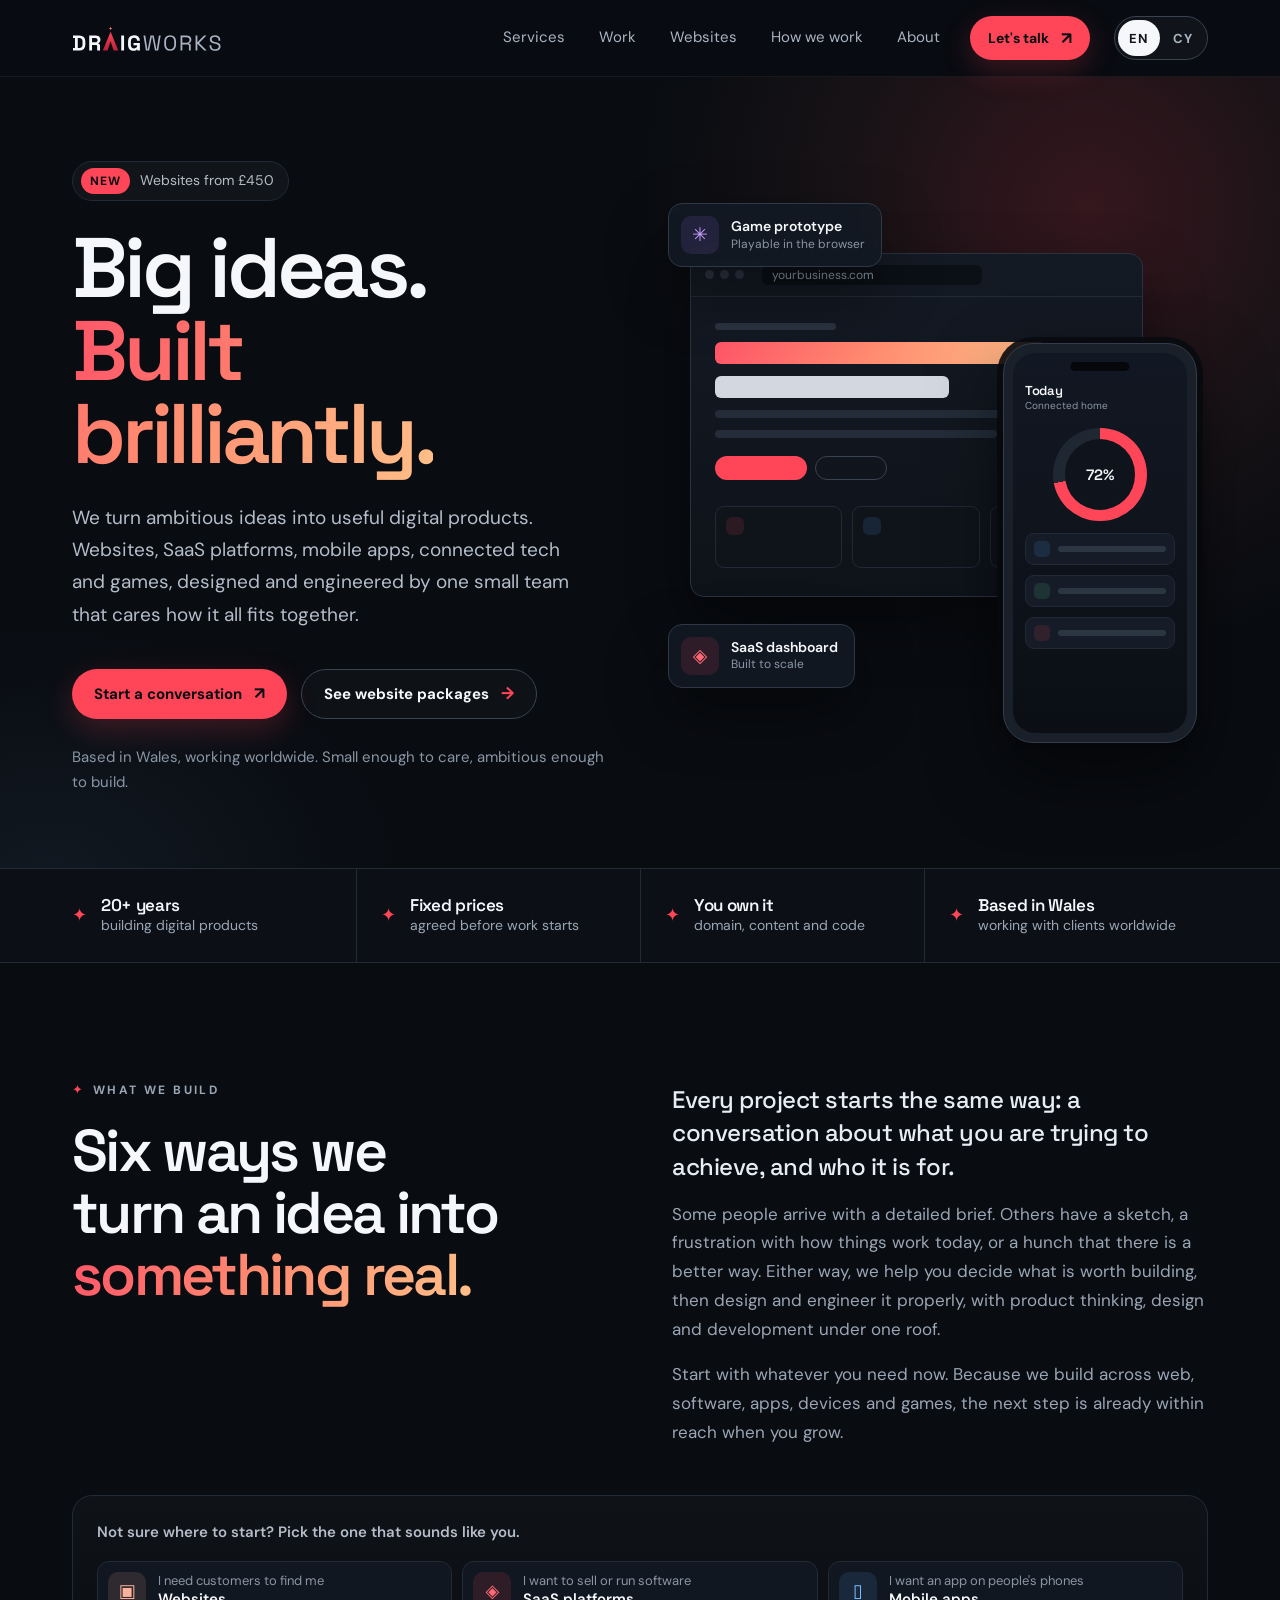
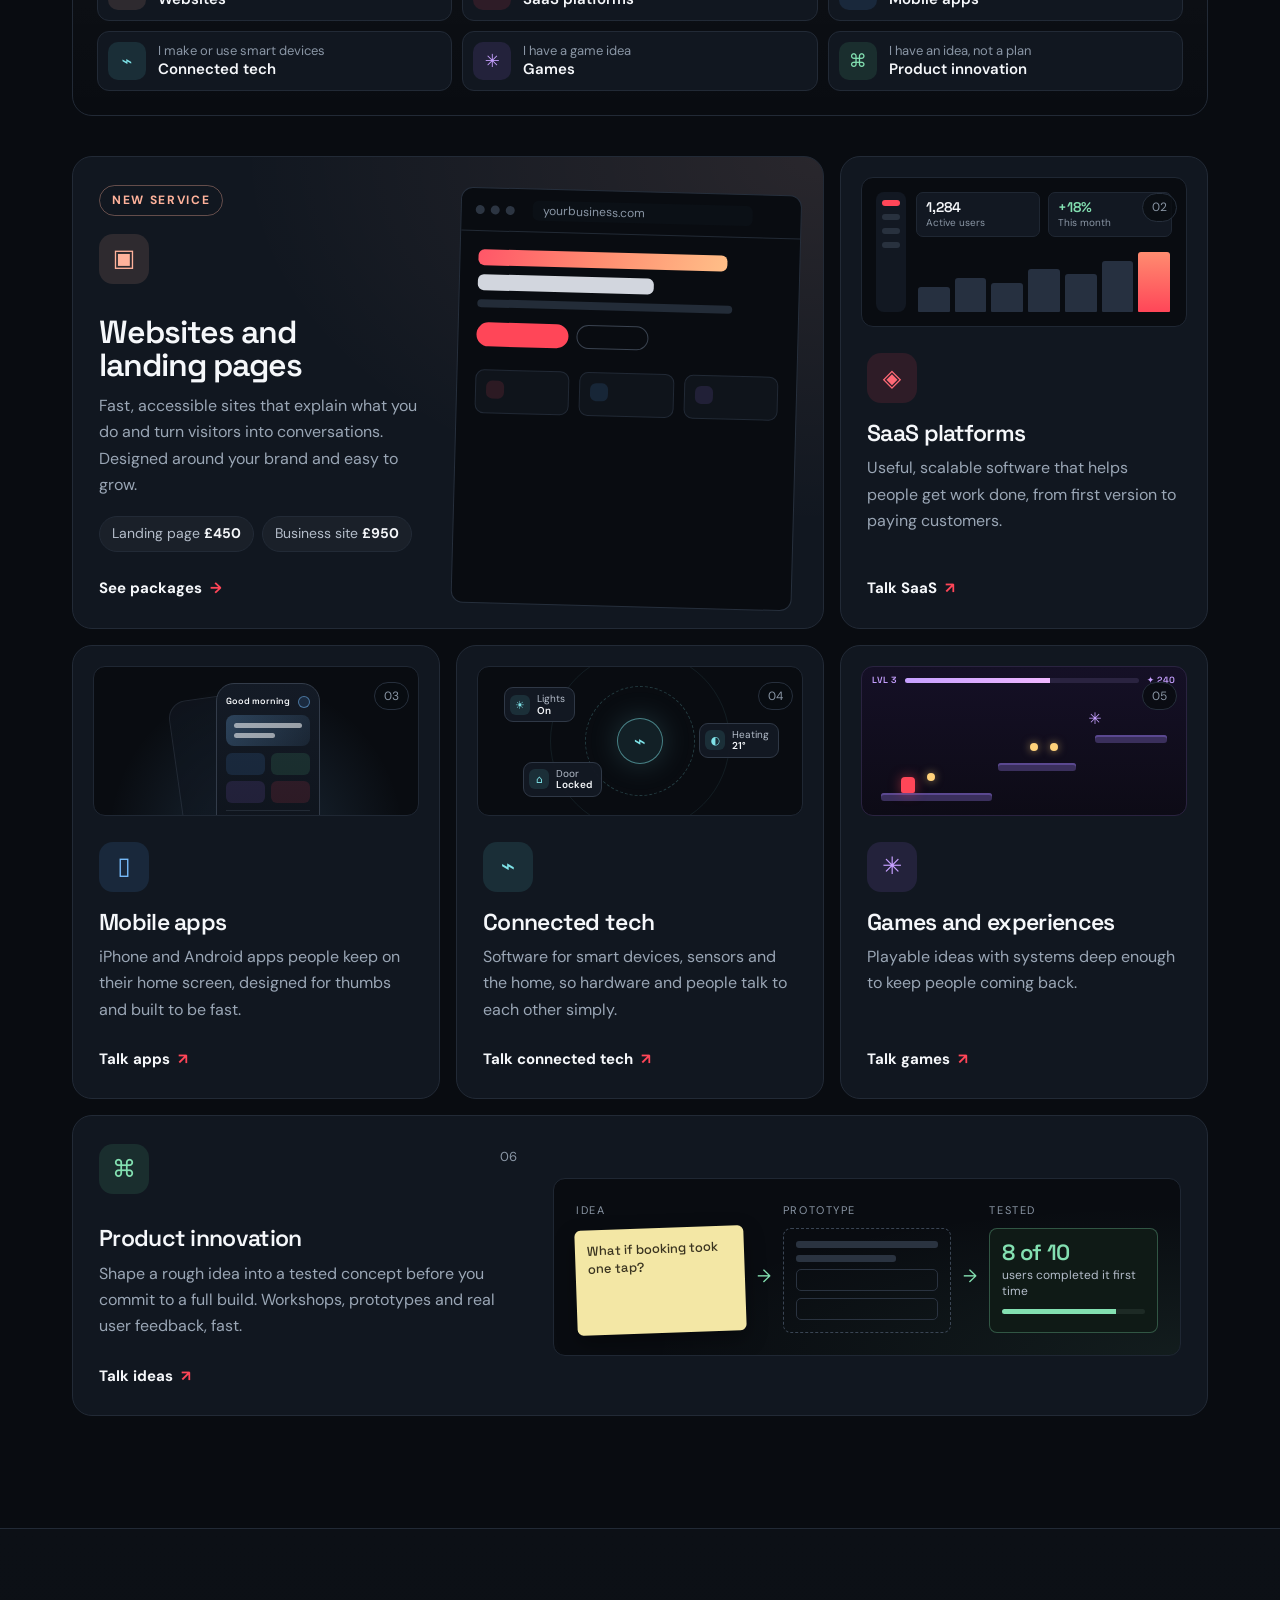
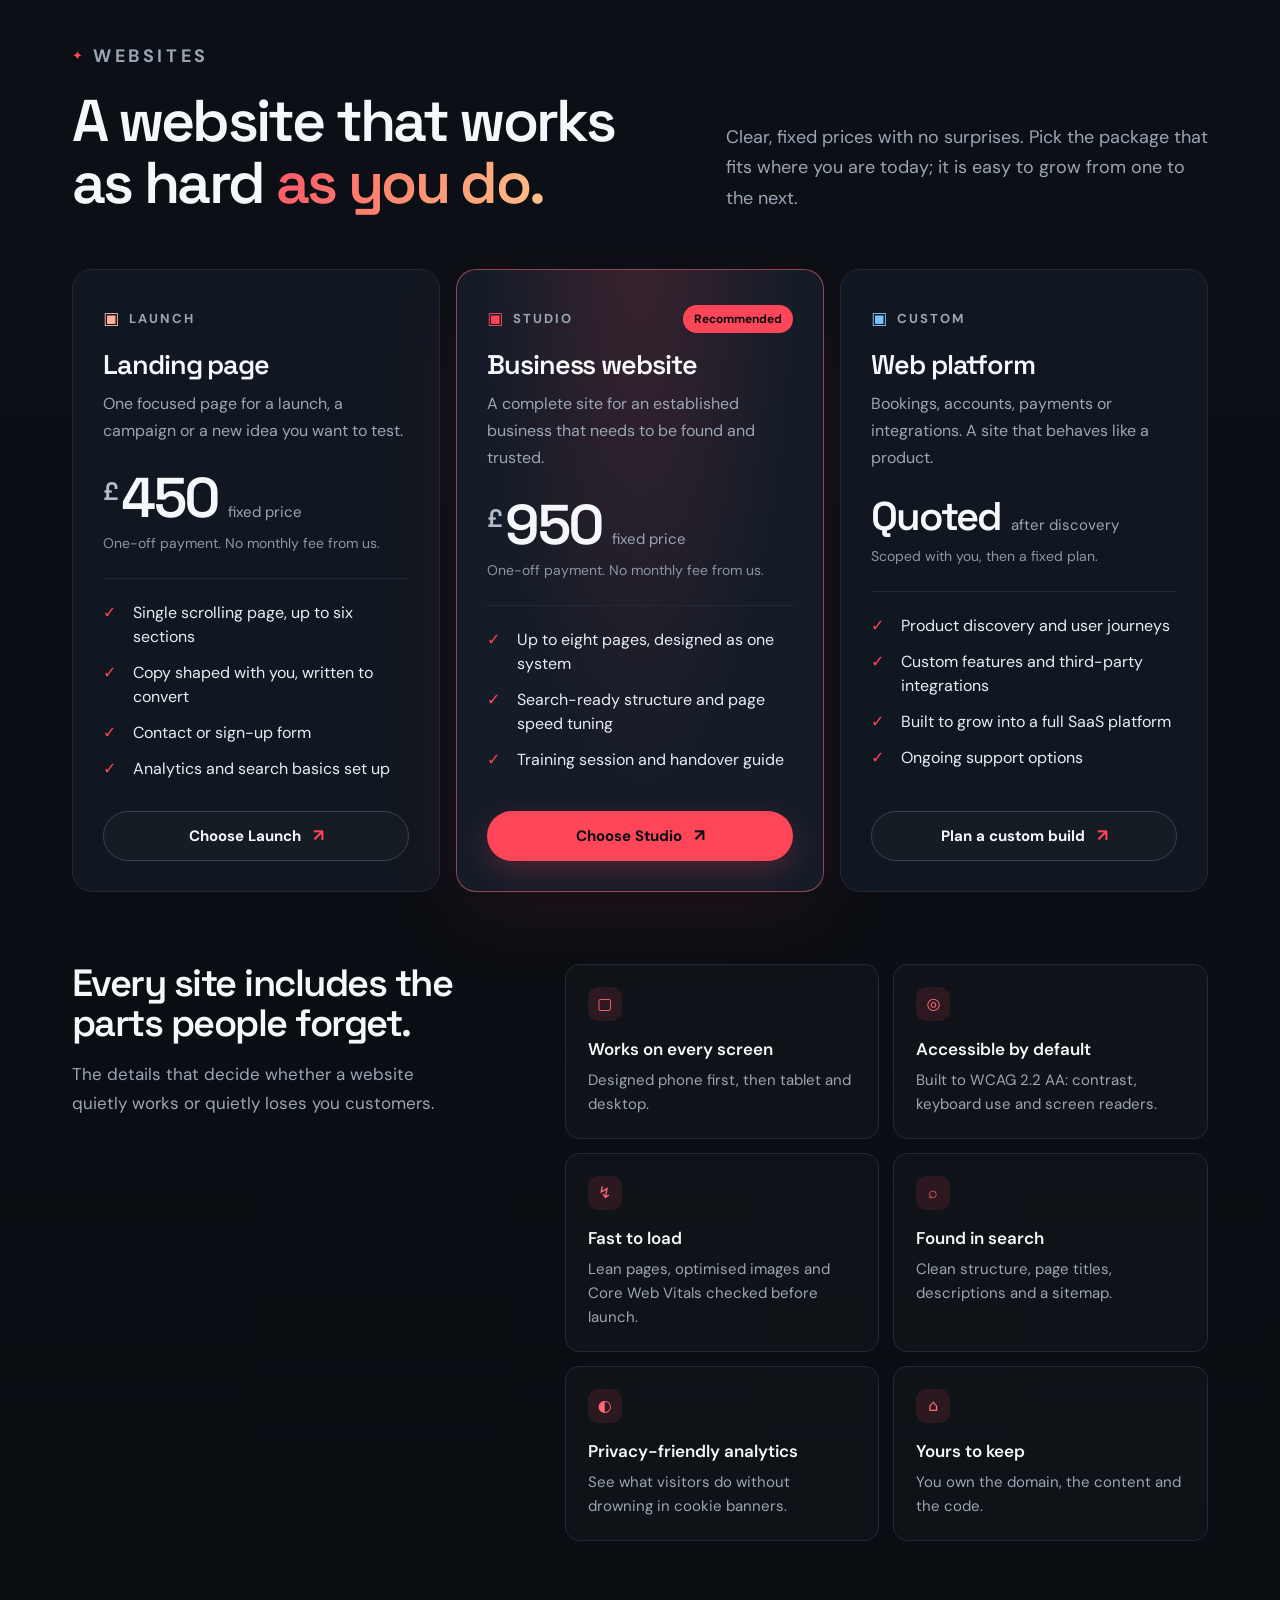
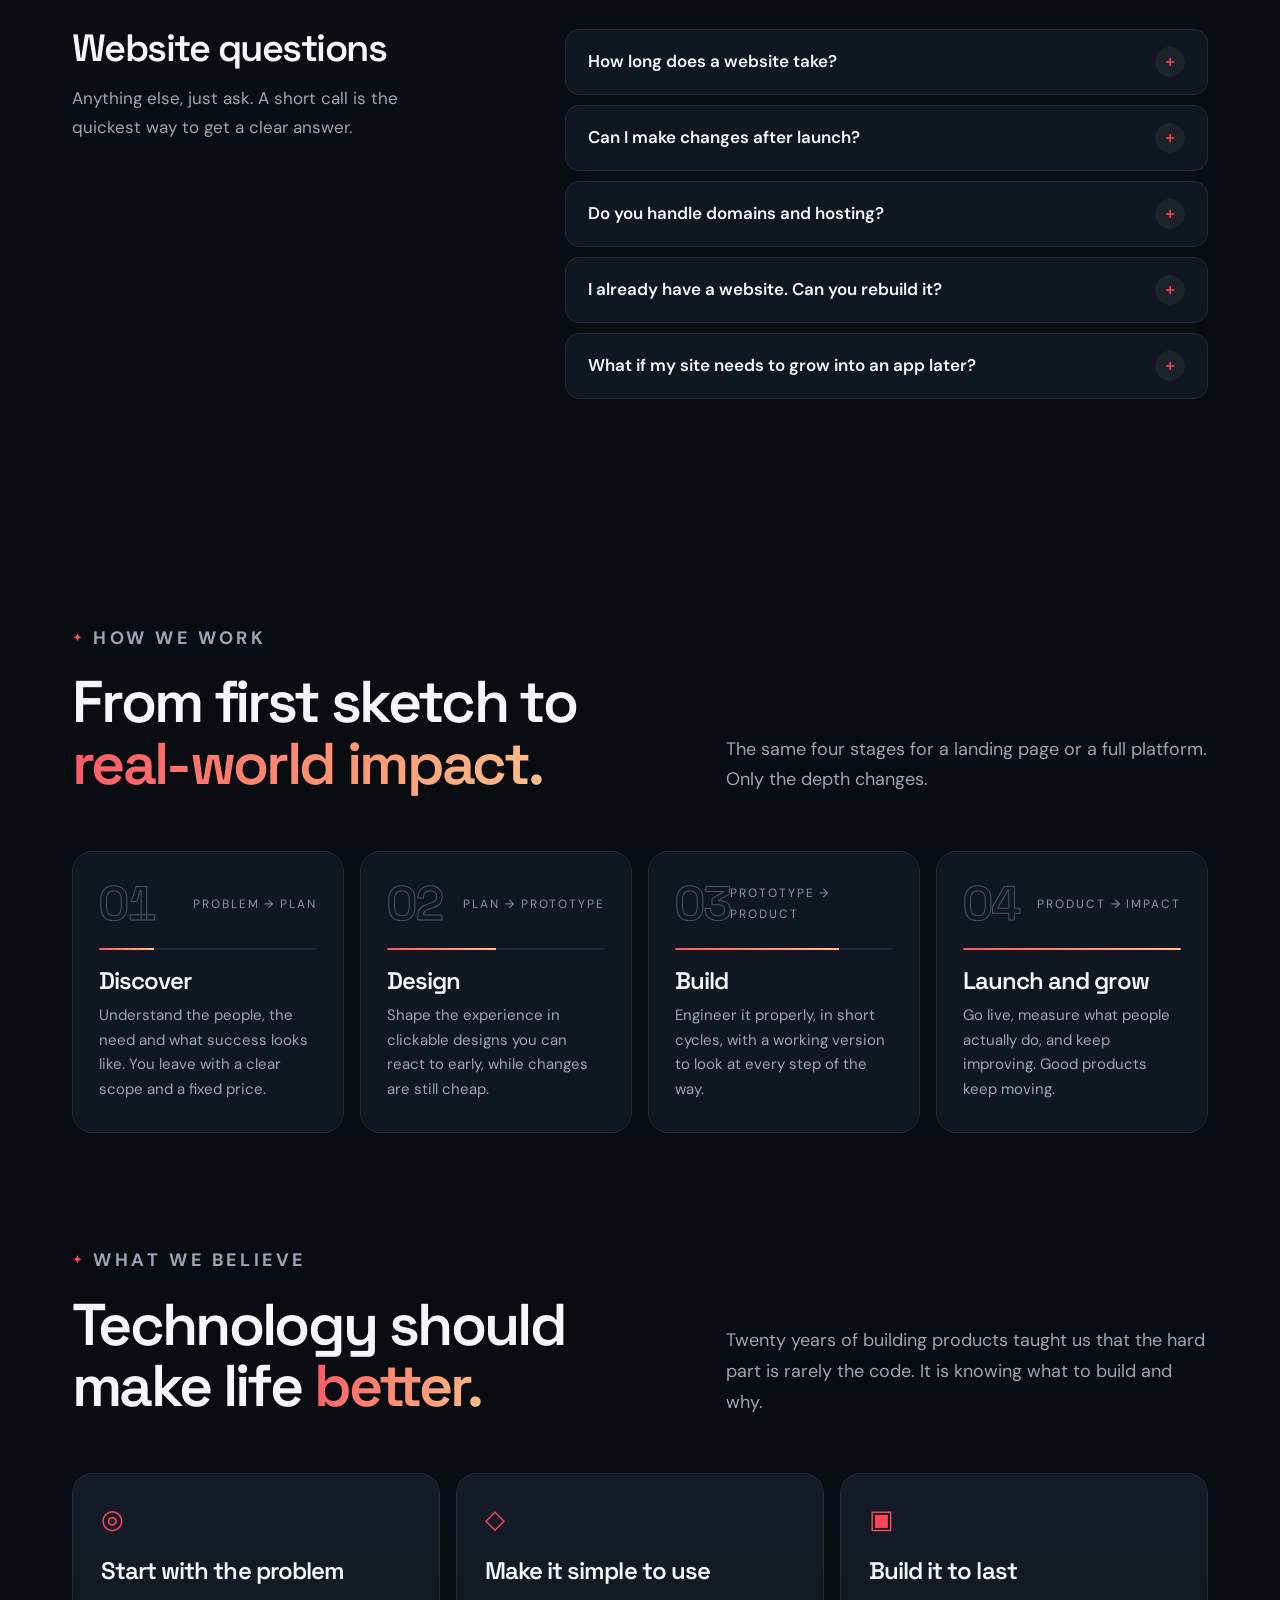
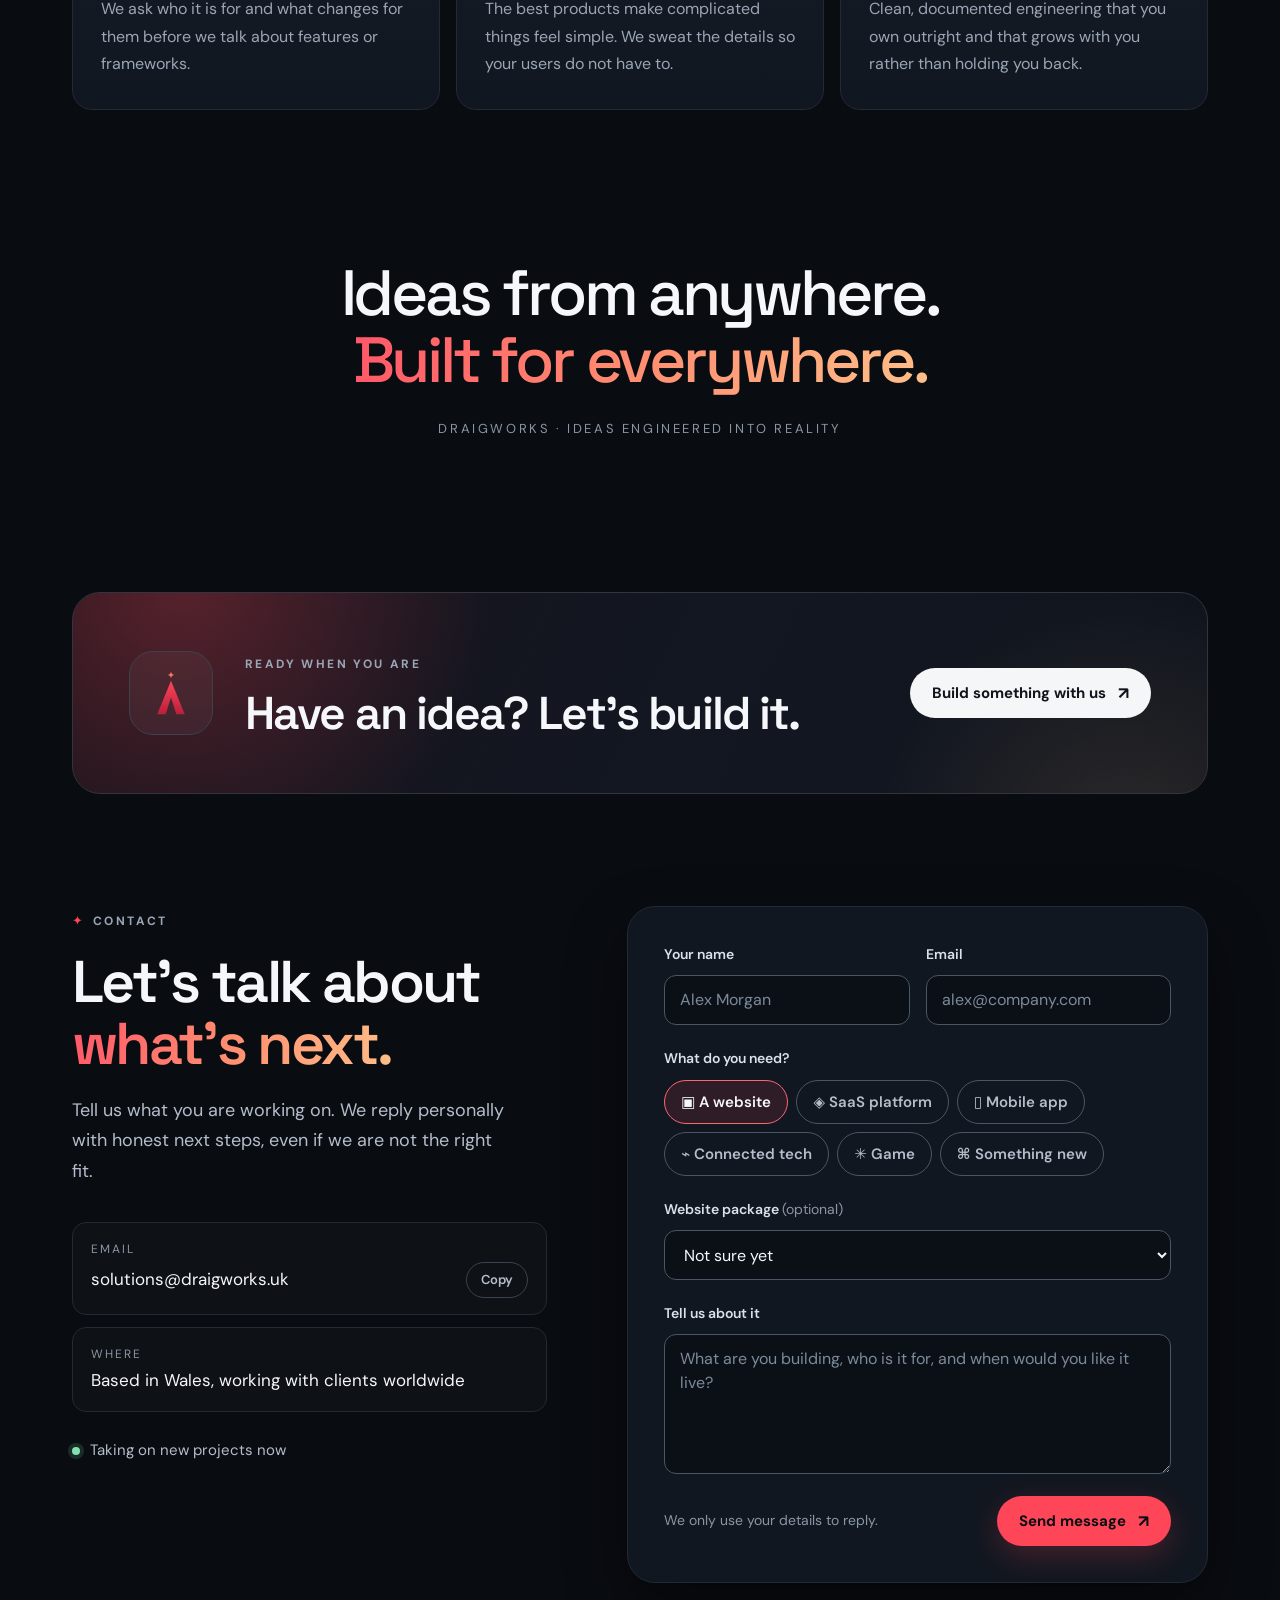
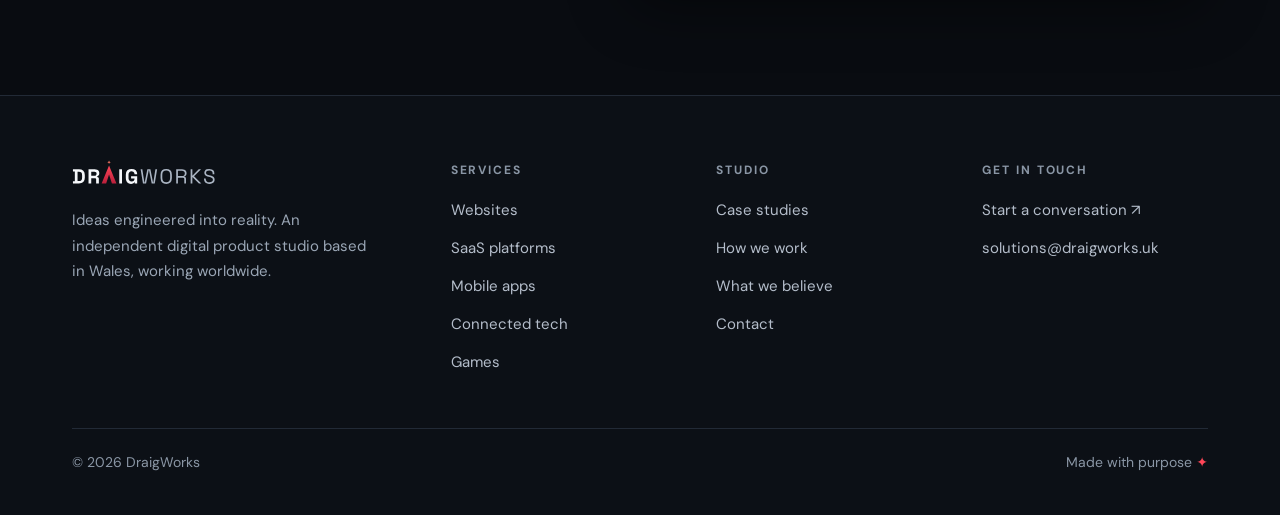
==== commit b18a2a54: "remove cases from front page" ====
--- a/index.html
+++ b/index.html
@@ -1036,26 +1036,6 @@
     </div>
   </section>
 
-  <section class="block cases" id="work" aria-labelledby="work-h">
-    <div class="wrap">
-      <div class="sec-head">
-        <div>
-          <p class="eyebrow"><span class="spark" aria-hidden="true">✦</span>Case studies</p>
-          <h2 id="work-h">Some of what we have built <span class="grad">for our customers.</span></h2>
-        </div>
-        <p>From compliance software to games, here are a few examples of what we have designed and built for our customers.</p>
-      </div>
-      <div class="work-teaser">
-          <a class="wt" href="work/#dental"><img src="/images/thumbs/dental.webp" width="640" height="400" loading="lazy" decoding="async" alt=""><span class="wt-body"><small>Healthcare compliance</small><b>Draig Dental Compliance</b></span></a>
-          <a class="wt" href="work/#smart-home"><img src="/images/thumbs/smart.webp" width="640" height="400" loading="lazy" decoding="async" alt=""><span class="wt-body"><small>Connected tech</small><b>Smart home control</b></span></a>
-          <a class="wt" href="work/#detective"><img src="/images/thumbs/detective.webp" width="640" height="400" loading="lazy" decoding="async" alt=""><span class="wt-body"><small>Murder mystery</small><b>Detective game</b></span></a>
-          <a class="wt" href="work/#valley-life"><img src="/images/thumbs/valley.webp" width="640" height="400" loading="lazy" decoding="async" alt=""><span class="wt-body"><small>Town building</small><b>Valley Life</b></span></a>
-          <a class="wt" href="work/#ironworks"><img src="/images/thumbs/ironworks.webp" width="640" height="400" loading="lazy" decoding="async" alt=""><span class="wt-body"><small>Factory building</small><b>Ironworks</b></span></a>
-      </div>
-      <div class="wt-cta"><a class="btn btn-outline" href="work/">See all our work <span class="arr" aria-hidden="true">→</span></a></div>
-    </div>
-  </section>
-
   <section class="block websites" id="websites" aria-labelledby="web-h">
     <div class="wrap">
       <div class="sec-head">
